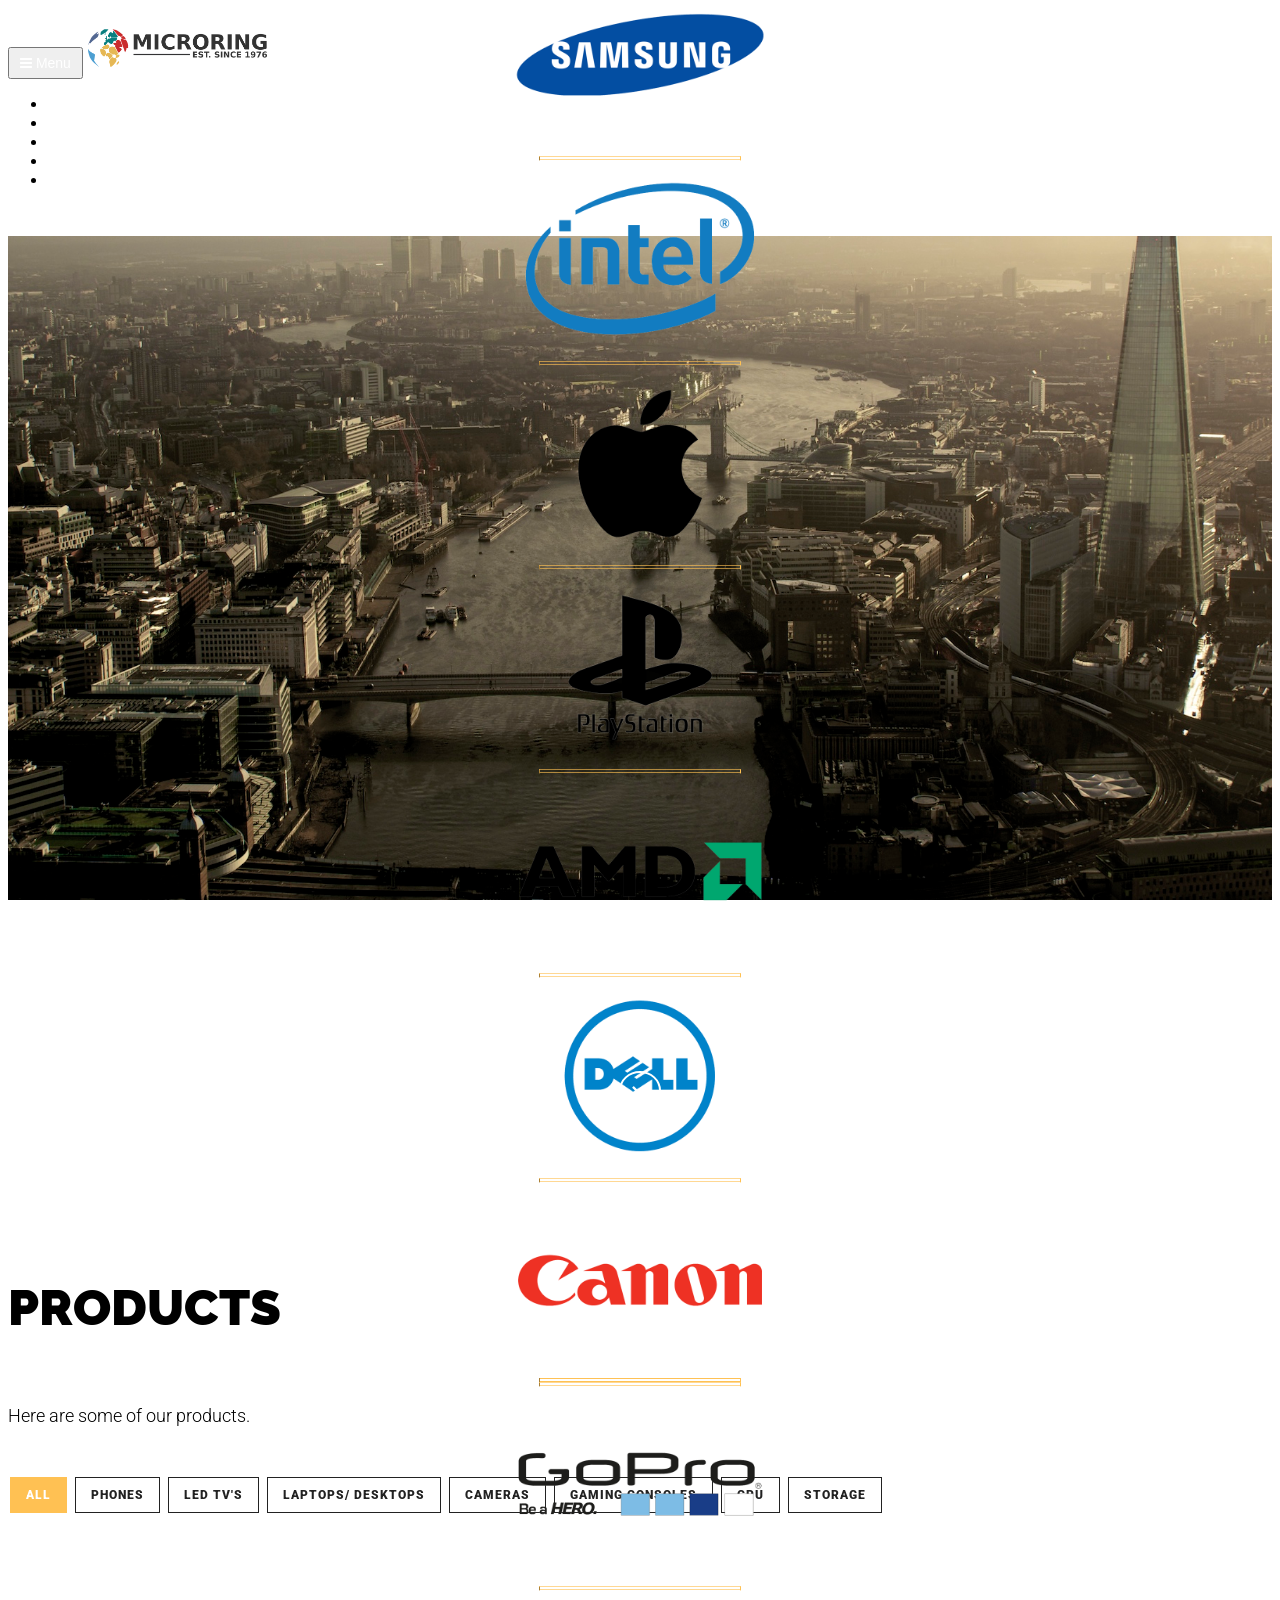
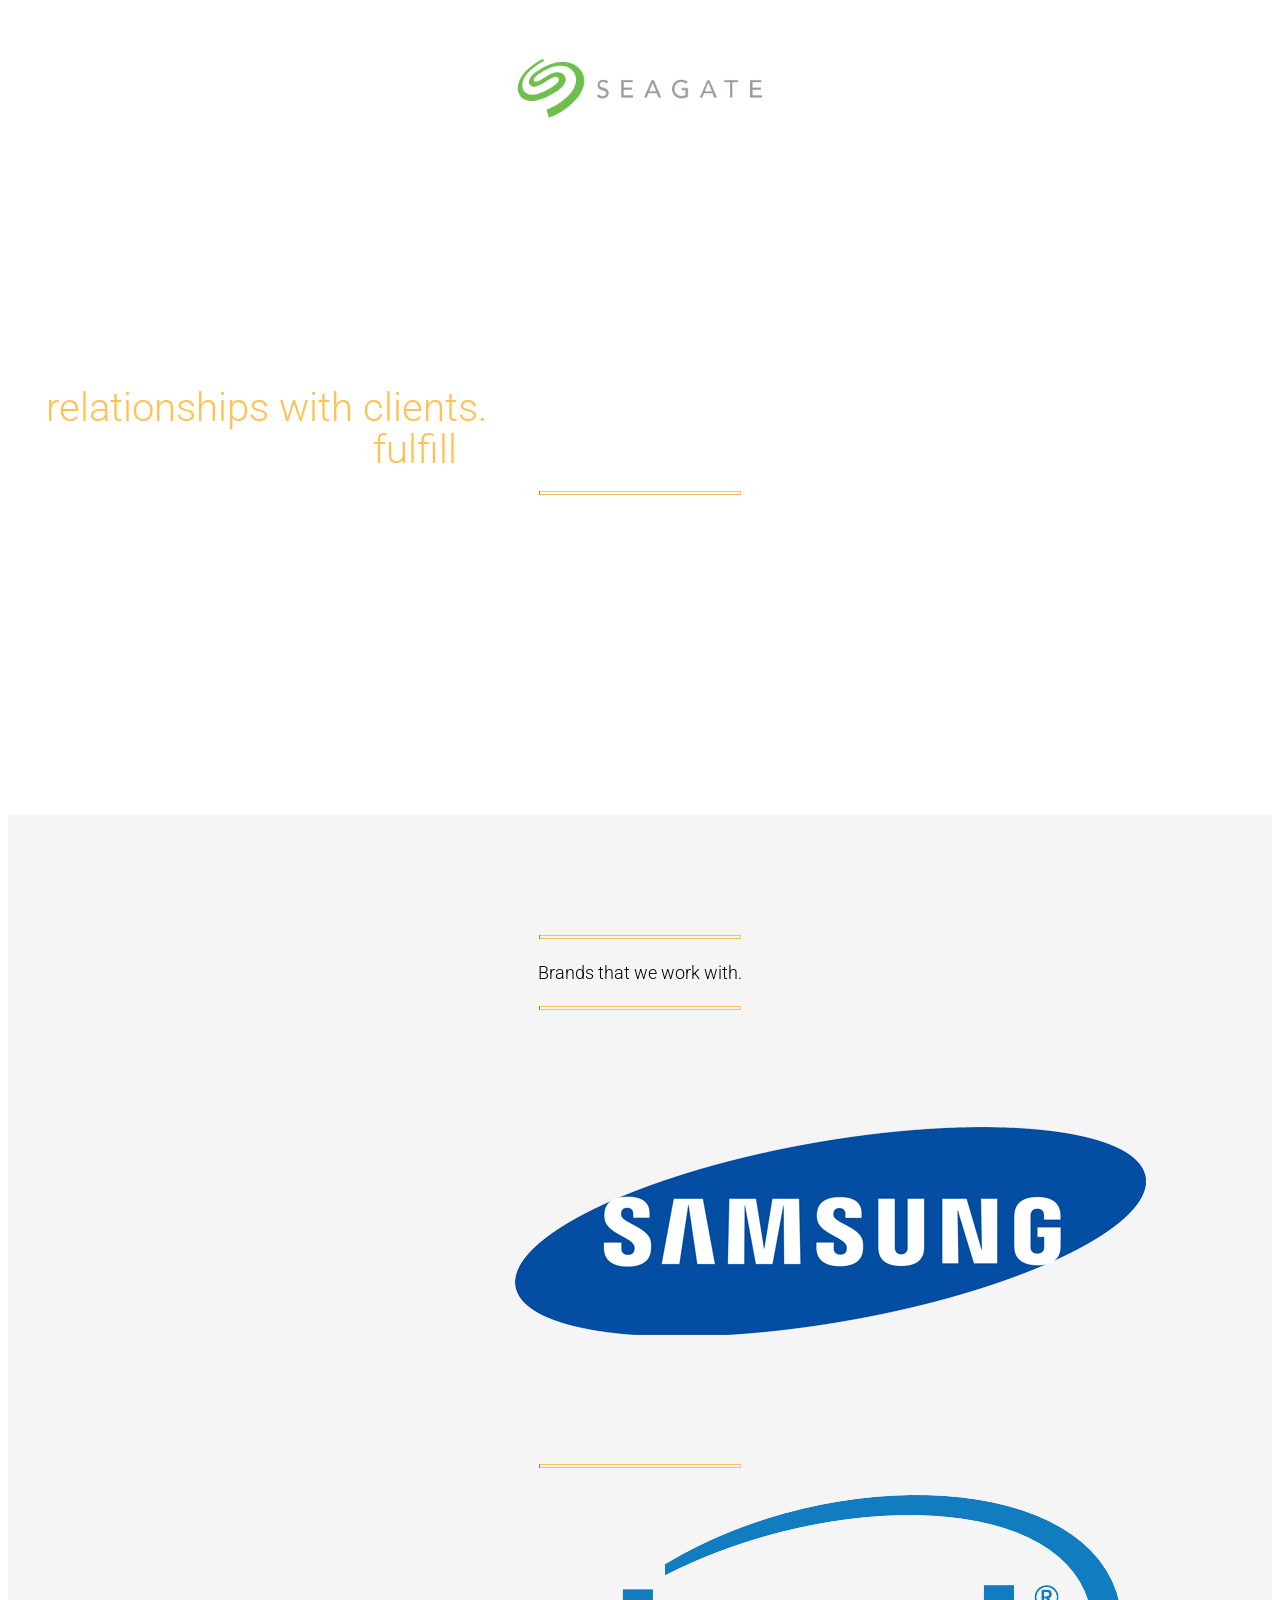
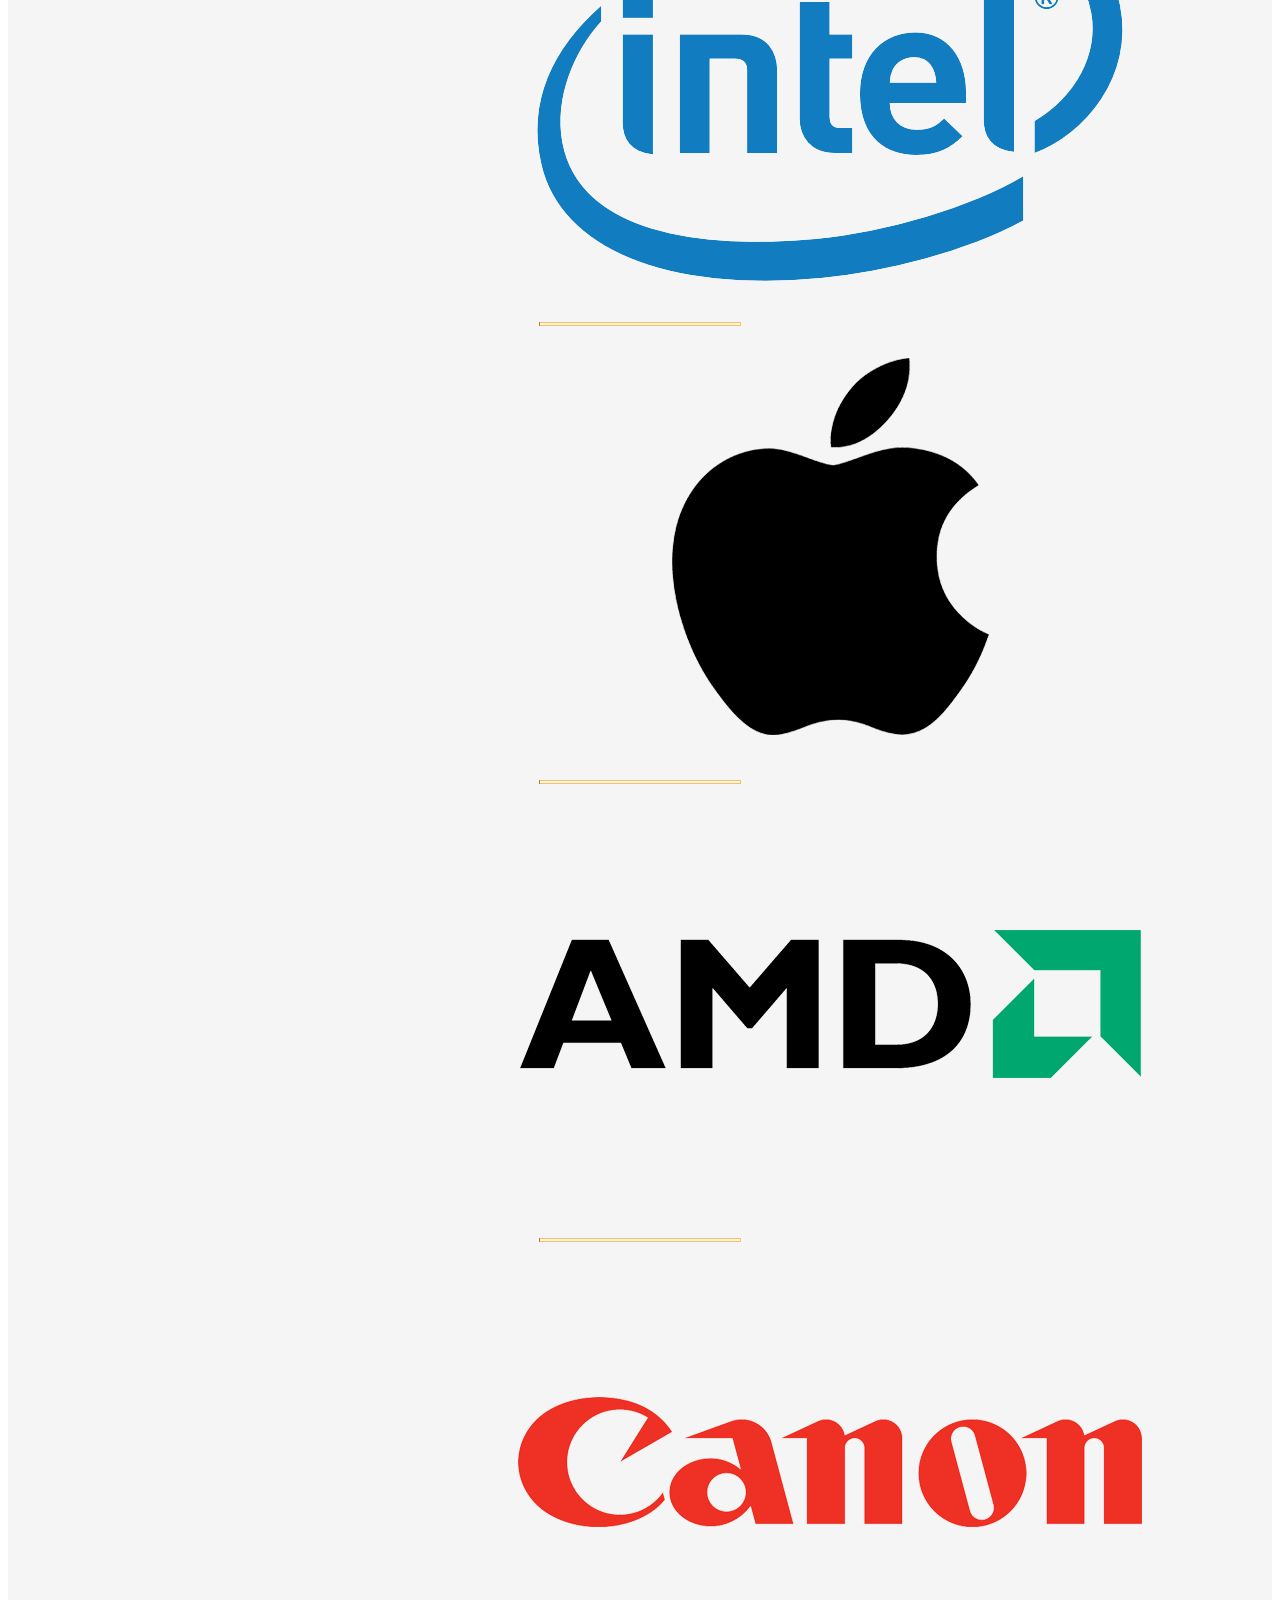
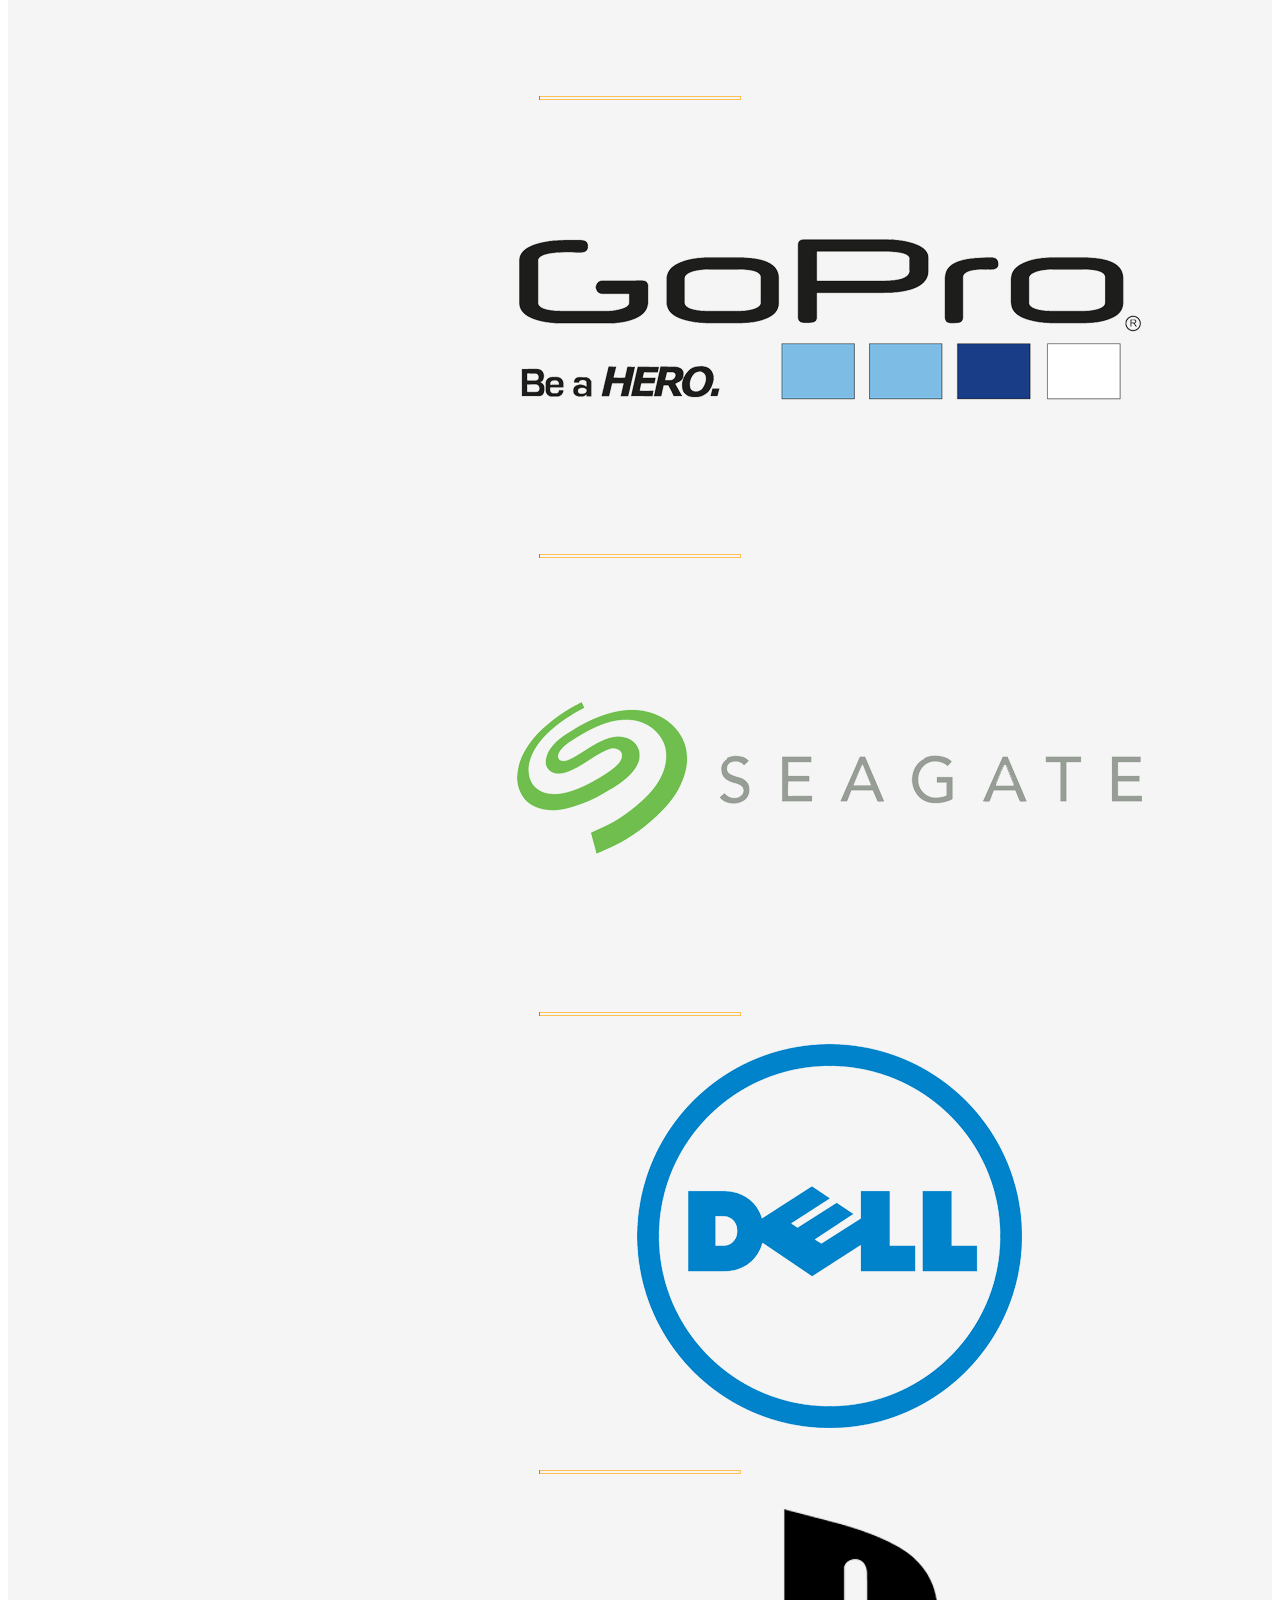
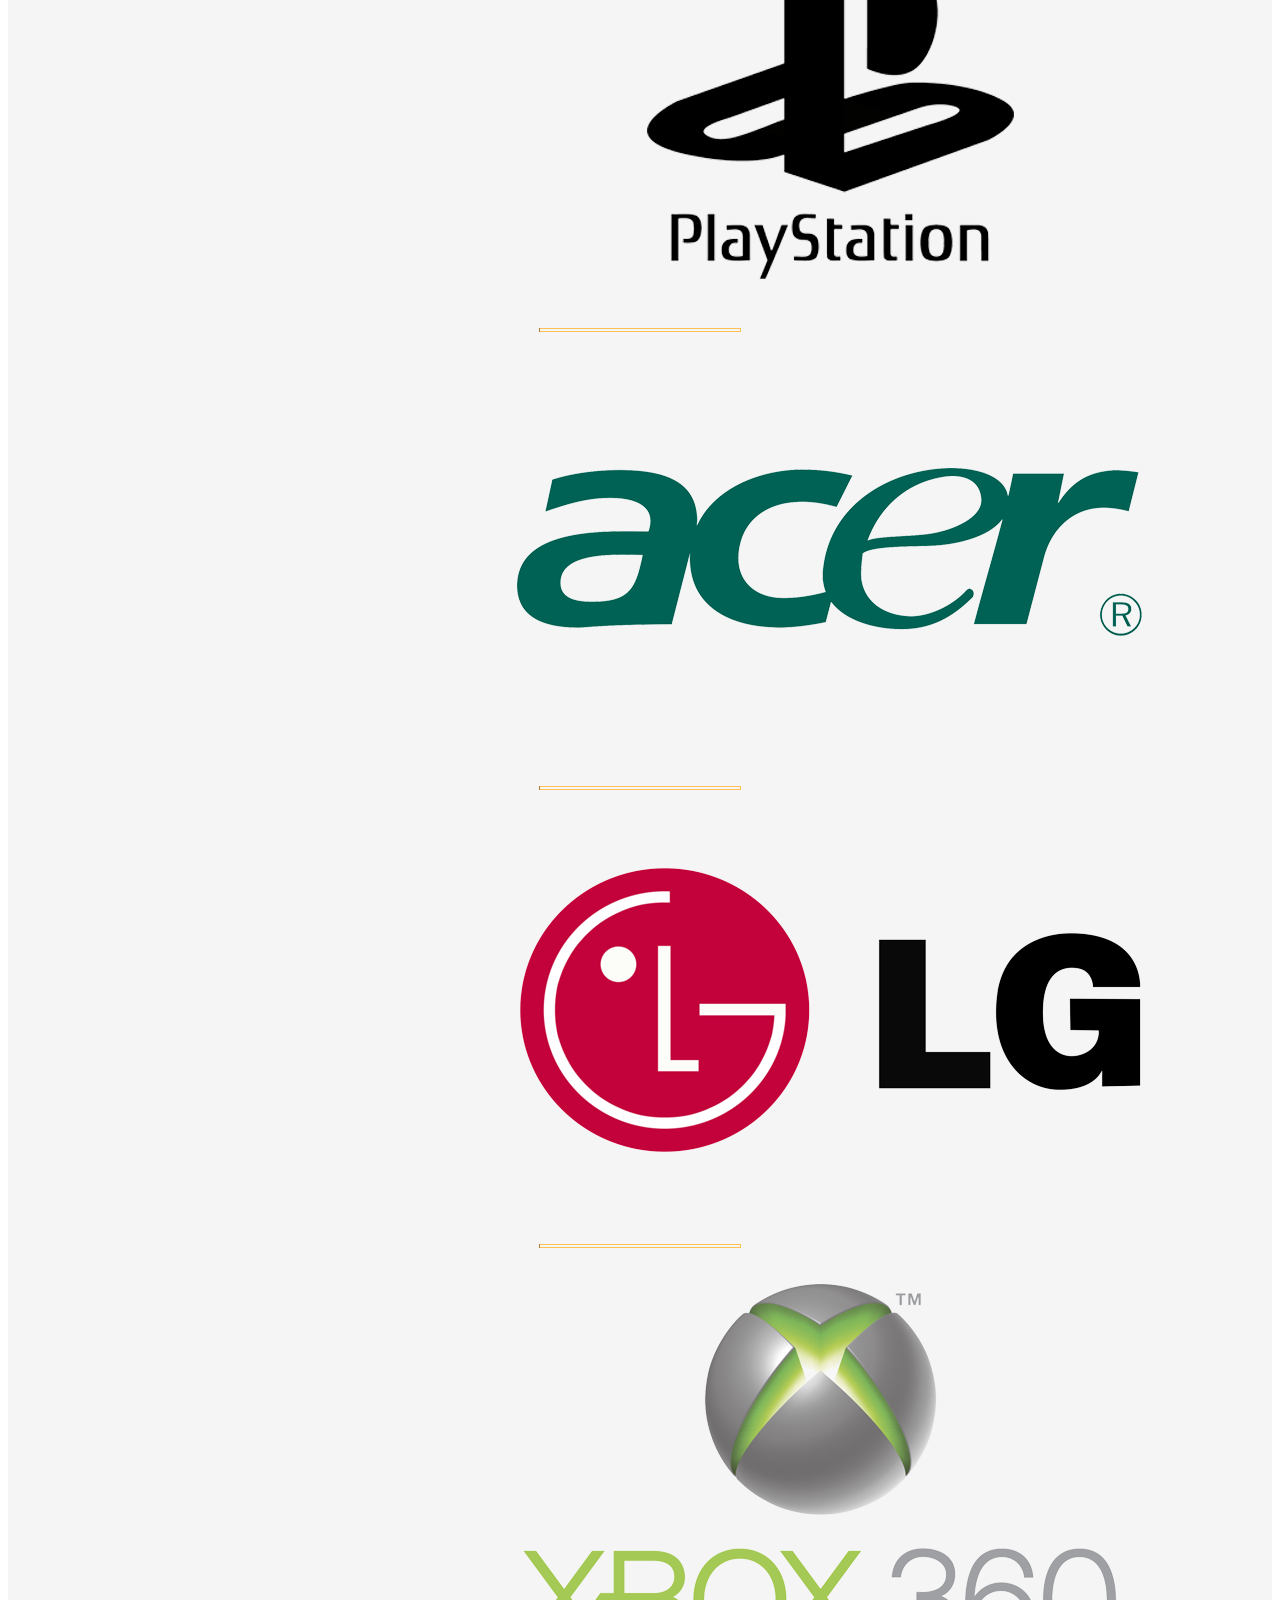
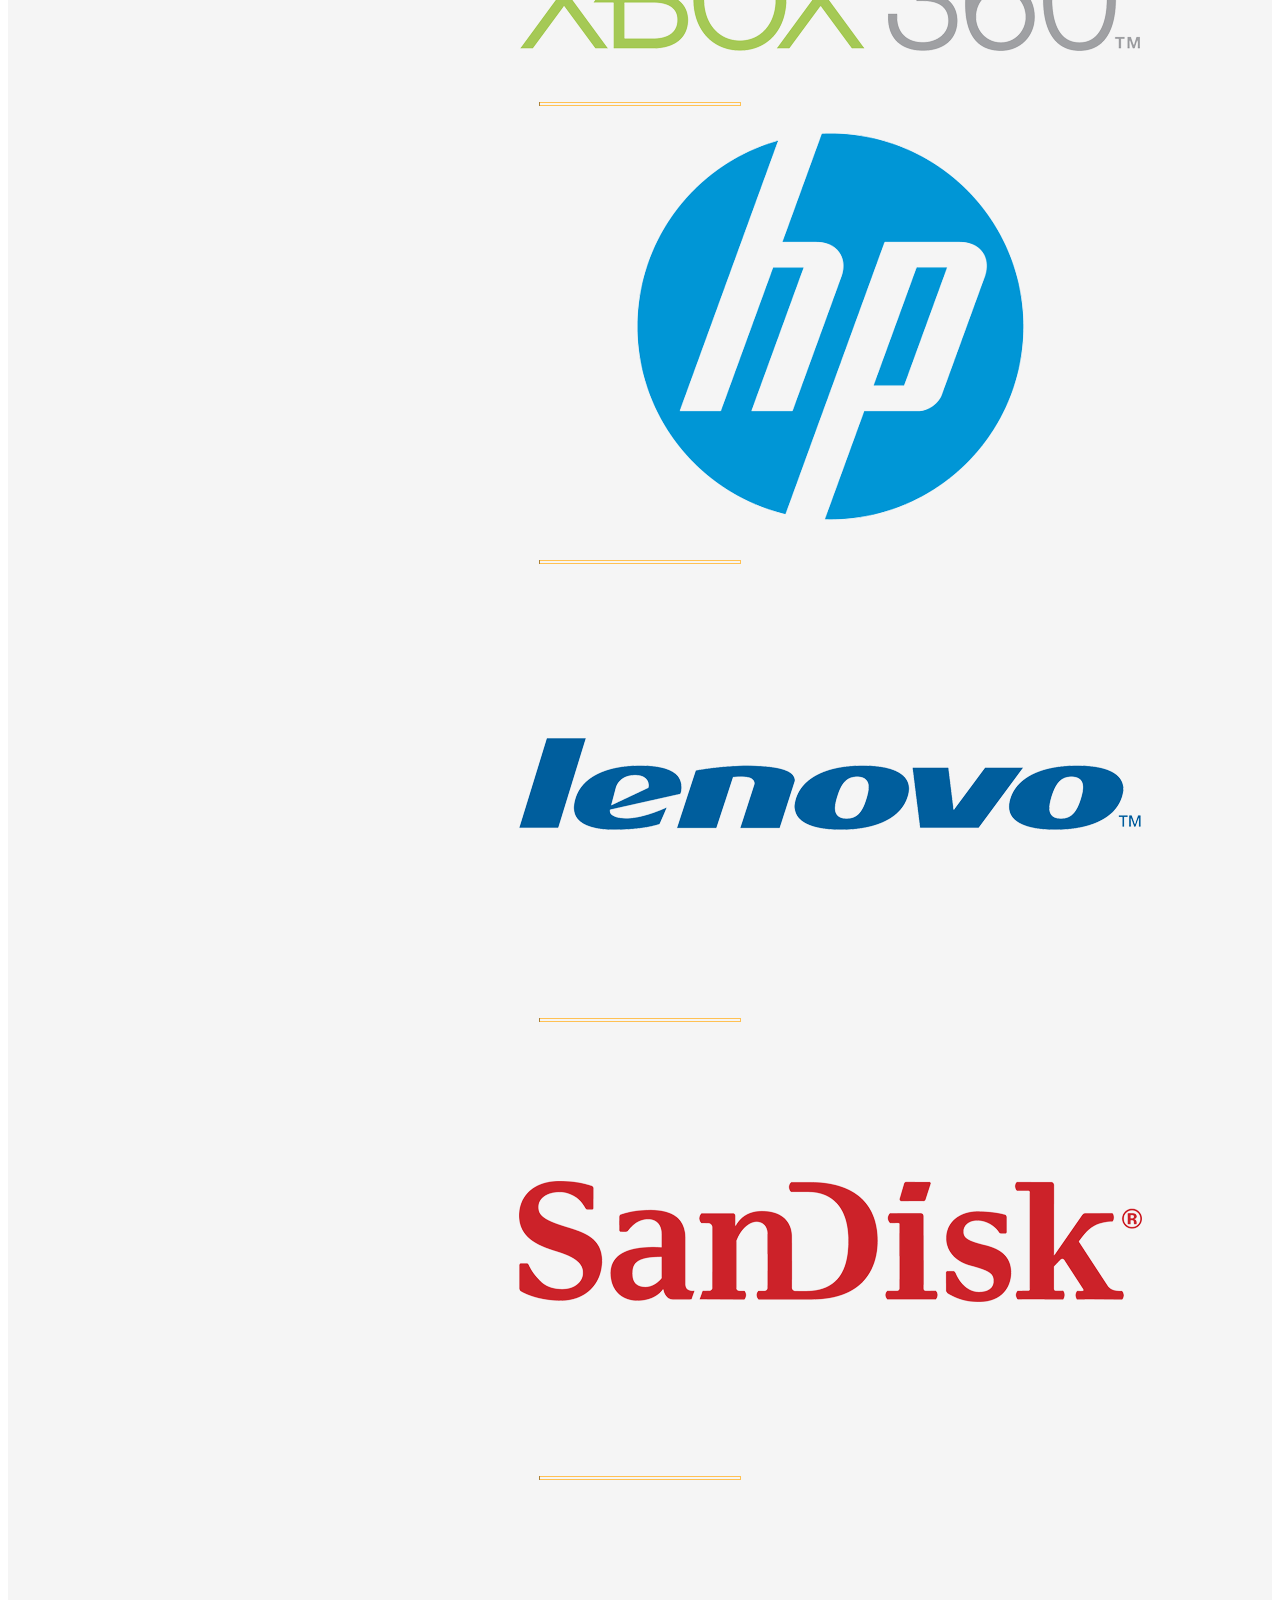
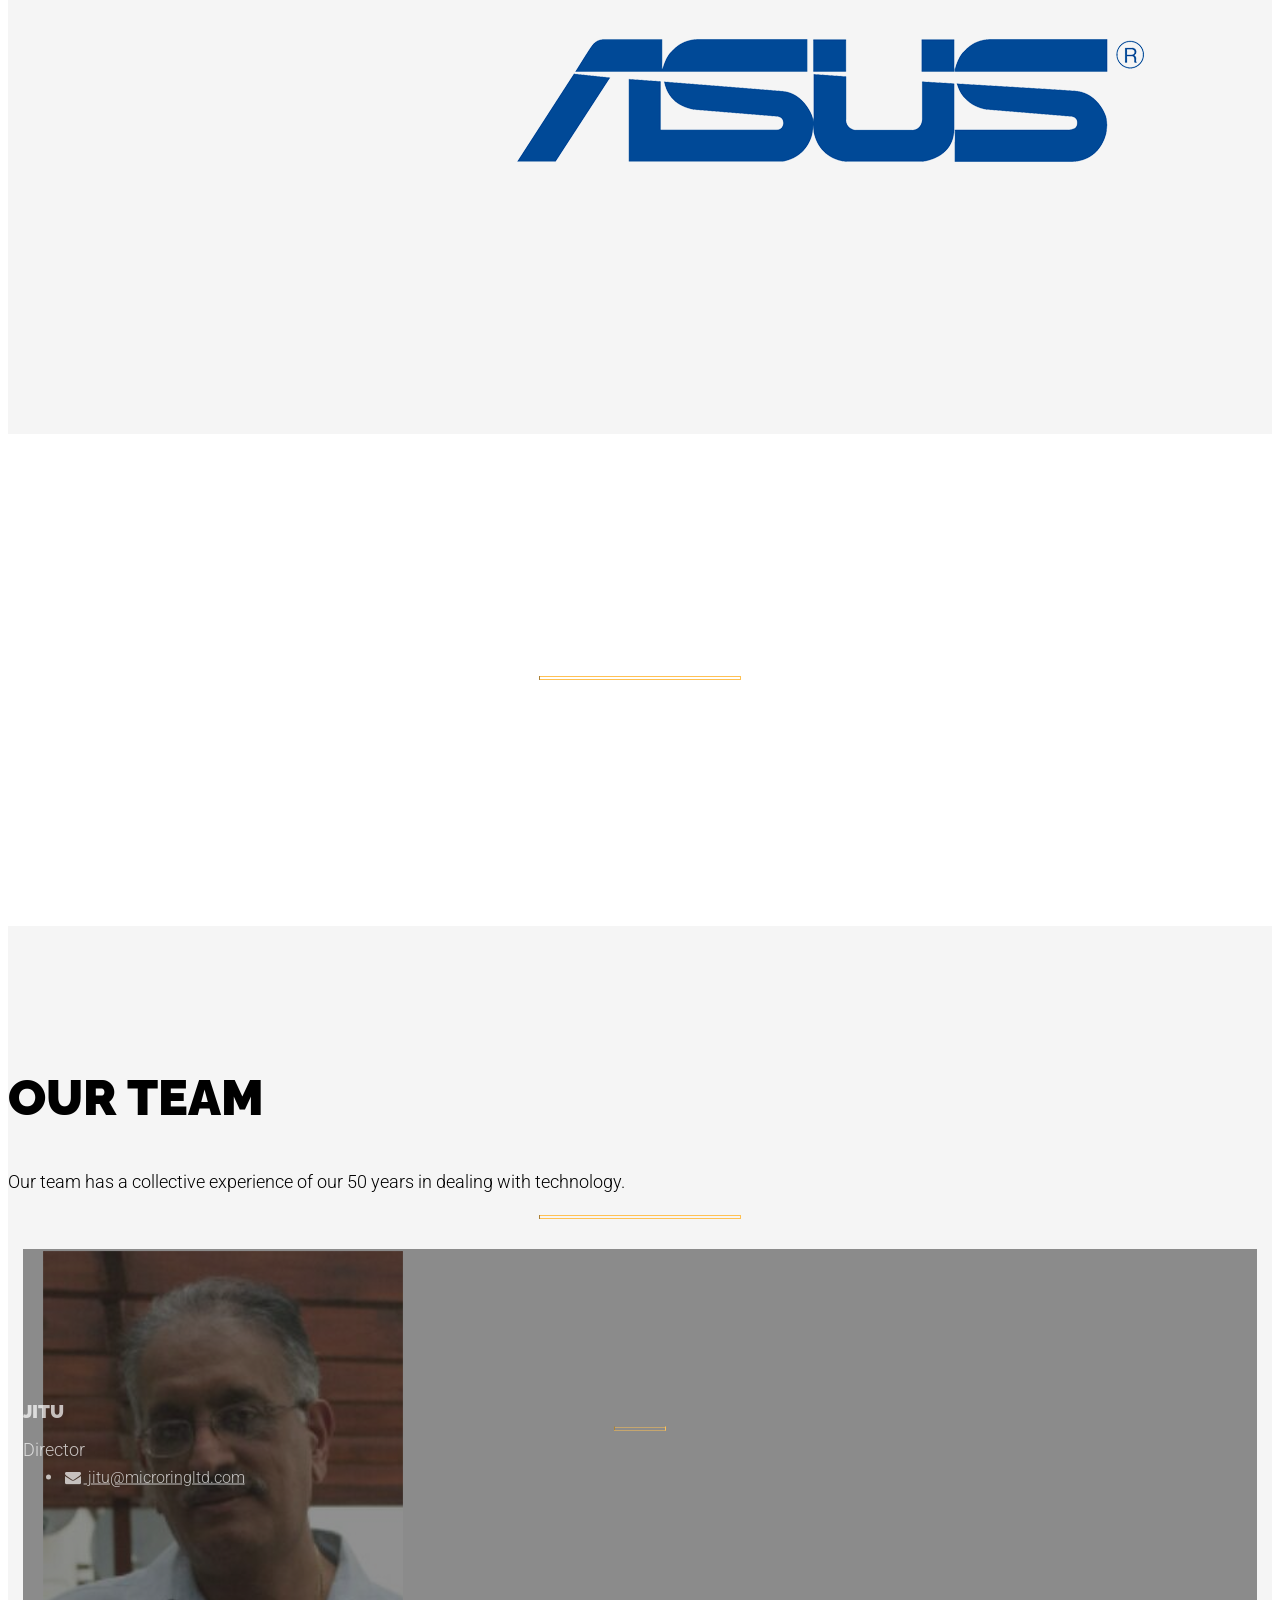
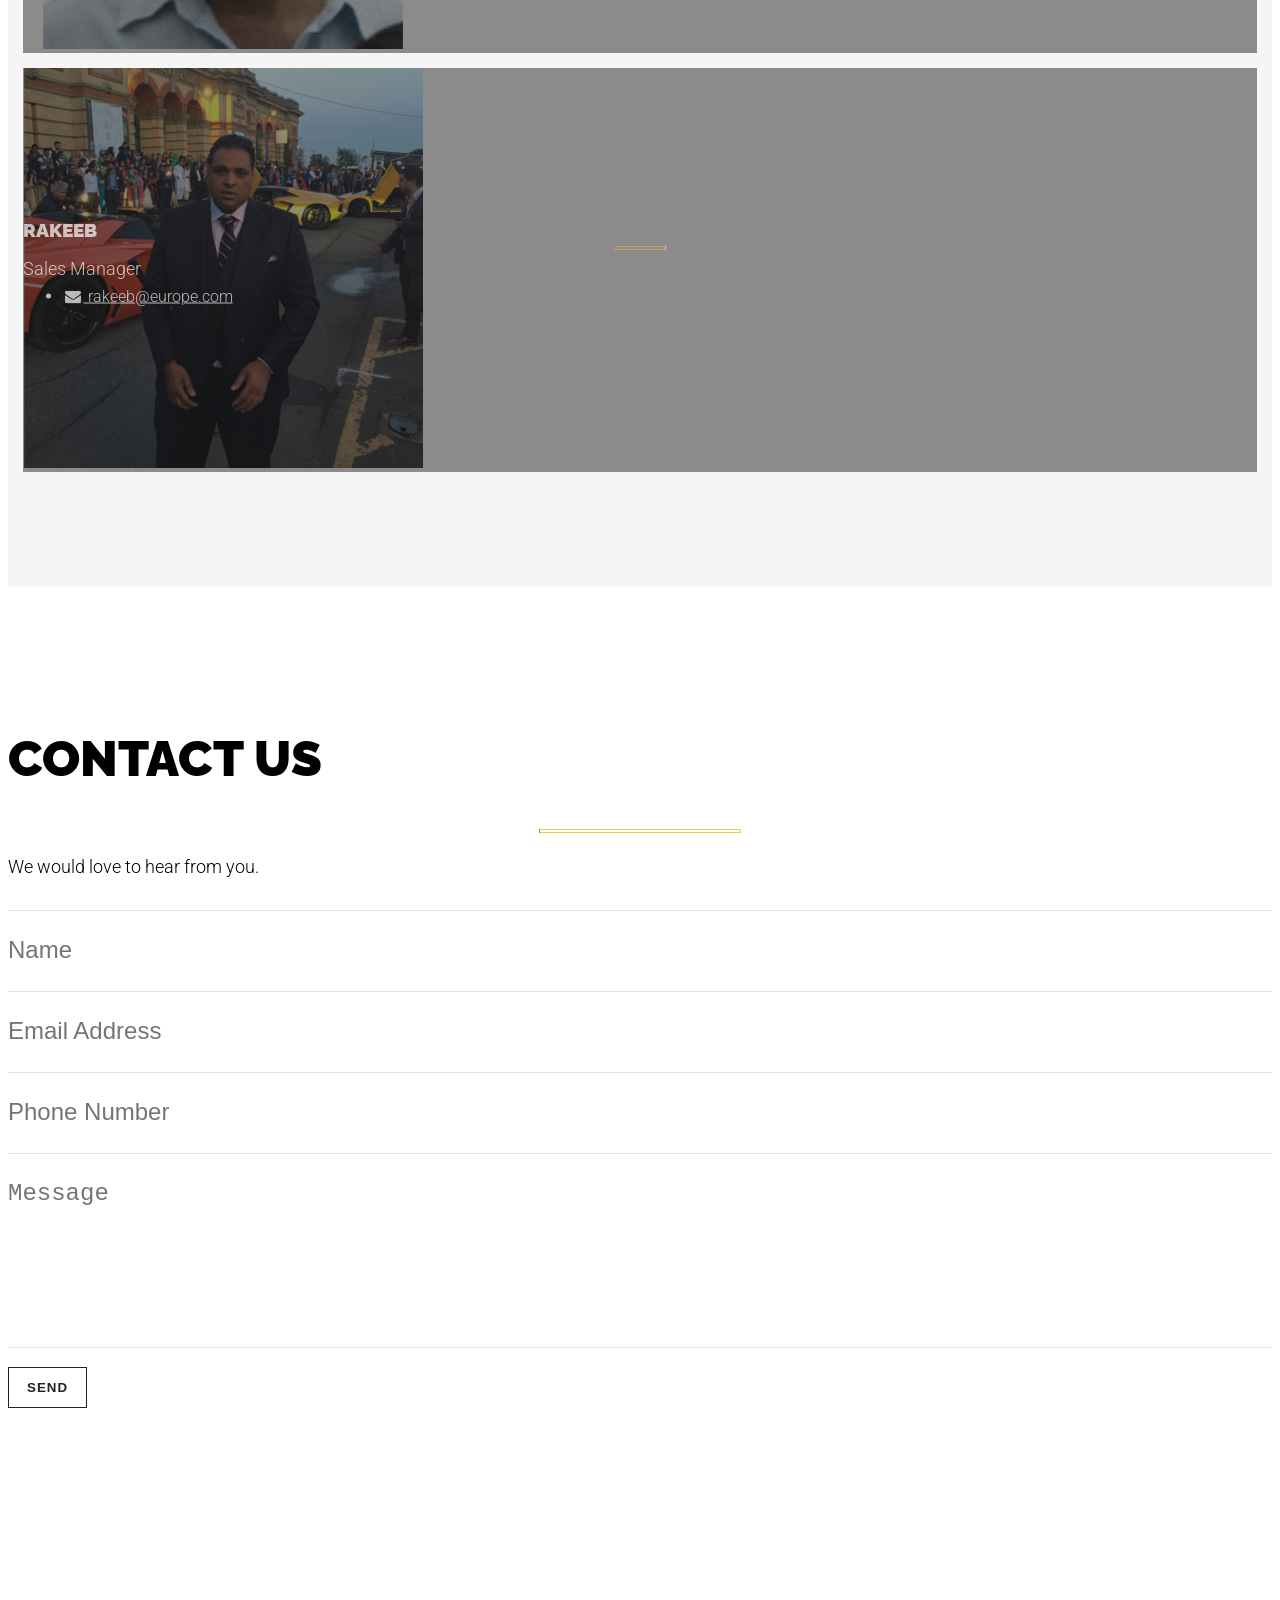
==== index.html @ 6a9a62dc "Dell change" ====
<!DOCTYPE html>
<html lang="en">

<head>

    <meta charset="utf-8">
    <meta name="viewport" content="width=device-width, initial-scale=1.0, user-scalable=no">
    <meta name="description" content="">
    <meta name="author" content="">

    <title>Microring</title>

    <!-- Bootstrap Core CSS -->
    <link href="vendor/bootstrap/css/bootstrap.min.css" rel="stylesheet" type="text/css">

    <!-- Default Fonts (IMPORTANT: Delete these if you are using a different body style!) -->
    <link href='https://fonts.googleapis.com/css?family=Roboto:400,100,100italic,300,300italic,400italic,500,500italic,700,700italic,900,900italic' rel='stylesheet' type='text/css'>
    <link href='https://fonts.googleapis.com/css?family=Raleway:400,100,200,300,600,500,700,800,900' rel='stylesheet' type='text/css'>

    <!-- Modern Style Fonts (IMPORTANT: Delete these unless you are using body.modern!) -->
    <link href='https://fonts.googleapis.com/css?family=Montserrat:400,700' rel='stylesheet' type='text/css'>
    <link href='https://fonts.googleapis.com/css?family=Cardo:400,400italic,700' rel='stylesheet' type='text/css'>

    <!-- Vintage Style Fonts (IMPORTANT: Delete these unless you are using body.vintage!) -->
    <link href='https://fonts.googleapis.com/css?family=Sanchez:400italic,400' rel='stylesheet' type='text/css'>
    <link href='https://fonts.googleapis.com/css?family=Cardo:400,400italic,700' rel='stylesheet' type='text/css'>

    <!-- Plugin CSS -->
    <link href="vendor/font-awesome/css/font-awesome.min.css" rel="stylesheet" type="text/css">
    <link href="vendor/owl-carousel/owl.carousel.css" rel="stylesheet" type="text/css">
    <link href="vendor/owl-carousel/owl.theme.css" rel="stylesheet" type="text/css">
    <link href="vendor/owl-carousel/owl.transitions.css" rel="stylesheet" type="text/css">
    <link href="vendor/magnific-popup/magnific-popup.css" rel="stylesheet" type="text/css">
    <link href="vendor/formstone/background.css" rel="stylesheet" type="text/css">
    <link href="vendor/animate.css/animate.min.css" rel="stylesheet" type="text/css">
    <link href="vendor/device-mockups/device-mockups.min.css" rel="stylesheet" type="text/css">

    <!-- Vitality Theme CSS -->
    <!-- INSTRUCTIONS: Uncomment the color scheme you want to use. Red is chosen by default. -->
    <link href="css/vitality-yellow.css" rel="stylesheet" type="text/css">
    <!-- <link href="css/vitality-aqua.css" rel="stylesheet" type="text/css"> -->
    <!-- <link href="css/vitality-blue.css" rel="stylesheet" type="text/css"> -->
    <!-- <link href="css/vitality-green.css" rel="stylesheet" type="text/css"> -->
    <!-- <link href="css/vitality-orange.css" rel="stylesheet" type="text/css"> -->
    <!-- <link href="css/vitality-pink.css" rel="stylesheet" type="text/css"> -->
    <!-- <link href="css/vitality-purple.css" rel="stylesheet" type="text/css"> -->
    <!-- <link href="css/vitality-tan.css" rel="stylesheet" type="text/css"> -->
    <!-- <link href="css/vitality-turquoise.css" rel="stylesheet" type="text/css"> -->
    <!-- <link href="css/vitality-yellow.css" rel="stylesheet" type="text/css"> -->

    <!-- IE8 support for HTML5 elements and media queries -->
    <!--[if lt IE 9]>
      <script src="https://oss.maxcdn.com/libs/html5shiv/3.7.0/html5shiv.js"></script>
      <script src="https://oss.maxcdn.com/libs/respond.js/1.3.0/respond.min.js"></script>
    <![endif]-->

</head>


<!-- NOTE: Use the .modern or .vintage class to the body element below to see different font pairings! -->

<body id="page-top">

    <!-- Navigation -->
    <!-- NOTE: .navbar-default and .navbar-inverse are both supported with this theme. -->
    <nav class="navbar navbar-inverse navbar-fixed-top navbar-expanded">
        <div class="container">
            <div class="navbar-header">
                <button type="button" class="navbar-toggle" data-toggle="collapse" data-target="#bs-example-navbar-collapse-1">
                    <span class="sr-only">Toggle navigation</span>
                    <i class="fa fa-bars"></i> Menu
                </button>
                <a class="navbar-brand page-scroll" href="#page-top">
                    <img src="img/agency/logo.png" class="img-responsive" alt="">
                </a>
            </div>
            <div class="collapse navbar-collapse" id="bs-example-navbar-collapse-1">
                <ul class="nav navbar-nav navbar-right">
                    <li class="hidden">
                        <a class="page-scroll" href="#page-top"></a>
                    </li>
                    <li>
                        <a class="page-scroll" href="#page-top">Home</a>
                    </li>
                    <li>
                        <a class="page-scroll" href="#products">Products</a>
                    </li>
                    <li>
                        <a class="page-scroll" href="#about">About</a>
                    </li>
                    <li>
                        <a class="page-scroll" href="#contact">Contact</a>
                    </li>
                </ul>
            </div>
        </div>
    </nav>

    <!-- Header -->
    <header style="background-image: url('img/agency/backgrounds/bg-skyline-header.jpg');">
        <div class="intro-content">
            <img src="img/agency/globe.png" class="img-responsive img-centered" alt="">
            <div class="brand-name">Microring</div>
            <hr class="colored">
            <div class="brand-name-subtext">EST. 1976</div>
            <div class="col-lg-10 col-lg-offset-1">
                <div class="testimonials-carousel">
                    <!-- NOTE: You can add more items to the carousel, or remove items you don't need! -->
                    <!-- Testimonial Item 1 -->
                    <div class="item">
                        <div class="row">
                            <div class="col-lg-12">
                                <hr class="colored">
                                <div class="testimonial-info">
                                    <div class="testimonial-img">
                                        <img src="img/agency/testimonials/samsung.png" alt="">
                                    </div>
                                </div>
                            </div>
                        </div>
                    </div>
                    <!-- Testimonial Item 1 -->
                    <div class="item">
                        <div class="row">
                            <div class="col-lg-12">
                                <hr class="colored">
                                <div class="testimonial-info">
                                    <div class="testimonial-img">
                                        <img src="img/agency/testimonials/intel.png" alt="">
                                    </div>
                                </div>
                            </div>
                        </div>
                    </div>
                    <!-- Testimonial Item 1 -->
                    <div class="item">
                        <div class="row">
                            <div class="col-lg-12">
                                <hr class="colored">
                                <div class="testimonial-info">
                                    <div class="testimonial-img">
                                        <img src="img/agency/testimonials/apple.png" alt="">
                                    </div>
                                </div>
                            </div>
                        </div>
                    </div>
                    <!-- Testimonial Item 1 -->
                    <div class="item">
                        <div class="row">
                            <div class="col-lg-12">
                                <hr class="colored">
                                <div class="testimonial-info">
                                    <div class="testimonial-img">
                                        <img src="img/agency/testimonials/playstation.png" alt="">
                                    </div>
                                </div>
                            </div>
                        </div>
                    </div>
                    <!-- Testimonial Item 1 -->
                    <div class="item">
                        <div class="row">
                            <div class="col-lg-12">
                                <hr class="colored">
                                <div class="testimonial-info">
                                    <div class="testimonial-img">
                                        <img src="img/agency/testimonials/amd.png" alt="">
                                    </div>
                                </div>
                            </div>
                        </div>
                    </div>
                    <!-- Testimonial Item 1 -->
                    <div class="item">
                        <div class="row">
                            <div class="col-lg-12">
                                <hr class="colored">
                                <div class="testimonial-info">
                                    <div class="testimonial-img">
                                        <img src="img/agency/testimonials/dell.png" alt="">
                                    </div>
                                </div>
                            </div>
                        </div>
                    </div>
                    <!-- Testimonial Item 1 -->
                    <div class="item">
                        <div class="row">
                            <div class="col-lg-12">
                                <hr class="colored">
                                <div class="testimonial-info">
                                    <div class="testimonial-img">
                                        <img src="img/agency/testimonials/canon.png" alt="">
                                    </div>
                                </div>
                            </div>
                        </div>
                    </div>
                    <!-- Testimonial Item 1 -->
                    <div class="item">
                        <div class="row">
                            <div class="col-lg-12">
                                <hr class="colored">
                                <div class="testimonial-info">
                                    <div class="testimonial-img">
                                        <img src="img/agency/testimonials/gopro.png" alt="">
                                    </div>
                                </div>
                            </div>
                        </div>
                    </div>
                    <!-- Testimonial Item 1 -->
                    <div class="item">
                        <div class="row">
                            <div class="col-lg-12">
                                <hr class="colored">
                                <div class="testimonial-info">
                                    <div class="testimonial-img">
                                        <img src="img/agency/testimonials/seagate.png" alt="">
                                    </div>
                                </div>
                            </div>
                        </div>
                    </div>


                </div>
            </div>




        </div>
        <div class="scroll-down">
            <a class="btn page-scroll" href="#about"><i class="fa fa-angle-down fa-fw"></i></a>
        </div>
    </header>




    <!-- Portfolio Grid Section -->
    <section id="products">
        <div class="container text-center wow fadeIn">
            <h2>Products</h2>
            <hr class="colored">
            <p>Here are some of our products.</p>
            <div class="row content-row">
                <div class="col-lg-12">
                    <div class="portfolio-filter">
                        <ul id="filters" class="clearfix">
                            <li>
                                <span class="filter active" data-filter="all">All</span>
                            </li>
                            <li>
                                <span class="filter" data-filter=".phone">Phones</span>
                            </li>
                            <li>
                                <span class="filter" data-filter=".tv">LED TV's</span>
                            </li>
                            <li>
                                <span class="filter" data-filter=".computer">Laptops/ Desktops</span>
                            </li>
                            <li>
                                <span class="filter" data-filter=".camera">Cameras</span>
                            </li>
                            <li>
                                <span class="filter" data-filter=".console">Gaming Consoles</span>
                            </li>
                            <li>
                                <span class="filter" data-filter=".cpu">CPU</span>
                            </li>
                            <li>
                                <span class="filter" data-filter=".storage">Storage</span>
                            </li>
                        </ul>
                    </div>
                </div>
            </div>
            <div class="row">
                <div class="col-lg-12">
                    <div id="portfoliolist">
                        <!-- NOTE: You can add more items to the grid, or remove items you don't need! -->
                        <!-- Cameras -->
                        <div class="mix camera" href="img/agency/portfolio/grid/camera_canon.png" title="Canon">
                            <div class="portfolio-wrapper">
                                <img src="img/agency/portfolio/grid/camera_canon.png" alt="">
                                <div class="caption">
                                    <div class="caption-text">
                                        <a class="text-title">DSLR Cameras</a>
                                        <span class="text-category">Canon</span>
                                    </div>
                                    <div class="caption-bg"></div>
                                </div>
                            </div>
                        </div>
                        <div class="mix camera" href="img/agency/portfolio/grid/camera_nikon.png" title="Nikon">
                            <div class="portfolio-wrapper">
                                <img src="img/agency/portfolio/grid/camera_nikon.png" alt="">
                                <div class="caption">
                                    <div class="caption-text">
                                        <a class="text-title">DSLR Cameras</a>
                                        <span class="text-category">Nikon</span>
                                    </div>
                                    <div class="caption-bg"></div>
                                </div>
                            </div>
                        </div>

                        <div class="mix camera" href="img/agency/portfolio/grid/camera_lumix.png" title="Lumix">
                            <div class="portfolio-wrapper">
                                <img src="img/agency/portfolio/grid/camera_lumix.png" alt="">
                                <div class="caption">
                                    <div class="caption-text">
                                        <a class="text-title">Point &amp Shoot</a>
                                        <span class="text-category">Lumix</span>
                                    </div>
                                    <div class="caption-bg"></div>
                                </div>
                            </div>
                        </div>
                        <div class="mix camera" href="img/agency/portfolio/grid/camera_gopro.png" title="GoPro">
                            <div class="portfolio-wrapper">
                                <img src="img/agency/portfolio/grid/camera_gopro.png" alt="">
                                <div class="caption">
                                    <div class="caption-text">
                                        <a class="text-title">GoPro</a>
                                        <span class="text-category">GoPro</span>
                                    </div>
                                    <div class="caption-bg"></div>
                                </div>
                            </div>
                        </div>

                        <div class="mix camera" href="img/agency/portfolio/grid/camera_lens.png" title="Lenses">
                            <div class="portfolio-wrapper">
                                <img src="img/agency/portfolio/grid/camera_lens.png" alt="">
                                <div class="caption">
                                    <div class="caption-text">
                                        <a class="text-title">Lenses</a>
                                        <span class="text-category">300 mm</span>
                                    </div>
                                    <div class="caption-bg"></div>
                                </div>
                            </div>
                        </div>

                        <div class="mix camera" href="img/agency/portfolio/grid/camera_lens2.png" title="Lenses">
                            <div class="portfolio-wrapper">
                                <img src="img/agency/portfolio/grid/camera_lens2.png" alt="">
                                <div class="caption">
                                    <div class="caption-text">
                                        <a class="text-title">Lenses</a>
                                        <span class="text-category">100 mm</span>
                                    </div>
                                    <div class="caption-bg"></div>
                                </div>
                            </div>
                        </div>
                        <!-- Laptops -->
                        <div class="mix computer" href="img/agency/portfolio/grid/grid-3.jpg" title="iMacs">
                            <div class="portfolio-wrapper">
                                <img src="img/agency/portfolio/grid/grid-3.jpg" alt="">
                                <div class="caption">
                                    <div class="caption-text">
                                        <a class="text-title">Desktops</a>
                                        <span class="text-category">iMacs</span>
                                    </div>
                                    <div class="caption-bg"></div>
                                </div>
                            </div>
                        </div>
                        <div class="mix computer" href="img/agency/portfolio/grid/grid-5.jpg" title="Macbooks">
                            <div class="portfolio-wrapper">
                                <img src="img/agency/portfolio/grid/grid-5.jpg" alt="">
                                <div class="caption">
                                    <div class="caption-text">
                                        <a class="text-title">Laptops</a>
                                        <span class="text-category">Macbooks</span>
                                    </div>
                                    <div class="caption-bg"></div>
                                </div>
                            </div>
                        </div>
                        <div class="mix computer" href="img/agency/portfolio/grid/desktop_dell.png" title="Dell">
                            <div class="portfolio-wrapper">
                                <img src="img/agency/portfolio/grid/desktop_dell.png" alt="">
                                <div class="caption">
                                    <div class="caption-text">
                                        <a class="text-title">Desktops</a>
                                        <span class="text-category">Dell</span>
                                    </div>
                                    <div class="caption-bg"></div>
                                </div>
                            </div>
                        </div>
                        <div class="mix computer" href="img/agency/portfolio/grid/laptop_chromebook.png" title="Chromebooks">
                            <div class="portfolio-wrapper">
                                <img src="img/agency/portfolio/grid/laptop_chromebook.png" alt="">
                                <div class="caption">
                                    <div class="caption-text">
                                        <a class="text-title">Chromebooks</a>
                                        <span class="text-category">Acer, HP, Asus</span>
                                    </div>
                                    <div class="caption-bg"></div>
                                </div>
                            </div>
                        </div>
                        <div class="mix computer" href="img/agency/portfolio/grid/mac.png" title="iMacs">
                            <div class="portfolio-wrapper">
                                <img src="img/agency/portfolio/grid/mac.png" alt="">
                                <div class="caption">
                                    <div class="caption-text">
                                        <a class="text-title">Apple</a>
                                        <span class="text-category">iMacs</span>
                                    </div>
                                    <div class="caption-bg"></div>
                                </div>
                            </div>
                        </div>
                        <div class="mix computer" href="img/agency/portfolio/grid/laptop_hp2.png" title="Ultrabooks">
                            <div class="portfolio-wrapper">
                                <img src="img/agency/portfolio/grid/laptop_hp2.png" alt="">
                                <div class="caption">
                                    <div class="caption-text">
                                        <a class="text-title">Ultrabooks</a>
                                        <span class="text-category">HP Spectre</span>
                                    </div>
                                    <div class="caption-bg"></div>
                                </div>
                            </div>
                        </div>
                        <div class="mix computer" href="img/agency/portfolio/grid/laptop_yoga.png" title="Ultrabooks">
                            <div class="portfolio-wrapper">
                                <img src="img/agency/portfolio/grid/laptop_yoga.png" alt="">
                                <div class="caption">
                                    <div class="caption-text">
                                        <a class="text-title">Ultrabooks</a>
                                        <span class="text-category">Lenovo Yoga</span>
                                    </div>
                                    <div class="caption-bg"></div>
                                </div>
                            </div>
                        </div>
                        <div class="mix computer" href="img/agency/portfolio/grid/laptop_lenonvo.png" title="Multi-form">
                            <div class="portfolio-wrapper">
                                <img src="img/agency/portfolio/grid/laptop_lenovo.png" alt="">
                                <div class="caption">
                                    <div class="caption-text">
                                        <a class="text-title">Multi-form</a>
                                        <span class="text-category">Lenovo</span>
                                    </div>
                                    <div class="caption-bg"></div>
                                </div>
                            </div>
                        </div>
                        <!-- Phones-->
                        <div class="mix phone" href="img/agency/portfolio/grid/phone_iphone.png" title="iPhone">
                            <div class="portfolio-wrapper">
                                <img src="img/agency/portfolio/grid/phone_iphone.png" alt="">
                                <div class="caption">
                                    <div class="caption-text">
                                        <a class="text-title">Apple</a>
                                        <span class="text-category">iPhone</span>
                                    </div>
                                    <div class="caption-bg"></div>
                                </div>
                            </div>
                        </div>
                        <div class="mix phone" href="img/agency/portfolio/grid/phone_note7.png" title="Android">
                            <div class="portfolio-wrapper">
                                <img src="img/agency/portfolio/grid/phone_note7.png" alt="">
                                <div class="caption">
                                    <div class="caption-text">
                                        <a class="text-title">Android</a>
                                        <span class="text-category">Samsung Note 7</span>
                                    </div>
                                    <div class="caption-bg"></div>
                                </div>
                            </div>
                        </div>
                        <div class="mix phone" href="img/agency/portfolio/grid/phone_s7.png" title="Android">
                            <div class="portfolio-wrapper">
                                <img src="img/agency/portfolio/grid/grid-3.jpg" alt="">
                                <div class="caption">
                                    <div class="caption-text">
                                        <a class="text-title">Android</a>
                                        <span class="text-category">Samsung Galaxy 7</span>
                                    </div>
                                    <div class="caption-bg"></div>
                                </div>
                            </div>
                        </div>
                        <div class="mix phone" href="img/agency/portfolio/grid/phone_nexus.png" title="Android">
                            <div class="portfolio-wrapper">
                                <img src="img/agency/portfolio/grid/phone_nexus.png" alt="">
                                <div class="caption">
                                    <div class="caption-text">
                                        <a class="text-title">Android</a>
                                        <span class="text-category">Google Nexus 6P</span>
                                    </div>
                                    <div class="caption-bg"></div>
                                </div>
                            </div>
                        </div>
                        <div class="mix phone" href="img/agency/portfolio/grid/phone_lg.png" title="Android">
                            <div class="portfolio-wrapper">
                                <img src="img/agency/portfolio/grid/phone_lg.png" alt="">
                                <div class="caption">
                                    <div class="caption-text">
                                        <a class="text-title">Android</a>
                                        <span class="text-category">LG G5</span>
                                    </div>
                                    <div class="caption-bg"></div>
                                </div>
                            </div>
                        </div>
                        <div class="mix phone" href="img/agency/portfolio/grid/ipad.png" title="iPads">
                            <div class="portfolio-wrapper">
                                <img src="img/agency/portfolio/grid/ipad.png" alt="">
                                <div class="caption">
                                    <div class="caption-text">
                                        <a class="text-title">Apple</a>
                                        <span class="text-category">iPads</span>
                                    </div>
                                    <div class="caption-bg"></div>
                                </div>
                            </div>
                        </div>
                        <!-- Storage -->
                        <div class="mix storage" href="img/agency/portfolio/grid/storage_sandisk.png" title="USB Flash Storage">
                            <div class="portfolio-wrapper">
                                <img src="img/agency/portfolio/grid/storage_sandisk.png" alt="">
                                <div class="caption">
                                    <div class="caption-text">
                                        <a class="text-title">Flash Storage</a>
                                        <span class="text-category">USB Drives</span>
                                    </div>
                                    <div class="caption-bg"></div>
                                </div>
                            </div>
                        </div>
                        <div class="mix storage" href="img/agency/portfolio/grid/storage_sandisk2.png" title="Memory Cards">
                            <div class="portfolio-wrapper">
                                <img src="img/agency/portfolio/grid/storage_sandisk2.png" alt="">
                                <div class="caption">
                                    <div class="caption-text">
                                        <a class="text-title">Flash Storage</a>
                                        <span class="text-category">Memory Cards</span>
                                    </div>
                                    <div class="caption-bg"></div>
                                </div>
                            </div>
                        </div>
                        <div class="mix storage" href="img/agency/portfolio/grid/storage_ssd.png" title="SSDs">
                            <div class="portfolio-wrapper">
                                <img src="img/agency/portfolio/grid/storage_ssd.png" alt="">
                                <div class="caption">
                                    <div class="caption-text">
                                        <a class="text-title">Solid State Storage</a>
                                        <span class="text-category">SSD Drives</span>
                                    </div>
                                    <div class="caption-bg"></div>
                                </div>
                            </div>
                        </div>
                        <!-- TV's -->
                        <div class="mix tv" href="img/agency/portfolio/grid/tv_curve.png" title="Curved Displays">
                            <div class="portfolio-wrapper">
                                <img src="img/agency/portfolio/grid/tv_curve.png" alt="">
                                <div class="caption">
                                    <div class="caption-text">
                                        <a class="text-title">TVs</a>
                                        <span class="text-category">4K Curved Screens</span>
                                    </div>
                                    <div class="caption-bg"></div>
                                </div>
                            </div>
                        </div>
                        <div class="mix tv" href="img/agency/portfolio/grid/tv_led.png" title="LED &amp OLED Displays">
                            <div class="portfolio-wrapper">
                                <img src="img/agency/portfolio/grid/tv_led.png" alt="">
                                <div class="caption">
                                    <div class="caption-text">
                                        <a class="text-title">TVs</a>
                                        <span class="text-category">LED &amp OLED Displays</span>
                                    </div>
                                    <div class="caption-bg"></div>
                                </div>
                            </div>
                        </div>
                        <div class="mix tv" href="img/agency/portfolio/grid/tv_lg.png" title="Large Displays">
                            <div class="portfolio-wrapper">
                                <img src="img/agency/portfolio/grid/tv_lg.png" alt="">
                                <div class="caption">
                                    <div class="caption-text">
                                        <a class="text-title">Large Displays</a>
                                        <span class="text-category">LG</span>
                                    </div>
                                    <div class="caption-bg"></div>
                                </div>
                            </div>
                        </div>
                        <div class="mix tv" href="img/agency/portfolio/grid/tv_samsung.png" title="Samsung 4K Displays">
                            <div class="portfolio-wrapper">
                                <img src="img/agency/portfolio/grid/tv_samsung.png" alt="">
                                <div class="caption">
                                    <div class="caption-text">
                                        <a class="text-title">4K Displays</a>
                                        <span class="text-category">Samsung</span>
                                    </div>
                                    <div class="caption-bg"></div>
                                </div>
                            </div>
                        </div>
                        <div class="mix tv" href="img/agency/portfolio/grid/tv_sony.png" title="Sony Bravia">
                            <div class="portfolio-wrapper">
                                <img src="img/agency/portfolio/grid/tv_sony.png" alt="">
                                <div class="caption">
                                    <div class="caption-text">
                                        <a class="text-title">TVs</a>
                                        <span class="text-category">Sony Bravia</span>
                                    </div>
                                    <div class="caption-bg"></div>
                                </div>
                            </div>
                        </div>

                        <!-- Processors -->
                        <div class="mix cpu" href="img/agency/portfolio/grid/i5.png" title="i5">
                            <div class="portfolio-wrapper">
                                <img src="img/agency/portfolio/grid/i5.png" alt="">
                                <div class="caption">
                                    <div class="caption-text">
                                        <a class="text-title">Intel Processors</a>
                                        <span class="text-category">Haswell, Kaby Lake, Broadwell, Sky Lake</span>
                                    </div>
                                    <div class="caption-bg"></div>
                                </div>
                            </div>
                        </div>
                        <div class="mix cpu" href="img/agency/portfolio/grid/i7.png" title="i7">
                            <div class="portfolio-wrapper">
                                <img src="img/agency/portfolio/grid/i7.png" alt="">
                                <div class="caption">
                                    <div class="caption-text">
                                        <a class="text-title">Intel Processors</a>
                                        <span class="text-category">Haswell, Kaby Lake, Broadwell, Sky Lake</span>
                                    </div>
                                    <div class="caption-bg"></div>
                                </div>
                            </div>
                        </div>
                        <!-- Consoles -->
                        <div class="mix console" href="img/agency/portfolio/grid/ps4.png" title="Sony Playstation 4">
                            <div class="portfolio-wrapper">
                                <img src="img/agency/portfolio/grid/ps4.png" alt="">
                                <div class="caption">
                                    <div class="caption-text">
                                        <a class="text-title">Gaming Consoles</a>
                                        <span class="text-category">Playstation 4</span>
                                    </div>
                                    <div class="caption-bg"></div>
                                </div>
                            </div>
                        </div>
                        <div class="mix console" href="img/agency/portfolio/grid/xbox.png" title="Xbox One">
                            <div class="portfolio-wrapper">
                                <img src="img/agency/portfolio/grid/xbox.png" alt="">
                                <div class="caption">
                                    <div class="caption-text">
                                        <a class="text-title">Gaming Consoles</a>
                                        <span class="text-category">XBox One</span>
                                    </div>
                                    <div class="caption-bg"></div>
                                </div>
                            </div>
                        </div>
                    </div>
                </div>
            </div>
        </div>
    </section>
    <!-- Quote Call to Action -->
    <aside class="cta-quote" style="background-image: url('img/agency/backgrounds/bg-aside.jpg');">
        <div class="container wow fadeIn">
            <div class="row">
                <div class="col-md-10 col-md-offset-1">
                    <span class="quote">Our commitment lies in continuously improving the way we manage our <span class="text-primary">relationships with clients.</span> We pride oursleves in making sure that we<span class="text-primary"> fulfill</span> our clients' requirements.</span>
                    <hr class=" colored">
                </div>
            </div>
        </div>
    </aside>

    <!-- Testomonials Section -->
    <section  class="testimonials bg-gray">
        <div class="container wow fadeIn">
            <div class="row">
              <hr class="colored">
              <p>Brands that we work with.</p>
                <div class="col-lg-10 col-lg-offset-1">
                    <div class="testimonials-carousel">
                        <!-- NOTE: You can add more items to the carousel, or remove items you don't need! -->
                        <!-- Testimonial Item 1 -->
                        <div class="item">
                            <div class="row">
                                <div class="col-lg-12">
                                    <hr class="colored">
                                    <div class="testimonial-info">
                                        <div class="testimonial-img">
                                            <img src="img/agency/testimonials/samsung.png" class="img-responsive" alt="">
                                        </div>
                                    </div>
                                </div>
                            </div>
                        </div>
                        <!-- Testimonial Item 1 -->
                        <div class="item">
                            <div class="row">
                                <div class="col-lg-12">
                                    <hr class="colored">
                                    <div class="testimonial-info">
                                        <div class="testimonial-img">
                                            <img src="img/agency/testimonials/intel.png" class="img-responsive" alt="">
                                        </div>
                                    </div>
                                </div>
                            </div>
                        </div>
                        <!-- Testimonial Item 1 -->
                        <div class="item">
                            <div class="row">
                                <div class="col-lg-12">
                                    <hr class="colored">
                                    <div class="testimonial-info">
                                        <div class="testimonial-img">
                                            <img src="img/agency/testimonials/apple.png" class="img-responsive" alt="">
                                        </div>
                                    </div>
                                </div>
                            </div>
                        </div>
                        <!-- Testimonial Item 1 -->
                        <div class="item">
                            <div class="row">
                                <div class="col-lg-12">
                                    <hr class="colored">
                                    <div class="testimonial-info">
                                        <div class="testimonial-img">
                                            <img src="img/agency/testimonials/amd.png" class="img-responsive" alt="">
                                        </div>
                                    </div>
                                </div>
                            </div>
                        </div>
                        <!-- Testimonial Item 1 -->
                        <div class="item">
                            <div class="row">
                                <div class="col-lg-12">
                                    <hr class="colored">
                                    <div class="testimonial-info">
                                        <div class="testimonial-img">
                                            <img src="img/agency/testimonials/canon.png" class="img-responsive" alt="">
                                        </div>
                                    </div>
                                </div>
                            </div>
                        </div>
                        <!-- Testimonial Item 1 -->
                        <div class="item">
                            <div class="row">
                                <div class="col-lg-12">
                                    <hr class="colored">
                                    <div class="testimonial-info">
                                        <div class="testimonial-img">
                                            <img src="img/agency/testimonials/gopro.png" class="img-responsive" alt="">
                                        </div>
                                    </div>
                                </div>
                            </div>
                        </div>
                        <!-- Testimonial Item 1 -->
                        <div class="item">
                            <div class="row">
                                <div class="col-lg-12">
                                    <hr class="colored">
                                    <div class="testimonial-info">
                                        <div class="testimonial-img">
                                            <img src="img/agency/testimonials/seagate.png" class="img-responsive" alt="">
                                        </div>
                                    </div>
                                </div>
                            </div>
                        </div>
                        <!-- Testimonial Item 1 -->
                        <div class="item">
                            <div class="row">
                                <div class="col-lg-12">
                                    <hr class="colored">
                                    <div class="testimonial-info">
                                        <div class="testimonial-img">
                                            <img src="img/agency/testimonials/dell.png" class="img-responsive" alt="">
                                        </div>
                                    </div>
                                </div>
                            </div>
                        </div>
                        <!-- Testimonial Item 1 -->
                        <div class="item">
                            <div class="row">
                                <div class="col-lg-12">
                                    <hr class="colored">
                                    <div class="testimonial-info">
                                        <div class="testimonial-img">
                                            <img src="img/agency/testimonials/playstation.png" class="img-responsive" alt="">
                                        </div>
                                    </div>
                                </div>
                            </div>
                        </div>
                        <!-- Testimonial Item 1 -->
                        <div class="item">
                            <div class="row">
                                <div class="col-lg-12">
                                    <hr class="colored">
                                    <div class="testimonial-info">
                                        <div class="testimonial-img">
                                            <img src="img/agency/testimonials/acer.png" class="img-responsive" alt="">
                                        </div>
                                    </div>
                                </div>
                            </div>
                        </div>
                        <!-- Testimonial Item 1 -->
                        <div class="item">
                            <div class="row">
                                <div class="col-lg-12">
                                    <hr class="colored">
                                    <div class="testimonial-info">
                                        <div class="testimonial-img">
                                            <img src="img/agency/testimonials/lg.png" class="img-responsive" alt="">
                                        </div>
                                    </div>
                                </div>
                            </div>
                        </div>
                        <!-- Testimonial Item 1 -->
                        <div class="item">
                            <div class="row">
                                <div class="col-lg-12">
                                    <hr class="colored">
                                    <div class="testimonial-info">
                                        <div class="testimonial-img">
                                            <img src="img/agency/testimonials/xbox.png" class="img-responsive" alt="">
                                        </div>
                                    </div>
                                </div>
                            </div>
                        </div>
                        <!-- Testimonial Item 1 -->
                        <div class="item">
                            <div class="row">
                                <div class="col-lg-12">
                                    <hr class="colored">
                                    <div class="testimonial-info">
                                        <div class="testimonial-img">
                                            <img src="img/agency/testimonials/hp.png" class="img-responsive" alt="">
                                        </div>
                                    </div>
                                </div>
                            </div>
                        </div>
                        <!-- Testimonial Item 1 -->
                        <div class="item">
                            <div class="row">
                                <div class="col-lg-12">
                                    <hr class="colored">
                                    <div class="testimonial-info">
                                        <div class="testimonial-img">
                                            <img src="img/agency/testimonials/lenovo.png" class="img-responsive" alt="">
                                        </div>
                                    </div>
                                </div>
                            </div>
                        </div>
                        <!-- Testimonial Item 1 -->
                        <div class="item">
                            <div class="row">
                                <div class="col-lg-12">
                                    <hr class="colored">
                                    <div class="testimonial-info">
                                        <div class="testimonial-img">
                                            <img src="img/agency/testimonials/sandisk.png" class="img-responsive" alt="">
                                        </div>
                                    </div>
                                </div>
                            </div>
                        </div>
                        <!-- Testimonial Item 1 -->
                        <div class="item">
                            <div class="row">
                                <div class="col-lg-12">
                                    <hr class="colored">
                                    <div class="testimonial-info">
                                        <div class="testimonial-img">
                                            <img src="img/agency/testimonials/asus.png" class="img-responsive" alt="">
                                        </div>
                                    </div>
                                </div>
                            </div>
                        </div>

                    </div>
                </div>
            </div>
        </div>
    </section>

    <!-- Pricing Section -->
    <section id="about" class="pricing" style="background-image: url('img/agency/backgrounds/bg-pricing.jpg')">
        <div class="container wow fadeIn">
            <div class="row text-center">
                <div class="col-lg-12">
                    <h2>About</h2>
                    <hr class="colored">
                    <p>Our journey began in 1976. Today Microring Limited has become one of the largest and leading electronics trading companies. We understand that business is all about balancing the long-term vision with current reality, being eager to learn every day, being open to new ideas and technologies, and being at ease with ambiguity and complexity in a fast-changing environment.We are focused on maximizing our differentiation and competitiveness, and continue to make significant investments in the areas of trading, acquisitions, emerging technologies and more.</p>
                </div>
            </div>
        </div>
    </section>
    <!-- Team Section -->
    <section class="bg-gray">
        <div class="container text-center wow fadeIn">
            <div class="row">
                <div class="col-lg-12">
                    <h2>Our Team</h2>
                    <p>Our team has a collective experience of our 50 years in dealing with technology.</p>
                    <hr class="colored">
                </div>
            </div>
            <div class="row content-row">
                <div class="col-lg-12">
                    <div class="about-carousel">
                        <!-- NOTE: You can add more items to the carousel, or remove items you don't need! -->
                        <!-- Team Member 1 -->
                        <div class="item">
                            <div class="overlay"></div>
                            <img src="img/agency/team/jit.png" class="img-responsive" alt="">
                            <div class="caption">
                                <h3>Jitu</h3>
                                <hr class="colored">
                                <p>Director</p>
                                <ul class="list-inline social">
                                    <li>
                                        <a href="mailto:jitu@microringltd.com"><i class="fa fa-envelope fa-fw"></i>  jitu@microringltd.com</a>
                                    </li>
                                </ul>
                            </div>
                        </div>
                        <!-- Team Member 2 -->
                        <div class="item">
                            <div class="overlay"></div>
                            <img src="img/agency/team/rak.png" class="img-responsive" alt="">
                            <div class="caption">
                                <h3>Rakeeb</h3>
                                <hr class="colored">
                                <p>Sales Manager</p>
                                <ul class="list-inline social">
                                    <li>
                                        <a href="mailto:rakeeb@europe.com"><i class="fa fa-envelope fa-fw"></i>  rakeeb@europe.com</a>
                                    </li>
                                </ul>
                            </div>
                        </div>

                    </div>
                </div>
            </div>
        </div>
    </section>



    <!-- Contact Section -->
    <section id="contact">
        <div class="container wow fadeIn">
            <div class="row">
                <div class="col-lg-12 text-center">
                    <h2>Contact Us</h2>
                    <hr class="colored">
                    <p>We would love to hear from you.</p>
                </div>
            </div>
            <div class="row content-row">
                <div class="col-lg-8 col-lg-offset-2">
                    <form name="sentMessage" id="contactForm" novalidate>
                        <div class="row control-group">
                            <div class="form-group col-xs-12 floating-label-form-group controls">
                                <label>Name</label>
                                <input type="text" class="form-control" placeholder="Name" id="name" required data-validation-required-message="Please enter your name.">
                                <p class="help-block text-danger"></p>
                            </div>
                        </div>
                        <div class="row control-group">
                            <div class="form-group col-xs-12 floating-label-form-group controls">
                                <label>Email Address</label>
                                <input type="email" class="form-control" placeholder="Email Address" id="email" required data-validation-required-message="Please enter your email address.">
                                <p class="help-block text-danger"></p>
                            </div>
                        </div>
                        <div class="row control-group">
                            <div class="form-group col-xs-12 floating-label-form-group controls">
                                <label>Phone Number</label>
                                <input type="tel" class="form-control" placeholder="Phone Number" id="phone" required data-validation-required-message="Please enter your phone number.">
                                <p class="help-block text-danger"></p>
                            </div>
                        </div>
                        <div class="row control-group">
                            <div class="form-group col-xs-12 floating-label-form-group controls">
                                <label>Message</label>
                                <textarea rows="5" class="form-control" placeholder="Message" id="message" required data-validation-required-message="Please enter a message."></textarea>
                                <p class="help-block text-danger"></p>
                            </div>
                        </div>
                        <br>
                        <div id="success"></div>
                        <div class="row">
                            <div class="form-group col-xs-12">
                                <button type="submit" class="btn btn-outline-dark">Send</button>
                            </div>
                        </div>
                    </form>
                </div>
            </div>
        </div>
    </section>


    <!-- Footer -->
    <footer class="footer" style="background-image: url('img/agency/backgrounds/bg-skyline.jpg')">
        <div class="container text-center">
            <div class="row">
                <div class="col-md-4 contact-details">
                    <h4><i class="fa fa-phone"></i> Call</h4>
                    <p>+44 208 204 7984</p>
                </div>
                <div class="col-md-4 contact-details">
                    <h4><i class="fa fa-map-marker"></i> Visit</h4>
                    <p>515 Kingsbury Road
                        <br>Kingsbury, London
                        <br>NW9 9EG</p>
                </div>
                <div class="col-md-4 contact-details">
                    <h4><i class="fa fa-envelope"></i> Email</h4>
                    <p><a href="mailto:info@microring.com">info@microring.com</a>
                    </p>
                </div>
            </div>
            <div class="row social">
                <div class="col-lg-12">
                    <ul class="list-inline">
                        <li><a href="#"><i class="fa fa-facebook fa-fw fa-2x"></i></a>
                        </li>
                        <li><a href="#"><i class="fa fa-twitter fa-fw fa-2x"></i></a>
                        </li>
                        <li><a href="#"><i class="fa fa-linkedin fa-fw fa-2x"></i></a>
                        </li>
                    </ul>
                </div>
            </div>
            <div class="row copyright">
                <div class="col-lg-12">
                    <p class="small">&copy; 2016 <a href="https://uk.linkedin.com/in/hjpithadia">hjpithadia</a></p>
                </div>
            </div>
        </div>
    </footer>

        <!-- Core Scripts -->
    <script src="vendor/jquery/jquery.min.js"></script>
    <script src="vendor/bootstrap/js/bootstrap.min.js"></script>
    <script src="js/classie.js"></script>
    <script src="js/cbpAnimatedHeader.js"></script>

    <!-- Plugin Scripts -->
    <script src="vendor/jquery.easing/jquery.easing.min.js"></script>
    <script src="vendor/owl-carousel/owl.carousel.js"></script>
    <script src="vendor/magnific-popup/jquery.magnific-popup.min.js"></script>
    <script src="vendor/formstone/core.js"></script>
    <script src="vendor/formstone/transition.js"></script>
    <script src="vendor/formstone/background.js"></script>
    <script src="vendor/mixitup/jquery.mixitup.js"></script>
    <script src="vendor/wow/wow.min.js"></script>

    <!-- Contact Form Scripts -->
    <script src="js/contact_me.js"></script>
    <script src="js/jqBootstrapValidation.js"></script>

    <!-- Vitality Theme Scripts -->
    <script src="js/vitality.js"></script>

</body>

</html>
---- vendor/formstone/background.css ----
/*! formstone v1.2.1 [background.css] 2016-08-02 | GPL-3.0 License | formstone.it */

.fs-background{overflow:hidden;position:relative}.fs-background,.fs-background-container,.fs-background-media{-webkit-transition:none;transition:none}.fs-background-container{width:100%;height:100%;position:absolute;top:0;z-index:0;overflow:hidden}.fs-background-media{position:absolute;top:0;bottom:0;opacity:0}.fs-background-media.fs-background-animated{-webkit-transition:opacity .5s linear;transition:opacity .5s linear}.fs-background-media iframe,.fs-background-media img,.fs-background-media video{width:100%;height:100%;display:block;-webkit-user-drag:none}.fs-background-media.fs-background-fixed,.fs-background-media.fs-background-native{width:100%;height:100%}.fs-background-media.fs-background-fixed img,.fs-background-media.fs-background-native img{display:none}.fs-background-media.fs-background-native{background-position:center;background-size:cover}.fs-background-media.fs-background-fixed{background-position:center;background-attachment:fixed}.fs-background-embed.fs-background-ready:after{width:100%;height:100%;position:absolute;top:0;right:0;bottom:0;left:0;z-index:1;content:''}.fs-background-embed.fs-background-ready iframe{z-index:0}
---- vendor/device-mockups/device-mockups.min.css ----
.device-mockup{position:relative;width:100%;padding-bottom:61.775701%}.device-mockup>.device{position:absolute;top:0;bottom:0;left:0;right:0;width:100%;height:100%;background-size:100% 100%;background-repeat:no-repeat;background-image:url(macbook/macbook.png)}.device-mockup>.device>.screen{position:absolute;top:11.0438729%;bottom:14.6747352%;left:13.364486%;right:13.364486%;overflow:hidden}.device-mockup>.device>.button{position:absolute;top:0;left:0;display:none;overflow:hidden;border-radius:100%;-webkit-border-radius:100%;-moz-border-radius:100%;cursor:pointer}.device-mockup.imac{padding-bottom:81.230769%}.device-mockup.imac>.device{background-image:url(imac/imac.png)}.device-mockup.imac>.device>.screen{top:8.20707071%;bottom:31.6919192%;left:6.61538462%;right:6.61538462%}.device-mockup.macbook{padding-bottom:61.775701%}.device-mockup.macbook>.device{background-image:url(macbook/macbook.png)}.device-mockup.macbook>.device>.screen{top:11.0438729%;bottom:14.6747352%;left:13.364486%;right:13.364486%}.device-mockup.macbook_2015{padding-bottom:57.5%}.device-mockup.macbook_2015.grey>.device,.device-mockup.macbook_2015>.device{background-image:url(macbook_2015/grey.png)}.device-mockup.macbook_2015.silver>.device,.device-mockup.macbook_2015>.device{background-image:url(macbook_2015/silver.png)}.device-mockup.macbook_2015.gold>.device,.device-mockup.macbook_2015>.device{background-image:url(macbook_2015/gold.png)}.device-mockup.macbook_2015>.device>.screen{top:7.5%;bottom:10.9%;left:12.46%;right:12.56%}.device-mockup.iphone5,.device-mockup.iphone5.portrait{padding-bottom:210.57%}.device-mockup.iphone5.landscape{padding-bottom:47.49%}.device-mockup.iphone5.black>.device,.device-mockup.iphone5.portrait.black>.device,.device-mockup.iphone5>.device{background-image:url(iphone5/iphone5_port_black.png)}.device-mockup.iphone5.landscape.black>.device,.device-mockup.iphone5.landscape>.device{background-image:url(iphone5/iphone5_land_black.png)}.device-mockup.iphone5.portrait.white>.device,.device-mockup.iphone5.white>.device{background-image:url(iphone5/iphone5_port_white.png)}.device-mockup.iphone5.landscape.white>.device{background-image:url(iphone5/iphone5_land_white.png)}.device-mockup.iphone5.portrait>.device>.screen,.device-mockup.iphone5>.device>.screen{top:14.78%;bottom:13.78%;left:8.77%;right:7.77%}.device-mockup.iphone5.landscape>.device>.screen{top:7.422488%;bottom:8.422488%;left:14.919127%;right:14.019127%}.device-mockup.iphone5.portrait>.device>.button,.device-mockup.iphone5>.device>.button{display:block;top:88.3%;bottom:2.5%;left:40%;right:40%}.device-mockup.iphone5.landscape>.device>.button{display:block;top:40%;bottom:41%;left:88.4%;right:2.3%}.device-mockup.iphone_se,.device-mockup.iphone_se.portrait{padding-bottom:209.83%}.device-mockup.iphone_se.landscape{padding-bottom:47.66%}.device-mockup.iphone_se.black>.device,.device-mockup.iphone_se.portrait.black>.device,.device-mockup.iphone_se>.device{background-image:url(iphone_se/iphone_se_port_black.png)}.device-mockup.iphone_se.landscape.black>.device,.device-mockup.iphone_se.landscape>.device{background-image:url(iphone_se/iphone_se_land_black.png)}.device-mockup.iphone_se.portrait.white>.device,.device-mockup.iphone_se.white>.device{background-image:url(iphone_se/iphone_se_port_white.png)}.device-mockup.iphone_se.landscape.white>.device{background-image:url(iphone_se/iphone_se_land_white.png)}.device-mockup.iphone_se.gold>.device,.device-mockup.iphone_se.portrait.gold>.device{background-image:url(iphone_se/iphone_se_port_gold.png)}.device-mockup.iphone_se.landscape.gold>.device{background-image:url(iphone_se/iphone_se_land_gold.png)}.device-mockup.iphone_se.portrait.rose>.device,.device-mockup.iphone_se.rose>.device{background-image:url(iphone_se/iphone_se_port_rose.png)}.device-mockup.iphone_se.landscape.rose>.device{background-image:url(iphone_se/iphone_se_land_rose.png)}.device-mockup.iphone_se.portrait>.device>.screen,.device-mockup.iphone_se>.device>.screen{top:16.28%;bottom:16.28%;left:11.77%;right:11.77%}.device-mockup.iphone_se.landscape>.device>.screen{top:11.722488%;bottom:11.722488%;left:16.0191273%;right:16.0191273%}.device-mockup.iphone_se.portrait>.device>.button,.device-mockup.iphone_se>.device>.button{display:block;top:86.3%;bottom:5.5%;left:42%;right:42%}.device-mockup.iphone_se.landscape>.device>.button{display:block;top:42%;bottom:42%;left:86.4%;right:5.1%}.device-mockup.iphone6,.device-mockup.iphone6.portrait{padding-bottom:207.19%}.device-mockup.iphone6.landscape{padding-bottom:48.76%}.device-mockup.iphone6.black>.device,.device-mockup.iphone6.portrait.black>.device,.device-mockup.iphone6>.device{background-image:url(iphone_6/iphone_6_port_black.png)}.device-mockup.iphone6.landscape.black>.device,.device-mockup.iphone6.landscape>.device{background-image:url(iphone_6/iphone_6_land_black.png)}.device-mockup.iphone6.portrait.white>.device,.device-mockup.iphone6.white>.device{background-image:url(iphone_6/iphone_6_port_white.png)}.device-mockup.iphone6.landscape.white>.device{background-image:url(iphone_6/iphone_6_land_white.png)}.device-mockup.iphone6.gold>.device,.device-mockup.iphone6.portrait.gold>.device{background-image:url(iphone_6/iphone_6_port_gold.png)}.device-mockup.iphone6.landscape.gold>.device{background-image:url(iphone_6/iphone_6_land_gold.png)}.device-mockup.iphone6.portrait>.device>.screen,.device-mockup.iphone6>.device>.screen{top:12.58%;bottom:12.88%;left:6.77%;right:6.77%}.device-mockup.iphone6.landscape>.device>.screen{top:6.77%;bottom:6.77%;left:12.58%;right:12.88%}.device-mockup.iphone6.portrait>.device>.button,.device-mockup.iphone6>.device>.button{display:block;top:88.6%;bottom:3.2%;left:42%;right:42%}.device-mockup.iphone6.landscape>.device>.button{display:block;top:42%;bottom:42%;left:88.6%;right:3.2%}.device-mockup.iphone6_plus,.device-mockup.iphone6_plus.portrait{padding-bottom:201.76%}.device-mockup.iphone6_plus.landscape{padding-bottom:49.56%}.device-mockup.iphone6_plus.black>.device,.device-mockup.iphone6_plus.portrait.black>.device,.device-mockup.iphone6_plus>.device{background-image:url(iphone_6_plus/iphone_6_plus_black_port.png)}.device-mockup.iphone6_plus.landscape.black>.device,.device-mockup.iphone6_plus.landscape>.device{background-image:url(iphone_6_plus/iphone_6_plus_black_land.png)}.device-mockup.iphone6_plus.portrait.white>.device,.device-mockup.iphone6_plus.white>.device{background-image:url(iphone_6_plus/iphone_6_plus_white_port.png)}.device-mockup.iphone6_plus.landscape.white>.device{background-image:url(iphone_6_plus/iphone_6_plus_white_land.png)}.device-mockup.iphone6_plus.gold>.device,.device-mockup.iphone6_plus.portrait.gold>.device{background-image:url(iphone_6_plus/iphone_6_plus_gold_port.png)}.device-mockup.iphone6_plus.landscape.gold>.device{background-image:url(iphone_6_plus/iphone_6_plus_gold_land.png)}.device-mockup.iphone6_plus.portrait>.device>.screen,.device-mockup.iphone6_plus>.device>.screen{top:11.58%;bottom:11.58%;left:5.97%;right:5.97%}.device-mockup.iphone6_plus.landscape>.device>.screen{top:5.97%;bottom:5.97%;left:11.38%;right:11.58%}.device-mockup.iphone6_plus.portrait>.device>.button,.device-mockup.iphone6_plus>.device>.button{display:block;top:89.9%;bottom:3.2%;left:43%;right:43%}.device-mockup.iphone6_plus.landscape>.device>.button{display:block;top:43%;bottom:43%;left:89.9%;right:3.2%}.device-mockup.ipad,.device-mockup.ipad.portrait{padding-bottom:128.406276%}.device-mockup.ipad.landscape{padding-bottom:79.9086758%}.device-mockup.ipad.black>.device,.device-mockup.ipad.portrait.black>.device,.device-mockup.ipad>.device{background-image:url(ipad/ipad_port_black.png)}.device-mockup.ipad.portrait.white>.device,.device-mockup.ipad.white>.device{background-image:url(ipad/ipad_port_white.png)}.device-mockup.ipad.landscape.black>.device,.device-mockup.ipad.landscape>.device{background-image:url(ipad/ipad_land_black.png)}.device-mockup.ipad.landscape.white>.device{background-image:url(ipad/ipad_land_white.png)}.device-mockup.ipad.portrait>.device>.screen,.device-mockup.ipad>.device>.screen{top:12.025723%;bottom:12.154341%;left:13.45995%;right:13.45995%}.device-mockup.ipad.landscape>.device>.screen{top:13.87755102%;bottom:13.87755102%;left:11.5459883%;right:11.5459883%}.device-mockup.ipad.portrait>.device>.button,.device-mockup.ipad>.device>.button{display:block;top:90.2%;bottom:5.5%;left:47.3%;right:47.3%}.device-mockup.ipad.landscape>.device>.button{display:block;top:47.3%;bottom:47.3%;left:90.8%;right:4.9%}.device-mockup.ipad_air,.device-mockup.ipad_air.portrait{padding-bottom:141.27%}.device-mockup.ipad_air.landscape{padding-bottom:70.79%}.device-mockup.ipad_air.grey>.device,.device-mockup.ipad_air.portrait.grey>.device,.device-mockup.ipad_air>.device{background-image:url(ipad_air/ipad_air_gray_port.png)}.device-mockup.ipad_air.portrait.silver>.device,.device-mockup.ipad_air.silver>.device{background-image:url(ipad_air/ipad_air_silver_port.png)}.device-mockup.ipad_air.landscape.grey>.device,.device-mockup.ipad_air.landscape>.device{background-image:url(ipad_air/ipad_air_gray_land.png)}.device-mockup.ipad_air.landscape.silver>.device{background-image:url(ipad_air/ipad_air_silver_land.png)}.device-mockup.ipad_air.portrait>.device>.screen,.device-mockup.ipad_air>.device>.screen{top:9.025723%;bottom:9.154341%;left:7.45995%;right:6.45995%}.device-mockup.ipad_air.landscape>.device>.screen{top:6.877551%;bottom:6.877551%;left:9.545988%;right:9.545988%}.device-mockup.ipad_air.portrait>.device>.button,.device-mockup.ipad_air>.device>.button{display:block;top:93.2%;bottom:2.5%;left:47.3%;right:47.3%}.device-mockup.ipad_air.landscape>.device>.button{display:block;top:47.3%;bottom:47.3%;left:93.1%;right:2.1%}.device-mockup.ipad_air_2,.device-mockup.ipad_air_2.portrait{padding-bottom:141.38%}.device-mockup.ipad_air_2.landscape{padding-bottom:70.73%}.device-mockup.ipad_air_2.grey>.device,.device-mockup.ipad_air_2.portrait.grey>.device,.device-mockup.ipad_air_2>.device{background-image:url(ipad_air_2/ipad_air_2_gray_port.png)}.device-mockup.ipad_air_2.portrait.silver>.device,.device-mockup.ipad_air_2.silver>.device{background-image:url(ipad_air_2/ipad_air_2_silver_port.png)}.device-mockup.ipad_air_2.gold>.device,.device-mockup.ipad_air_2.portrait.gold>.device{background-image:url(ipad_air_2/ipad_air_2_gold_port.png)}.device-mockup.ipad_air_2.landscape.grey>.device,.device-mockup.ipad_air_2.landscape>.device{background-image:url(ipad_air_2/ipad_air_2_gray_land.png)}.device-mockup.ipad_air_2.landscape.silver>.device{background-image:url(ipad_air_2/ipad_air_2_silver_land.png)}.device-mockup.ipad_air_2.landscape.gold>.device{background-image:url(ipad_air_2/ipad_air_2_gold_land.png)}.device-mockup.ipad_air_2.portrait>.device>.screen,.device-mockup.ipad_air_2>.device>.screen{top:9.025723%;bottom:8.854341%;left:6.15995%;right:6.15995%}.device-mockup.ipad_air_2.landscape>.device>.screen{top:6.277551%;bottom:6.277551%;left:8.545988%;right:8.545988%}.device-mockup.ipad_air_2.portrait>.device>.button,.device-mockup.ipad_air_2>.device>.button{display:block;top:93.2%;bottom:2.1%;left:46.3%;right:46.5%}.device-mockup.ipad_air_2.landscape>.device>.button{display:block;top:46.5%;bottom:46.8%;left:93.5%;right:1.9%}.device-mockup.ipad_pro,.device-mockup.ipad_pro.portrait{padding-bottom:138.63%}.device-mockup.ipad_pro.landscape{padding-bottom:72.14%}.device-mockup.ipad_pro.grey>.device,.device-mockup.ipad_pro.portrait.grey>.device,.device-mockup.ipad_pro>.device{background-image:url(ipad_pro/ipad_pro_port_black.png)}.device-mockup.ipad_pro.portrait.silver>.device,.device-mockup.ipad_pro.silver>.device{background-image:url(ipad_pro/ipad_pro_port_silver.png)}.device-mockup.ipad_pro.gold>.device,.device-mockup.ipad_pro.portrait.gold>.device{background-image:url(ipad_pro/ipad_pro_port_gold.png)}.device-mockup.ipad_pro.landscape.grey>.device,.device-mockup.ipad_pro.landscape>.device{background-image:url(ipad_pro/ipad_pro_land_black.png)}.device-mockup.ipad_pro.landscape.silver>.device{background-image:url(ipad_pro/ipad_pro_land_silver.png)}.device-mockup.ipad_pro.landscape.gold>.device{background-image:url(ipad_pro/ipad_pro_land_gold.png)}.device-mockup.ipad_pro.portrait>.device>.screen,.device-mockup.ipad_pro>.device>.screen{top:7.025723%;bottom:6.854341%;left:5.15995%;right:5.15995%}.device-mockup.ipad_pro.landscape>.device>.screen{top:5.177551%;bottom:5.177551%;left:6.945988%;right:6.945988%}.device-mockup.ipad_pro.portrait>.device>.button,.device-mockup.ipad_pro>.device>.button{display:block;top:94.9%;bottom:1.5%;left:47.3%;right:47.1%}.device-mockup.ipad_pro.landscape>.device>.button{display:block;top:47.5%;bottom:47.5%;left:94.8%;right:1.5%}.device-mockup.galaxy_s3,.device-mockup.galaxy_s3.portrait{padding-bottom:178.787879%}.device-mockup.galaxy_s3.landscape{padding-bottom:55.9322034%}.device-mockup.galaxy_s3.black>.device,.device-mockup.galaxy_s3.portrait.black>.device,.device-mockup.galaxy_s3>.device{background-image:url(galaxy_s3/s3_port_black.png)}.device-mockup.galaxy_s3.landscape.black>.device,.device-mockup.galaxy_s3.landscape>.device{background-image:url(galaxy_s3/s3_land_black.png)}.device-mockup.galaxy_s3.portrait.white>.device,.device-mockup.galaxy_s3.white>.device{background-image:url(galaxy_s3/s3_port_white.png)}.device-mockup.galaxy_s3.landscape.white>.device{background-image:url(galaxy_s3/s3_land_white.png)}.device-mockup.galaxy_s3.portrait>.device>.screen,.device-mockup.galaxy_s3>.device>.screen{top:12.3728814%;bottom:15.5367232%;left:13.8383838%;right:13.8383838%}.device-mockup.galaxy_s3.landscape>.device>.screen{top:13.8383838%;bottom:13.8383838%;left:12.3728814%;right:15.5367232%}.device-mockup.galaxy_s5,.device-mockup.galaxy_s5.portrait{padding-bottom:194.188862%}.device-mockup.galaxy_s5.landscape{padding-bottom:51.496259%}.device-mockup.galaxy_s5.black>.device,.device-mockup.galaxy_s5.portrait.black>.device,.device-mockup.galaxy_s5>.device{background-image:url(galaxy_s5/galaxy_s5_port_black.png)}.device-mockup.galaxy_s5.landscape.black>.device,.device-mockup.galaxy_s5.landscape>.device{background-image:url(galaxy_s5/galaxy_s5_land_black.png)}.device-mockup.galaxy_s5.portrait.white>.device,.device-mockup.galaxy_s5.white>.device{background-image:url(galaxy_s5/galaxy_s5_port_white.png)}.device-mockup.galaxy_s5.landscape.white>.device{background-image:url(galaxy_s5/galaxy_s5_land_white.png)}.device-mockup.galaxy_s5.portrait>.device>.screen,.device-mockup.galaxy_s5>.device>.screen{top:10.2%;bottom:10.1%;left:6.3%;right:6.4%}.device-mockup.galaxy_s5.landscape>.device>.screen{top:6.6%;bottom:6.2%;left:10.15%;right:10%}.device-mockup.galaxy_tab4,.device-mockup.galaxy_tab4.landscape{padding-bottom:72.689464%}.device-mockup.galaxy_tab4.black>.device,.device-mockup.galaxy_tab4.landscape.black>.device,.device-mockup.galaxy_tab4>.device{background-image:url(galaxy_tab4/galaxy_tab4_land_black.png)}.device-mockup.galaxy_tab4.landscape.white>.device,.device-mockup.galaxy_tab4.white>.device{background-image:url(galaxy_tab4/galaxy_tab4_land_white.png)}.device-mockup.galaxy_tab4.landscape>.device>.screen,.device-mockup.galaxy_tab4>.device>.screen{top:11.5%;bottom:11.5%;left:5.4%;right:5.2%}.device-mockup.lumia920,.device-mockup.lumia920.portrait{padding-bottom:172.796353%}.device-mockup.lumia920.landscape{padding-bottom:56.3330381%}.device-mockup.lumia920.portrait>.device,.device-mockup.lumia920>.device{background-image:url(lumia920/lumia920_port.png)}.device-mockup.lumia920.landscape>.device{background-image:url(lumia920/lumia920_land.png)}.device-mockup.lumia920.portrait>.device>.screen,.device-mockup.lumia920>.device>.screen{top:10.6420405%;bottom:18.9973615%;left:13.5258359%;right:13.5258359%}.device-mockup.lumia920.landscape>.device>.screen{top:12.2641509%;bottom:12.2641509%;left:10.5403012%;right:18.6005314%}.device-mockup.nexus7,.device-mockup.nexus7.portrait{padding-bottom:156.521739%}.device-mockup.nexus7.landscape{padding-bottom:63.6678201%}.device-mockup.nexus7.portrait>.device,.device-mockup.nexus7>.device{background-image:url(nexus7/nexus7_port.png)}.device-mockup.nexus7.landscape>.device{background-image:url(nexus7/nexus7_land.png)}.device-mockup.nexus7.portrait>.device>.screen,.device-mockup.nexus7>.device>.screen{top:13.1365741%;bottom:12.7893519%;left:13.7681159%;right:13.7681159%}.device-mockup.nexus7.landscape>.device>.screen{top:13.7681159%;bottom:13.7681159%;left:13.0911188%;right:13.0911188%}.device-mockup.surface,.device-mockup.surface.landscape{padding-bottom:64.7584973%}.device-mockup.surface.landscape>.device,.device-mockup.surface>.device{background-image:url(surface/surface.png)}.device-mockup.surface.landscape>.device>.screen,.device-mockup.surface>.device>.screen{top:14.5488029%;bottom:14.9171271%;left:9.36195587%;right:9.36195587%}.device-mockup.samsung_tv,.device-mockup.samsung_tv.landscape{padding-bottom:64.68%}.device-mockup.samsung_tv.landscape>.device,.device-mockup.samsung_tv>.device{background-image:url(samsung_tv/samsung_tv.png)}.device-mockup.samsung_tv.landscape>.device>.screen,.device-mockup.samsung_tv>.device>.screen{top:2.148803%;bottom:12.817127%;left:1.261956%;right:1.361956%}
---- css/vitality-yellow.css ----
/*!
 * Vitality v1.4.0 (http://themes.startbootstrap.com/vitality-v1.4.0)
 * Copyright 2013-2016 Start Bootstrap Themes
 * To use this theme you must have a license purchased at WrapBootstrap (https://wrapbootstrap.com)
 */
html,
body {
  height: 100%;
}
.img-centered {
  margin: 0 auto;
}
.content-row {
  margin-top: 30px;
}
section {
  padding: 100px 0;
}
.bg-gray {
  background-color: #f5f5f5;
}
.bg-dark {
  color: white;
  background-color: #222;
}
@media (max-width: 767px) {
  section {
    padding: 75px 0;
  }
}
.owl-theme .owl-controls .owl-page span {
  background: rgba(34, 34, 34, 0.5);
}
input.form-control {
  border-radius: 0 !important;
}
input.form-control:focus {
  border-color: #FFC153;
  box-shadow: none;
}
.btn,
.input-group-btn {
  border-radius: 0 !important;
  -webkit-transition: all 0.5s;
  -moz-transition: all 0.5s;
  transition: all 0.5s;
}
.btn-primary {
  color: white;
  background-color: #FFC153;
  border-color: #FFC153;
  -webkit-transition: all 0.5s;
  -moz-transition: all 0.5s;
  transition: all 0.5s;
}
.btn-primary:hover,
.btn-primary:focus,
.btn-primary.focus,
.btn-primary:active,
.btn-primary.active,
.open > .dropdown-toggle.btn-primary {
  color: white;
  background-color: #ed2a1d;
  border-color: #ec2114;
}
.btn-primary:active,
.btn-primary.active,
.open > .dropdown-toggle.btn-primary {
  background-image: none;
}
.btn-primary.disabled,
.btn-primary[disabled],
fieldset[disabled] .btn-primary,
.btn-primary.disabled:hover,
.btn-primary[disabled]:hover,
fieldset[disabled] .btn-primary:hover,
.btn-primary.disabled:focus,
.btn-primary[disabled]:focus,
fieldset[disabled] .btn-primary:focus,
.btn-primary.disabled.focus,
.btn-primary[disabled].focus,
fieldset[disabled] .btn-primary.focus,
.btn-primary.disabled:active,
.btn-primary[disabled]:active,
fieldset[disabled] .btn-primary:active,
.btn-primary.disabled.active,
.btn-primary[disabled].active,
fieldset[disabled] .btn-primary.active {
  background-color: #FFC153;
  border-color: #FFC153;
}
.btn-primary .badge {
  color: #FFC153;
  background-color: white;
}
body {
  font-family: "Roboto", "Helvetica Neue", Helvetica, Arial, sans-serif;
  font-size: 16px;
  font-weight: 300;
}
a {
  color: #FFC153;
  -webkit-transition: all 0.5s;
  -moz-transition: all 0.5s;
  transition: all 0.5s;
}
a:hover,
a:focus {
  color: inherit;
  text-decoration: none;
}
p {
  font-size: 18px;
  line-height: 1.5;
}
p.lead {
  font-family: "Raleway", "Helvetica Neue", Helvetica, Arial, sans-serif;
  font-weight: 900;
  text-transform: uppercase;
  font-size: 24px;
}
h1,
h2,
h3,
h4,
h5,
h6 {
  font-family: "Raleway", "Helvetica Neue", Helvetica, Arial, sans-serif;
  font-weight: 900;
  text-transform: uppercase;
}
@media (min-width: 481px) {
  h1 {
    font-size: 52px;
  }
  h2 {
    font-size: 50px;
  }
}
hr {
  max-width: 100px;
  border-top: 1px solid white;
  border-bottom: 1px solid white;
  height: 2px;
  margin: 15px auto;
}
hr.left {
  margin: 15px auto 15px 0;
}
hr.right {
  margin: 15px 0 15px auto;
}
hr.colored {
  border-color: #FFC153;
}
@media (min-width: 768px) {
  hr {
    max-width: 200px;
    margin: 20px auto;
  }
  hr.left {
    margin: 20px auto 20px 0;
  }
  hr.right {
    margin: 20px 0 20px auto;
  }
}
.text-primary {
  color: #FFC153;
}
.navbar-fixed-top {
  margin-bottom: 0;
}
.navbar-default .navbar-nav > .active > a,
.navbar-default .navbar-nav > .active > a:hover,
.navbar-default .navbar-nav > .active > a:focus,
.navbar-inverse .navbar-nav > .active > a,
.navbar-inverse .navbar-nav > .active > a:hover,
.navbar-inverse .navbar-nav > .active > a:focus {
  color: #FFC153;
  background-color: white;
  border-radius: 0;
}
.navbar-default {
  background-color: #FFC153;
}
.navbar-default .navbar-collapse,
.navbar-default .navbar-form {
  border-color: rgba(255, 255, 255, 0.5);
}
.navbar-inverse {
  background-color: #222;
}
.navbar-default,
.navbar-inverse {
  border: none;
  border-bottom: 1px solid rgba(255, 255, 255, 0.1);
}
.navbar-default .navbar-toggle,
.navbar-inverse .navbar-toggle {
  color: white;
  font-size: 14px;
  padding: 6px 10px;
}
.navbar-default .navbar-toggle:hover,
.navbar-inverse .navbar-toggle:hover,
.navbar-default .navbar-toggle:focus,
.navbar-inverse .navbar-toggle:focus {
  background-color: white;
  color: #222;
}
.navbar-default .navbar-brand,
.navbar-inverse .navbar-brand {
  color: white;
  opacity: 1;
  text-decoration: none;
  -webkit-transition: all 0.5s;
  -moz-transition: all 0.5s;
  transition: all 0.5s;
  font-family: "Raleway", "Helvetica Neue", Helvetica, Arial, sans-serif;
  font-weight: 900;
  text-transform: uppercase;
  font-size: 24px;
}
.navbar-default .navbar-brand:hover,
.navbar-inverse .navbar-brand:hover,
.navbar-default .navbar-brand:focus,
.navbar-inverse .navbar-brand:focus {
  opacity: 1;
}
.navbar-default .navbar-brand img,
.navbar-inverse .navbar-brand img {
  margin-top: -10px;
  height: 40px;
}
.navbar-default .navbar-nav > li > a,
.navbar-inverse .navbar-nav > li > a {
  color: white;
}
.navbar-default .navbar-nav > li > a:hover,
.navbar-inverse .navbar-nav > li > a:hover {
  color: rgba(255, 255, 255, 0.5);
}
@media (min-width: 768px) {
  .navbar-default .navbar-nav > .active > a,
  .navbar-default .navbar-nav > .active > a:hover,
  .navbar-default .navbar-nav > .active > a:focus,
  .navbar-inverse .navbar-nav > .active > a,
  .navbar-inverse .navbar-nav > .active > a:hover,
  .navbar-inverse .navbar-nav > .active > a:focus {
    border-radius: 5px;
  }
  .navbar-fixed-top.navbar-expanded {
    padding: 30px 0;
  }
  .navbar-fixed-top {
    padding: 15px 0;
    -webkit-transition: padding 0.5s;
    -moz-transition: padding 0.5s;
    transition: padding 0.5s;
  }
  .navbar-fixed-top .navbar-brand:hover {
    opacity: 0.5;
  }
  .navbar-default.navbar-expanded,
  .navbar-inverse.navbar-expanded {
    background: transparent;
    border: none;
  }
}
.navbar a:focus {
  outline: none;
}
.navbar .navbar-nav li a:focus {
  outline: none;
}
header {
  position: relative;
  display: block;
  height: auto;
  width: auto;
  background-color: #222;
  background: no-repeat center center;
  background-attachment: scroll;
  -webkit-background-size: cover;
  -moz-background-size: cover;
  background-size: cover;
  -o-background-size: cover;
  padding: 100px 0;
}
header .intro-content {
  color: white;
  text-align: center;
  position: relative;
}
header .brand-name {
  font-family: "Raleway", "Helvetica Neue", Helvetica, Arial, sans-serif;
  font-size: 55px;
  line-height: 55px;
  text-transform: uppercase;
  font-weight: 900;
  margin-top: 15px;
}
header .brand-name-subtext {
  font-size: 20px;
  line-height: 20px;
  font-weight: 300;
}
header img {
  max-width: 150px;
  max-height: 150px;
}
header .scroll-down {
  position: absolute;
  width: 100%;
  bottom: 20px;
  text-align: center;
}
header .scroll-down .btn {
  height: 50px;
  width: 50px;
  border: 2px solid white;
  border-radius: 100% !important;
  line-height: 50px;
  padding: 0;
  letter-spacing: normal;
  color: white;
  font-size: 30px;
  -webkit-transition: all 0.5s;
  -moz-transition: all 0.5s;
  transition: all 0.5s;
}
header .scroll-down .btn:hover {
  color: rgba(255, 255, 255, 0.5);
  border-color: rgba(255, 255, 255, 0.5);
  outline: none;
}
@media (min-width: 768px) {
  header {
    height: 100%;
    width: 100%;
    padding: 0;
    background-attachment: scroll;
  }
  header .intro-content {
    color: white;
    text-align: center;
    width: 50%;
    margin: auto;
    position: absolute;
    top: 50%;
    left: 50%;
    -webkit-transform: translate(-50%, -50%);
    -ms-transform: translate(-50%, -50%);
    transform: translate(-50%, -50%);
  }
  header .brand-name {
    font-size: 80px;
    line-height: 80px;
  }
  header .brand-name-subtext {
    font-size: 30px;
    line-height: 30px;
  }
  header img {
    max-width: 250px;
    max-height: 250px;
  }
}
@media (min-width: 1025px) {
  header {
    background-attachment: fixed;
  }
}
header.video .overlay {
  position: absolute;
  height: 100%;
  width: 100%;
  background: #000;
  z-index: 998;
  opacity: 0;
}
header.video .intro-content {
  z-index: 999;
}
header.video .scroll-down {
  z-index: 999;
}
@media (min-width: 768px) {
  header.video .overlay {
    opacity: 0.5;
  }
}
aside.cta-quote {
  color: white;
  background-color: #222;
  background: no-repeat center center scroll;
  -webkit-background-size: cover;
  -moz-background-size: cover;
  background-size: cover;
  -o-background-size: cover;
  padding: 100px 0;
  text-align: center;
}
aside.cta-quote span.quote {
  display: block;
  font-size: 30px;
  line-height: 32px;
  font-weight: 300;
}
@media (min-width: 768px) {
  aside.cta-quote {
    background-attachment: scroll;
    padding: 150px 0;
  }
  aside.cta-quote span.quote {
    font-size: 36px;
    line-height: 38px;
  }
}
@media (min-width: 992px) {
  aside.cta-quote {
    padding: 300px 0;
  }
  aside.cta-quote span.quote {
    font-size: 40px;
    line-height: 42px;
  }
}
@media (min-width: 1025px) {
  aside.cta-quote {
    background-attachment: fixed;
  }
}
.testimonials {
  text-align: center;
}
.testimonials .testimonials-carousel .item {
  padding: 0;
}
.testimonials .testimonials-carousel .item p.quote {
  margin-bottom: 30px;
}
.testimonials .testimonials-carousel .item .testimonial-info {
  margin-bottom: 30px;
}
.testimonials .testimonials-carousel .item .testimonial-info .testimonial-img {
  display: inline-block;
  height: 250px;
  width: 250px;
  margin-right: 10px;
}
.testimonials .testimonials-carousel .item .testimonial-info .testimonial-author {
  display: inline-block;
}
.testimonials .testimonials-carousel .item .testimonial-info .testimonial-author .name {
  font-family: "Raleway", "Helvetica Neue", Helvetica, Arial, sans-serif;
  font-weight: 900;
  text-transform: uppercase;
}
.testimonials .testimonials-carousel .item .testimonial-info .testimonial-author hr.colored {
  margin: 3px auto;
  max-width: 50px;
}
.testimonials .testimonials-carousel .item .testimonial-info .testimonial-author p {
  margin: 0;
}
.testimonials .testimonials-carousel .item .testimonial-info .testimonial-author .stars {
  color: #f1c40f;
}
.testimonials .testimonials-carousel .owl-controls {
  margin-top: 0;
}
.testimonials .testimonials-carousel .owl-controls .owl-prev,
.testimonials .testimonials-carousel .owl-controls .owl-next {
  display: none;
  text-align: center;
  position: absolute;
  height: 60px;
  width: 40px;
  border-radius: 0 !important;
  line-height: 50px;
  font-size: 30px !important;
  margin: auto 0 !important;
  top: 0;
  bottom: 0;
  background-color: #FFC153 !important;
  color: white !important;
  -webkit-transition: all 0.5s;
  -moz-transition: all 0.5s;
  transition: all 0.5s;
}
.testimonials .testimonials-carousel .owl-controls .owl-prev:hover,
.testimonials .testimonials-carousel .owl-controls .owl-next:hover {
  opacity: 1;
}
.testimonials .testimonials-carousel .owl-controls .owl-prev {
  left: 15px;
}
.testimonials .testimonials-carousel .owl-controls .owl-next {
  right: 15px;
}
@media (min-width: 768px) {
  .testimonials .testimonials-carousel .item {
    padding: 0 100px;
  }
  .testimonials .testimonials-carousel .owl-controls .owl-prev,
  .testimonials .testimonials-carousel .owl-controls .owl-next {
    display: block;
  }
}
.cta-form h3 {
  margin-top: 0;
}
.about-content {
  padding: 30px;
}
.about-carousel .item {
  position: relative;
  margin: 15px;
}
.about-carousel .item .overlay {
  position: absolute;
  top: 0;
  left: 0;
  height: 100%;
  width: 100%;
  background-color: #222;
  opacity: 0.5;
}
.about-carousel .item .caption {
  padding: 15px;
  color: rgba(255, 255, 255, 0.7);
  width: 100%;
  margin: auto;
  position: absolute;
  top: 50%;
  left: 50%;
  -webkit-transform: translate(-50%, -50%);
  -ms-transform: translate(-50%, -50%);
  transform: translate(-50%, -50%);
}
.about-carousel .item .caption h3 {
  margin: 0;
}
.about-carousel .item .caption hr {
  margin: 5px auto;
  max-width: 50px;
}
.about-carousel .item .caption p {
  margin: 0;
}
.about-carousel .item .caption ul.social {
  margin-top: 5px;
}
.about-carousel .item .caption ul.social li a {
  color: rgba(255, 255, 255, 0.7);
}
.about-carousel .item .caption ul.social li a:hover,
.about-carousel .item .caption ul.social li a:focus {
  color: white;
}
.about-carousel .owl-controls {
  margin-top: 0;
}
.about-carousel .owl-controls .owl-prev,
.about-carousel .owl-controls .owl-next {
  text-align: center;
  position: absolute;
  height: 60px;
  width: 40px;
  border-radius: 0 !important;
  line-height: 50px;
  font-size: 30px !important;
  margin: auto 0 !important;
  top: 0;
  bottom: 0;
  background-color: #FFC153 !important;
  color: white !important;
  -webkit-transition: all 0.5s;
  -moz-transition: all 0.5s;
  transition: all 0.5s;
}
.about-carousel .owl-controls .owl-prev:hover,
.about-carousel .owl-controls .owl-next:hover {
  opacity: 1;
}
.about-carousel .owl-controls .owl-prev {
  left: 15px;
}
.about-carousel .owl-controls .owl-next {
  right: 15px;
}
.services .media {
  margin-bottom: 30px;
}
.services .media i.fa {
  height: 75px;
  width: 75px;
  line-height: 70px;
  text-align: center;
  border: 3px solid #222;
  border-radius: 100%;
  font-size: 30px;
}
.services .media .media-body {
  min-width: none;
  padding-left: 15px;
}
.services .media .media-body h3 {
  margin-bottom: 15px;
}
.services .media .media-body ul {
  list-style: inside;
  padding: 0;
}
.services .media .media-body ul li {
  margin-bottom: 10px;
}
@media (min-width: 390px) {
  .services .media .media-body {
    min-width: 260px;
  }
}
@media (min-width: 992px) {
  .services .media .media-body {
    min-width: 193px;
  }
}
@media (min-width: 1199px) {
  .services .media .media-body {
    min-width: 260px;
  }
}
@media (min-width: 992px) {
  .services .media {
    margin-bottom: 0;
  }
}
.portfolio-carousel {
  padding: 0;
  color: white;
  background-color: #222;
}
.portfolio-carousel .item {
  background-color: #222;
  background: no-repeat center center scroll;
  -webkit-background-size: cover;
  -moz-background-size: cover;
  background-size: cover;
  -o-background-size: cover;
  padding: 50px 55px;
  text-align: center;
}
.portfolio-carousel .item .project-details {
  padding: 0;
}
.portfolio-carousel .item .project-details .project-name {
  display: block;
  font-size: 40px;
  line-height: 40px;
  margin-bottom: 5px;
  font-family: "Raleway", "Helvetica Neue", Helvetica, Arial, sans-serif;
  font-weight: 900;
  text-transform: uppercase;
}
.portfolio-carousel .item .project-details .project-description {
  display: block;
  font-size: 18px;
  line-height: 18px;
}
.portfolio-carousel .item .device-container {
  padding: 25px;
}
.portfolio-carousel .owl-controls {
  margin-top: 0;
}
.portfolio-carousel .owl-controls .owl-prev,
.portfolio-carousel .owl-controls .owl-next {
  text-align: center;
  position: absolute;
  height: 75px;
  width: 50px;
  border-radius: 0 !important;
  line-height: 70px;
  font-size: 30px !important;
  margin: auto 0 !important;
  top: 0;
  bottom: 0;
  background-color: #FFC153 !important;
  color: white !important;
  -webkit-transition: all 0.5s;
  -moz-transition: all 0.5s;
  transition: all 0.5s;
}
.portfolio-carousel .owl-controls .owl-prev:hover,
.portfolio-carousel .owl-controls .owl-next:hover {
  opacity: 1;
}
.portfolio-carousel .owl-controls .owl-prev {
  left: 0;
}
.portfolio-carousel .owl-controls .owl-next {
  right: 0;
}
@media (min-width: 992px) {
  .portfolio-carousel .item {
    padding: 155px 55px 155px;
    text-align: left;
    min-height: 100%;
  }
  .portfolio-carousel .item .project-details {
    padding: 25% 0 0;
  }
  .portfolio-carousel .item .project-details img.client-logo {
    margin: 0 auto 25px 0;
  }
  .portfolio-carousel .item .project-details .project-name {
    display: block;
    font-size: 50px;
    line-height: 50px;
  }
  .portfolio-carousel .item .project-details .project-description {
    font-size: 20px;
    line-height: 20px;
  }
  .portfolio-carousel .item hr.colored {
    margin: 20px auto 20px 0;
  }
}
.portfolio-gallery .item {
  padding: 15px;
}
.portfolio-modal {
  -webkit-background-size: cover;
  -moz-background-size: cover;
  background-size: cover;
  -o-background-size: cover;
}
.portfolio-modal .modal-backdrop {
  display: none;
}
.portfolio-modal .modal-content {
  color: white;
  background: transparent;
  border-radius: 0;
  background-clip: border-box;
  -webkit-box-shadow: none;
  box-shadow: none;
  border: none;
  min-height: 100%;
  padding: 100px 0;
  text-align: center;
}
.portfolio-modal .modal-content h2 {
  margin: 0;
  font-size: 46px;
}
.portfolio-modal .modal-content .item-details {
  margin: 30px 0;
}
.portfolio-modal .close-modal {
  position: absolute;
  width: 75px;
  height: 75px;
  background-color: transparent;
  top: 25px;
  right: 25px;
  cursor: pointer;
}
.portfolio-modal .close-modal:hover {
  opacity: 0.3;
}
.portfolio-modal .close-modal .lr {
  height: 75px;
  width: 1px;
  margin-left: 35px;
  background-color: white;
  transform: rotate(45deg);
  -ms-transform: rotate(45deg);
  /* IE 9 */
  -webkit-transform: rotate(45deg);
  /* Safari and Chrome */
  z-index: 1051;
}
.portfolio-modal .close-modal .lr .rl {
  height: 75px;
  width: 1px;
  background-color: white;
  transform: rotate(90deg);
  -ms-transform: rotate(90deg);
  /* IE 9 */
  -webkit-transform: rotate(90deg);
  /* Safari and Chrome */
  z-index: 1052;
}
.mockup-carousel .item {
  margin: 0;
  padding: 0;
}
.mockup-carousel .item img {
  margin: 0;
}
.mockup-carousel .owl-controls {
  margin-top: 0;
}
.mockup-carousel .owl-controls .owl-prev,
.mockup-carousel .owl-controls .owl-next {
  text-align: center;
  position: absolute;
  height: 60px;
  width: 40px;
  border-radius: 0 !important;
  line-height: 50px;
  font-size: 30px !important;
  margin: auto 0 !important;
  top: -30px;
  bottom: 0;
  background-color: #FFC153 !important;
  color: white !important;
  -webkit-transition: all 0.5s;
  -moz-transition: all 0.5s;
  transition: all 0.5s;
}
.mockup-carousel .owl-controls .owl-prev:hover,
.mockup-carousel .owl-controls .owl-next:hover {
  opacity: 1;
}
.mockup-carousel .owl-controls .owl-prev {
  left: 15px;
}
.mockup-carousel .owl-controls .owl-next {
  right: 15px;
}
.portfolio-filter {
  display: inline-block;
}
.portfolio-filter #filters {
  list-style: none;
  padding: 0;
  margin-bottom: 30px;
}
.portfolio-filter #filters li {
  display: inline-block;
}
.portfolio-filter #filters li .filter {
  display: block;
  cursor: pointer;
  padding: 10px 15px;
  margin: 2px;
  text-transform: uppercase;
  font-weight: 900;
  letter-spacing: 1px;
  font-size: 12px;
  color: #222;
  background: transparent;
  border: 1px solid #222;
  -webkit-transition: all 0.5s;
  -moz-transition: all 0.5s;
  transition: all 0.5s;
}
.portfolio-filter #filters li .filter.active {
  background-color: #FFC153;
  color: white;
  border-color: #FFC153;
}
#portfoliolist .mix {
  width: 31%;
  margin: 1%;
  display: none;
  float: left;
  overflow: hidden;
}
#portfoliolist .mix .portfolio-wrapper {
  overflow: hidden;
  position: relative !important;
  background: #222;
  cursor: pointer;
}
#portfoliolist .mix .portfolio-wrapper img {
  max-width: 100%;
  position: relative;
  -webkit-filter: grayscale(0);
  filter: grayscale(0);
  -webkit-transition: all 0.5s;
  -moz-transition: all 0.5s;
  transition: all 0.5s;
}
#portfoliolist .mix .portfolio-wrapper img:hover {
  -webkit-filter: grayscale(1);
  filter: grayscale(1);
}
#portfoliolist .mix .portfolio-wrapper .caption {
  position: absolute;
  width: 100%;
  height: 75px;
  bottom: -75px;
  -webkit-transition: all 0.5s;
  -moz-transition: all 0.5s;
  transition: all 0.5s;
}
#portfoliolist .mix .portfolio-wrapper .caption .caption-bg {
  background: #FFC153;
  width: 100%;
  height: 100%;
  position: absolute;
  top: 0;
  left: 0;
}
#portfoliolist .mix .portfolio-wrapper .caption .caption-text {
  color: white;
  position: relative;
  z-index: 500;
  padding: 15px 8px;
}
#portfoliolist .mix .portfolio-wrapper .caption .caption-text a.text-title {
  color: white;
}
#portfoliolist .mix .portfolio-wrapper .caption .caption-text .text-category {
  display: block;
  font-size: 12px;
}
#portfoliolist .mix:hover .portfolio-wrapper .caption {
  bottom: 0px;
}
/*  #Mobile (Portrait) - Note: Design for a width of 320px */
@media only screen and (max-width: 767px) {
  #portfoliolist .mix {
    width: 48%;
    margin: 1%;
  }
}
.pricing {
  color: white;
  background-color: #222;
  background: no-repeat center center scroll;
  -webkit-background-size: cover;
  -moz-background-size: cover;
  background-size: cover;
  -o-background-size: cover;
}
.pricing .pricing-item {
  text-align: center;
  background: white;
  color: #222;
  padding: 30px;
  -webkit-box-shadow: 0px 0px 30px 5px rgba(34, 34, 34, 0.75);
  -moz-box-shadow: 0px 0px 30px 5px rgba(34, 34, 34, 0.75);
  box-shadow: 0px 0px 30px 5px rgba(34, 34, 34, 0.75);
  z-index: 1;
  margin-bottom: 30px;
}
.pricing .pricing-item h3 {
  margin: 0;
}
.pricing .pricing-item hr {
  max-width: 100px;
}
.pricing .pricing-item .price {
  margin-bottom: 20px;
}
.pricing .pricing-item .price .number {
  font-weight: 900;
  font-size: 50px;
}
.pricing .pricing-item .price .number sup {
  font-size: 30px;
}
.pricing .pricing-item .list-group-item {
  border-radius: 0;
}
@media (min-width: 992px) {
  .pricing {
    background-attachment: scroll;
  }
  .pricing .pricing-item {
    margin-bottom: 0;
  }
  .pricing .pricing-item.featured-first {
    margin-right: -15px;
    margin-top: 15px;
  }
  .pricing .pricing-item.featured {
    position: absolute;
    width: 100%;
    left: 0;
    margin: 0;
    padding: 45px 30px;
  }
  .pricing .pricing-item.featured-last {
    margin-left: -15px;
    margin-top: 15px;
  }
}
@media (min-width: 1025px) {
  .pricing {
    background-attachment: fixed;
  }
}
.floating-label-form-group {
  position: relative;
  margin-bottom: 0;
  padding-bottom: 0.5em;
  border-bottom: 1px solid #e1e1e1;
}
.floating-label-form-group input,
.floating-label-form-group textarea {
  z-index: 1;
  position: relative;
  padding-right: 0;
  padding-left: 0;
  border: none;
  border-radius: 0;
  font-size: 1.5em;
  background: none;
  box-shadow: none !important;
  resize: none;
}
.floating-label-form-group label {
  display: block;
  z-index: 0;
  position: relative;
  top: 2em;
  margin: 0;
  font-size: 0.85em;
  line-height: 1.764705882em;
  vertical-align: middle;
  vertical-align: baseline;
  opacity: 0;
  -webkit-transition: top 0.5s ease,opacity 0.5s ease;
  -moz-transition: top 0.5s ease,opacity 0.5s ease;
  -ms-transition: top 0.5s ease,opacity 0.5s ease;
  transition: top 0.5s ease,opacity 0.5s ease;
}
.floating-label-form-group::not(:first-child) {
  padding-left: 14px;
  border-left: 1px solid #e1e1e1;
}
.floating-label-form-group-with-value label {
  top: 0;
  opacity: 1;
}
.floating-label-form-group-with-focus label {
  color: #FFC153;
}
form .row:first-child .floating-label-form-group {
  border-top: 1px solid #e1e1e1;
}
footer.footer {
  color: rgba(255, 255, 255, 0.7);
  background: no-repeat center center scroll;
  -webkit-background-size: cover;
  -moz-background-size: cover;
  background-size: cover;
  -o-background-size: cover;
  padding: 50px 0 20px;
}
footer.footer a {
  color: rgba(255, 255, 255, 0.7);
}
footer.footer a:hover {
  color: white;
}
footer.footer p {
  font-size: 22px;
}
footer.footer .contact-details {
  margin: 75px 0;
}
footer.footer .social {
  margin-bottom: 75px;
}
footer.footer .copyright p.small {
  font-size: 14px;
}
@media (min-width: 1025px) {
  footer.footer {
    background-attachment: fixed;
  }
}
.btn-outline-light {
  color: white;
  border: 1px solid white;
  background: transparent;
  -webkit-transition: all 0.5s;
  -moz-transition: all 0.5s;
  transition: all 0.5s;
}
.btn-outline-light:hover,
.btn-outline-light:focus {
  color: #FFC153;
  background: white;
  outline: none;
}
.btn-outline-dark {
  color: #222;
  border: 1px solid #222;
  background: transparent;
  -webkit-transition: all 0.5s;
  -moz-transition: all 0.5s;
  transition: all 0.5s;
}
.btn-outline-dark:hover,
.btn-outline-dark:focus {
  color: white;
  background: #FFC153;
  border-color: #FFC153;
  outline: none;
}
.btn {
  border-radius: 0;
  padding: 12px 18px;
  text-transform: uppercase;
  font-weight: 900;
  letter-spacing: 1px;
}
.btn:focus,
.btn:active,
.btn.active {
  outline: none;
}
.btn-full-width {
  border: 0;
  border-radius: 0;
  background-color: #222;
  color: white;
  padding: 50px 0;
  font-size: 26px;
  font-weight: 200;
  letter-spacing: normal;
  text-transform: none;
}
.btn-full-width:hover {
  background-color: #FFC153;
  color: white;
}
.btn-full-width:focus {
  color: white;
}
body.modern {
  font-family: "Cardo", "Helvetica Neue", Helvetica, Arial, sans-serif;
  font-weight: 400;
}
body.modern h1,
body.modern h2,
body.modern h3,
body.modern h4,
body.modern h5,
body.modern h6,
body.modern .navbar-brand,
body.modern p.lead,
body.modern header .brand-name,
body.modern .portfolio-carousel .project-name,
body.modern .testimonials .testimonial-author .name {
  font-family: "Montserrat", "Helvetica Neue", Helvetica, Arial, sans-serif !important;
  font-weight: 700 !important;
  text-transform: uppercase !important;
}
body.modern .about-carousel .owl-controls .owl-prev,
body.modern .testimonials .owl-controls .owl-prev,
body.modern .about-carousel .owl-controls .owl-next,
body.modern .testimonials .owl-controls .owl-next {
  line-height: 55px !important;
}
body.vintage {
  font-family: "Cardo", "Helvetica Neue", Helvetica, Arial, sans-serif;
  font-weight: 400;
}
body.vintage h1,
body.vintage h2,
body.vintage h3,
body.vintage h4,
body.vintage h5,
body.vintage h6,
body.vintage .navbar-brand,
body.vintage p.lead,
body.vintage header .brand-name,
body.vintage .portfolio-carousel .project-name,
body.vintage .testimonials .testimonial-author .name {
  font-family: "Sanchez", "Helvetica Neue", Helvetica, Arial, sans-serif !important;
  font-weight: 400 !important;
  text-transform: uppercase !important;
}
body.vintage .about-carousel .owl-controls .owl-prev,
body.vintage .testimonials .owl-controls .owl-prev,
body.vintage .about-carousel .owl-controls .owl-next,
body.vintage .testimonials .owl-controls .owl-next {
  line-height: 55px !important;
}
---- css/vitality-aqua.css ----
/*!
 * Vitality v1.4.0 (http://themes.startbootstrap.com/vitality-v1.4.0)
 * Copyright 2013-2016 Start Bootstrap Themes
 * To use this theme you must have a license purchased at WrapBootstrap (https://wrapbootstrap.com)
 */
html,
body {
  height: 100%;
}
.img-centered {
  margin: 0 auto;
}
.content-row {
  margin-top: 30px;
}
section {
  padding: 100px 0;
}
.bg-gray {
  background-color: #f5f5f5;
}
.bg-dark {
  color: white;
  background-color: #222;
}
@media (max-width: 767px) {
  section {
    padding: 75px 0;
  }
}
.owl-theme .owl-controls .owl-page span {
  background: rgba(34, 34, 34, 0.5);
}
input.form-control {
  border-radius: 0 !important;
}
input.form-control:focus {
  border-color: #38E6D8;
  box-shadow: none;
}
.btn,
.input-group-btn {
  border-radius: 0 !important;
  -webkit-transition: all 0.5s;
  -moz-transition: all 0.5s;
  transition: all 0.5s;
}
.btn-primary {
  color: white;
  background-color: #38E6D8;
  border-color: #38E6D8;
  -webkit-transition: all 0.5s;
  -moz-transition: all 0.5s;
  transition: all 0.5s;
}
.btn-primary:hover,
.btn-primary:focus,
.btn-primary.focus,
.btn-primary:active,
.btn-primary.active,
.open > .dropdown-toggle.btn-primary {
  color: white;
  background-color: #ed2a1d;
  border-color: #ec2114;
}
.btn-primary:active,
.btn-primary.active,
.open > .dropdown-toggle.btn-primary {
  background-image: none;
}
.btn-primary.disabled,
.btn-primary[disabled],
fieldset[disabled] .btn-primary,
.btn-primary.disabled:hover,
.btn-primary[disabled]:hover,
fieldset[disabled] .btn-primary:hover,
.btn-primary.disabled:focus,
.btn-primary[disabled]:focus,
fieldset[disabled] .btn-primary:focus,
.btn-primary.disabled.focus,
.btn-primary[disabled].focus,
fieldset[disabled] .btn-primary.focus,
.btn-primary.disabled:active,
.btn-primary[disabled]:active,
fieldset[disabled] .btn-primary:active,
.btn-primary.disabled.active,
.btn-primary[disabled].active,
fieldset[disabled] .btn-primary.active {
  background-color: #38E6D8;
  border-color: #38E6D8;
}
.btn-primary .badge {
  color: #38E6D8;
  background-color: white;
}
body {
  font-family: "Roboto", "Helvetica Neue", Helvetica, Arial, sans-serif;
  font-size: 16px;
  font-weight: 300;
}
a {
  color: #38E6D8;
  -webkit-transition: all 0.5s;
  -moz-transition: all 0.5s;
  transition: all 0.5s;
}
a:hover,
a:focus {
  color: inherit;
  text-decoration: none;
}
p {
  font-size: 18px;
  line-height: 1.5;
}
p.lead {
  font-family: "Raleway", "Helvetica Neue", Helvetica, Arial, sans-serif;
  font-weight: 900;
  text-transform: uppercase;
  font-size: 24px;
}
h1,
h2,
h3,
h4,
h5,
h6 {
  font-family: "Raleway", "Helvetica Neue", Helvetica, Arial, sans-serif;
  font-weight: 900;
  text-transform: uppercase;
}
@media (min-width: 481px) {
  h1 {
    font-size: 52px;
  }
  h2 {
    font-size: 50px;
  }
}
hr {
  max-width: 100px;
  border-top: 1px solid white;
  border-bottom: 1px solid white;
  height: 2px;
  margin: 15px auto;
}
hr.left {
  margin: 15px auto 15px 0;
}
hr.right {
  margin: 15px 0 15px auto;
}
hr.colored {
  border-color: #38E6D8;
}
@media (min-width: 768px) {
  hr {
    max-width: 200px;
    margin: 20px auto;
  }
  hr.left {
    margin: 20px auto 20px 0;
  }
  hr.right {
    margin: 20px 0 20px auto;
  }
}
.text-primary {
  color: #38E6D8;
}
.navbar-fixed-top {
  margin-bottom: 0;
}
.navbar-default .navbar-nav > .active > a,
.navbar-default .navbar-nav > .active > a:hover,
.navbar-default .navbar-nav > .active > a:focus,
.navbar-inverse .navbar-nav > .active > a,
.navbar-inverse .navbar-nav > .active > a:hover,
.navbar-inverse .navbar-nav > .active > a:focus {
  color: #38E6D8;
  background-color: white;
  border-radius: 0;
}
.navbar-default {
  background-color: #38E6D8;
}
.navbar-default .navbar-collapse,
.navbar-default .navbar-form {
  border-color: rgba(255, 255, 255, 0.5);
}
.navbar-inverse {
  background-color: #222;
}
.navbar-default,
.navbar-inverse {
  border: none;
  border-bottom: 1px solid rgba(255, 255, 255, 0.1);
}
.navbar-default .navbar-toggle,
.navbar-inverse .navbar-toggle {
  color: white;
  font-size: 14px;
  padding: 6px 10px;
}
.navbar-default .navbar-toggle:hover,
.navbar-inverse .navbar-toggle:hover,
.navbar-default .navbar-toggle:focus,
.navbar-inverse .navbar-toggle:focus {
  background-color: white;
  color: #222;
}
.navbar-default .navbar-brand,
.navbar-inverse .navbar-brand {
  color: white;
  opacity: 1;
  text-decoration: none;
  -webkit-transition: all 0.5s;
  -moz-transition: all 0.5s;
  transition: all 0.5s;
  font-family: "Raleway", "Helvetica Neue", Helvetica, Arial, sans-serif;
  font-weight: 900;
  text-transform: uppercase;
  font-size: 24px;
}
.navbar-default .navbar-brand:hover,
.navbar-inverse .navbar-brand:hover,
.navbar-default .navbar-brand:focus,
.navbar-inverse .navbar-brand:focus {
  opacity: 1;
}
.navbar-default .navbar-brand img,
.navbar-inverse .navbar-brand img {
  margin-top: -10px;
  height: 40px;
}
.navbar-default .navbar-nav > li > a,
.navbar-inverse .navbar-nav > li > a {
  color: white;
}
.navbar-default .navbar-nav > li > a:hover,
.navbar-inverse .navbar-nav > li > a:hover {
  color: rgba(255, 255, 255, 0.5);
}
@media (min-width: 768px) {
  .navbar-default .navbar-nav > .active > a,
  .navbar-default .navbar-nav > .active > a:hover,
  .navbar-default .navbar-nav > .active > a:focus,
  .navbar-inverse .navbar-nav > .active > a,
  .navbar-inverse .navbar-nav > .active > a:hover,
  .navbar-inverse .navbar-nav > .active > a:focus {
    border-radius: 5px;
  }
  .navbar-fixed-top.navbar-expanded {
    padding: 30px 0;
  }
  .navbar-fixed-top {
    padding: 15px 0;
    -webkit-transition: padding 0.5s;
    -moz-transition: padding 0.5s;
    transition: padding 0.5s;
  }
  .navbar-fixed-top .navbar-brand:hover {
    opacity: 0.5;
  }
  .navbar-default.navbar-expanded,
  .navbar-inverse.navbar-expanded {
    background: transparent;
    border: none;
  }
}
.navbar a:focus {
  outline: none;
}
.navbar .navbar-nav li a:focus {
  outline: none;
}
header {
  position: relative;
  display: block;
  height: auto;
  width: auto;
  background-color: #222;
  background: no-repeat center center;
  background-attachment: scroll;
  -webkit-background-size: cover;
  -moz-background-size: cover;
  background-size: cover;
  -o-background-size: cover;
  padding: 100px 0;
}
header .intro-content {
  color: white;
  text-align: center;
  position: relative;
}
header .brand-name {
  font-family: "Raleway", "Helvetica Neue", Helvetica, Arial, sans-serif;
  font-size: 55px;
  line-height: 55px;
  text-transform: uppercase;
  font-weight: 900;
  margin-top: 15px;
}
header .brand-name-subtext {
  font-size: 20px;
  line-height: 20px;
  font-weight: 300;
}
header img {
  max-width: 150px;
  max-height: 150px;
}
header .scroll-down {
  position: absolute;
  width: 100%;
  bottom: 20px;
  text-align: center;
}
header .scroll-down .btn {
  height: 50px;
  width: 50px;
  border: 2px solid white;
  border-radius: 100% !important;
  line-height: 50px;
  padding: 0;
  letter-spacing: normal;
  color: white;
  font-size: 30px;
  -webkit-transition: all 0.5s;
  -moz-transition: all 0.5s;
  transition: all 0.5s;
}
header .scroll-down .btn:hover {
  color: rgba(255, 255, 255, 0.5);
  border-color: rgba(255, 255, 255, 0.5);
  outline: none;
}
@media (min-width: 768px) {
  header {
    height: 100%;
    width: 100%;
    padding: 0;
    background-attachment: scroll;
  }
  header .intro-content {
    color: white;
    text-align: center;
    width: 50%;
    margin: auto;
    position: absolute;
    top: 50%;
    left: 50%;
    -webkit-transform: translate(-50%, -50%);
    -ms-transform: translate(-50%, -50%);
    transform: translate(-50%, -50%);
  }
  header .brand-name {
    font-size: 80px;
    line-height: 80px;
  }
  header .brand-name-subtext {
    font-size: 30px;
    line-height: 30px;
  }
  header img {
    max-width: 250px;
    max-height: 250px;
  }
}
@media (min-width: 1025px) {
  header {
    background-attachment: fixed;
  }
}
header.video .overlay {
  position: absolute;
  height: 100%;
  width: 100%;
  background: #000;
  z-index: 998;
  opacity: 0;
}
header.video .intro-content {
  z-index: 999;
}
header.video .scroll-down {
  z-index: 999;
}
@media (min-width: 768px) {
  header.video .overlay {
    opacity: 0.5;
  }
}
aside.cta-quote {
  color: white;
  background-color: #222;
  background: no-repeat center center scroll;
  -webkit-background-size: cover;
  -moz-background-size: cover;
  background-size: cover;
  -o-background-size: cover;
  padding: 100px 0;
  text-align: center;
}
aside.cta-quote span.quote {
  display: block;
  font-size: 30px;
  line-height: 32px;
  font-weight: 300;
}
@media (min-width: 768px) {
  aside.cta-quote {
    background-attachment: scroll;
    padding: 150px 0;
  }
  aside.cta-quote span.quote {
    font-size: 36px;
    line-height: 38px;
  }
}
@media (min-width: 992px) {
  aside.cta-quote {
    padding: 300px 0;
  }
  aside.cta-quote span.quote {
    font-size: 40px;
    line-height: 42px;
  }
}
@media (min-width: 1025px) {
  aside.cta-quote {
    background-attachment: fixed;
  }
}
.testimonials {
  text-align: center;
}
.testimonials .testimonials-carousel .item {
  padding: 0;
}
.testimonials .testimonials-carousel .item p.quote {
  margin-bottom: 30px;
}
.testimonials .testimonials-carousel .item .testimonial-info {
  margin-bottom: 30px;
}
.testimonials .testimonials-carousel .item .testimonial-info .testimonial-img {
  display: inline-block;
  height: 50px;
  width: 50px;
  margin-right: 10px;
}
.testimonials .testimonials-carousel .item .testimonial-info .testimonial-author {
  display: inline-block;
}
.testimonials .testimonials-carousel .item .testimonial-info .testimonial-author .name {
  font-family: "Raleway", "Helvetica Neue", Helvetica, Arial, sans-serif;
  font-weight: 900;
  text-transform: uppercase;
}
.testimonials .testimonials-carousel .item .testimonial-info .testimonial-author hr.colored {
  margin: 3px auto;
  max-width: 50px;
}
.testimonials .testimonials-carousel .item .testimonial-info .testimonial-author p {
  margin: 0;
}
.testimonials .testimonials-carousel .item .testimonial-info .testimonial-author .stars {
  color: #f1c40f;
}
.testimonials .testimonials-carousel .owl-controls {
  margin-top: 0;
}
.testimonials .testimonials-carousel .owl-controls .owl-prev,
.testimonials .testimonials-carousel .owl-controls .owl-next {
  display: none;
  text-align: center;
  position: absolute;
  height: 60px;
  width: 40px;
  border-radius: 0 !important;
  line-height: 50px;
  font-size: 30px !important;
  margin: auto 0 !important;
  top: 0;
  bottom: 0;
  background-color: #38E6D8 !important;
  color: white !important;
  -webkit-transition: all 0.5s;
  -moz-transition: all 0.5s;
  transition: all 0.5s;
}
.testimonials .testimonials-carousel .owl-controls .owl-prev:hover,
.testimonials .testimonials-carousel .owl-controls .owl-next:hover {
  opacity: 1;
}
.testimonials .testimonials-carousel .owl-controls .owl-prev {
  left: 15px;
}
.testimonials .testimonials-carousel .owl-controls .owl-next {
  right: 15px;
}
@media (min-width: 768px) {
  .testimonials .testimonials-carousel .item {
    padding: 0 100px;
  }
  .testimonials .testimonials-carousel .owl-controls .owl-prev,
  .testimonials .testimonials-carousel .owl-controls .owl-next {
    display: block;
  }
}
.cta-form h3 {
  margin-top: 0;
}
.about-content {
  padding: 30px;
}
.about-carousel .item {
  position: relative;
  margin: 15px;
}
.about-carousel .item .overlay {
  position: absolute;
  top: 0;
  left: 0;
  height: 100%;
  width: 100%;
  background-color: #222;
  opacity: 0.5;
}
.about-carousel .item .caption {
  padding: 15px;
  color: rgba(255, 255, 255, 0.7);
  width: 100%;
  margin: auto;
  position: absolute;
  top: 50%;
  left: 50%;
  -webkit-transform: translate(-50%, -50%);
  -ms-transform: translate(-50%, -50%);
  transform: translate(-50%, -50%);
}
.about-carousel .item .caption h3 {
  margin: 0;
}
.about-carousel .item .caption hr {
  margin: 5px auto;
  max-width: 50px;
}
.about-carousel .item .caption p {
  margin: 0;
}
.about-carousel .item .caption ul.social {
  margin-top: 5px;
}
.about-carousel .item .caption ul.social li a {
  color: rgba(255, 255, 255, 0.7);
}
.about-carousel .item .caption ul.social li a:hover,
.about-carousel .item .caption ul.social li a:focus {
  color: white;
}
.about-carousel .owl-controls {
  margin-top: 0;
}
.about-carousel .owl-controls .owl-prev,
.about-carousel .owl-controls .owl-next {
  text-align: center;
  position: absolute;
  height: 60px;
  width: 40px;
  border-radius: 0 !important;
  line-height: 50px;
  font-size: 30px !important;
  margin: auto 0 !important;
  top: 0;
  bottom: 0;
  background-color: #38E6D8 !important;
  color: white !important;
  -webkit-transition: all 0.5s;
  -moz-transition: all 0.5s;
  transition: all 0.5s;
}
.about-carousel .owl-controls .owl-prev:hover,
.about-carousel .owl-controls .owl-next:hover {
  opacity: 1;
}
.about-carousel .owl-controls .owl-prev {
  left: 15px;
}
.about-carousel .owl-controls .owl-next {
  right: 15px;
}
.services .media {
  margin-bottom: 30px;
}
.services .media i.fa {
  height: 75px;
  width: 75px;
  line-height: 70px;
  text-align: center;
  border: 3px solid #222;
  border-radius: 100%;
  font-size: 30px;
}
.services .media .media-body {
  min-width: none;
  padding-left: 15px;
}
.services .media .media-body h3 {
  margin-bottom: 15px;
}
.services .media .media-body ul {
  list-style: inside;
  padding: 0;
}
.services .media .media-body ul li {
  margin-bottom: 10px;
}
@media (min-width: 390px) {
  .services .media .media-body {
    min-width: 260px;
  }
}
@media (min-width: 992px) {
  .services .media .media-body {
    min-width: 193px;
  }
}
@media (min-width: 1199px) {
  .services .media .media-body {
    min-width: 260px;
  }
}
@media (min-width: 992px) {
  .services .media {
    margin-bottom: 0;
  }
}
.portfolio-carousel {
  padding: 0;
  color: white;
  background-color: #222;
}
.portfolio-carousel .item {
  background-color: #222;
  background: no-repeat center center scroll;
  -webkit-background-size: cover;
  -moz-background-size: cover;
  background-size: cover;
  -o-background-size: cover;
  padding: 50px 55px;
  text-align: center;
}
.portfolio-carousel .item .project-details {
  padding: 0;
}
.portfolio-carousel .item .project-details .project-name {
  display: block;
  font-size: 40px;
  line-height: 40px;
  margin-bottom: 5px;
  font-family: "Raleway", "Helvetica Neue", Helvetica, Arial, sans-serif;
  font-weight: 900;
  text-transform: uppercase;
}
.portfolio-carousel .item .project-details .project-description {
  display: block;
  font-size: 18px;
  line-height: 18px;
}
.portfolio-carousel .item .device-container {
  padding: 25px;
}
.portfolio-carousel .owl-controls {
  margin-top: 0;
}
.portfolio-carousel .owl-controls .owl-prev,
.portfolio-carousel .owl-controls .owl-next {
  text-align: center;
  position: absolute;
  height: 75px;
  width: 50px;
  border-radius: 0 !important;
  line-height: 70px;
  font-size: 30px !important;
  margin: auto 0 !important;
  top: 0;
  bottom: 0;
  background-color: #38E6D8 !important;
  color: white !important;
  -webkit-transition: all 0.5s;
  -moz-transition: all 0.5s;
  transition: all 0.5s;
}
.portfolio-carousel .owl-controls .owl-prev:hover,
.portfolio-carousel .owl-controls .owl-next:hover {
  opacity: 1;
}
.portfolio-carousel .owl-controls .owl-prev {
  left: 0;
}
.portfolio-carousel .owl-controls .owl-next {
  right: 0;
}
@media (min-width: 992px) {
  .portfolio-carousel .item {
    padding: 155px 55px 155px;
    text-align: left;
    min-height: 100%;
  }
  .portfolio-carousel .item .project-details {
    padding: 25% 0 0;
  }
  .portfolio-carousel .item .project-details img.client-logo {
    margin: 0 auto 25px 0;
  }
  .portfolio-carousel .item .project-details .project-name {
    display: block;
    font-size: 50px;
    line-height: 50px;
  }
  .portfolio-carousel .item .project-details .project-description {
    font-size: 20px;
    line-height: 20px;
  }
  .portfolio-carousel .item hr.colored {
    margin: 20px auto 20px 0;
  }
}
.portfolio-gallery .item {
  padding: 15px;
}
.portfolio-modal {
  -webkit-background-size: cover;
  -moz-background-size: cover;
  background-size: cover;
  -o-background-size: cover;
}
.portfolio-modal .modal-backdrop {
  display: none;
}
.portfolio-modal .modal-content {
  color: white;
  background: transparent;
  border-radius: 0;
  background-clip: border-box;
  -webkit-box-shadow: none;
  box-shadow: none;
  border: none;
  min-height: 100%;
  padding: 100px 0;
  text-align: center;
}
.portfolio-modal .modal-content h2 {
  margin: 0;
  font-size: 46px;
}
.portfolio-modal .modal-content .item-details {
  margin: 30px 0;
}
.portfolio-modal .close-modal {
  position: absolute;
  width: 75px;
  height: 75px;
  background-color: transparent;
  top: 25px;
  right: 25px;
  cursor: pointer;
}
.portfolio-modal .close-modal:hover {
  opacity: 0.3;
}
.portfolio-modal .close-modal .lr {
  height: 75px;
  width: 1px;
  margin-left: 35px;
  background-color: white;
  transform: rotate(45deg);
  -ms-transform: rotate(45deg);
  /* IE 9 */
  -webkit-transform: rotate(45deg);
  /* Safari and Chrome */
  z-index: 1051;
}
.portfolio-modal .close-modal .lr .rl {
  height: 75px;
  width: 1px;
  background-color: white;
  transform: rotate(90deg);
  -ms-transform: rotate(90deg);
  /* IE 9 */
  -webkit-transform: rotate(90deg);
  /* Safari and Chrome */
  z-index: 1052;
}
.mockup-carousel .item {
  margin: 0;
  padding: 0;
}
.mockup-carousel .item img {
  margin: 0;
}
.mockup-carousel .owl-controls {
  margin-top: 0;
}
.mockup-carousel .owl-controls .owl-prev,
.mockup-carousel .owl-controls .owl-next {
  text-align: center;
  position: absolute;
  height: 60px;
  width: 40px;
  border-radius: 0 !important;
  line-height: 50px;
  font-size: 30px !important;
  margin: auto 0 !important;
  top: -30px;
  bottom: 0;
  background-color: #38E6D8 !important;
  color: white !important;
  -webkit-transition: all 0.5s;
  -moz-transition: all 0.5s;
  transition: all 0.5s;
}
.mockup-carousel .owl-controls .owl-prev:hover,
.mockup-carousel .owl-controls .owl-next:hover {
  opacity: 1;
}
.mockup-carousel .owl-controls .owl-prev {
  left: 15px;
}
.mockup-carousel .owl-controls .owl-next {
  right: 15px;
}
.portfolio-filter {
  display: inline-block;
}
.portfolio-filter #filters {
  list-style: none;
  padding: 0;
  margin-bottom: 30px;
}
.portfolio-filter #filters li {
  display: inline-block;
}
.portfolio-filter #filters li .filter {
  display: block;
  cursor: pointer;
  padding: 10px 15px;
  margin: 2px;
  text-transform: uppercase;
  font-weight: 900;
  letter-spacing: 1px;
  font-size: 12px;
  color: #222;
  background: transparent;
  border: 1px solid #222;
  -webkit-transition: all 0.5s;
  -moz-transition: all 0.5s;
  transition: all 0.5s;
}
.portfolio-filter #filters li .filter.active {
  background-color: #38E6D8;
  color: white;
  border-color: #38E6D8;
}
#portfoliolist .mix {
  width: 31%;
  margin: 1%;
  display: none;
  float: left;
  overflow: hidden;
}
#portfoliolist .mix .portfolio-wrapper {
  overflow: hidden;
  position: relative !important;
  background: #222;
  cursor: pointer;
}
#portfoliolist .mix .portfolio-wrapper img {
  max-width: 100%;
  position: relative;
  -webkit-filter: grayscale(0);
  filter: grayscale(0);
  -webkit-transition: all 0.5s;
  -moz-transition: all 0.5s;
  transition: all 0.5s;
}
#portfoliolist .mix .portfolio-wrapper img:hover {
  -webkit-filter: grayscale(1);
  filter: grayscale(1);
}
#portfoliolist .mix .portfolio-wrapper .caption {
  position: absolute;
  width: 100%;
  height: 75px;
  bottom: -75px;
  -webkit-transition: all 0.5s;
  -moz-transition: all 0.5s;
  transition: all 0.5s;
}
#portfoliolist .mix .portfolio-wrapper .caption .caption-bg {
  background: #38E6D8;
  width: 100%;
  height: 100%;
  position: absolute;
  top: 0;
  left: 0;
}
#portfoliolist .mix .portfolio-wrapper .caption .caption-text {
  color: white;
  position: relative;
  z-index: 500;
  padding: 15px 8px;
}
#portfoliolist .mix .portfolio-wrapper .caption .caption-text a.text-title {
  color: white;
}
#portfoliolist .mix .portfolio-wrapper .caption .caption-text .text-category {
  display: block;
  font-size: 12px;
}
#portfoliolist .mix:hover .portfolio-wrapper .caption {
  bottom: 0px;
}
/*  #Mobile (Portrait) - Note: Design for a width of 320px */
@media only screen and (max-width: 767px) {
  #portfoliolist .mix {
    width: 48%;
    margin: 1%;
  }
}
.pricing {
  color: white;
  background-color: #222;
  background: no-repeat center center scroll;
  -webkit-background-size: cover;
  -moz-background-size: cover;
  background-size: cover;
  -o-background-size: cover;
}
.pricing .pricing-item {
  text-align: center;
  background: white;
  color: #222;
  padding: 30px;
  -webkit-box-shadow: 0px 0px 30px 5px rgba(34, 34, 34, 0.75);
  -moz-box-shadow: 0px 0px 30px 5px rgba(34, 34, 34, 0.75);
  box-shadow: 0px 0px 30px 5px rgba(34, 34, 34, 0.75);
  z-index: 1;
  margin-bottom: 30px;
}
.pricing .pricing-item h3 {
  margin: 0;
}
.pricing .pricing-item hr {
  max-width: 100px;
}
.pricing .pricing-item .price {
  margin-bottom: 20px;
}
.pricing .pricing-item .price .number {
  font-weight: 900;
  font-size: 50px;
}
.pricing .pricing-item .price .number sup {
  font-size: 30px;
}
.pricing .pricing-item .list-group-item {
  border-radius: 0;
}
@media (min-width: 992px) {
  .pricing {
    background-attachment: scroll;
  }
  .pricing .pricing-item {
    margin-bottom: 0;
  }
  .pricing .pricing-item.featured-first {
    margin-right: -15px;
    margin-top: 15px;
  }
  .pricing .pricing-item.featured {
    position: absolute;
    width: 100%;
    left: 0;
    margin: 0;
    padding: 45px 30px;
  }
  .pricing .pricing-item.featured-last {
    margin-left: -15px;
    margin-top: 15px;
  }
}
@media (min-width: 1025px) {
  .pricing {
    background-attachment: fixed;
  }
}
.floating-label-form-group {
  position: relative;
  margin-bottom: 0;
  padding-bottom: 0.5em;
  border-bottom: 1px solid #e1e1e1;
}
.floating-label-form-group input,
.floating-label-form-group textarea {
  z-index: 1;
  position: relative;
  padding-right: 0;
  padding-left: 0;
  border: none;
  border-radius: 0;
  font-size: 1.5em;
  background: none;
  box-shadow: none !important;
  resize: none;
}
.floating-label-form-group label {
  display: block;
  z-index: 0;
  position: relative;
  top: 2em;
  margin: 0;
  font-size: 0.85em;
  line-height: 1.764705882em;
  vertical-align: middle;
  vertical-align: baseline;
  opacity: 0;
  -webkit-transition: top 0.5s ease,opacity 0.5s ease;
  -moz-transition: top 0.5s ease,opacity 0.5s ease;
  -ms-transition: top 0.5s ease,opacity 0.5s ease;
  transition: top 0.5s ease,opacity 0.5s ease;
}
.floating-label-form-group::not(:first-child) {
  padding-left: 14px;
  border-left: 1px solid #e1e1e1;
}
.floating-label-form-group-with-value label {
  top: 0;
  opacity: 1;
}
.floating-label-form-group-with-focus label {
  color: #38E6D8;
}
form .row:first-child .floating-label-form-group {
  border-top: 1px solid #e1e1e1;
}
footer.footer {
  color: rgba(255, 255, 255, 0.7);
  background: no-repeat center center scroll;
  -webkit-background-size: cover;
  -moz-background-size: cover;
  background-size: cover;
  -o-background-size: cover;
  padding: 50px 0 20px;
}
footer.footer a {
  color: rgba(255, 255, 255, 0.7);
}
footer.footer a:hover {
  color: white;
}
footer.footer p {
  font-size: 22px;
}
footer.footer .contact-details {
  margin: 75px 0;
}
footer.footer .social {
  margin-bottom: 75px;
}
footer.footer .copyright p.small {
  font-size: 14px;
}
@media (min-width: 1025px) {
  footer.footer {
    background-attachment: fixed;
  }
}
.btn-outline-light {
  color: white;
  border: 1px solid white;
  background: transparent;
  -webkit-transition: all 0.5s;
  -moz-transition: all 0.5s;
  transition: all 0.5s;
}
.btn-outline-light:hover,
.btn-outline-light:focus {
  color: #38E6D8;
  background: white;
  outline: none;
}
.btn-outline-dark {
  color: #222;
  border: 1px solid #222;
  background: transparent;
  -webkit-transition: all 0.5s;
  -moz-transition: all 0.5s;
  transition: all 0.5s;
}
.btn-outline-dark:hover,
.btn-outline-dark:focus {
  color: white;
  background: #38E6D8;
  border-color: #38E6D8;
  outline: none;
}
.btn {
  border-radius: 0;
  padding: 12px 18px;
  text-transform: uppercase;
  font-weight: 900;
  letter-spacing: 1px;
}
.btn:focus,
.btn:active,
.btn.active {
  outline: none;
}
.btn-full-width {
  border: 0;
  border-radius: 0;
  background-color: #222;
  color: white;
  padding: 50px 0;
  font-size: 26px;
  font-weight: 200;
  letter-spacing: normal;
  text-transform: none;
}
.btn-full-width:hover {
  background-color: #38E6D8;
  color: white;
}
.btn-full-width:focus {
  color: white;
}
body.modern {
  font-family: "Cardo", "Helvetica Neue", Helvetica, Arial, sans-serif;
  font-weight: 400;
}
body.modern h1,
body.modern h2,
body.modern h3,
body.modern h4,
body.modern h5,
body.modern h6,
body.modern .navbar-brand,
body.modern p.lead,
body.modern header .brand-name,
body.modern .portfolio-carousel .project-name,
body.modern .testimonials .testimonial-author .name {
  font-family: "Montserrat", "Helvetica Neue", Helvetica, Arial, sans-serif !important;
  font-weight: 700 !important;
  text-transform: uppercase !important;
}
body.modern .about-carousel .owl-controls .owl-prev,
body.modern .testimonials .owl-controls .owl-prev,
body.modern .about-carousel .owl-controls .owl-next,
body.modern .testimonials .owl-controls .owl-next {
  line-height: 55px !important;
}
body.vintage {
  font-family: "Cardo", "Helvetica Neue", Helvetica, Arial, sans-serif;
  font-weight: 400;
}
body.vintage h1,
body.vintage h2,
body.vintage h3,
body.vintage h4,
body.vintage h5,
body.vintage h6,
body.vintage .navbar-brand,
body.vintage p.lead,
body.vintage header .brand-name,
body.vintage .portfolio-carousel .project-name,
body.vintage .testimonials .testimonial-author .name {
  font-family: "Sanchez", "Helvetica Neue", Helvetica, Arial, sans-serif !important;
  font-weight: 400 !important;
  text-transform: uppercase !important;
}
body.vintage .about-carousel .owl-controls .owl-prev,
body.vintage .testimonials .owl-controls .owl-prev,
body.vintage .about-carousel .owl-controls .owl-next,
body.vintage .testimonials .owl-controls .owl-next {
  line-height: 55px !important;
}
---- css/vitality-blue.css ----
/*!
 * Vitality v1.4.0 (http://themes.startbootstrap.com/vitality-v1.4.0)
 * Copyright 2013-2016 Start Bootstrap Themes
 * To use this theme you must have a license purchased at WrapBootstrap (https://wrapbootstrap.com)
 */
html,
body {
  height: 100%;
}
.img-centered {
  margin: 0 auto;
}
.content-row {
  margin-top: 30px;
}
section {
  padding: 100px 0;
}
.bg-gray {
  background-color: #f5f5f5;
}
.bg-dark {
  color: white;
  background-color: #222;
}
@media (max-width: 767px) {
  section {
    padding: 75px 0;
  }
}
.owl-theme .owl-controls .owl-page span {
  background: rgba(34, 34, 34, 0.5);
}
input.form-control {
  border-radius: 0 !important;
}
input.form-control:focus {
  border-color: #0A8FD5;
  box-shadow: none;
}
.btn,
.input-group-btn {
  border-radius: 0 !important;
  -webkit-transition: all 0.5s;
  -moz-transition: all 0.5s;
  transition: all 0.5s;
}
.btn-primary {
  color: white;
  background-color: #0A8FD5;
  border-color: #0A8FD5;
  -webkit-transition: all 0.5s;
  -moz-transition: all 0.5s;
  transition: all 0.5s;
}
.btn-primary:hover,
.btn-primary:focus,
.btn-primary.focus,
.btn-primary:active,
.btn-primary.active,
.open > .dropdown-toggle.btn-primary {
  color: white;
  background-color: #ed2a1d;
  border-color: #ec2114;
}
.btn-primary:active,
.btn-primary.active,
.open > .dropdown-toggle.btn-primary {
  background-image: none;
}
.btn-primary.disabled,
.btn-primary[disabled],
fieldset[disabled] .btn-primary,
.btn-primary.disabled:hover,
.btn-primary[disabled]:hover,
fieldset[disabled] .btn-primary:hover,
.btn-primary.disabled:focus,
.btn-primary[disabled]:focus,
fieldset[disabled] .btn-primary:focus,
.btn-primary.disabled.focus,
.btn-primary[disabled].focus,
fieldset[disabled] .btn-primary.focus,
.btn-primary.disabled:active,
.btn-primary[disabled]:active,
fieldset[disabled] .btn-primary:active,
.btn-primary.disabled.active,
.btn-primary[disabled].active,
fieldset[disabled] .btn-primary.active {
  background-color: #0A8FD5;
  border-color: #0A8FD5;
}
.btn-primary .badge {
  color: #0A8FD5;
  background-color: white;
}
body {
  font-family: "Roboto", "Helvetica Neue", Helvetica, Arial, sans-serif;
  font-size: 16px;
  font-weight: 300;
}
a {
  color: #0A8FD5;
  -webkit-transition: all 0.5s;
  -moz-transition: all 0.5s;
  transition: all 0.5s;
}
a:hover,
a:focus {
  color: inherit;
  text-decoration: none;
}
p {
  font-size: 18px;
  line-height: 1.5;
}
p.lead {
  font-family: "Raleway", "Helvetica Neue", Helvetica, Arial, sans-serif;
  font-weight: 900;
  text-transform: uppercase;
  font-size: 24px;
}
h1,
h2,
h3,
h4,
h5,
h6 {
  font-family: "Raleway", "Helvetica Neue", Helvetica, Arial, sans-serif;
  font-weight: 900;
  text-transform: uppercase;
}
@media (min-width: 481px) {
  h1 {
    font-size: 52px;
  }
  h2 {
    font-size: 50px;
  }
}
hr {
  max-width: 100px;
  border-top: 1px solid white;
  border-bottom: 1px solid white;
  height: 2px;
  margin: 15px auto;
}
hr.left {
  margin: 15px auto 15px 0;
}
hr.right {
  margin: 15px 0 15px auto;
}
hr.colored {
  border-color: #0A8FD5;
}
@media (min-width: 768px) {
  hr {
    max-width: 200px;
    margin: 20px auto;
  }
  hr.left {
    margin: 20px auto 20px 0;
  }
  hr.right {
    margin: 20px 0 20px auto;
  }
}
.text-primary {
  color: #0A8FD5;
}
.navbar-fixed-top {
  margin-bottom: 0;
}
.navbar-default .navbar-nav > .active > a,
.navbar-default .navbar-nav > .active > a:hover,
.navbar-default .navbar-nav > .active > a:focus,
.navbar-inverse .navbar-nav > .active > a,
.navbar-inverse .navbar-nav > .active > a:hover,
.navbar-inverse .navbar-nav > .active > a:focus {
  color: #0A8FD5;
  background-color: white;
  border-radius: 0;
}
.navbar-default {
  background-color: #0A8FD5;
}
.navbar-default .navbar-collapse,
.navbar-default .navbar-form {
  border-color: rgba(255, 255, 255, 0.5);
}
.navbar-inverse {
  background-color: #222;
}
.navbar-default,
.navbar-inverse {
  border: none;
  border-bottom: 1px solid rgba(255, 255, 255, 0.1);
}
.navbar-default .navbar-toggle,
.navbar-inverse .navbar-toggle {
  color: white;
  font-size: 14px;
  padding: 6px 10px;
}
.navbar-default .navbar-toggle:hover,
.navbar-inverse .navbar-toggle:hover,
.navbar-default .navbar-toggle:focus,
.navbar-inverse .navbar-toggle:focus {
  background-color: white;
  color: #222;
}
.navbar-default .navbar-brand,
.navbar-inverse .navbar-brand {
  color: white;
  opacity: 1;
  text-decoration: none;
  -webkit-transition: all 0.5s;
  -moz-transition: all 0.5s;
  transition: all 0.5s;
  font-family: "Raleway", "Helvetica Neue", Helvetica, Arial, sans-serif;
  font-weight: 900;
  text-transform: uppercase;
  font-size: 24px;
}
.navbar-default .navbar-brand:hover,
.navbar-inverse .navbar-brand:hover,
.navbar-default .navbar-brand:focus,
.navbar-inverse .navbar-brand:focus {
  opacity: 1;
}
.navbar-default .navbar-brand img,
.navbar-inverse .navbar-brand img {
  margin-top: -10px;
  height: 40px;
}
.navbar-default .navbar-nav > li > a,
.navbar-inverse .navbar-nav > li > a {
  color: white;
}
.navbar-default .navbar-nav > li > a:hover,
.navbar-inverse .navbar-nav > li > a:hover {
  color: rgba(255, 255, 255, 0.5);
}
@media (min-width: 768px) {
  .navbar-default .navbar-nav > .active > a,
  .navbar-default .navbar-nav > .active > a:hover,
  .navbar-default .navbar-nav > .active > a:focus,
  .navbar-inverse .navbar-nav > .active > a,
  .navbar-inverse .navbar-nav > .active > a:hover,
  .navbar-inverse .navbar-nav > .active > a:focus {
    border-radius: 5px;
  }
  .navbar-fixed-top.navbar-expanded {
    padding: 30px 0;
  }
  .navbar-fixed-top {
    padding: 15px 0;
    -webkit-transition: padding 0.5s;
    -moz-transition: padding 0.5s;
    transition: padding 0.5s;
  }
  .navbar-fixed-top .navbar-brand:hover {
    opacity: 0.5;
  }
  .navbar-default.navbar-expanded,
  .navbar-inverse.navbar-expanded {
    background: transparent;
    border: none;
  }
}
.navbar a:focus {
  outline: none;
}
.navbar .navbar-nav li a:focus {
  outline: none;
}
header {
  position: relative;
  display: block;
  height: auto;
  width: auto;
  background-color: #222;
  background: no-repeat center center;
  background-attachment: scroll;
  -webkit-background-size: cover;
  -moz-background-size: cover;
  background-size: cover;
  -o-background-size: cover;
  padding: 100px 0;
}
header .intro-content {
  color: white;
  text-align: center;
  position: relative;
}
header .brand-name {
  font-family: "Raleway", "Helvetica Neue", Helvetica, Arial, sans-serif;
  font-size: 55px;
  line-height: 55px;
  text-transform: uppercase;
  font-weight: 900;
  margin-top: 15px;
}
header .brand-name-subtext {
  font-size: 20px;
  line-height: 20px;
  font-weight: 300;
}
header img {
  max-width: 150px;
  max-height: 150px;
}
header .scroll-down {
  position: absolute;
  width: 100%;
  bottom: 20px;
  text-align: center;
}
header .scroll-down .btn {
  height: 50px;
  width: 50px;
  border: 2px solid white;
  border-radius: 100% !important;
  line-height: 50px;
  padding: 0;
  letter-spacing: normal;
  color: white;
  font-size: 30px;
  -webkit-transition: all 0.5s;
  -moz-transition: all 0.5s;
  transition: all 0.5s;
}
header .scroll-down .btn:hover {
  color: rgba(255, 255, 255, 0.5);
  border-color: rgba(255, 255, 255, 0.5);
  outline: none;
}
@media (min-width: 768px) {
  header {
    height: 100%;
    width: 100%;
    padding: 0;
    background-attachment: scroll;
  }
  header .intro-content {
    color: white;
    text-align: center;
    width: 50%;
    margin: auto;
    position: absolute;
    top: 50%;
    left: 50%;
    -webkit-transform: translate(-50%, -50%);
    -ms-transform: translate(-50%, -50%);
    transform: translate(-50%, -50%);
  }
  header .brand-name {
    font-size: 80px;
    line-height: 80px;
  }
  header .brand-name-subtext {
    font-size: 30px;
    line-height: 30px;
  }
  header img {
    max-width: 250px;
    max-height: 250px;
  }
}
@media (min-width: 1025px) {
  header {
    background-attachment: fixed;
  }
}
header.video .overlay {
  position: absolute;
  height: 100%;
  width: 100%;
  background: #000;
  z-index: 998;
  opacity: 0;
}
header.video .intro-content {
  z-index: 999;
}
header.video .scroll-down {
  z-index: 999;
}
@media (min-width: 768px) {
  header.video .overlay {
    opacity: 0.5;
  }
}
aside.cta-quote {
  color: white;
  background-color: #222;
  background: no-repeat center center scroll;
  -webkit-background-size: cover;
  -moz-background-size: cover;
  background-size: cover;
  -o-background-size: cover;
  padding: 100px 0;
  text-align: center;
}
aside.cta-quote span.quote {
  display: block;
  font-size: 30px;
  line-height: 32px;
  font-weight: 300;
}
@media (min-width: 768px) {
  aside.cta-quote {
    background-attachment: scroll;
    padding: 150px 0;
  }
  aside.cta-quote span.quote {
    font-size: 36px;
    line-height: 38px;
  }
}
@media (min-width: 992px) {
  aside.cta-quote {
    padding: 300px 0;
  }
  aside.cta-quote span.quote {
    font-size: 40px;
    line-height: 42px;
  }
}
@media (min-width: 1025px) {
  aside.cta-quote {
    background-attachment: fixed;
  }
}
.testimonials {
  text-align: center;
}
.testimonials .testimonials-carousel .item {
  padding: 0;
}
.testimonials .testimonials-carousel .item p.quote {
  margin-bottom: 30px;
}
.testimonials .testimonials-carousel .item .testimonial-info {
  margin-bottom: 30px;
}
.testimonials .testimonials-carousel .item .testimonial-info .testimonial-img {
  display: inline-block;
  height: 50px;
  width: 50px;
  margin-right: 10px;
}
.testimonials .testimonials-carousel .item .testimonial-info .testimonial-author {
  display: inline-block;
}
.testimonials .testimonials-carousel .item .testimonial-info .testimonial-author .name {
  font-family: "Raleway", "Helvetica Neue", Helvetica, Arial, sans-serif;
  font-weight: 900;
  text-transform: uppercase;
}
.testimonials .testimonials-carousel .item .testimonial-info .testimonial-author hr.colored {
  margin: 3px auto;
  max-width: 50px;
}
.testimonials .testimonials-carousel .item .testimonial-info .testimonial-author p {
  margin: 0;
}
.testimonials .testimonials-carousel .item .testimonial-info .testimonial-author .stars {
  color: #f1c40f;
}
.testimonials .testimonials-carousel .owl-controls {
  margin-top: 0;
}
.testimonials .testimonials-carousel .owl-controls .owl-prev,
.testimonials .testimonials-carousel .owl-controls .owl-next {
  display: none;
  text-align: center;
  position: absolute;
  height: 60px;
  width: 40px;
  border-radius: 0 !important;
  line-height: 50px;
  font-size: 30px !important;
  margin: auto 0 !important;
  top: 0;
  bottom: 0;
  background-color: #0A8FD5 !important;
  color: white !important;
  -webkit-transition: all 0.5s;
  -moz-transition: all 0.5s;
  transition: all 0.5s;
}
.testimonials .testimonials-carousel .owl-controls .owl-prev:hover,
.testimonials .testimonials-carousel .owl-controls .owl-next:hover {
  opacity: 1;
}
.testimonials .testimonials-carousel .owl-controls .owl-prev {
  left: 15px;
}
.testimonials .testimonials-carousel .owl-controls .owl-next {
  right: 15px;
}
@media (min-width: 768px) {
  .testimonials .testimonials-carousel .item {
    padding: 0 100px;
  }
  .testimonials .testimonials-carousel .owl-controls .owl-prev,
  .testimonials .testimonials-carousel .owl-controls .owl-next {
    display: block;
  }
}
.cta-form h3 {
  margin-top: 0;
}
.about-content {
  padding: 30px;
}
.about-carousel .item {
  position: relative;
  margin: 15px;
}
.about-carousel .item .overlay {
  position: absolute;
  top: 0;
  left: 0;
  height: 100%;
  width: 100%;
  background-color: #222;
  opacity: 0.5;
}
.about-carousel .item .caption {
  padding: 15px;
  color: rgba(255, 255, 255, 0.7);
  width: 100%;
  margin: auto;
  position: absolute;
  top: 50%;
  left: 50%;
  -webkit-transform: translate(-50%, -50%);
  -ms-transform: translate(-50%, -50%);
  transform: translate(-50%, -50%);
}
.about-carousel .item .caption h3 {
  margin: 0;
}
.about-carousel .item .caption hr {
  margin: 5px auto;
  max-width: 50px;
}
.about-carousel .item .caption p {
  margin: 0;
}
.about-carousel .item .caption ul.social {
  margin-top: 5px;
}
.about-carousel .item .caption ul.social li a {
  color: rgba(255, 255, 255, 0.7);
}
.about-carousel .item .caption ul.social li a:hover,
.about-carousel .item .caption ul.social li a:focus {
  color: white;
}
.about-carousel .owl-controls {
  margin-top: 0;
}
.about-carousel .owl-controls .owl-prev,
.about-carousel .owl-controls .owl-next {
  text-align: center;
  position: absolute;
  height: 60px;
  width: 40px;
  border-radius: 0 !important;
  line-height: 50px;
  font-size: 30px !important;
  margin: auto 0 !important;
  top: 0;
  bottom: 0;
  background-color: #0A8FD5 !important;
  color: white !important;
  -webkit-transition: all 0.5s;
  -moz-transition: all 0.5s;
  transition: all 0.5s;
}
.about-carousel .owl-controls .owl-prev:hover,
.about-carousel .owl-controls .owl-next:hover {
  opacity: 1;
}
.about-carousel .owl-controls .owl-prev {
  left: 15px;
}
.about-carousel .owl-controls .owl-next {
  right: 15px;
}
.services .media {
  margin-bottom: 30px;
}
.services .media i.fa {
  height: 75px;
  width: 75px;
  line-height: 70px;
  text-align: center;
  border: 3px solid #222;
  border-radius: 100%;
  font-size: 30px;
}
.services .media .media-body {
  min-width: none;
  padding-left: 15px;
}
.services .media .media-body h3 {
  margin-bottom: 15px;
}
.services .media .media-body ul {
  list-style: inside;
  padding: 0;
}
.services .media .media-body ul li {
  margin-bottom: 10px;
}
@media (min-width: 390px) {
  .services .media .media-body {
    min-width: 260px;
  }
}
@media (min-width: 992px) {
  .services .media .media-body {
    min-width: 193px;
  }
}
@media (min-width: 1199px) {
  .services .media .media-body {
    min-width: 260px;
  }
}
@media (min-width: 992px) {
  .services .media {
    margin-bottom: 0;
  }
}
.portfolio-carousel {
  padding: 0;
  color: white;
  background-color: #222;
}
.portfolio-carousel .item {
  background-color: #222;
  background: no-repeat center center scroll;
  -webkit-background-size: cover;
  -moz-background-size: cover;
  background-size: cover;
  -o-background-size: cover;
  padding: 50px 55px;
  text-align: center;
}
.portfolio-carousel .item .project-details {
  padding: 0;
}
.portfolio-carousel .item .project-details .project-name {
  display: block;
  font-size: 40px;
  line-height: 40px;
  margin-bottom: 5px;
  font-family: "Raleway", "Helvetica Neue", Helvetica, Arial, sans-serif;
  font-weight: 900;
  text-transform: uppercase;
}
.portfolio-carousel .item .project-details .project-description {
  display: block;
  font-size: 18px;
  line-height: 18px;
}
.portfolio-carousel .item .device-container {
  padding: 25px;
}
.portfolio-carousel .owl-controls {
  margin-top: 0;
}
.portfolio-carousel .owl-controls .owl-prev,
.portfolio-carousel .owl-controls .owl-next {
  text-align: center;
  position: absolute;
  height: 75px;
  width: 50px;
  border-radius: 0 !important;
  line-height: 70px;
  font-size: 30px !important;
  margin: auto 0 !important;
  top: 0;
  bottom: 0;
  background-color: #0A8FD5 !important;
  color: white !important;
  -webkit-transition: all 0.5s;
  -moz-transition: all 0.5s;
  transition: all 0.5s;
}
.portfolio-carousel .owl-controls .owl-prev:hover,
.portfolio-carousel .owl-controls .owl-next:hover {
  opacity: 1;
}
.portfolio-carousel .owl-controls .owl-prev {
  left: 0;
}
.portfolio-carousel .owl-controls .owl-next {
  right: 0;
}
@media (min-width: 992px) {
  .portfolio-carousel .item {
    padding: 155px 55px 155px;
    text-align: left;
    min-height: 100%;
  }
  .portfolio-carousel .item .project-details {
    padding: 25% 0 0;
  }
  .portfolio-carousel .item .project-details img.client-logo {
    margin: 0 auto 25px 0;
  }
  .portfolio-carousel .item .project-details .project-name {
    display: block;
    font-size: 50px;
    line-height: 50px;
  }
  .portfolio-carousel .item .project-details .project-description {
    font-size: 20px;
    line-height: 20px;
  }
  .portfolio-carousel .item hr.colored {
    margin: 20px auto 20px 0;
  }
}
.portfolio-gallery .item {
  padding: 15px;
}
.portfolio-modal {
  -webkit-background-size: cover;
  -moz-background-size: cover;
  background-size: cover;
  -o-background-size: cover;
}
.portfolio-modal .modal-backdrop {
  display: none;
}
.portfolio-modal .modal-content {
  color: white;
  background: transparent;
  border-radius: 0;
  background-clip: border-box;
  -webkit-box-shadow: none;
  box-shadow: none;
  border: none;
  min-height: 100%;
  padding: 100px 0;
  text-align: center;
}
.portfolio-modal .modal-content h2 {
  margin: 0;
  font-size: 46px;
}
.portfolio-modal .modal-content .item-details {
  margin: 30px 0;
}
.portfolio-modal .close-modal {
  position: absolute;
  width: 75px;
  height: 75px;
  background-color: transparent;
  top: 25px;
  right: 25px;
  cursor: pointer;
}
.portfolio-modal .close-modal:hover {
  opacity: 0.3;
}
.portfolio-modal .close-modal .lr {
  height: 75px;
  width: 1px;
  margin-left: 35px;
  background-color: white;
  transform: rotate(45deg);
  -ms-transform: rotate(45deg);
  /* IE 9 */
  -webkit-transform: rotate(45deg);
  /* Safari and Chrome */
  z-index: 1051;
}
.portfolio-modal .close-modal .lr .rl {
  height: 75px;
  width: 1px;
  background-color: white;
  transform: rotate(90deg);
  -ms-transform: rotate(90deg);
  /* IE 9 */
  -webkit-transform: rotate(90deg);
  /* Safari and Chrome */
  z-index: 1052;
}
.mockup-carousel .item {
  margin: 0;
  padding: 0;
}
.mockup-carousel .item img {
  margin: 0;
}
.mockup-carousel .owl-controls {
  margin-top: 0;
}
.mockup-carousel .owl-controls .owl-prev,
.mockup-carousel .owl-controls .owl-next {
  text-align: center;
  position: absolute;
  height: 60px;
  width: 40px;
  border-radius: 0 !important;
  line-height: 50px;
  font-size: 30px !important;
  margin: auto 0 !important;
  top: -30px;
  bottom: 0;
  background-color: #0A8FD5 !important;
  color: white !important;
  -webkit-transition: all 0.5s;
  -moz-transition: all 0.5s;
  transition: all 0.5s;
}
.mockup-carousel .owl-controls .owl-prev:hover,
.mockup-carousel .owl-controls .owl-next:hover {
  opacity: 1;
}
.mockup-carousel .owl-controls .owl-prev {
  left: 15px;
}
.mockup-carousel .owl-controls .owl-next {
  right: 15px;
}
.portfolio-filter {
  display: inline-block;
}
.portfolio-filter #filters {
  list-style: none;
  padding: 0;
  margin-bottom: 30px;
}
.portfolio-filter #filters li {
  display: inline-block;
}
.portfolio-filter #filters li .filter {
  display: block;
  cursor: pointer;
  padding: 10px 15px;
  margin: 2px;
  text-transform: uppercase;
  font-weight: 900;
  letter-spacing: 1px;
  font-size: 12px;
  color: #222;
  background: transparent;
  border: 1px solid #222;
  -webkit-transition: all 0.5s;
  -moz-transition: all 0.5s;
  transition: all 0.5s;
}
.portfolio-filter #filters li .filter.active {
  background-color: #0A8FD5;
  color: white;
  border-color: #0A8FD5;
}
#portfoliolist .mix {
  width: 31%;
  margin: 1%;
  display: none;
  float: left;
  overflow: hidden;
}
#portfoliolist .mix .portfolio-wrapper {
  overflow: hidden;
  position: relative !important;
  background: #222;
  cursor: pointer;
}
#portfoliolist .mix .portfolio-wrapper img {
  max-width: 100%;
  position: relative;
  -webkit-filter: grayscale(0);
  filter: grayscale(0);
  -webkit-transition: all 0.5s;
  -moz-transition: all 0.5s;
  transition: all 0.5s;
}
#portfoliolist .mix .portfolio-wrapper img:hover {
  -webkit-filter: grayscale(1);
  filter: grayscale(1);
}
#portfoliolist .mix .portfolio-wrapper .caption {
  position: absolute;
  width: 100%;
  height: 75px;
  bottom: -75px;
  -webkit-transition: all 0.5s;
  -moz-transition: all 0.5s;
  transition: all 0.5s;
}
#portfoliolist .mix .portfolio-wrapper .caption .caption-bg {
  background: #0A8FD5;
  width: 100%;
  height: 100%;
  position: absolute;
  top: 0;
  left: 0;
}
#portfoliolist .mix .portfolio-wrapper .caption .caption-text {
  color: white;
  position: relative;
  z-index: 500;
  padding: 15px 8px;
}
#portfoliolist .mix .portfolio-wrapper .caption .caption-text a.text-title {
  color: white;
}
#portfoliolist .mix .portfolio-wrapper .caption .caption-text .text-category {
  display: block;
  font-size: 12px;
}
#portfoliolist .mix:hover .portfolio-wrapper .caption {
  bottom: 0px;
}
/*  #Mobile (Portrait) - Note: Design for a width of 320px */
@media only screen and (max-width: 767px) {
  #portfoliolist .mix {
    width: 48%;
    margin: 1%;
  }
}
.pricing {
  color: white;
  background-color: #222;
  background: no-repeat center center scroll;
  -webkit-background-size: cover;
  -moz-background-size: cover;
  background-size: cover;
  -o-background-size: cover;
}
.pricing .pricing-item {
  text-align: center;
  background: white;
  color: #222;
  padding: 30px;
  -webkit-box-shadow: 0px 0px 30px 5px rgba(34, 34, 34, 0.75);
  -moz-box-shadow: 0px 0px 30px 5px rgba(34, 34, 34, 0.75);
  box-shadow: 0px 0px 30px 5px rgba(34, 34, 34, 0.75);
  z-index: 1;
  margin-bottom: 30px;
}
.pricing .pricing-item h3 {
  margin: 0;
}
.pricing .pricing-item hr {
  max-width: 100px;
}
.pricing .pricing-item .price {
  margin-bottom: 20px;
}
.pricing .pricing-item .price .number {
  font-weight: 900;
  font-size: 50px;
}
.pricing .pricing-item .price .number sup {
  font-size: 30px;
}
.pricing .pricing-item .list-group-item {
  border-radius: 0;
}
@media (min-width: 992px) {
  .pricing {
    background-attachment: scroll;
  }
  .pricing .pricing-item {
    margin-bottom: 0;
  }
  .pricing .pricing-item.featured-first {
    margin-right: -15px;
    margin-top: 15px;
  }
  .pricing .pricing-item.featured {
    position: absolute;
    width: 100%;
    left: 0;
    margin: 0;
    padding: 45px 30px;
  }
  .pricing .pricing-item.featured-last {
    margin-left: -15px;
    margin-top: 15px;
  }
}
@media (min-width: 1025px) {
  .pricing {
    background-attachment: fixed;
  }
}
.floating-label-form-group {
  position: relative;
  margin-bottom: 0;
  padding-bottom: 0.5em;
  border-bottom: 1px solid #e1e1e1;
}
.floating-label-form-group input,
.floating-label-form-group textarea {
  z-index: 1;
  position: relative;
  padding-right: 0;
  padding-left: 0;
  border: none;
  border-radius: 0;
  font-size: 1.5em;
  background: none;
  box-shadow: none !important;
  resize: none;
}
.floating-label-form-group label {
  display: block;
  z-index: 0;
  position: relative;
  top: 2em;
  margin: 0;
  font-size: 0.85em;
  line-height: 1.764705882em;
  vertical-align: middle;
  vertical-align: baseline;
  opacity: 0;
  -webkit-transition: top 0.5s ease,opacity 0.5s ease;
  -moz-transition: top 0.5s ease,opacity 0.5s ease;
  -ms-transition: top 0.5s ease,opacity 0.5s ease;
  transition: top 0.5s ease,opacity 0.5s ease;
}
.floating-label-form-group::not(:first-child) {
  padding-left: 14px;
  border-left: 1px solid #e1e1e1;
}
.floating-label-form-group-with-value label {
  top: 0;
  opacity: 1;
}
.floating-label-form-group-with-focus label {
  color: #0A8FD5;
}
form .row:first-child .floating-label-form-group {
  border-top: 1px solid #e1e1e1;
}
footer.footer {
  color: rgba(255, 255, 255, 0.7);
  background: no-repeat center center scroll;
  -webkit-background-size: cover;
  -moz-background-size: cover;
  background-size: cover;
  -o-background-size: cover;
  padding: 50px 0 20px;
}
footer.footer a {
  color: rgba(255, 255, 255, 0.7);
}
footer.footer a:hover {
  color: white;
}
footer.footer p {
  font-size: 22px;
}
footer.footer .contact-details {
  margin: 75px 0;
}
footer.footer .social {
  margin-bottom: 75px;
}
footer.footer .copyright p.small {
  font-size: 14px;
}
@media (min-width: 1025px) {
  footer.footer {
    background-attachment: fixed;
  }
}
.btn-outline-light {
  color: white;
  border: 1px solid white;
  background: transparent;
  -webkit-transition: all 0.5s;
  -moz-transition: all 0.5s;
  transition: all 0.5s;
}
.btn-outline-light:hover,
.btn-outline-light:focus {
  color: #0A8FD5;
  background: white;
  outline: none;
}
.btn-outline-dark {
  color: #222;
  border: 1px solid #222;
  background: transparent;
  -webkit-transition: all 0.5s;
  -moz-transition: all 0.5s;
  transition: all 0.5s;
}
.btn-outline-dark:hover,
.btn-outline-dark:focus {
  color: white;
  background: #0A8FD5;
  border-color: #0A8FD5;
  outline: none;
}
.btn {
  border-radius: 0;
  padding: 12px 18px;
  text-transform: uppercase;
  font-weight: 900;
  letter-spacing: 1px;
}
.btn:focus,
.btn:active,
.btn.active {
  outline: none;
}
.btn-full-width {
  border: 0;
  border-radius: 0;
  background-color: #222;
  color: white;
  padding: 50px 0;
  font-size: 26px;
  font-weight: 200;
  letter-spacing: normal;
  text-transform: none;
}
.btn-full-width:hover {
  background-color: #0A8FD5;
  color: white;
}
.btn-full-width:focus {
  color: white;
}
body.modern {
  font-family: "Cardo", "Helvetica Neue", Helvetica, Arial, sans-serif;
  font-weight: 400;
}
body.modern h1,
body.modern h2,
body.modern h3,
body.modern h4,
body.modern h5,
body.modern h6,
body.modern .navbar-brand,
body.modern p.lead,
body.modern header .brand-name,
body.modern .portfolio-carousel .project-name,
body.modern .testimonials .testimonial-author .name {
  font-family: "Montserrat", "Helvetica Neue", Helvetica, Arial, sans-serif !important;
  font-weight: 700 !important;
  text-transform: uppercase !important;
}
body.modern .about-carousel .owl-controls .owl-prev,
body.modern .testimonials .owl-controls .owl-prev,
body.modern .about-carousel .owl-controls .owl-next,
body.modern .testimonials .owl-controls .owl-next {
  line-height: 55px !important;
}
body.vintage {
  font-family: "Cardo", "Helvetica Neue", Helvetica, Arial, sans-serif;
  font-weight: 400;
}
body.vintage h1,
body.vintage h2,
body.vintage h3,
body.vintage h4,
body.vintage h5,
body.vintage h6,
body.vintage .navbar-brand,
body.vintage p.lead,
body.vintage header .brand-name,
body.vintage .portfolio-carousel .project-name,
body.vintage .testimonials .testimonial-author .name {
  font-family: "Sanchez", "Helvetica Neue", Helvetica, Arial, sans-serif !important;
  font-weight: 400 !important;
  text-transform: uppercase !important;
}
body.vintage .about-carousel .owl-controls .owl-prev,
body.vintage .testimonials .owl-controls .owl-prev,
body.vintage .about-carousel .owl-controls .owl-next,
body.vintage .testimonials .owl-controls .owl-next {
  line-height: 55px !important;
}
---- css/vitality-green.css ----
/*!
 * Vitality v1.4.0 (http://themes.startbootstrap.com/vitality-v1.4.0)
 * Copyright 2013-2016 Start Bootstrap Themes
 * To use this theme you must have a license purchased at WrapBootstrap (https://wrapbootstrap.com)
 */
html,
body {
  height: 100%;
}
.img-centered {
  margin: 0 auto;
}
.content-row {
  margin-top: 30px;
}
section {
  padding: 100px 0;
}
.bg-gray {
  background-color: #f5f5f5;
}
.bg-dark {
  color: white;
  background-color: #222;
}
@media (max-width: 767px) {
  section {
    padding: 75px 0;
  }
}
.owl-theme .owl-controls .owl-page span {
  background: rgba(34, 34, 34, 0.5);
}
input.form-control {
  border-radius: 0 !important;
}
input.form-control:focus {
  border-color: #5CB85C;
  box-shadow: none;
}
.btn,
.input-group-btn {
  border-radius: 0 !important;
  -webkit-transition: all 0.5s;
  -moz-transition: all 0.5s;
  transition: all 0.5s;
}
.btn-primary {
  color: white;
  background-color: #5CB85C;
  border-color: #5CB85C;
  -webkit-transition: all 0.5s;
  -moz-transition: all 0.5s;
  transition: all 0.5s;
}
.btn-primary:hover,
.btn-primary:focus,
.btn-primary.focus,
.btn-primary:active,
.btn-primary.active,
.open > .dropdown-toggle.btn-primary {
  color: white;
  background-color: #ed2a1d;
  border-color: #ec2114;
}
.btn-primary:active,
.btn-primary.active,
.open > .dropdown-toggle.btn-primary {
  background-image: none;
}
.btn-primary.disabled,
.btn-primary[disabled],
fieldset[disabled] .btn-primary,
.btn-primary.disabled:hover,
.btn-primary[disabled]:hover,
fieldset[disabled] .btn-primary:hover,
.btn-primary.disabled:focus,
.btn-primary[disabled]:focus,
fieldset[disabled] .btn-primary:focus,
.btn-primary.disabled.focus,
.btn-primary[disabled].focus,
fieldset[disabled] .btn-primary.focus,
.btn-primary.disabled:active,
.btn-primary[disabled]:active,
fieldset[disabled] .btn-primary:active,
.btn-primary.disabled.active,
.btn-primary[disabled].active,
fieldset[disabled] .btn-primary.active {
  background-color: #5CB85C;
  border-color: #5CB85C;
}
.btn-primary .badge {
  color: #5CB85C;
  background-color: white;
}
body {
  font-family: "Roboto", "Helvetica Neue", Helvetica, Arial, sans-serif;
  font-size: 16px;
  font-weight: 300;
}
a {
  color: #5CB85C;
  -webkit-transition: all 0.5s;
  -moz-transition: all 0.5s;
  transition: all 0.5s;
}
a:hover,
a:focus {
  color: inherit;
  text-decoration: none;
}
p {
  font-size: 18px;
  line-height: 1.5;
}
p.lead {
  font-family: "Raleway", "Helvetica Neue", Helvetica, Arial, sans-serif;
  font-weight: 900;
  text-transform: uppercase;
  font-size: 24px;
}
h1,
h2,
h3,
h4,
h5,
h6 {
  font-family: "Raleway", "Helvetica Neue", Helvetica, Arial, sans-serif;
  font-weight: 900;
  text-transform: uppercase;
}
@media (min-width: 481px) {
  h1 {
    font-size: 52px;
  }
  h2 {
    font-size: 50px;
  }
}
hr {
  max-width: 100px;
  border-top: 1px solid white;
  border-bottom: 1px solid white;
  height: 2px;
  margin: 15px auto;
}
hr.left {
  margin: 15px auto 15px 0;
}
hr.right {
  margin: 15px 0 15px auto;
}
hr.colored {
  border-color: #5CB85C;
}
@media (min-width: 768px) {
  hr {
    max-width: 200px;
    margin: 20px auto;
  }
  hr.left {
    margin: 20px auto 20px 0;
  }
  hr.right {
    margin: 20px 0 20px auto;
  }
}
.text-primary {
  color: #5CB85C;
}
.navbar-fixed-top {
  margin-bottom: 0;
}
.navbar-default .navbar-nav > .active > a,
.navbar-default .navbar-nav > .active > a:hover,
.navbar-default .navbar-nav > .active > a:focus,
.navbar-inverse .navbar-nav > .active > a,
.navbar-inverse .navbar-nav > .active > a:hover,
.navbar-inverse .navbar-nav > .active > a:focus {
  color: #5CB85C;
  background-color: white;
  border-radius: 0;
}
.navbar-default {
  background-color: #5CB85C;
}
.navbar-default .navbar-collapse,
.navbar-default .navbar-form {
  border-color: rgba(255, 255, 255, 0.5);
}
.navbar-inverse {
  background-color: #222;
}
.navbar-default,
.navbar-inverse {
  border: none;
  border-bottom: 1px solid rgba(255, 255, 255, 0.1);
}
.navbar-default .navbar-toggle,
.navbar-inverse .navbar-toggle {
  color: white;
  font-size: 14px;
  padding: 6px 10px;
}
.navbar-default .navbar-toggle:hover,
.navbar-inverse .navbar-toggle:hover,
.navbar-default .navbar-toggle:focus,
.navbar-inverse .navbar-toggle:focus {
  background-color: white;
  color: #222;
}
.navbar-default .navbar-brand,
.navbar-inverse .navbar-brand {
  color: white;
  opacity: 1;
  text-decoration: none;
  -webkit-transition: all 0.5s;
  -moz-transition: all 0.5s;
  transition: all 0.5s;
  font-family: "Raleway", "Helvetica Neue", Helvetica, Arial, sans-serif;
  font-weight: 900;
  text-transform: uppercase;
  font-size: 24px;
}
.navbar-default .navbar-brand:hover,
.navbar-inverse .navbar-brand:hover,
.navbar-default .navbar-brand:focus,
.navbar-inverse .navbar-brand:focus {
  opacity: 1;
}
.navbar-default .navbar-brand img,
.navbar-inverse .navbar-brand img {
  margin-top: -10px;
  height: 40px;
}
.navbar-default .navbar-nav > li > a,
.navbar-inverse .navbar-nav > li > a {
  color: white;
}
.navbar-default .navbar-nav > li > a:hover,
.navbar-inverse .navbar-nav > li > a:hover {
  color: rgba(255, 255, 255, 0.5);
}
@media (min-width: 768px) {
  .navbar-default .navbar-nav > .active > a,
  .navbar-default .navbar-nav > .active > a:hover,
  .navbar-default .navbar-nav > .active > a:focus,
  .navbar-inverse .navbar-nav > .active > a,
  .navbar-inverse .navbar-nav > .active > a:hover,
  .navbar-inverse .navbar-nav > .active > a:focus {
    border-radius: 5px;
  }
  .navbar-fixed-top.navbar-expanded {
    padding: 30px 0;
  }
  .navbar-fixed-top {
    padding: 15px 0;
    -webkit-transition: padding 0.5s;
    -moz-transition: padding 0.5s;
    transition: padding 0.5s;
  }
  .navbar-fixed-top .navbar-brand:hover {
    opacity: 0.5;
  }
  .navbar-default.navbar-expanded,
  .navbar-inverse.navbar-expanded {
    background: transparent;
    border: none;
  }
}
.navbar a:focus {
  outline: none;
}
.navbar .navbar-nav li a:focus {
  outline: none;
}
header {
  position: relative;
  display: block;
  height: auto;
  width: auto;
  background-color: #222;
  background: no-repeat center center;
  background-attachment: scroll;
  -webkit-background-size: cover;
  -moz-background-size: cover;
  background-size: cover;
  -o-background-size: cover;
  padding: 100px 0;
}
header .intro-content {
  color: white;
  text-align: center;
  position: relative;
}
header .brand-name {
  font-family: "Raleway", "Helvetica Neue", Helvetica, Arial, sans-serif;
  font-size: 55px;
  line-height: 55px;
  text-transform: uppercase;
  font-weight: 900;
  margin-top: 15px;
}
header .brand-name-subtext {
  font-size: 20px;
  line-height: 20px;
  font-weight: 300;
}
header img {
  max-width: 150px;
  max-height: 150px;
}
header .scroll-down {
  position: absolute;
  width: 100%;
  bottom: 20px;
  text-align: center;
}
header .scroll-down .btn {
  height: 50px;
  width: 50px;
  border: 2px solid white;
  border-radius: 100% !important;
  line-height: 50px;
  padding: 0;
  letter-spacing: normal;
  color: white;
  font-size: 30px;
  -webkit-transition: all 0.5s;
  -moz-transition: all 0.5s;
  transition: all 0.5s;
}
header .scroll-down .btn:hover {
  color: rgba(255, 255, 255, 0.5);
  border-color: rgba(255, 255, 255, 0.5);
  outline: none;
}
@media (min-width: 768px) {
  header {
    height: 100%;
    width: 100%;
    padding: 0;
    background-attachment: scroll;
  }
  header .intro-content {
    color: white;
    text-align: center;
    width: 50%;
    margin: auto;
    position: absolute;
    top: 50%;
    left: 50%;
    -webkit-transform: translate(-50%, -50%);
    -ms-transform: translate(-50%, -50%);
    transform: translate(-50%, -50%);
  }
  header .brand-name {
    font-size: 80px;
    line-height: 80px;
  }
  header .brand-name-subtext {
    font-size: 30px;
    line-height: 30px;
  }
  header img {
    max-width: 250px;
    max-height: 250px;
  }
}
@media (min-width: 1025px) {
  header {
    background-attachment: fixed;
  }
}
header.video .overlay {
  position: absolute;
  height: 100%;
  width: 100%;
  background: #000;
  z-index: 998;
  opacity: 0;
}
header.video .intro-content {
  z-index: 999;
}
header.video .scroll-down {
  z-index: 999;
}
@media (min-width: 768px) {
  header.video .overlay {
    opacity: 0.5;
  }
}
aside.cta-quote {
  color: white;
  background-color: #222;
  background: no-repeat center center scroll;
  -webkit-background-size: cover;
  -moz-background-size: cover;
  background-size: cover;
  -o-background-size: cover;
  padding: 100px 0;
  text-align: center;
}
aside.cta-quote span.quote {
  display: block;
  font-size: 30px;
  line-height: 32px;
  font-weight: 300;
}
@media (min-width: 768px) {
  aside.cta-quote {
    background-attachment: scroll;
    padding: 150px 0;
  }
  aside.cta-quote span.quote {
    font-size: 36px;
    line-height: 38px;
  }
}
@media (min-width: 992px) {
  aside.cta-quote {
    padding: 300px 0;
  }
  aside.cta-quote span.quote {
    font-size: 40px;
    line-height: 42px;
  }
}
@media (min-width: 1025px) {
  aside.cta-quote {
    background-attachment: fixed;
  }
}
.testimonials {
  text-align: center;
}
.testimonials .testimonials-carousel .item {
  padding: 0;
}
.testimonials .testimonials-carousel .item p.quote {
  margin-bottom: 30px;
}
.testimonials .testimonials-carousel .item .testimonial-info {
  margin-bottom: 30px;
}
.testimonials .testimonials-carousel .item .testimonial-info .testimonial-img {
  display: inline-block;
  height: 50px;
  width: 50px;
  margin-right: 10px;
}
.testimonials .testimonials-carousel .item .testimonial-info .testimonial-author {
  display: inline-block;
}
.testimonials .testimonials-carousel .item .testimonial-info .testimonial-author .name {
  font-family: "Raleway", "Helvetica Neue", Helvetica, Arial, sans-serif;
  font-weight: 900;
  text-transform: uppercase;
}
.testimonials .testimonials-carousel .item .testimonial-info .testimonial-author hr.colored {
  margin: 3px auto;
  max-width: 50px;
}
.testimonials .testimonials-carousel .item .testimonial-info .testimonial-author p {
  margin: 0;
}
.testimonials .testimonials-carousel .item .testimonial-info .testimonial-author .stars {
  color: #f1c40f;
}
.testimonials .testimonials-carousel .owl-controls {
  margin-top: 0;
}
.testimonials .testimonials-carousel .owl-controls .owl-prev,
.testimonials .testimonials-carousel .owl-controls .owl-next {
  display: none;
  text-align: center;
  position: absolute;
  height: 60px;
  width: 40px;
  border-radius: 0 !important;
  line-height: 50px;
  font-size: 30px !important;
  margin: auto 0 !important;
  top: 0;
  bottom: 0;
  background-color: #5CB85C !important;
  color: white !important;
  -webkit-transition: all 0.5s;
  -moz-transition: all 0.5s;
  transition: all 0.5s;
}
.testimonials .testimonials-carousel .owl-controls .owl-prev:hover,
.testimonials .testimonials-carousel .owl-controls .owl-next:hover {
  opacity: 1;
}
.testimonials .testimonials-carousel .owl-controls .owl-prev {
  left: 15px;
}
.testimonials .testimonials-carousel .owl-controls .owl-next {
  right: 15px;
}
@media (min-width: 768px) {
  .testimonials .testimonials-carousel .item {
    padding: 0 100px;
  }
  .testimonials .testimonials-carousel .owl-controls .owl-prev,
  .testimonials .testimonials-carousel .owl-controls .owl-next {
    display: block;
  }
}
.cta-form h3 {
  margin-top: 0;
}
.about-content {
  padding: 30px;
}
.about-carousel .item {
  position: relative;
  margin: 15px;
}
.about-carousel .item .overlay {
  position: absolute;
  top: 0;
  left: 0;
  height: 100%;
  width: 100%;
  background-color: #222;
  opacity: 0.5;
}
.about-carousel .item .caption {
  padding: 15px;
  color: rgba(255, 255, 255, 0.7);
  width: 100%;
  margin: auto;
  position: absolute;
  top: 50%;
  left: 50%;
  -webkit-transform: translate(-50%, -50%);
  -ms-transform: translate(-50%, -50%);
  transform: translate(-50%, -50%);
}
.about-carousel .item .caption h3 {
  margin: 0;
}
.about-carousel .item .caption hr {
  margin: 5px auto;
  max-width: 50px;
}
.about-carousel .item .caption p {
  margin: 0;
}
.about-carousel .item .caption ul.social {
  margin-top: 5px;
}
.about-carousel .item .caption ul.social li a {
  color: rgba(255, 255, 255, 0.7);
}
.about-carousel .item .caption ul.social li a:hover,
.about-carousel .item .caption ul.social li a:focus {
  color: white;
}
.about-carousel .owl-controls {
  margin-top: 0;
}
.about-carousel .owl-controls .owl-prev,
.about-carousel .owl-controls .owl-next {
  text-align: center;
  position: absolute;
  height: 60px;
  width: 40px;
  border-radius: 0 !important;
  line-height: 50px;
  font-size: 30px !important;
  margin: auto 0 !important;
  top: 0;
  bottom: 0;
  background-color: #5CB85C !important;
  color: white !important;
  -webkit-transition: all 0.5s;
  -moz-transition: all 0.5s;
  transition: all 0.5s;
}
.about-carousel .owl-controls .owl-prev:hover,
.about-carousel .owl-controls .owl-next:hover {
  opacity: 1;
}
.about-carousel .owl-controls .owl-prev {
  left: 15px;
}
.about-carousel .owl-controls .owl-next {
  right: 15px;
}
.services .media {
  margin-bottom: 30px;
}
.services .media i.fa {
  height: 75px;
  width: 75px;
  line-height: 70px;
  text-align: center;
  border: 3px solid #222;
  border-radius: 100%;
  font-size: 30px;
}
.services .media .media-body {
  min-width: none;
  padding-left: 15px;
}
.services .media .media-body h3 {
  margin-bottom: 15px;
}
.services .media .media-body ul {
  list-style: inside;
  padding: 0;
}
.services .media .media-body ul li {
  margin-bottom: 10px;
}
@media (min-width: 390px) {
  .services .media .media-body {
    min-width: 260px;
  }
}
@media (min-width: 992px) {
  .services .media .media-body {
    min-width: 193px;
  }
}
@media (min-width: 1199px) {
  .services .media .media-body {
    min-width: 260px;
  }
}
@media (min-width: 992px) {
  .services .media {
    margin-bottom: 0;
  }
}
.portfolio-carousel {
  padding: 0;
  color: white;
  background-color: #222;
}
.portfolio-carousel .item {
  background-color: #222;
  background: no-repeat center center scroll;
  -webkit-background-size: cover;
  -moz-background-size: cover;
  background-size: cover;
  -o-background-size: cover;
  padding: 50px 55px;
  text-align: center;
}
.portfolio-carousel .item .project-details {
  padding: 0;
}
.portfolio-carousel .item .project-details .project-name {
  display: block;
  font-size: 40px;
  line-height: 40px;
  margin-bottom: 5px;
  font-family: "Raleway", "Helvetica Neue", Helvetica, Arial, sans-serif;
  font-weight: 900;
  text-transform: uppercase;
}
.portfolio-carousel .item .project-details .project-description {
  display: block;
  font-size: 18px;
  line-height: 18px;
}
.portfolio-carousel .item .device-container {
  padding: 25px;
}
.portfolio-carousel .owl-controls {
  margin-top: 0;
}
.portfolio-carousel .owl-controls .owl-prev,
.portfolio-carousel .owl-controls .owl-next {
  text-align: center;
  position: absolute;
  height: 75px;
  width: 50px;
  border-radius: 0 !important;
  line-height: 70px;
  font-size: 30px !important;
  margin: auto 0 !important;
  top: 0;
  bottom: 0;
  background-color: #5CB85C !important;
  color: white !important;
  -webkit-transition: all 0.5s;
  -moz-transition: all 0.5s;
  transition: all 0.5s;
}
.portfolio-carousel .owl-controls .owl-prev:hover,
.portfolio-carousel .owl-controls .owl-next:hover {
  opacity: 1;
}
.portfolio-carousel .owl-controls .owl-prev {
  left: 0;
}
.portfolio-carousel .owl-controls .owl-next {
  right: 0;
}
@media (min-width: 992px) {
  .portfolio-carousel .item {
    padding: 155px 55px 155px;
    text-align: left;
    min-height: 100%;
  }
  .portfolio-carousel .item .project-details {
    padding: 25% 0 0;
  }
  .portfolio-carousel .item .project-details img.client-logo {
    margin: 0 auto 25px 0;
  }
  .portfolio-carousel .item .project-details .project-name {
    display: block;
    font-size: 50px;
    line-height: 50px;
  }
  .portfolio-carousel .item .project-details .project-description {
    font-size: 20px;
    line-height: 20px;
  }
  .portfolio-carousel .item hr.colored {
    margin: 20px auto 20px 0;
  }
}
.portfolio-gallery .item {
  padding: 15px;
}
.portfolio-modal {
  -webkit-background-size: cover;
  -moz-background-size: cover;
  background-size: cover;
  -o-background-size: cover;
}
.portfolio-modal .modal-backdrop {
  display: none;
}
.portfolio-modal .modal-content {
  color: white;
  background: transparent;
  border-radius: 0;
  background-clip: border-box;
  -webkit-box-shadow: none;
  box-shadow: none;
  border: none;
  min-height: 100%;
  padding: 100px 0;
  text-align: center;
}
.portfolio-modal .modal-content h2 {
  margin: 0;
  font-size: 46px;
}
.portfolio-modal .modal-content .item-details {
  margin: 30px 0;
}
.portfolio-modal .close-modal {
  position: absolute;
  width: 75px;
  height: 75px;
  background-color: transparent;
  top: 25px;
  right: 25px;
  cursor: pointer;
}
.portfolio-modal .close-modal:hover {
  opacity: 0.3;
}
.portfolio-modal .close-modal .lr {
  height: 75px;
  width: 1px;
  margin-left: 35px;
  background-color: white;
  transform: rotate(45deg);
  -ms-transform: rotate(45deg);
  /* IE 9 */
  -webkit-transform: rotate(45deg);
  /* Safari and Chrome */
  z-index: 1051;
}
.portfolio-modal .close-modal .lr .rl {
  height: 75px;
  width: 1px;
  background-color: white;
  transform: rotate(90deg);
  -ms-transform: rotate(90deg);
  /* IE 9 */
  -webkit-transform: rotate(90deg);
  /* Safari and Chrome */
  z-index: 1052;
}
.mockup-carousel .item {
  margin: 0;
  padding: 0;
}
.mockup-carousel .item img {
  margin: 0;
}
.mockup-carousel .owl-controls {
  margin-top: 0;
}
.mockup-carousel .owl-controls .owl-prev,
.mockup-carousel .owl-controls .owl-next {
  text-align: center;
  position: absolute;
  height: 60px;
  width: 40px;
  border-radius: 0 !important;
  line-height: 50px;
  font-size: 30px !important;
  margin: auto 0 !important;
  top: -30px;
  bottom: 0;
  background-color: #5CB85C !important;
  color: white !important;
  -webkit-transition: all 0.5s;
  -moz-transition: all 0.5s;
  transition: all 0.5s;
}
.mockup-carousel .owl-controls .owl-prev:hover,
.mockup-carousel .owl-controls .owl-next:hover {
  opacity: 1;
}
.mockup-carousel .owl-controls .owl-prev {
  left: 15px;
}
.mockup-carousel .owl-controls .owl-next {
  right: 15px;
}
.portfolio-filter {
  display: inline-block;
}
.portfolio-filter #filters {
  list-style: none;
  padding: 0;
  margin-bottom: 30px;
}
.portfolio-filter #filters li {
  display: inline-block;
}
.portfolio-filter #filters li .filter {
  display: block;
  cursor: pointer;
  padding: 10px 15px;
  margin: 2px;
  text-transform: uppercase;
  font-weight: 900;
  letter-spacing: 1px;
  font-size: 12px;
  color: #222;
  background: transparent;
  border: 1px solid #222;
  -webkit-transition: all 0.5s;
  -moz-transition: all 0.5s;
  transition: all 0.5s;
}
.portfolio-filter #filters li .filter.active {
  background-color: #5CB85C;
  color: white;
  border-color: #5CB85C;
}
#portfoliolist .mix {
  width: 31%;
  margin: 1%;
  display: none;
  float: left;
  overflow: hidden;
}
#portfoliolist .mix .portfolio-wrapper {
  overflow: hidden;
  position: relative !important;
  background: #222;
  cursor: pointer;
}
#portfoliolist .mix .portfolio-wrapper img {
  max-width: 100%;
  position: relative;
  -webkit-filter: grayscale(0);
  filter: grayscale(0);
  -webkit-transition: all 0.5s;
  -moz-transition: all 0.5s;
  transition: all 0.5s;
}
#portfoliolist .mix .portfolio-wrapper img:hover {
  -webkit-filter: grayscale(1);
  filter: grayscale(1);
}
#portfoliolist .mix .portfolio-wrapper .caption {
  position: absolute;
  width: 100%;
  height: 75px;
  bottom: -75px;
  -webkit-transition: all 0.5s;
  -moz-transition: all 0.5s;
  transition: all 0.5s;
}
#portfoliolist .mix .portfolio-wrapper .caption .caption-bg {
  background: #5CB85C;
  width: 100%;
  height: 100%;
  position: absolute;
  top: 0;
  left: 0;
}
#portfoliolist .mix .portfolio-wrapper .caption .caption-text {
  color: white;
  position: relative;
  z-index: 500;
  padding: 15px 8px;
}
#portfoliolist .mix .portfolio-wrapper .caption .caption-text a.text-title {
  color: white;
}
#portfoliolist .mix .portfolio-wrapper .caption .caption-text .text-category {
  display: block;
  font-size: 12px;
}
#portfoliolist .mix:hover .portfolio-wrapper .caption {
  bottom: 0px;
}
/*  #Mobile (Portrait) - Note: Design for a width of 320px */
@media only screen and (max-width: 767px) {
  #portfoliolist .mix {
    width: 48%;
    margin: 1%;
  }
}
.pricing {
  color: white;
  background-color: #222;
  background: no-repeat center center scroll;
  -webkit-background-size: cover;
  -moz-background-size: cover;
  background-size: cover;
  -o-background-size: cover;
}
.pricing .pricing-item {
  text-align: center;
  background: white;
  color: #222;
  padding: 30px;
  -webkit-box-shadow: 0px 0px 30px 5px rgba(34, 34, 34, 0.75);
  -moz-box-shadow: 0px 0px 30px 5px rgba(34, 34, 34, 0.75);
  box-shadow: 0px 0px 30px 5px rgba(34, 34, 34, 0.75);
  z-index: 1;
  margin-bottom: 30px;
}
.pricing .pricing-item h3 {
  margin: 0;
}
.pricing .pricing-item hr {
  max-width: 100px;
}
.pricing .pricing-item .price {
  margin-bottom: 20px;
}
.pricing .pricing-item .price .number {
  font-weight: 900;
  font-size: 50px;
}
.pricing .pricing-item .price .number sup {
  font-size: 30px;
}
.pricing .pricing-item .list-group-item {
  border-radius: 0;
}
@media (min-width: 992px) {
  .pricing {
    background-attachment: scroll;
  }
  .pricing .pricing-item {
    margin-bottom: 0;
  }
  .pricing .pricing-item.featured-first {
    margin-right: -15px;
    margin-top: 15px;
  }
  .pricing .pricing-item.featured {
    position: absolute;
    width: 100%;
    left: 0;
    margin: 0;
    padding: 45px 30px;
  }
  .pricing .pricing-item.featured-last {
    margin-left: -15px;
    margin-top: 15px;
  }
}
@media (min-width: 1025px) {
  .pricing {
    background-attachment: fixed;
  }
}
.floating-label-form-group {
  position: relative;
  margin-bottom: 0;
  padding-bottom: 0.5em;
  border-bottom: 1px solid #e1e1e1;
}
.floating-label-form-group input,
.floating-label-form-group textarea {
  z-index: 1;
  position: relative;
  padding-right: 0;
  padding-left: 0;
  border: none;
  border-radius: 0;
  font-size: 1.5em;
  background: none;
  box-shadow: none !important;
  resize: none;
}
.floating-label-form-group label {
  display: block;
  z-index: 0;
  position: relative;
  top: 2em;
  margin: 0;
  font-size: 0.85em;
  line-height: 1.764705882em;
  vertical-align: middle;
  vertical-align: baseline;
  opacity: 0;
  -webkit-transition: top 0.5s ease,opacity 0.5s ease;
  -moz-transition: top 0.5s ease,opacity 0.5s ease;
  -ms-transition: top 0.5s ease,opacity 0.5s ease;
  transition: top 0.5s ease,opacity 0.5s ease;
}
.floating-label-form-group::not(:first-child) {
  padding-left: 14px;
  border-left: 1px solid #e1e1e1;
}
.floating-label-form-group-with-value label {
  top: 0;
  opacity: 1;
}
.floating-label-form-group-with-focus label {
  color: #5CB85C;
}
form .row:first-child .floating-label-form-group {
  border-top: 1px solid #e1e1e1;
}
footer.footer {
  color: rgba(255, 255, 255, 0.7);
  background: no-repeat center center scroll;
  -webkit-background-size: cover;
  -moz-background-size: cover;
  background-size: cover;
  -o-background-size: cover;
  padding: 50px 0 20px;
}
footer.footer a {
  color: rgba(255, 255, 255, 0.7);
}
footer.footer a:hover {
  color: white;
}
footer.footer p {
  font-size: 22px;
}
footer.footer .contact-details {
  margin: 75px 0;
}
footer.footer .social {
  margin-bottom: 75px;
}
footer.footer .copyright p.small {
  font-size: 14px;
}
@media (min-width: 1025px) {
  footer.footer {
    background-attachment: fixed;
  }
}
.btn-outline-light {
  color: white;
  border: 1px solid white;
  background: transparent;
  -webkit-transition: all 0.5s;
  -moz-transition: all 0.5s;
  transition: all 0.5s;
}
.btn-outline-light:hover,
.btn-outline-light:focus {
  color: #5CB85C;
  background: white;
  outline: none;
}
.btn-outline-dark {
  color: #222;
  border: 1px solid #222;
  background: transparent;
  -webkit-transition: all 0.5s;
  -moz-transition: all 0.5s;
  transition: all 0.5s;
}
.btn-outline-dark:hover,
.btn-outline-dark:focus {
  color: white;
  background: #5CB85C;
  border-color: #5CB85C;
  outline: none;
}
.btn {
  border-radius: 0;
  padding: 12px 18px;
  text-transform: uppercase;
  font-weight: 900;
  letter-spacing: 1px;
}
.btn:focus,
.btn:active,
.btn.active {
  outline: none;
}
.btn-full-width {
  border: 0;
  border-radius: 0;
  background-color: #222;
  color: white;
  padding: 50px 0;
  font-size: 26px;
  font-weight: 200;
  letter-spacing: normal;
  text-transform: none;
}
.btn-full-width:hover {
  background-color: #5CB85C;
  color: white;
}
.btn-full-width:focus {
  color: white;
}
body.modern {
  font-family: "Cardo", "Helvetica Neue", Helvetica, Arial, sans-serif;
  font-weight: 400;
}
body.modern h1,
body.modern h2,
body.modern h3,
body.modern h4,
body.modern h5,
body.modern h6,
body.modern .navbar-brand,
body.modern p.lead,
body.modern header .brand-name,
body.modern .portfolio-carousel .project-name,
body.modern .testimonials .testimonial-author .name {
  font-family: "Montserrat", "Helvetica Neue", Helvetica, Arial, sans-serif !important;
  font-weight: 700 !important;
  text-transform: uppercase !important;
}
body.modern .about-carousel .owl-controls .owl-prev,
body.modern .testimonials .owl-controls .owl-prev,
body.modern .about-carousel .owl-controls .owl-next,
body.modern .testimonials .owl-controls .owl-next {
  line-height: 55px !important;
}
body.vintage {
  font-family: "Cardo", "Helvetica Neue", Helvetica, Arial, sans-serif;
  font-weight: 400;
}
body.vintage h1,
body.vintage h2,
body.vintage h3,
body.vintage h4,
body.vintage h5,
body.vintage h6,
body.vintage .navbar-brand,
body.vintage p.lead,
body.vintage header .brand-name,
body.vintage .portfolio-carousel .project-name,
body.vintage .testimonials .testimonial-author .name {
  font-family: "Sanchez", "Helvetica Neue", Helvetica, Arial, sans-serif !important;
  font-weight: 400 !important;
  text-transform: uppercase !important;
}
body.vintage .about-carousel .owl-controls .owl-prev,
body.vintage .testimonials .owl-controls .owl-prev,
body.vintage .about-carousel .owl-controls .owl-next,
body.vintage .testimonials .owl-controls .owl-next {
  line-height: 55px !important;
}
---- css/vitality-orange.css ----
/*!
 * Vitality v1.4.0 (http://themes.startbootstrap.com/vitality-v1.4.0)
 * Copyright 2013-2016 Start Bootstrap Themes
 * To use this theme you must have a license purchased at WrapBootstrap (https://wrapbootstrap.com)
 */
html,
body {
  height: 100%;
}
.img-centered {
  margin: 0 auto;
}
.content-row {
  margin-top: 30px;
}
section {
  padding: 100px 0;
}
.bg-gray {
  background-color: #f5f5f5;
}
.bg-dark {
  color: white;
  background-color: #222;
}
@media (max-width: 767px) {
  section {
    padding: 75px 0;
  }
}
.owl-theme .owl-controls .owl-page span {
  background: rgba(34, 34, 34, 0.5);
}
input.form-control {
  border-radius: 0 !important;
}
input.form-control:focus {
  border-color: #F26F21;
  box-shadow: none;
}
.btn,
.input-group-btn {
  border-radius: 0 !important;
  -webkit-transition: all 0.5s;
  -moz-transition: all 0.5s;
  transition: all 0.5s;
}
.btn-primary {
  color: white;
  background-color: #F26F21;
  border-color: #F26F21;
  -webkit-transition: all 0.5s;
  -moz-transition: all 0.5s;
  transition: all 0.5s;
}
.btn-primary:hover,
.btn-primary:focus,
.btn-primary.focus,
.btn-primary:active,
.btn-primary.active,
.open > .dropdown-toggle.btn-primary {
  color: white;
  background-color: #ed2a1d;
  border-color: #ec2114;
}
.btn-primary:active,
.btn-primary.active,
.open > .dropdown-toggle.btn-primary {
  background-image: none;
}
.btn-primary.disabled,
.btn-primary[disabled],
fieldset[disabled] .btn-primary,
.btn-primary.disabled:hover,
.btn-primary[disabled]:hover,
fieldset[disabled] .btn-primary:hover,
.btn-primary.disabled:focus,
.btn-primary[disabled]:focus,
fieldset[disabled] .btn-primary:focus,
.btn-primary.disabled.focus,
.btn-primary[disabled].focus,
fieldset[disabled] .btn-primary.focus,
.btn-primary.disabled:active,
.btn-primary[disabled]:active,
fieldset[disabled] .btn-primary:active,
.btn-primary.disabled.active,
.btn-primary[disabled].active,
fieldset[disabled] .btn-primary.active {
  background-color: #F26F21;
  border-color: #F26F21;
}
.btn-primary .badge {
  color: #F26F21;
  background-color: white;
}
body {
  font-family: "Roboto", "Helvetica Neue", Helvetica, Arial, sans-serif;
  font-size: 16px;
  font-weight: 300;
}
a {
  color: #F26F21;
  -webkit-transition: all 0.5s;
  -moz-transition: all 0.5s;
  transition: all 0.5s;
}
a:hover,
a:focus {
  color: inherit;
  text-decoration: none;
}
p {
  font-size: 18px;
  line-height: 1.5;
}
p.lead {
  font-family: "Raleway", "Helvetica Neue", Helvetica, Arial, sans-serif;
  font-weight: 900;
  text-transform: uppercase;
  font-size: 24px;
}
h1,
h2,
h3,
h4,
h5,
h6 {
  font-family: "Raleway", "Helvetica Neue", Helvetica, Arial, sans-serif;
  font-weight: 900;
  text-transform: uppercase;
}
@media (min-width: 481px) {
  h1 {
    font-size: 52px;
  }
  h2 {
    font-size: 50px;
  }
}
hr {
  max-width: 100px;
  border-top: 1px solid white;
  border-bottom: 1px solid white;
  height: 2px;
  margin: 15px auto;
}
hr.left {
  margin: 15px auto 15px 0;
}
hr.right {
  margin: 15px 0 15px auto;
}
hr.colored {
  border-color: #F26F21;
}
@media (min-width: 768px) {
  hr {
    max-width: 200px;
    margin: 20px auto;
  }
  hr.left {
    margin: 20px auto 20px 0;
  }
  hr.right {
    margin: 20px 0 20px auto;
  }
}
.text-primary {
  color: #F26F21;
}
.navbar-fixed-top {
  margin-bottom: 0;
}
.navbar-default .navbar-nav > .active > a,
.navbar-default .navbar-nav > .active > a:hover,
.navbar-default .navbar-nav > .active > a:focus,
.navbar-inverse .navbar-nav > .active > a,
.navbar-inverse .navbar-nav > .active > a:hover,
.navbar-inverse .navbar-nav > .active > a:focus {
  color: #F26F21;
  background-color: white;
  border-radius: 0;
}
.navbar-default {
  background-color: #F26F21;
}
.navbar-default .navbar-collapse,
.navbar-default .navbar-form {
  border-color: rgba(255, 255, 255, 0.5);
}
.navbar-inverse {
  background-color: #222;
}
.navbar-default,
.navbar-inverse {
  border: none;
  border-bottom: 1px solid rgba(255, 255, 255, 0.1);
}
.navbar-default .navbar-toggle,
.navbar-inverse .navbar-toggle {
  color: white;
  font-size: 14px;
  padding: 6px 10px;
}
.navbar-default .navbar-toggle:hover,
.navbar-inverse .navbar-toggle:hover,
.navbar-default .navbar-toggle:focus,
.navbar-inverse .navbar-toggle:focus {
  background-color: white;
  color: #222;
}
.navbar-default .navbar-brand,
.navbar-inverse .navbar-brand {
  color: white;
  opacity: 1;
  text-decoration: none;
  -webkit-transition: all 0.5s;
  -moz-transition: all 0.5s;
  transition: all 0.5s;
  font-family: "Raleway", "Helvetica Neue", Helvetica, Arial, sans-serif;
  font-weight: 900;
  text-transform: uppercase;
  font-size: 24px;
}
.navbar-default .navbar-brand:hover,
.navbar-inverse .navbar-brand:hover,
.navbar-default .navbar-brand:focus,
.navbar-inverse .navbar-brand:focus {
  opacity: 1;
}
.navbar-default .navbar-brand img,
.navbar-inverse .navbar-brand img {
  margin-top: -10px;
  height: 40px;
}
.navbar-default .navbar-nav > li > a,
.navbar-inverse .navbar-nav > li > a {
  color: white;
}
.navbar-default .navbar-nav > li > a:hover,
.navbar-inverse .navbar-nav > li > a:hover {
  color: rgba(255, 255, 255, 0.5);
}
@media (min-width: 768px) {
  .navbar-default .navbar-nav > .active > a,
  .navbar-default .navbar-nav > .active > a:hover,
  .navbar-default .navbar-nav > .active > a:focus,
  .navbar-inverse .navbar-nav > .active > a,
  .navbar-inverse .navbar-nav > .active > a:hover,
  .navbar-inverse .navbar-nav > .active > a:focus {
    border-radius: 5px;
  }
  .navbar-fixed-top.navbar-expanded {
    padding: 30px 0;
  }
  .navbar-fixed-top {
    padding: 15px 0;
    -webkit-transition: padding 0.5s;
    -moz-transition: padding 0.5s;
    transition: padding 0.5s;
  }
  .navbar-fixed-top .navbar-brand:hover {
    opacity: 0.5;
  }
  .navbar-default.navbar-expanded,
  .navbar-inverse.navbar-expanded {
    background: transparent;
    border: none;
  }
}
.navbar a:focus {
  outline: none;
}
.navbar .navbar-nav li a:focus {
  outline: none;
}
header {
  position: relative;
  display: block;
  height: auto;
  width: auto;
  background-color: #222;
  background: no-repeat center center;
  background-attachment: scroll;
  -webkit-background-size: cover;
  -moz-background-size: cover;
  background-size: cover;
  -o-background-size: cover;
  padding: 100px 0;
}
header .intro-content {
  color: white;
  text-align: center;
  position: relative;
}
header .brand-name {
  font-family: "Raleway", "Helvetica Neue", Helvetica, Arial, sans-serif;
  font-size: 55px;
  line-height: 55px;
  text-transform: uppercase;
  font-weight: 900;
  margin-top: 15px;
}
header .brand-name-subtext {
  font-size: 20px;
  line-height: 20px;
  font-weight: 300;
}
header img {
  max-width: 150px;
  max-height: 150px;
}
header .scroll-down {
  position: absolute;
  width: 100%;
  bottom: 20px;
  text-align: center;
}
header .scroll-down .btn {
  height: 50px;
  width: 50px;
  border: 2px solid white;
  border-radius: 100% !important;
  line-height: 50px;
  padding: 0;
  letter-spacing: normal;
  color: white;
  font-size: 30px;
  -webkit-transition: all 0.5s;
  -moz-transition: all 0.5s;
  transition: all 0.5s;
}
header .scroll-down .btn:hover {
  color: rgba(255, 255, 255, 0.5);
  border-color: rgba(255, 255, 255, 0.5);
  outline: none;
}
@media (min-width: 768px) {
  header {
    height: 100%;
    width: 100%;
    padding: 0;
    background-attachment: scroll;
  }
  header .intro-content {
    color: white;
    text-align: center;
    width: 50%;
    margin: auto;
    position: absolute;
    top: 50%;
    left: 50%;
    -webkit-transform: translate(-50%, -50%);
    -ms-transform: translate(-50%, -50%);
    transform: translate(-50%, -50%);
  }
  header .brand-name {
    font-size: 80px;
    line-height: 80px;
  }
  header .brand-name-subtext {
    font-size: 30px;
    line-height: 30px;
  }
  header img {
    max-width: 250px;
    max-height: 250px;
  }
}
@media (min-width: 1025px) {
  header {
    background-attachment: fixed;
  }
}
header.video .overlay {
  position: absolute;
  height: 100%;
  width: 100%;
  background: #000;
  z-index: 998;
  opacity: 0;
}
header.video .intro-content {
  z-index: 999;
}
header.video .scroll-down {
  z-index: 999;
}
@media (min-width: 768px) {
  header.video .overlay {
    opacity: 0.5;
  }
}
aside.cta-quote {
  color: white;
  background-color: #222;
  background: no-repeat center center scroll;
  -webkit-background-size: cover;
  -moz-background-size: cover;
  background-size: cover;
  -o-background-size: cover;
  padding: 100px 0;
  text-align: center;
}
aside.cta-quote span.quote {
  display: block;
  font-size: 30px;
  line-height: 32px;
  font-weight: 300;
}
@media (min-width: 768px) {
  aside.cta-quote {
    background-attachment: scroll;
    padding: 150px 0;
  }
  aside.cta-quote span.quote {
    font-size: 36px;
    line-height: 38px;
  }
}
@media (min-width: 992px) {
  aside.cta-quote {
    padding: 300px 0;
  }
  aside.cta-quote span.quote {
    font-size: 40px;
    line-height: 42px;
  }
}
@media (min-width: 1025px) {
  aside.cta-quote {
    background-attachment: fixed;
  }
}
.testimonials {
  text-align: center;
}
.testimonials .testimonials-carousel .item {
  padding: 0;
}
.testimonials .testimonials-carousel .item p.quote {
  margin-bottom: 30px;
}
.testimonials .testimonials-carousel .item .testimonial-info {
  margin-bottom: 30px;
}
.testimonials .testimonials-carousel .item .testimonial-info .testimonial-img {
  display: inline-block;
  height: 50px;
  width: 50px;
  margin-right: 10px;
}
.testimonials .testimonials-carousel .item .testimonial-info .testimonial-author {
  display: inline-block;
}
.testimonials .testimonials-carousel .item .testimonial-info .testimonial-author .name {
  font-family: "Raleway", "Helvetica Neue", Helvetica, Arial, sans-serif;
  font-weight: 900;
  text-transform: uppercase;
}
.testimonials .testimonials-carousel .item .testimonial-info .testimonial-author hr.colored {
  margin: 3px auto;
  max-width: 50px;
}
.testimonials .testimonials-carousel .item .testimonial-info .testimonial-author p {
  margin: 0;
}
.testimonials .testimonials-carousel .item .testimonial-info .testimonial-author .stars {
  color: #f1c40f;
}
.testimonials .testimonials-carousel .owl-controls {
  margin-top: 0;
}
.testimonials .testimonials-carousel .owl-controls .owl-prev,
.testimonials .testimonials-carousel .owl-controls .owl-next {
  display: none;
  text-align: center;
  position: absolute;
  height: 60px;
  width: 40px;
  border-radius: 0 !important;
  line-height: 50px;
  font-size: 30px !important;
  margin: auto 0 !important;
  top: 0;
  bottom: 0;
  background-color: #F26F21 !important;
  color: white !important;
  -webkit-transition: all 0.5s;
  -moz-transition: all 0.5s;
  transition: all 0.5s;
}
.testimonials .testimonials-carousel .owl-controls .owl-prev:hover,
.testimonials .testimonials-carousel .owl-controls .owl-next:hover {
  opacity: 1;
}
.testimonials .testimonials-carousel .owl-controls .owl-prev {
  left: 15px;
}
.testimonials .testimonials-carousel .owl-controls .owl-next {
  right: 15px;
}
@media (min-width: 768px) {
  .testimonials .testimonials-carousel .item {
    padding: 0 100px;
  }
  .testimonials .testimonials-carousel .owl-controls .owl-prev,
  .testimonials .testimonials-carousel .owl-controls .owl-next {
    display: block;
  }
}
.cta-form h3 {
  margin-top: 0;
}
.about-content {
  padding: 30px;
}
.about-carousel .item {
  position: relative;
  margin: 15px;
}
.about-carousel .item .overlay {
  position: absolute;
  top: 0;
  left: 0;
  height: 100%;
  width: 100%;
  background-color: #222;
  opacity: 0.5;
}
.about-carousel .item .caption {
  padding: 15px;
  color: rgba(255, 255, 255, 0.7);
  width: 100%;
  margin: auto;
  position: absolute;
  top: 50%;
  left: 50%;
  -webkit-transform: translate(-50%, -50%);
  -ms-transform: translate(-50%, -50%);
  transform: translate(-50%, -50%);
}
.about-carousel .item .caption h3 {
  margin: 0;
}
.about-carousel .item .caption hr {
  margin: 5px auto;
  max-width: 50px;
}
.about-carousel .item .caption p {
  margin: 0;
}
.about-carousel .item .caption ul.social {
  margin-top: 5px;
}
.about-carousel .item .caption ul.social li a {
  color: rgba(255, 255, 255, 0.7);
}
.about-carousel .item .caption ul.social li a:hover,
.about-carousel .item .caption ul.social li a:focus {
  color: white;
}
.about-carousel .owl-controls {
  margin-top: 0;
}
.about-carousel .owl-controls .owl-prev,
.about-carousel .owl-controls .owl-next {
  text-align: center;
  position: absolute;
  height: 60px;
  width: 40px;
  border-radius: 0 !important;
  line-height: 50px;
  font-size: 30px !important;
  margin: auto 0 !important;
  top: 0;
  bottom: 0;
  background-color: #F26F21 !important;
  color: white !important;
  -webkit-transition: all 0.5s;
  -moz-transition: all 0.5s;
  transition: all 0.5s;
}
.about-carousel .owl-controls .owl-prev:hover,
.about-carousel .owl-controls .owl-next:hover {
  opacity: 1;
}
.about-carousel .owl-controls .owl-prev {
  left: 15px;
}
.about-carousel .owl-controls .owl-next {
  right: 15px;
}
.services .media {
  margin-bottom: 30px;
}
.services .media i.fa {
  height: 75px;
  width: 75px;
  line-height: 70px;
  text-align: center;
  border: 3px solid #222;
  border-radius: 100%;
  font-size: 30px;
}
.services .media .media-body {
  min-width: none;
  padding-left: 15px;
}
.services .media .media-body h3 {
  margin-bottom: 15px;
}
.services .media .media-body ul {
  list-style: inside;
  padding: 0;
}
.services .media .media-body ul li {
  margin-bottom: 10px;
}
@media (min-width: 390px) {
  .services .media .media-body {
    min-width: 260px;
  }
}
@media (min-width: 992px) {
  .services .media .media-body {
    min-width: 193px;
  }
}
@media (min-width: 1199px) {
  .services .media .media-body {
    min-width: 260px;
  }
}
@media (min-width: 992px) {
  .services .media {
    margin-bottom: 0;
  }
}
.portfolio-carousel {
  padding: 0;
  color: white;
  background-color: #222;
}
.portfolio-carousel .item {
  background-color: #222;
  background: no-repeat center center scroll;
  -webkit-background-size: cover;
  -moz-background-size: cover;
  background-size: cover;
  -o-background-size: cover;
  padding: 50px 55px;
  text-align: center;
}
.portfolio-carousel .item .project-details {
  padding: 0;
}
.portfolio-carousel .item .project-details .project-name {
  display: block;
  font-size: 40px;
  line-height: 40px;
  margin-bottom: 5px;
  font-family: "Raleway", "Helvetica Neue", Helvetica, Arial, sans-serif;
  font-weight: 900;
  text-transform: uppercase;
}
.portfolio-carousel .item .project-details .project-description {
  display: block;
  font-size: 18px;
  line-height: 18px;
}
.portfolio-carousel .item .device-container {
  padding: 25px;
}
.portfolio-carousel .owl-controls {
  margin-top: 0;
}
.portfolio-carousel .owl-controls .owl-prev,
.portfolio-carousel .owl-controls .owl-next {
  text-align: center;
  position: absolute;
  height: 75px;
  width: 50px;
  border-radius: 0 !important;
  line-height: 70px;
  font-size: 30px !important;
  margin: auto 0 !important;
  top: 0;
  bottom: 0;
  background-color: #F26F21 !important;
  color: white !important;
  -webkit-transition: all 0.5s;
  -moz-transition: all 0.5s;
  transition: all 0.5s;
}
.portfolio-carousel .owl-controls .owl-prev:hover,
.portfolio-carousel .owl-controls .owl-next:hover {
  opacity: 1;
}
.portfolio-carousel .owl-controls .owl-prev {
  left: 0;
}
.portfolio-carousel .owl-controls .owl-next {
  right: 0;
}
@media (min-width: 992px) {
  .portfolio-carousel .item {
    padding: 155px 55px 155px;
    text-align: left;
    min-height: 100%;
  }
  .portfolio-carousel .item .project-details {
    padding: 25% 0 0;
  }
  .portfolio-carousel .item .project-details img.client-logo {
    margin: 0 auto 25px 0;
  }
  .portfolio-carousel .item .project-details .project-name {
    display: block;
    font-size: 50px;
    line-height: 50px;
  }
  .portfolio-carousel .item .project-details .project-description {
    font-size: 20px;
    line-height: 20px;
  }
  .portfolio-carousel .item hr.colored {
    margin: 20px auto 20px 0;
  }
}
.portfolio-gallery .item {
  padding: 15px;
}
.portfolio-modal {
  -webkit-background-size: cover;
  -moz-background-size: cover;
  background-size: cover;
  -o-background-size: cover;
}
.portfolio-modal .modal-backdrop {
  display: none;
}
.portfolio-modal .modal-content {
  color: white;
  background: transparent;
  border-radius: 0;
  background-clip: border-box;
  -webkit-box-shadow: none;
  box-shadow: none;
  border: none;
  min-height: 100%;
  padding: 100px 0;
  text-align: center;
}
.portfolio-modal .modal-content h2 {
  margin: 0;
  font-size: 46px;
}
.portfolio-modal .modal-content .item-details {
  margin: 30px 0;
}
.portfolio-modal .close-modal {
  position: absolute;
  width: 75px;
  height: 75px;
  background-color: transparent;
  top: 25px;
  right: 25px;
  cursor: pointer;
}
.portfolio-modal .close-modal:hover {
  opacity: 0.3;
}
.portfolio-modal .close-modal .lr {
  height: 75px;
  width: 1px;
  margin-left: 35px;
  background-color: white;
  transform: rotate(45deg);
  -ms-transform: rotate(45deg);
  /* IE 9 */
  -webkit-transform: rotate(45deg);
  /* Safari and Chrome */
  z-index: 1051;
}
.portfolio-modal .close-modal .lr .rl {
  height: 75px;
  width: 1px;
  background-color: white;
  transform: rotate(90deg);
  -ms-transform: rotate(90deg);
  /* IE 9 */
  -webkit-transform: rotate(90deg);
  /* Safari and Chrome */
  z-index: 1052;
}
.mockup-carousel .item {
  margin: 0;
  padding: 0;
}
.mockup-carousel .item img {
  margin: 0;
}
.mockup-carousel .owl-controls {
  margin-top: 0;
}
.mockup-carousel .owl-controls .owl-prev,
.mockup-carousel .owl-controls .owl-next {
  text-align: center;
  position: absolute;
  height: 60px;
  width: 40px;
  border-radius: 0 !important;
  line-height: 50px;
  font-size: 30px !important;
  margin: auto 0 !important;
  top: -30px;
  bottom: 0;
  background-color: #F26F21 !important;
  color: white !important;
  -webkit-transition: all 0.5s;
  -moz-transition: all 0.5s;
  transition: all 0.5s;
}
.mockup-carousel .owl-controls .owl-prev:hover,
.mockup-carousel .owl-controls .owl-next:hover {
  opacity: 1;
}
.mockup-carousel .owl-controls .owl-prev {
  left: 15px;
}
.mockup-carousel .owl-controls .owl-next {
  right: 15px;
}
.portfolio-filter {
  display: inline-block;
}
.portfolio-filter #filters {
  list-style: none;
  padding: 0;
  margin-bottom: 30px;
}
.portfolio-filter #filters li {
  display: inline-block;
}
.portfolio-filter #filters li .filter {
  display: block;
  cursor: pointer;
  padding: 10px 15px;
  margin: 2px;
  text-transform: uppercase;
  font-weight: 900;
  letter-spacing: 1px;
  font-size: 12px;
  color: #222;
  background: transparent;
  border: 1px solid #222;
  -webkit-transition: all 0.5s;
  -moz-transition: all 0.5s;
  transition: all 0.5s;
}
.portfolio-filter #filters li .filter.active {
  background-color: #F26F21;
  color: white;
  border-color: #F26F21;
}
#portfoliolist .mix {
  width: 31%;
  margin: 1%;
  display: none;
  float: left;
  overflow: hidden;
}
#portfoliolist .mix .portfolio-wrapper {
  overflow: hidden;
  position: relative !important;
  background: #222;
  cursor: pointer;
}
#portfoliolist .mix .portfolio-wrapper img {
  max-width: 100%;
  position: relative;
  -webkit-filter: grayscale(0);
  filter: grayscale(0);
  -webkit-transition: all 0.5s;
  -moz-transition: all 0.5s;
  transition: all 0.5s;
}
#portfoliolist .mix .portfolio-wrapper img:hover {
  -webkit-filter: grayscale(1);
  filter: grayscale(1);
}
#portfoliolist .mix .portfolio-wrapper .caption {
  position: absolute;
  width: 100%;
  height: 75px;
  bottom: -75px;
  -webkit-transition: all 0.5s;
  -moz-transition: all 0.5s;
  transition: all 0.5s;
}
#portfoliolist .mix .portfolio-wrapper .caption .caption-bg {
  background: #F26F21;
  width: 100%;
  height: 100%;
  position: absolute;
  top: 0;
  left: 0;
}
#portfoliolist .mix .portfolio-wrapper .caption .caption-text {
  color: white;
  position: relative;
  z-index: 500;
  padding: 15px 8px;
}
#portfoliolist .mix .portfolio-wrapper .caption .caption-text a.text-title {
  color: white;
}
#portfoliolist .mix .portfolio-wrapper .caption .caption-text .text-category {
  display: block;
  font-size: 12px;
}
#portfoliolist .mix:hover .portfolio-wrapper .caption {
  bottom: 0px;
}
/*  #Mobile (Portrait) - Note: Design for a width of 320px */
@media only screen and (max-width: 767px) {
  #portfoliolist .mix {
    width: 48%;
    margin: 1%;
  }
}
.pricing {
  color: white;
  background-color: #222;
  background: no-repeat center center scroll;
  -webkit-background-size: cover;
  -moz-background-size: cover;
  background-size: cover;
  -o-background-size: cover;
}
.pricing .pricing-item {
  text-align: center;
  background: white;
  color: #222;
  padding: 30px;
  -webkit-box-shadow: 0px 0px 30px 5px rgba(34, 34, 34, 0.75);
  -moz-box-shadow: 0px 0px 30px 5px rgba(34, 34, 34, 0.75);
  box-shadow: 0px 0px 30px 5px rgba(34, 34, 34, 0.75);
  z-index: 1;
  margin-bottom: 30px;
}
.pricing .pricing-item h3 {
  margin: 0;
}
.pricing .pricing-item hr {
  max-width: 100px;
}
.pricing .pricing-item .price {
  margin-bottom: 20px;
}
.pricing .pricing-item .price .number {
  font-weight: 900;
  font-size: 50px;
}
.pricing .pricing-item .price .number sup {
  font-size: 30px;
}
.pricing .pricing-item .list-group-item {
  border-radius: 0;
}
@media (min-width: 992px) {
  .pricing {
    background-attachment: scroll;
  }
  .pricing .pricing-item {
    margin-bottom: 0;
  }
  .pricing .pricing-item.featured-first {
    margin-right: -15px;
    margin-top: 15px;
  }
  .pricing .pricing-item.featured {
    position: absolute;
    width: 100%;
    left: 0;
    margin: 0;
    padding: 45px 30px;
  }
  .pricing .pricing-item.featured-last {
    margin-left: -15px;
    margin-top: 15px;
  }
}
@media (min-width: 1025px) {
  .pricing {
    background-attachment: fixed;
  }
}
.floating-label-form-group {
  position: relative;
  margin-bottom: 0;
  padding-bottom: 0.5em;
  border-bottom: 1px solid #e1e1e1;
}
.floating-label-form-group input,
.floating-label-form-group textarea {
  z-index: 1;
  position: relative;
  padding-right: 0;
  padding-left: 0;
  border: none;
  border-radius: 0;
  font-size: 1.5em;
  background: none;
  box-shadow: none !important;
  resize: none;
}
.floating-label-form-group label {
  display: block;
  z-index: 0;
  position: relative;
  top: 2em;
  margin: 0;
  font-size: 0.85em;
  line-height: 1.764705882em;
  vertical-align: middle;
  vertical-align: baseline;
  opacity: 0;
  -webkit-transition: top 0.5s ease,opacity 0.5s ease;
  -moz-transition: top 0.5s ease,opacity 0.5s ease;
  -ms-transition: top 0.5s ease,opacity 0.5s ease;
  transition: top 0.5s ease,opacity 0.5s ease;
}
.floating-label-form-group::not(:first-child) {
  padding-left: 14px;
  border-left: 1px solid #e1e1e1;
}
.floating-label-form-group-with-value label {
  top: 0;
  opacity: 1;
}
.floating-label-form-group-with-focus label {
  color: #F26F21;
}
form .row:first-child .floating-label-form-group {
  border-top: 1px solid #e1e1e1;
}
footer.footer {
  color: rgba(255, 255, 255, 0.7);
  background: no-repeat center center scroll;
  -webkit-background-size: cover;
  -moz-background-size: cover;
  background-size: cover;
  -o-background-size: cover;
  padding: 50px 0 20px;
}
footer.footer a {
  color: rgba(255, 255, 255, 0.7);
}
footer.footer a:hover {
  color: white;
}
footer.footer p {
  font-size: 22px;
}
footer.footer .contact-details {
  margin: 75px 0;
}
footer.footer .social {
  margin-bottom: 75px;
}
footer.footer .copyright p.small {
  font-size: 14px;
}
@media (min-width: 1025px) {
  footer.footer {
    background-attachment: fixed;
  }
}
.btn-outline-light {
  color: white;
  border: 1px solid white;
  background: transparent;
  -webkit-transition: all 0.5s;
  -moz-transition: all 0.5s;
  transition: all 0.5s;
}
.btn-outline-light:hover,
.btn-outline-light:focus {
  color: #F26F21;
  background: white;
  outline: none;
}
.btn-outline-dark {
  color: #222;
  border: 1px solid #222;
  background: transparent;
  -webkit-transition: all 0.5s;
  -moz-transition: all 0.5s;
  transition: all 0.5s;
}
.btn-outline-dark:hover,
.btn-outline-dark:focus {
  color: white;
  background: #F26F21;
  border-color: #F26F21;
  outline: none;
}
.btn {
  border-radius: 0;
  padding: 12px 18px;
  text-transform: uppercase;
  font-weight: 900;
  letter-spacing: 1px;
}
.btn:focus,
.btn:active,
.btn.active {
  outline: none;
}
.btn-full-width {
  border: 0;
  border-radius: 0;
  background-color: #222;
  color: white;
  padding: 50px 0;
  font-size: 26px;
  font-weight: 200;
  letter-spacing: normal;
  text-transform: none;
}
.btn-full-width:hover {
  background-color: #F26F21;
  color: white;
}
.btn-full-width:focus {
  color: white;
}
body.modern {
  font-family: "Cardo", "Helvetica Neue", Helvetica, Arial, sans-serif;
  font-weight: 400;
}
body.modern h1,
body.modern h2,
body.modern h3,
body.modern h4,
body.modern h5,
body.modern h6,
body.modern .navbar-brand,
body.modern p.lead,
body.modern header .brand-name,
body.modern .portfolio-carousel .project-name,
body.modern .testimonials .testimonial-author .name {
  font-family: "Montserrat", "Helvetica Neue", Helvetica, Arial, sans-serif !important;
  font-weight: 700 !important;
  text-transform: uppercase !important;
}
body.modern .about-carousel .owl-controls .owl-prev,
body.modern .testimonials .owl-controls .owl-prev,
body.modern .about-carousel .owl-controls .owl-next,
body.modern .testimonials .owl-controls .owl-next {
  line-height: 55px !important;
}
body.vintage {
  font-family: "Cardo", "Helvetica Neue", Helvetica, Arial, sans-serif;
  font-weight: 400;
}
body.vintage h1,
body.vintage h2,
body.vintage h3,
body.vintage h4,
body.vintage h5,
body.vintage h6,
body.vintage .navbar-brand,
body.vintage p.lead,
body.vintage header .brand-name,
body.vintage .portfolio-carousel .project-name,
body.vintage .testimonials .testimonial-author .name {
  font-family: "Sanchez", "Helvetica Neue", Helvetica, Arial, sans-serif !important;
  font-weight: 400 !important;
  text-transform: uppercase !important;
}
body.vintage .about-carousel .owl-controls .owl-prev,
body.vintage .testimonials .owl-controls .owl-prev,
body.vintage .about-carousel .owl-controls .owl-next,
body.vintage .testimonials .owl-controls .owl-next {
  line-height: 55px !important;
}
---- css/vitality-pink.css ----
/*!
 * Vitality v1.4.0 (http://themes.startbootstrap.com/vitality-v1.4.0)
 * Copyright 2013-2016 Start Bootstrap Themes
 * To use this theme you must have a license purchased at WrapBootstrap (https://wrapbootstrap.com)
 */
html,
body {
  height: 100%;
}
.img-centered {
  margin: 0 auto;
}
.content-row {
  margin-top: 30px;
}
section {
  padding: 100px 0;
}
.bg-gray {
  background-color: #f5f5f5;
}
.bg-dark {
  color: white;
  background-color: #222;
}
@media (max-width: 767px) {
  section {
    padding: 75px 0;
  }
}
.owl-theme .owl-controls .owl-page span {
  background: rgba(34, 34, 34, 0.5);
}
input.form-control {
  border-radius: 0 !important;
}
input.form-control:focus {
  border-color: #F62459;
  box-shadow: none;
}
.btn,
.input-group-btn {
  border-radius: 0 !important;
  -webkit-transition: all 0.5s;
  -moz-transition: all 0.5s;
  transition: all 0.5s;
}
.btn-primary {
  color: white;
  background-color: #F62459;
  border-color: #F62459;
  -webkit-transition: all 0.5s;
  -moz-transition: all 0.5s;
  transition: all 0.5s;
}
.btn-primary:hover,
.btn-primary:focus,
.btn-primary.focus,
.btn-primary:active,
.btn-primary.active,
.open > .dropdown-toggle.btn-primary {
  color: white;
  background-color: #ed2a1d;
  border-color: #ec2114;
}
.btn-primary:active,
.btn-primary.active,
.open > .dropdown-toggle.btn-primary {
  background-image: none;
}
.btn-primary.disabled,
.btn-primary[disabled],
fieldset[disabled] .btn-primary,
.btn-primary.disabled:hover,
.btn-primary[disabled]:hover,
fieldset[disabled] .btn-primary:hover,
.btn-primary.disabled:focus,
.btn-primary[disabled]:focus,
fieldset[disabled] .btn-primary:focus,
.btn-primary.disabled.focus,
.btn-primary[disabled].focus,
fieldset[disabled] .btn-primary.focus,
.btn-primary.disabled:active,
.btn-primary[disabled]:active,
fieldset[disabled] .btn-primary:active,
.btn-primary.disabled.active,
.btn-primary[disabled].active,
fieldset[disabled] .btn-primary.active {
  background-color: #F62459;
  border-color: #F62459;
}
.btn-primary .badge {
  color: #F62459;
  background-color: white;
}
body {
  font-family: "Roboto", "Helvetica Neue", Helvetica, Arial, sans-serif;
  font-size: 16px;
  font-weight: 300;
}
a {
  color: #F62459;
  -webkit-transition: all 0.5s;
  -moz-transition: all 0.5s;
  transition: all 0.5s;
}
a:hover,
a:focus {
  color: inherit;
  text-decoration: none;
}
p {
  font-size: 18px;
  line-height: 1.5;
}
p.lead {
  font-family: "Raleway", "Helvetica Neue", Helvetica, Arial, sans-serif;
  font-weight: 900;
  text-transform: uppercase;
  font-size: 24px;
}
h1,
h2,
h3,
h4,
h5,
h6 {
  font-family: "Raleway", "Helvetica Neue", Helvetica, Arial, sans-serif;
  font-weight: 900;
  text-transform: uppercase;
}
@media (min-width: 481px) {
  h1 {
    font-size: 52px;
  }
  h2 {
    font-size: 50px;
  }
}
hr {
  max-width: 100px;
  border-top: 1px solid white;
  border-bottom: 1px solid white;
  height: 2px;
  margin: 15px auto;
}
hr.left {
  margin: 15px auto 15px 0;
}
hr.right {
  margin: 15px 0 15px auto;
}
hr.colored {
  border-color: #F62459;
}
@media (min-width: 768px) {
  hr {
    max-width: 200px;
    margin: 20px auto;
  }
  hr.left {
    margin: 20px auto 20px 0;
  }
  hr.right {
    margin: 20px 0 20px auto;
  }
}
.text-primary {
  color: #F62459;
}
.navbar-fixed-top {
  margin-bottom: 0;
}
.navbar-default .navbar-nav > .active > a,
.navbar-default .navbar-nav > .active > a:hover,
.navbar-default .navbar-nav > .active > a:focus,
.navbar-inverse .navbar-nav > .active > a,
.navbar-inverse .navbar-nav > .active > a:hover,
.navbar-inverse .navbar-nav > .active > a:focus {
  color: #F62459;
  background-color: white;
  border-radius: 0;
}
.navbar-default {
  background-color: #F62459;
}
.navbar-default .navbar-collapse,
.navbar-default .navbar-form {
  border-color: rgba(255, 255, 255, 0.5);
}
.navbar-inverse {
  background-color: #222;
}
.navbar-default,
.navbar-inverse {
  border: none;
  border-bottom: 1px solid rgba(255, 255, 255, 0.1);
}
.navbar-default .navbar-toggle,
.navbar-inverse .navbar-toggle {
  color: white;
  font-size: 14px;
  padding: 6px 10px;
}
.navbar-default .navbar-toggle:hover,
.navbar-inverse .navbar-toggle:hover,
.navbar-default .navbar-toggle:focus,
.navbar-inverse .navbar-toggle:focus {
  background-color: white;
  color: #222;
}
.navbar-default .navbar-brand,
.navbar-inverse .navbar-brand {
  color: white;
  opacity: 1;
  text-decoration: none;
  -webkit-transition: all 0.5s;
  -moz-transition: all 0.5s;
  transition: all 0.5s;
  font-family: "Raleway", "Helvetica Neue", Helvetica, Arial, sans-serif;
  font-weight: 900;
  text-transform: uppercase;
  font-size: 24px;
}
.navbar-default .navbar-brand:hover,
.navbar-inverse .navbar-brand:hover,
.navbar-default .navbar-brand:focus,
.navbar-inverse .navbar-brand:focus {
  opacity: 1;
}
.navbar-default .navbar-brand img,
.navbar-inverse .navbar-brand img {
  margin-top: -10px;
  height: 40px;
}
.navbar-default .navbar-nav > li > a,
.navbar-inverse .navbar-nav > li > a {
  color: white;
}
.navbar-default .navbar-nav > li > a:hover,
.navbar-inverse .navbar-nav > li > a:hover {
  color: rgba(255, 255, 255, 0.5);
}
@media (min-width: 768px) {
  .navbar-default .navbar-nav > .active > a,
  .navbar-default .navbar-nav > .active > a:hover,
  .navbar-default .navbar-nav > .active > a:focus,
  .navbar-inverse .navbar-nav > .active > a,
  .navbar-inverse .navbar-nav > .active > a:hover,
  .navbar-inverse .navbar-nav > .active > a:focus {
    border-radius: 5px;
  }
  .navbar-fixed-top.navbar-expanded {
    padding: 30px 0;
  }
  .navbar-fixed-top {
    padding: 15px 0;
    -webkit-transition: padding 0.5s;
    -moz-transition: padding 0.5s;
    transition: padding 0.5s;
  }
  .navbar-fixed-top .navbar-brand:hover {
    opacity: 0.5;
  }
  .navbar-default.navbar-expanded,
  .navbar-inverse.navbar-expanded {
    background: transparent;
    border: none;
  }
}
.navbar a:focus {
  outline: none;
}
.navbar .navbar-nav li a:focus {
  outline: none;
}
header {
  position: relative;
  display: block;
  height: auto;
  width: auto;
  background-color: #222;
  background: no-repeat center center;
  background-attachment: scroll;
  -webkit-background-size: cover;
  -moz-background-size: cover;
  background-size: cover;
  -o-background-size: cover;
  padding: 100px 0;
}
header .intro-content {
  color: white;
  text-align: center;
  position: relative;
}
header .brand-name {
  font-family: "Raleway", "Helvetica Neue", Helvetica, Arial, sans-serif;
  font-size: 55px;
  line-height: 55px;
  text-transform: uppercase;
  font-weight: 900;
  margin-top: 15px;
}
header .brand-name-subtext {
  font-size: 20px;
  line-height: 20px;
  font-weight: 300;
}
header img {
  max-width: 150px;
  max-height: 150px;
}
header .scroll-down {
  position: absolute;
  width: 100%;
  bottom: 20px;
  text-align: center;
}
header .scroll-down .btn {
  height: 50px;
  width: 50px;
  border: 2px solid white;
  border-radius: 100% !important;
  line-height: 50px;
  padding: 0;
  letter-spacing: normal;
  color: white;
  font-size: 30px;
  -webkit-transition: all 0.5s;
  -moz-transition: all 0.5s;
  transition: all 0.5s;
}
header .scroll-down .btn:hover {
  color: rgba(255, 255, 255, 0.5);
  border-color: rgba(255, 255, 255, 0.5);
  outline: none;
}
@media (min-width: 768px) {
  header {
    height: 100%;
    width: 100%;
    padding: 0;
    background-attachment: scroll;
  }
  header .intro-content {
    color: white;
    text-align: center;
    width: 50%;
    margin: auto;
    position: absolute;
    top: 50%;
    left: 50%;
    -webkit-transform: translate(-50%, -50%);
    -ms-transform: translate(-50%, -50%);
    transform: translate(-50%, -50%);
  }
  header .brand-name {
    font-size: 80px;
    line-height: 80px;
  }
  header .brand-name-subtext {
    font-size: 30px;
    line-height: 30px;
  }
  header img {
    max-width: 250px;
    max-height: 250px;
  }
}
@media (min-width: 1025px) {
  header {
    background-attachment: fixed;
  }
}
header.video .overlay {
  position: absolute;
  height: 100%;
  width: 100%;
  background: #000;
  z-index: 998;
  opacity: 0;
}
header.video .intro-content {
  z-index: 999;
}
header.video .scroll-down {
  z-index: 999;
}
@media (min-width: 768px) {
  header.video .overlay {
    opacity: 0.5;
  }
}
aside.cta-quote {
  color: white;
  background-color: #222;
  background: no-repeat center center scroll;
  -webkit-background-size: cover;
  -moz-background-size: cover;
  background-size: cover;
  -o-background-size: cover;
  padding: 100px 0;
  text-align: center;
}
aside.cta-quote span.quote {
  display: block;
  font-size: 30px;
  line-height: 32px;
  font-weight: 300;
}
@media (min-width: 768px) {
  aside.cta-quote {
    background-attachment: scroll;
    padding: 150px 0;
  }
  aside.cta-quote span.quote {
    font-size: 36px;
    line-height: 38px;
  }
}
@media (min-width: 992px) {
  aside.cta-quote {
    padding: 300px 0;
  }
  aside.cta-quote span.quote {
    font-size: 40px;
    line-height: 42px;
  }
}
@media (min-width: 1025px) {
  aside.cta-quote {
    background-attachment: fixed;
  }
}
.testimonials {
  text-align: center;
}
.testimonials .testimonials-carousel .item {
  padding: 0;
}
.testimonials .testimonials-carousel .item p.quote {
  margin-bottom: 30px;
}
.testimonials .testimonials-carousel .item .testimonial-info {
  margin-bottom: 30px;
}
.testimonials .testimonials-carousel .item .testimonial-info .testimonial-img {
  display: inline-block;
  height: 50px;
  width: 50px;
  margin-right: 10px;
}
.testimonials .testimonials-carousel .item .testimonial-info .testimonial-author {
  display: inline-block;
}
.testimonials .testimonials-carousel .item .testimonial-info .testimonial-author .name {
  font-family: "Raleway", "Helvetica Neue", Helvetica, Arial, sans-serif;
  font-weight: 900;
  text-transform: uppercase;
}
.testimonials .testimonials-carousel .item .testimonial-info .testimonial-author hr.colored {
  margin: 3px auto;
  max-width: 50px;
}
.testimonials .testimonials-carousel .item .testimonial-info .testimonial-author p {
  margin: 0;
}
.testimonials .testimonials-carousel .item .testimonial-info .testimonial-author .stars {
  color: #f1c40f;
}
.testimonials .testimonials-carousel .owl-controls {
  margin-top: 0;
}
.testimonials .testimonials-carousel .owl-controls .owl-prev,
.testimonials .testimonials-carousel .owl-controls .owl-next {
  display: none;
  text-align: center;
  position: absolute;
  height: 60px;
  width: 40px;
  border-radius: 0 !important;
  line-height: 50px;
  font-size: 30px !important;
  margin: auto 0 !important;
  top: 0;
  bottom: 0;
  background-color: #F62459 !important;
  color: white !important;
  -webkit-transition: all 0.5s;
  -moz-transition: all 0.5s;
  transition: all 0.5s;
}
.testimonials .testimonials-carousel .owl-controls .owl-prev:hover,
.testimonials .testimonials-carousel .owl-controls .owl-next:hover {
  opacity: 1;
}
.testimonials .testimonials-carousel .owl-controls .owl-prev {
  left: 15px;
}
.testimonials .testimonials-carousel .owl-controls .owl-next {
  right: 15px;
}
@media (min-width: 768px) {
  .testimonials .testimonials-carousel .item {
    padding: 0 100px;
  }
  .testimonials .testimonials-carousel .owl-controls .owl-prev,
  .testimonials .testimonials-carousel .owl-controls .owl-next {
    display: block;
  }
}
.cta-form h3 {
  margin-top: 0;
}
.about-content {
  padding: 30px;
}
.about-carousel .item {
  position: relative;
  margin: 15px;
}
.about-carousel .item .overlay {
  position: absolute;
  top: 0;
  left: 0;
  height: 100%;
  width: 100%;
  background-color: #222;
  opacity: 0.5;
}
.about-carousel .item .caption {
  padding: 15px;
  color: rgba(255, 255, 255, 0.7);
  width: 100%;
  margin: auto;
  position: absolute;
  top: 50%;
  left: 50%;
  -webkit-transform: translate(-50%, -50%);
  -ms-transform: translate(-50%, -50%);
  transform: translate(-50%, -50%);
}
.about-carousel .item .caption h3 {
  margin: 0;
}
.about-carousel .item .caption hr {
  margin: 5px auto;
  max-width: 50px;
}
.about-carousel .item .caption p {
  margin: 0;
}
.about-carousel .item .caption ul.social {
  margin-top: 5px;
}
.about-carousel .item .caption ul.social li a {
  color: rgba(255, 255, 255, 0.7);
}
.about-carousel .item .caption ul.social li a:hover,
.about-carousel .item .caption ul.social li a:focus {
  color: white;
}
.about-carousel .owl-controls {
  margin-top: 0;
}
.about-carousel .owl-controls .owl-prev,
.about-carousel .owl-controls .owl-next {
  text-align: center;
  position: absolute;
  height: 60px;
  width: 40px;
  border-radius: 0 !important;
  line-height: 50px;
  font-size: 30px !important;
  margin: auto 0 !important;
  top: 0;
  bottom: 0;
  background-color: #F62459 !important;
  color: white !important;
  -webkit-transition: all 0.5s;
  -moz-transition: all 0.5s;
  transition: all 0.5s;
}
.about-carousel .owl-controls .owl-prev:hover,
.about-carousel .owl-controls .owl-next:hover {
  opacity: 1;
}
.about-carousel .owl-controls .owl-prev {
  left: 15px;
}
.about-carousel .owl-controls .owl-next {
  right: 15px;
}
.services .media {
  margin-bottom: 30px;
}
.services .media i.fa {
  height: 75px;
  width: 75px;
  line-height: 70px;
  text-align: center;
  border: 3px solid #222;
  border-radius: 100%;
  font-size: 30px;
}
.services .media .media-body {
  min-width: none;
  padding-left: 15px;
}
.services .media .media-body h3 {
  margin-bottom: 15px;
}
.services .media .media-body ul {
  list-style: inside;
  padding: 0;
}
.services .media .media-body ul li {
  margin-bottom: 10px;
}
@media (min-width: 390px) {
  .services .media .media-body {
    min-width: 260px;
  }
}
@media (min-width: 992px) {
  .services .media .media-body {
    min-width: 193px;
  }
}
@media (min-width: 1199px) {
  .services .media .media-body {
    min-width: 260px;
  }
}
@media (min-width: 992px) {
  .services .media {
    margin-bottom: 0;
  }
}
.portfolio-carousel {
  padding: 0;
  color: white;
  background-color: #222;
}
.portfolio-carousel .item {
  background-color: #222;
  background: no-repeat center center scroll;
  -webkit-background-size: cover;
  -moz-background-size: cover;
  background-size: cover;
  -o-background-size: cover;
  padding: 50px 55px;
  text-align: center;
}
.portfolio-carousel .item .project-details {
  padding: 0;
}
.portfolio-carousel .item .project-details .project-name {
  display: block;
  font-size: 40px;
  line-height: 40px;
  margin-bottom: 5px;
  font-family: "Raleway", "Helvetica Neue", Helvetica, Arial, sans-serif;
  font-weight: 900;
  text-transform: uppercase;
}
.portfolio-carousel .item .project-details .project-description {
  display: block;
  font-size: 18px;
  line-height: 18px;
}
.portfolio-carousel .item .device-container {
  padding: 25px;
}
.portfolio-carousel .owl-controls {
  margin-top: 0;
}
.portfolio-carousel .owl-controls .owl-prev,
.portfolio-carousel .owl-controls .owl-next {
  text-align: center;
  position: absolute;
  height: 75px;
  width: 50px;
  border-radius: 0 !important;
  line-height: 70px;
  font-size: 30px !important;
  margin: auto 0 !important;
  top: 0;
  bottom: 0;
  background-color: #F62459 !important;
  color: white !important;
  -webkit-transition: all 0.5s;
  -moz-transition: all 0.5s;
  transition: all 0.5s;
}
.portfolio-carousel .owl-controls .owl-prev:hover,
.portfolio-carousel .owl-controls .owl-next:hover {
  opacity: 1;
}
.portfolio-carousel .owl-controls .owl-prev {
  left: 0;
}
.portfolio-carousel .owl-controls .owl-next {
  right: 0;
}
@media (min-width: 992px) {
  .portfolio-carousel .item {
    padding: 155px 55px 155px;
    text-align: left;
    min-height: 100%;
  }
  .portfolio-carousel .item .project-details {
    padding: 25% 0 0;
  }
  .portfolio-carousel .item .project-details img.client-logo {
    margin: 0 auto 25px 0;
  }
  .portfolio-carousel .item .project-details .project-name {
    display: block;
    font-size: 50px;
    line-height: 50px;
  }
  .portfolio-carousel .item .project-details .project-description {
    font-size: 20px;
    line-height: 20px;
  }
  .portfolio-carousel .item hr.colored {
    margin: 20px auto 20px 0;
  }
}
.portfolio-gallery .item {
  padding: 15px;
}
.portfolio-modal {
  -webkit-background-size: cover;
  -moz-background-size: cover;
  background-size: cover;
  -o-background-size: cover;
}
.portfolio-modal .modal-backdrop {
  display: none;
}
.portfolio-modal .modal-content {
  color: white;
  background: transparent;
  border-radius: 0;
  background-clip: border-box;
  -webkit-box-shadow: none;
  box-shadow: none;
  border: none;
  min-height: 100%;
  padding: 100px 0;
  text-align: center;
}
.portfolio-modal .modal-content h2 {
  margin: 0;
  font-size: 46px;
}
.portfolio-modal .modal-content .item-details {
  margin: 30px 0;
}
.portfolio-modal .close-modal {
  position: absolute;
  width: 75px;
  height: 75px;
  background-color: transparent;
  top: 25px;
  right: 25px;
  cursor: pointer;
}
.portfolio-modal .close-modal:hover {
  opacity: 0.3;
}
.portfolio-modal .close-modal .lr {
  height: 75px;
  width: 1px;
  margin-left: 35px;
  background-color: white;
  transform: rotate(45deg);
  -ms-transform: rotate(45deg);
  /* IE 9 */
  -webkit-transform: rotate(45deg);
  /* Safari and Chrome */
  z-index: 1051;
}
.portfolio-modal .close-modal .lr .rl {
  height: 75px;
  width: 1px;
  background-color: white;
  transform: rotate(90deg);
  -ms-transform: rotate(90deg);
  /* IE 9 */
  -webkit-transform: rotate(90deg);
  /* Safari and Chrome */
  z-index: 1052;
}
.mockup-carousel .item {
  margin: 0;
  padding: 0;
}
.mockup-carousel .item img {
  margin: 0;
}
.mockup-carousel .owl-controls {
  margin-top: 0;
}
.mockup-carousel .owl-controls .owl-prev,
.mockup-carousel .owl-controls .owl-next {
  text-align: center;
  position: absolute;
  height: 60px;
  width: 40px;
  border-radius: 0 !important;
  line-height: 50px;
  font-size: 30px !important;
  margin: auto 0 !important;
  top: -30px;
  bottom: 0;
  background-color: #F62459 !important;
  color: white !important;
  -webkit-transition: all 0.5s;
  -moz-transition: all 0.5s;
  transition: all 0.5s;
}
.mockup-carousel .owl-controls .owl-prev:hover,
.mockup-carousel .owl-controls .owl-next:hover {
  opacity: 1;
}
.mockup-carousel .owl-controls .owl-prev {
  left: 15px;
}
.mockup-carousel .owl-controls .owl-next {
  right: 15px;
}
.portfolio-filter {
  display: inline-block;
}
.portfolio-filter #filters {
  list-style: none;
  padding: 0;
  margin-bottom: 30px;
}
.portfolio-filter #filters li {
  display: inline-block;
}
.portfolio-filter #filters li .filter {
  display: block;
  cursor: pointer;
  padding: 10px 15px;
  margin: 2px;
  text-transform: uppercase;
  font-weight: 900;
  letter-spacing: 1px;
  font-size: 12px;
  color: #222;
  background: transparent;
  border: 1px solid #222;
  -webkit-transition: all 0.5s;
  -moz-transition: all 0.5s;
  transition: all 0.5s;
}
.portfolio-filter #filters li .filter.active {
  background-color: #F62459;
  color: white;
  border-color: #F62459;
}
#portfoliolist .mix {
  width: 31%;
  margin: 1%;
  display: none;
  float: left;
  overflow: hidden;
}
#portfoliolist .mix .portfolio-wrapper {
  overflow: hidden;
  position: relative !important;
  background: #222;
  cursor: pointer;
}
#portfoliolist .mix .portfolio-wrapper img {
  max-width: 100%;
  position: relative;
  -webkit-filter: grayscale(0);
  filter: grayscale(0);
  -webkit-transition: all 0.5s;
  -moz-transition: all 0.5s;
  transition: all 0.5s;
}
#portfoliolist .mix .portfolio-wrapper img:hover {
  -webkit-filter: grayscale(1);
  filter: grayscale(1);
}
#portfoliolist .mix .portfolio-wrapper .caption {
  position: absolute;
  width: 100%;
  height: 75px;
  bottom: -75px;
  -webkit-transition: all 0.5s;
  -moz-transition: all 0.5s;
  transition: all 0.5s;
}
#portfoliolist .mix .portfolio-wrapper .caption .caption-bg {
  background: #F62459;
  width: 100%;
  height: 100%;
  position: absolute;
  top: 0;
  left: 0;
}
#portfoliolist .mix .portfolio-wrapper .caption .caption-text {
  color: white;
  position: relative;
  z-index: 500;
  padding: 15px 8px;
}
#portfoliolist .mix .portfolio-wrapper .caption .caption-text a.text-title {
  color: white;
}
#portfoliolist .mix .portfolio-wrapper .caption .caption-text .text-category {
  display: block;
  font-size: 12px;
}
#portfoliolist .mix:hover .portfolio-wrapper .caption {
  bottom: 0px;
}
/*  #Mobile (Portrait) - Note: Design for a width of 320px */
@media only screen and (max-width: 767px) {
  #portfoliolist .mix {
    width: 48%;
    margin: 1%;
  }
}
.pricing {
  color: white;
  background-color: #222;
  background: no-repeat center center scroll;
  -webkit-background-size: cover;
  -moz-background-size: cover;
  background-size: cover;
  -o-background-size: cover;
}
.pricing .pricing-item {
  text-align: center;
  background: white;
  color: #222;
  padding: 30px;
  -webkit-box-shadow: 0px 0px 30px 5px rgba(34, 34, 34, 0.75);
  -moz-box-shadow: 0px 0px 30px 5px rgba(34, 34, 34, 0.75);
  box-shadow: 0px 0px 30px 5px rgba(34, 34, 34, 0.75);
  z-index: 1;
  margin-bottom: 30px;
}
.pricing .pricing-item h3 {
  margin: 0;
}
.pricing .pricing-item hr {
  max-width: 100px;
}
.pricing .pricing-item .price {
  margin-bottom: 20px;
}
.pricing .pricing-item .price .number {
  font-weight: 900;
  font-size: 50px;
}
.pricing .pricing-item .price .number sup {
  font-size: 30px;
}
.pricing .pricing-item .list-group-item {
  border-radius: 0;
}
@media (min-width: 992px) {
  .pricing {
    background-attachment: scroll;
  }
  .pricing .pricing-item {
    margin-bottom: 0;
  }
  .pricing .pricing-item.featured-first {
    margin-right: -15px;
    margin-top: 15px;
  }
  .pricing .pricing-item.featured {
    position: absolute;
    width: 100%;
    left: 0;
    margin: 0;
    padding: 45px 30px;
  }
  .pricing .pricing-item.featured-last {
    margin-left: -15px;
    margin-top: 15px;
  }
}
@media (min-width: 1025px) {
  .pricing {
    background-attachment: fixed;
  }
}
.floating-label-form-group {
  position: relative;
  margin-bottom: 0;
  padding-bottom: 0.5em;
  border-bottom: 1px solid #e1e1e1;
}
.floating-label-form-group input,
.floating-label-form-group textarea {
  z-index: 1;
  position: relative;
  padding-right: 0;
  padding-left: 0;
  border: none;
  border-radius: 0;
  font-size: 1.5em;
  background: none;
  box-shadow: none !important;
  resize: none;
}
.floating-label-form-group label {
  display: block;
  z-index: 0;
  position: relative;
  top: 2em;
  margin: 0;
  font-size: 0.85em;
  line-height: 1.764705882em;
  vertical-align: middle;
  vertical-align: baseline;
  opacity: 0;
  -webkit-transition: top 0.5s ease,opacity 0.5s ease;
  -moz-transition: top 0.5s ease,opacity 0.5s ease;
  -ms-transition: top 0.5s ease,opacity 0.5s ease;
  transition: top 0.5s ease,opacity 0.5s ease;
}
.floating-label-form-group::not(:first-child) {
  padding-left: 14px;
  border-left: 1px solid #e1e1e1;
}
.floating-label-form-group-with-value label {
  top: 0;
  opacity: 1;
}
.floating-label-form-group-with-focus label {
  color: #F62459;
}
form .row:first-child .floating-label-form-group {
  border-top: 1px solid #e1e1e1;
}
footer.footer {
  color: rgba(255, 255, 255, 0.7);
  background: no-repeat center center scroll;
  -webkit-background-size: cover;
  -moz-background-size: cover;
  background-size: cover;
  -o-background-size: cover;
  padding: 50px 0 20px;
}
footer.footer a {
  color: rgba(255, 255, 255, 0.7);
}
footer.footer a:hover {
  color: white;
}
footer.footer p {
  font-size: 22px;
}
footer.footer .contact-details {
  margin: 75px 0;
}
footer.footer .social {
  margin-bottom: 75px;
}
footer.footer .copyright p.small {
  font-size: 14px;
}
@media (min-width: 1025px) {
  footer.footer {
    background-attachment: fixed;
  }
}
.btn-outline-light {
  color: white;
  border: 1px solid white;
  background: transparent;
  -webkit-transition: all 0.5s;
  -moz-transition: all 0.5s;
  transition: all 0.5s;
}
.btn-outline-light:hover,
.btn-outline-light:focus {
  color: #F62459;
  background: white;
  outline: none;
}
.btn-outline-dark {
  color: #222;
  border: 1px solid #222;
  background: transparent;
  -webkit-transition: all 0.5s;
  -moz-transition: all 0.5s;
  transition: all 0.5s;
}
.btn-outline-dark:hover,
.btn-outline-dark:focus {
  color: white;
  background: #F62459;
  border-color: #F62459;
  outline: none;
}
.btn {
  border-radius: 0;
  padding: 12px 18px;
  text-transform: uppercase;
  font-weight: 900;
  letter-spacing: 1px;
}
.btn:focus,
.btn:active,
.btn.active {
  outline: none;
}
.btn-full-width {
  border: 0;
  border-radius: 0;
  background-color: #222;
  color: white;
  padding: 50px 0;
  font-size: 26px;
  font-weight: 200;
  letter-spacing: normal;
  text-transform: none;
}
.btn-full-width:hover {
  background-color: #F62459;
  color: white;
}
.btn-full-width:focus {
  color: white;
}
body.modern {
  font-family: "Cardo", "Helvetica Neue", Helvetica, Arial, sans-serif;
  font-weight: 400;
}
body.modern h1,
body.modern h2,
body.modern h3,
body.modern h4,
body.modern h5,
body.modern h6,
body.modern .navbar-brand,
body.modern p.lead,
body.modern header .brand-name,
body.modern .portfolio-carousel .project-name,
body.modern .testimonials .testimonial-author .name {
  font-family: "Montserrat", "Helvetica Neue", Helvetica, Arial, sans-serif !important;
  font-weight: 700 !important;
  text-transform: uppercase !important;
}
body.modern .about-carousel .owl-controls .owl-prev,
body.modern .testimonials .owl-controls .owl-prev,
body.modern .about-carousel .owl-controls .owl-next,
body.modern .testimonials .owl-controls .owl-next {
  line-height: 55px !important;
}
body.vintage {
  font-family: "Cardo", "Helvetica Neue", Helvetica, Arial, sans-serif;
  font-weight: 400;
}
body.vintage h1,
body.vintage h2,
body.vintage h3,
body.vintage h4,
body.vintage h5,
body.vintage h6,
body.vintage .navbar-brand,
body.vintage p.lead,
body.vintage header .brand-name,
body.vintage .portfolio-carousel .project-name,
body.vintage .testimonials .testimonial-author .name {
  font-family: "Sanchez", "Helvetica Neue", Helvetica, Arial, sans-serif !important;
  font-weight: 400 !important;
  text-transform: uppercase !important;
}
body.vintage .about-carousel .owl-controls .owl-prev,
body.vintage .testimonials .owl-controls .owl-prev,
body.vintage .about-carousel .owl-controls .owl-next,
body.vintage .testimonials .owl-controls .owl-next {
  line-height: 55px !important;
}
---- css/vitality-purple.css ----
/*!
 * Vitality v1.4.0 (http://themes.startbootstrap.com/vitality-v1.4.0)
 * Copyright 2013-2016 Start Bootstrap Themes
 * To use this theme you must have a license purchased at WrapBootstrap (https://wrapbootstrap.com)
 */
html,
body {
  height: 100%;
}
.img-centered {
  margin: 0 auto;
}
.content-row {
  margin-top: 30px;
}
section {
  padding: 100px 0;
}
.bg-gray {
  background-color: #f5f5f5;
}
.bg-dark {
  color: white;
  background-color: #222;
}
@media (max-width: 767px) {
  section {
    padding: 75px 0;
  }
}
.owl-theme .owl-controls .owl-page span {
  background: rgba(34, 34, 34, 0.5);
}
input.form-control {
  border-radius: 0 !important;
}
input.form-control:focus {
  border-color: #AC5AFF;
  box-shadow: none;
}
.btn,
.input-group-btn {
  border-radius: 0 !important;
  -webkit-transition: all 0.5s;
  -moz-transition: all 0.5s;
  transition: all 0.5s;
}
.btn-primary {
  color: white;
  background-color: #AC5AFF;
  border-color: #AC5AFF;
  -webkit-transition: all 0.5s;
  -moz-transition: all 0.5s;
  transition: all 0.5s;
}
.btn-primary:hover,
.btn-primary:focus,
.btn-primary.focus,
.btn-primary:active,
.btn-primary.active,
.open > .dropdown-toggle.btn-primary {
  color: white;
  background-color: #ed2a1d;
  border-color: #ec2114;
}
.btn-primary:active,
.btn-primary.active,
.open > .dropdown-toggle.btn-primary {
  background-image: none;
}
.btn-primary.disabled,
.btn-primary[disabled],
fieldset[disabled] .btn-primary,
.btn-primary.disabled:hover,
.btn-primary[disabled]:hover,
fieldset[disabled] .btn-primary:hover,
.btn-primary.disabled:focus,
.btn-primary[disabled]:focus,
fieldset[disabled] .btn-primary:focus,
.btn-primary.disabled.focus,
.btn-primary[disabled].focus,
fieldset[disabled] .btn-primary.focus,
.btn-primary.disabled:active,
.btn-primary[disabled]:active,
fieldset[disabled] .btn-primary:active,
.btn-primary.disabled.active,
.btn-primary[disabled].active,
fieldset[disabled] .btn-primary.active {
  background-color: #AC5AFF;
  border-color: #AC5AFF;
}
.btn-primary .badge {
  color: #AC5AFF;
  background-color: white;
}
body {
  font-family: "Roboto", "Helvetica Neue", Helvetica, Arial, sans-serif;
  font-size: 16px;
  font-weight: 300;
}
a {
  color: #AC5AFF;
  -webkit-transition: all 0.5s;
  -moz-transition: all 0.5s;
  transition: all 0.5s;
}
a:hover,
a:focus {
  color: inherit;
  text-decoration: none;
}
p {
  font-size: 18px;
  line-height: 1.5;
}
p.lead {
  font-family: "Raleway", "Helvetica Neue", Helvetica, Arial, sans-serif;
  font-weight: 900;
  text-transform: uppercase;
  font-size: 24px;
}
h1,
h2,
h3,
h4,
h5,
h6 {
  font-family: "Raleway", "Helvetica Neue", Helvetica, Arial, sans-serif;
  font-weight: 900;
  text-transform: uppercase;
}
@media (min-width: 481px) {
  h1 {
    font-size: 52px;
  }
  h2 {
    font-size: 50px;
  }
}
hr {
  max-width: 100px;
  border-top: 1px solid white;
  border-bottom: 1px solid white;
  height: 2px;
  margin: 15px auto;
}
hr.left {
  margin: 15px auto 15px 0;
}
hr.right {
  margin: 15px 0 15px auto;
}
hr.colored {
  border-color: #AC5AFF;
}
@media (min-width: 768px) {
  hr {
    max-width: 200px;
    margin: 20px auto;
  }
  hr.left {
    margin: 20px auto 20px 0;
  }
  hr.right {
    margin: 20px 0 20px auto;
  }
}
.text-primary {
  color: #AC5AFF;
}
.navbar-fixed-top {
  margin-bottom: 0;
}
.navbar-default .navbar-nav > .active > a,
.navbar-default .navbar-nav > .active > a:hover,
.navbar-default .navbar-nav > .active > a:focus,
.navbar-inverse .navbar-nav > .active > a,
.navbar-inverse .navbar-nav > .active > a:hover,
.navbar-inverse .navbar-nav > .active > a:focus {
  color: #AC5AFF;
  background-color: white;
  border-radius: 0;
}
.navbar-default {
  background-color: #AC5AFF;
}
.navbar-default .navbar-collapse,
.navbar-default .navbar-form {
  border-color: rgba(255, 255, 255, 0.5);
}
.navbar-inverse {
  background-color: #222;
}
.navbar-default,
.navbar-inverse {
  border: none;
  border-bottom: 1px solid rgba(255, 255, 255, 0.1);
}
.navbar-default .navbar-toggle,
.navbar-inverse .navbar-toggle {
  color: white;
  font-size: 14px;
  padding: 6px 10px;
}
.navbar-default .navbar-toggle:hover,
.navbar-inverse .navbar-toggle:hover,
.navbar-default .navbar-toggle:focus,
.navbar-inverse .navbar-toggle:focus {
  background-color: white;
  color: #222;
}
.navbar-default .navbar-brand,
.navbar-inverse .navbar-brand {
  color: white;
  opacity: 1;
  text-decoration: none;
  -webkit-transition: all 0.5s;
  -moz-transition: all 0.5s;
  transition: all 0.5s;
  font-family: "Raleway", "Helvetica Neue", Helvetica, Arial, sans-serif;
  font-weight: 900;
  text-transform: uppercase;
  font-size: 24px;
}
.navbar-default .navbar-brand:hover,
.navbar-inverse .navbar-brand:hover,
.navbar-default .navbar-brand:focus,
.navbar-inverse .navbar-brand:focus {
  opacity: 1;
}
.navbar-default .navbar-brand img,
.navbar-inverse .navbar-brand img {
  margin-top: -10px;
  height: 40px;
}
.navbar-default .navbar-nav > li > a,
.navbar-inverse .navbar-nav > li > a {
  color: white;
}
.navbar-default .navbar-nav > li > a:hover,
.navbar-inverse .navbar-nav > li > a:hover {
  color: rgba(255, 255, 255, 0.5);
}
@media (min-width: 768px) {
  .navbar-default .navbar-nav > .active > a,
  .navbar-default .navbar-nav > .active > a:hover,
  .navbar-default .navbar-nav > .active > a:focus,
  .navbar-inverse .navbar-nav > .active > a,
  .navbar-inverse .navbar-nav > .active > a:hover,
  .navbar-inverse .navbar-nav > .active > a:focus {
    border-radius: 5px;
  }
  .navbar-fixed-top.navbar-expanded {
    padding: 30px 0;
  }
  .navbar-fixed-top {
    padding: 15px 0;
    -webkit-transition: padding 0.5s;
    -moz-transition: padding 0.5s;
    transition: padding 0.5s;
  }
  .navbar-fixed-top .navbar-brand:hover {
    opacity: 0.5;
  }
  .navbar-default.navbar-expanded,
  .navbar-inverse.navbar-expanded {
    background: transparent;
    border: none;
  }
}
.navbar a:focus {
  outline: none;
}
.navbar .navbar-nav li a:focus {
  outline: none;
}
header {
  position: relative;
  display: block;
  height: auto;
  width: auto;
  background-color: #222;
  background: no-repeat center center;
  background-attachment: scroll;
  -webkit-background-size: cover;
  -moz-background-size: cover;
  background-size: cover;
  -o-background-size: cover;
  padding: 100px 0;
}
header .intro-content {
  color: white;
  text-align: center;
  position: relative;
}
header .brand-name {
  font-family: "Raleway", "Helvetica Neue", Helvetica, Arial, sans-serif;
  font-size: 55px;
  line-height: 55px;
  text-transform: uppercase;
  font-weight: 900;
  margin-top: 15px;
}
header .brand-name-subtext {
  font-size: 20px;
  line-height: 20px;
  font-weight: 300;
}
header img {
  max-width: 150px;
  max-height: 150px;
}
header .scroll-down {
  position: absolute;
  width: 100%;
  bottom: 20px;
  text-align: center;
}
header .scroll-down .btn {
  height: 50px;
  width: 50px;
  border: 2px solid white;
  border-radius: 100% !important;
  line-height: 50px;
  padding: 0;
  letter-spacing: normal;
  color: white;
  font-size: 30px;
  -webkit-transition: all 0.5s;
  -moz-transition: all 0.5s;
  transition: all 0.5s;
}
header .scroll-down .btn:hover {
  color: rgba(255, 255, 255, 0.5);
  border-color: rgba(255, 255, 255, 0.5);
  outline: none;
}
@media (min-width: 768px) {
  header {
    height: 100%;
    width: 100%;
    padding: 0;
    background-attachment: scroll;
  }
  header .intro-content {
    color: white;
    text-align: center;
    width: 50%;
    margin: auto;
    position: absolute;
    top: 50%;
    left: 50%;
    -webkit-transform: translate(-50%, -50%);
    -ms-transform: translate(-50%, -50%);
    transform: translate(-50%, -50%);
  }
  header .brand-name {
    font-size: 80px;
    line-height: 80px;
  }
  header .brand-name-subtext {
    font-size: 30px;
    line-height: 30px;
  }
  header img {
    max-width: 250px;
    max-height: 250px;
  }
}
@media (min-width: 1025px) {
  header {
    background-attachment: fixed;
  }
}
header.video .overlay {
  position: absolute;
  height: 100%;
  width: 100%;
  background: #000;
  z-index: 998;
  opacity: 0;
}
header.video .intro-content {
  z-index: 999;
}
header.video .scroll-down {
  z-index: 999;
}
@media (min-width: 768px) {
  header.video .overlay {
    opacity: 0.5;
  }
}
aside.cta-quote {
  color: white;
  background-color: #222;
  background: no-repeat center center scroll;
  -webkit-background-size: cover;
  -moz-background-size: cover;
  background-size: cover;
  -o-background-size: cover;
  padding: 100px 0;
  text-align: center;
}
aside.cta-quote span.quote {
  display: block;
  font-size: 30px;
  line-height: 32px;
  font-weight: 300;
}
@media (min-width: 768px) {
  aside.cta-quote {
    background-attachment: scroll;
    padding: 150px 0;
  }
  aside.cta-quote span.quote {
    font-size: 36px;
    line-height: 38px;
  }
}
@media (min-width: 992px) {
  aside.cta-quote {
    padding: 300px 0;
  }
  aside.cta-quote span.quote {
    font-size: 40px;
    line-height: 42px;
  }
}
@media (min-width: 1025px) {
  aside.cta-quote {
    background-attachment: fixed;
  }
}
.testimonials {
  text-align: center;
}
.testimonials .testimonials-carousel .item {
  padding: 0;
}
.testimonials .testimonials-carousel .item p.quote {
  margin-bottom: 30px;
}
.testimonials .testimonials-carousel .item .testimonial-info {
  margin-bottom: 30px;
}
.testimonials .testimonials-carousel .item .testimonial-info .testimonial-img {
  display: inline-block;
  height: 50px;
  width: 50px;
  margin-right: 10px;
}
.testimonials .testimonials-carousel .item .testimonial-info .testimonial-author {
  display: inline-block;
}
.testimonials .testimonials-carousel .item .testimonial-info .testimonial-author .name {
  font-family: "Raleway", "Helvetica Neue", Helvetica, Arial, sans-serif;
  font-weight: 900;
  text-transform: uppercase;
}
.testimonials .testimonials-carousel .item .testimonial-info .testimonial-author hr.colored {
  margin: 3px auto;
  max-width: 50px;
}
.testimonials .testimonials-carousel .item .testimonial-info .testimonial-author p {
  margin: 0;
}
.testimonials .testimonials-carousel .item .testimonial-info .testimonial-author .stars {
  color: #f1c40f;
}
.testimonials .testimonials-carousel .owl-controls {
  margin-top: 0;
}
.testimonials .testimonials-carousel .owl-controls .owl-prev,
.testimonials .testimonials-carousel .owl-controls .owl-next {
  display: none;
  text-align: center;
  position: absolute;
  height: 60px;
  width: 40px;
  border-radius: 0 !important;
  line-height: 50px;
  font-size: 30px !important;
  margin: auto 0 !important;
  top: 0;
  bottom: 0;
  background-color: #AC5AFF !important;
  color: white !important;
  -webkit-transition: all 0.5s;
  -moz-transition: all 0.5s;
  transition: all 0.5s;
}
.testimonials .testimonials-carousel .owl-controls .owl-prev:hover,
.testimonials .testimonials-carousel .owl-controls .owl-next:hover {
  opacity: 1;
}
.testimonials .testimonials-carousel .owl-controls .owl-prev {
  left: 15px;
}
.testimonials .testimonials-carousel .owl-controls .owl-next {
  right: 15px;
}
@media (min-width: 768px) {
  .testimonials .testimonials-carousel .item {
    padding: 0 100px;
  }
  .testimonials .testimonials-carousel .owl-controls .owl-prev,
  .testimonials .testimonials-carousel .owl-controls .owl-next {
    display: block;
  }
}
.cta-form h3 {
  margin-top: 0;
}
.about-content {
  padding: 30px;
}
.about-carousel .item {
  position: relative;
  margin: 15px;
}
.about-carousel .item .overlay {
  position: absolute;
  top: 0;
  left: 0;
  height: 100%;
  width: 100%;
  background-color: #222;
  opacity: 0.5;
}
.about-carousel .item .caption {
  padding: 15px;
  color: rgba(255, 255, 255, 0.7);
  width: 100%;
  margin: auto;
  position: absolute;
  top: 50%;
  left: 50%;
  -webkit-transform: translate(-50%, -50%);
  -ms-transform: translate(-50%, -50%);
  transform: translate(-50%, -50%);
}
.about-carousel .item .caption h3 {
  margin: 0;
}
.about-carousel .item .caption hr {
  margin: 5px auto;
  max-width: 50px;
}
.about-carousel .item .caption p {
  margin: 0;
}
.about-carousel .item .caption ul.social {
  margin-top: 5px;
}
.about-carousel .item .caption ul.social li a {
  color: rgba(255, 255, 255, 0.7);
}
.about-carousel .item .caption ul.social li a:hover,
.about-carousel .item .caption ul.social li a:focus {
  color: white;
}
.about-carousel .owl-controls {
  margin-top: 0;
}
.about-carousel .owl-controls .owl-prev,
.about-carousel .owl-controls .owl-next {
  text-align: center;
  position: absolute;
  height: 60px;
  width: 40px;
  border-radius: 0 !important;
  line-height: 50px;
  font-size: 30px !important;
  margin: auto 0 !important;
  top: 0;
  bottom: 0;
  background-color: #AC5AFF !important;
  color: white !important;
  -webkit-transition: all 0.5s;
  -moz-transition: all 0.5s;
  transition: all 0.5s;
}
.about-carousel .owl-controls .owl-prev:hover,
.about-carousel .owl-controls .owl-next:hover {
  opacity: 1;
}
.about-carousel .owl-controls .owl-prev {
  left: 15px;
}
.about-carousel .owl-controls .owl-next {
  right: 15px;
}
.services .media {
  margin-bottom: 30px;
}
.services .media i.fa {
  height: 75px;
  width: 75px;
  line-height: 70px;
  text-align: center;
  border: 3px solid #222;
  border-radius: 100%;
  font-size: 30px;
}
.services .media .media-body {
  min-width: none;
  padding-left: 15px;
}
.services .media .media-body h3 {
  margin-bottom: 15px;
}
.services .media .media-body ul {
  list-style: inside;
  padding: 0;
}
.services .media .media-body ul li {
  margin-bottom: 10px;
}
@media (min-width: 390px) {
  .services .media .media-body {
    min-width: 260px;
  }
}
@media (min-width: 992px) {
  .services .media .media-body {
    min-width: 193px;
  }
}
@media (min-width: 1199px) {
  .services .media .media-body {
    min-width: 260px;
  }
}
@media (min-width: 992px) {
  .services .media {
    margin-bottom: 0;
  }
}
.portfolio-carousel {
  padding: 0;
  color: white;
  background-color: #222;
}
.portfolio-carousel .item {
  background-color: #222;
  background: no-repeat center center scroll;
  -webkit-background-size: cover;
  -moz-background-size: cover;
  background-size: cover;
  -o-background-size: cover;
  padding: 50px 55px;
  text-align: center;
}
.portfolio-carousel .item .project-details {
  padding: 0;
}
.portfolio-carousel .item .project-details .project-name {
  display: block;
  font-size: 40px;
  line-height: 40px;
  margin-bottom: 5px;
  font-family: "Raleway", "Helvetica Neue", Helvetica, Arial, sans-serif;
  font-weight: 900;
  text-transform: uppercase;
}
.portfolio-carousel .item .project-details .project-description {
  display: block;
  font-size: 18px;
  line-height: 18px;
}
.portfolio-carousel .item .device-container {
  padding: 25px;
}
.portfolio-carousel .owl-controls {
  margin-top: 0;
}
.portfolio-carousel .owl-controls .owl-prev,
.portfolio-carousel .owl-controls .owl-next {
  text-align: center;
  position: absolute;
  height: 75px;
  width: 50px;
  border-radius: 0 !important;
  line-height: 70px;
  font-size: 30px !important;
  margin: auto 0 !important;
  top: 0;
  bottom: 0;
  background-color: #AC5AFF !important;
  color: white !important;
  -webkit-transition: all 0.5s;
  -moz-transition: all 0.5s;
  transition: all 0.5s;
}
.portfolio-carousel .owl-controls .owl-prev:hover,
.portfolio-carousel .owl-controls .owl-next:hover {
  opacity: 1;
}
.portfolio-carousel .owl-controls .owl-prev {
  left: 0;
}
.portfolio-carousel .owl-controls .owl-next {
  right: 0;
}
@media (min-width: 992px) {
  .portfolio-carousel .item {
    padding: 155px 55px 155px;
    text-align: left;
    min-height: 100%;
  }
  .portfolio-carousel .item .project-details {
    padding: 25% 0 0;
  }
  .portfolio-carousel .item .project-details img.client-logo {
    margin: 0 auto 25px 0;
  }
  .portfolio-carousel .item .project-details .project-name {
    display: block;
    font-size: 50px;
    line-height: 50px;
  }
  .portfolio-carousel .item .project-details .project-description {
    font-size: 20px;
    line-height: 20px;
  }
  .portfolio-carousel .item hr.colored {
    margin: 20px auto 20px 0;
  }
}
.portfolio-gallery .item {
  padding: 15px;
}
.portfolio-modal {
  -webkit-background-size: cover;
  -moz-background-size: cover;
  background-size: cover;
  -o-background-size: cover;
}
.portfolio-modal .modal-backdrop {
  display: none;
}
.portfolio-modal .modal-content {
  color: white;
  background: transparent;
  border-radius: 0;
  background-clip: border-box;
  -webkit-box-shadow: none;
  box-shadow: none;
  border: none;
  min-height: 100%;
  padding: 100px 0;
  text-align: center;
}
.portfolio-modal .modal-content h2 {
  margin: 0;
  font-size: 46px;
}
.portfolio-modal .modal-content .item-details {
  margin: 30px 0;
}
.portfolio-modal .close-modal {
  position: absolute;
  width: 75px;
  height: 75px;
  background-color: transparent;
  top: 25px;
  right: 25px;
  cursor: pointer;
}
.portfolio-modal .close-modal:hover {
  opacity: 0.3;
}
.portfolio-modal .close-modal .lr {
  height: 75px;
  width: 1px;
  margin-left: 35px;
  background-color: white;
  transform: rotate(45deg);
  -ms-transform: rotate(45deg);
  /* IE 9 */
  -webkit-transform: rotate(45deg);
  /* Safari and Chrome */
  z-index: 1051;
}
.portfolio-modal .close-modal .lr .rl {
  height: 75px;
  width: 1px;
  background-color: white;
  transform: rotate(90deg);
  -ms-transform: rotate(90deg);
  /* IE 9 */
  -webkit-transform: rotate(90deg);
  /* Safari and Chrome */
  z-index: 1052;
}
.mockup-carousel .item {
  margin: 0;
  padding: 0;
}
.mockup-carousel .item img {
  margin: 0;
}
.mockup-carousel .owl-controls {
  margin-top: 0;
}
.mockup-carousel .owl-controls .owl-prev,
.mockup-carousel .owl-controls .owl-next {
  text-align: center;
  position: absolute;
  height: 60px;
  width: 40px;
  border-radius: 0 !important;
  line-height: 50px;
  font-size: 30px !important;
  margin: auto 0 !important;
  top: -30px;
  bottom: 0;
  background-color: #AC5AFF !important;
  color: white !important;
  -webkit-transition: all 0.5s;
  -moz-transition: all 0.5s;
  transition: all 0.5s;
}
.mockup-carousel .owl-controls .owl-prev:hover,
.mockup-carousel .owl-controls .owl-next:hover {
  opacity: 1;
}
.mockup-carousel .owl-controls .owl-prev {
  left: 15px;
}
.mockup-carousel .owl-controls .owl-next {
  right: 15px;
}
.portfolio-filter {
  display: inline-block;
}
.portfolio-filter #filters {
  list-style: none;
  padding: 0;
  margin-bottom: 30px;
}
.portfolio-filter #filters li {
  display: inline-block;
}
.portfolio-filter #filters li .filter {
  display: block;
  cursor: pointer;
  padding: 10px 15px;
  margin: 2px;
  text-transform: uppercase;
  font-weight: 900;
  letter-spacing: 1px;
  font-size: 12px;
  color: #222;
  background: transparent;
  border: 1px solid #222;
  -webkit-transition: all 0.5s;
  -moz-transition: all 0.5s;
  transition: all 0.5s;
}
.portfolio-filter #filters li .filter.active {
  background-color: #AC5AFF;
  color: white;
  border-color: #AC5AFF;
}
#portfoliolist .mix {
  width: 31%;
  margin: 1%;
  display: none;
  float: left;
  overflow: hidden;
}
#portfoliolist .mix .portfolio-wrapper {
  overflow: hidden;
  position: relative !important;
  background: #222;
  cursor: pointer;
}
#portfoliolist .mix .portfolio-wrapper img {
  max-width: 100%;
  position: relative;
  -webkit-filter: grayscale(0);
  filter: grayscale(0);
  -webkit-transition: all 0.5s;
  -moz-transition: all 0.5s;
  transition: all 0.5s;
}
#portfoliolist .mix .portfolio-wrapper img:hover {
  -webkit-filter: grayscale(1);
  filter: grayscale(1);
}
#portfoliolist .mix .portfolio-wrapper .caption {
  position: absolute;
  width: 100%;
  height: 75px;
  bottom: -75px;
  -webkit-transition: all 0.5s;
  -moz-transition: all 0.5s;
  transition: all 0.5s;
}
#portfoliolist .mix .portfolio-wrapper .caption .caption-bg {
  background: #AC5AFF;
  width: 100%;
  height: 100%;
  position: absolute;
  top: 0;
  left: 0;
}
#portfoliolist .mix .portfolio-wrapper .caption .caption-text {
  color: white;
  position: relative;
  z-index: 500;
  padding: 15px 8px;
}
#portfoliolist .mix .portfolio-wrapper .caption .caption-text a.text-title {
  color: white;
}
#portfoliolist .mix .portfolio-wrapper .caption .caption-text .text-category {
  display: block;
  font-size: 12px;
}
#portfoliolist .mix:hover .portfolio-wrapper .caption {
  bottom: 0px;
}
/*  #Mobile (Portrait) - Note: Design for a width of 320px */
@media only screen and (max-width: 767px) {
  #portfoliolist .mix {
    width: 48%;
    margin: 1%;
  }
}
.pricing {
  color: white;
  background-color: #222;
  background: no-repeat center center scroll;
  -webkit-background-size: cover;
  -moz-background-size: cover;
  background-size: cover;
  -o-background-size: cover;
}
.pricing .pricing-item {
  text-align: center;
  background: white;
  color: #222;
  padding: 30px;
  -webkit-box-shadow: 0px 0px 30px 5px rgba(34, 34, 34, 0.75);
  -moz-box-shadow: 0px 0px 30px 5px rgba(34, 34, 34, 0.75);
  box-shadow: 0px 0px 30px 5px rgba(34, 34, 34, 0.75);
  z-index: 1;
  margin-bottom: 30px;
}
.pricing .pricing-item h3 {
  margin: 0;
}
.pricing .pricing-item hr {
  max-width: 100px;
}
.pricing .pricing-item .price {
  margin-bottom: 20px;
}
.pricing .pricing-item .price .number {
  font-weight: 900;
  font-size: 50px;
}
.pricing .pricing-item .price .number sup {
  font-size: 30px;
}
.pricing .pricing-item .list-group-item {
  border-radius: 0;
}
@media (min-width: 992px) {
  .pricing {
    background-attachment: scroll;
  }
  .pricing .pricing-item {
    margin-bottom: 0;
  }
  .pricing .pricing-item.featured-first {
    margin-right: -15px;
    margin-top: 15px;
  }
  .pricing .pricing-item.featured {
    position: absolute;
    width: 100%;
    left: 0;
    margin: 0;
    padding: 45px 30px;
  }
  .pricing .pricing-item.featured-last {
    margin-left: -15px;
    margin-top: 15px;
  }
}
@media (min-width: 1025px) {
  .pricing {
    background-attachment: fixed;
  }
}
.floating-label-form-group {
  position: relative;
  margin-bottom: 0;
  padding-bottom: 0.5em;
  border-bottom: 1px solid #e1e1e1;
}
.floating-label-form-group input,
.floating-label-form-group textarea {
  z-index: 1;
  position: relative;
  padding-right: 0;
  padding-left: 0;
  border: none;
  border-radius: 0;
  font-size: 1.5em;
  background: none;
  box-shadow: none !important;
  resize: none;
}
.floating-label-form-group label {
  display: block;
  z-index: 0;
  position: relative;
  top: 2em;
  margin: 0;
  font-size: 0.85em;
  line-height: 1.764705882em;
  vertical-align: middle;
  vertical-align: baseline;
  opacity: 0;
  -webkit-transition: top 0.5s ease,opacity 0.5s ease;
  -moz-transition: top 0.5s ease,opacity 0.5s ease;
  -ms-transition: top 0.5s ease,opacity 0.5s ease;
  transition: top 0.5s ease,opacity 0.5s ease;
}
.floating-label-form-group::not(:first-child) {
  padding-left: 14px;
  border-left: 1px solid #e1e1e1;
}
.floating-label-form-group-with-value label {
  top: 0;
  opacity: 1;
}
.floating-label-form-group-with-focus label {
  color: #AC5AFF;
}
form .row:first-child .floating-label-form-group {
  border-top: 1px solid #e1e1e1;
}
footer.footer {
  color: rgba(255, 255, 255, 0.7);
  background: no-repeat center center scroll;
  -webkit-background-size: cover;
  -moz-background-size: cover;
  background-size: cover;
  -o-background-size: cover;
  padding: 50px 0 20px;
}
footer.footer a {
  color: rgba(255, 255, 255, 0.7);
}
footer.footer a:hover {
  color: white;
}
footer.footer p {
  font-size: 22px;
}
footer.footer .contact-details {
  margin: 75px 0;
}
footer.footer .social {
  margin-bottom: 75px;
}
footer.footer .copyright p.small {
  font-size: 14px;
}
@media (min-width: 1025px) {
  footer.footer {
    background-attachment: fixed;
  }
}
.btn-outline-light {
  color: white;
  border: 1px solid white;
  background: transparent;
  -webkit-transition: all 0.5s;
  -moz-transition: all 0.5s;
  transition: all 0.5s;
}
.btn-outline-light:hover,
.btn-outline-light:focus {
  color: #AC5AFF;
  background: white;
  outline: none;
}
.btn-outline-dark {
  color: #222;
  border: 1px solid #222;
  background: transparent;
  -webkit-transition: all 0.5s;
  -moz-transition: all 0.5s;
  transition: all 0.5s;
}
.btn-outline-dark:hover,
.btn-outline-dark:focus {
  color: white;
  background: #AC5AFF;
  border-color: #AC5AFF;
  outline: none;
}
.btn {
  border-radius: 0;
  padding: 12px 18px;
  text-transform: uppercase;
  font-weight: 900;
  letter-spacing: 1px;
}
.btn:focus,
.btn:active,
.btn.active {
  outline: none;
}
.btn-full-width {
  border: 0;
  border-radius: 0;
  background-color: #222;
  color: white;
  padding: 50px 0;
  font-size: 26px;
  font-weight: 200;
  letter-spacing: normal;
  text-transform: none;
}
.btn-full-width:hover {
  background-color: #AC5AFF;
  color: white;
}
.btn-full-width:focus {
  color: white;
}
body.modern {
  font-family: "Cardo", "Helvetica Neue", Helvetica, Arial, sans-serif;
  font-weight: 400;
}
body.modern h1,
body.modern h2,
body.modern h3,
body.modern h4,
body.modern h5,
body.modern h6,
body.modern .navbar-brand,
body.modern p.lead,
body.modern header .brand-name,
body.modern .portfolio-carousel .project-name,
body.modern .testimonials .testimonial-author .name {
  font-family: "Montserrat", "Helvetica Neue", Helvetica, Arial, sans-serif !important;
  font-weight: 700 !important;
  text-transform: uppercase !important;
}
body.modern .about-carousel .owl-controls .owl-prev,
body.modern .testimonials .owl-controls .owl-prev,
body.modern .about-carousel .owl-controls .owl-next,
body.modern .testimonials .owl-controls .owl-next {
  line-height: 55px !important;
}
body.vintage {
  font-family: "Cardo", "Helvetica Neue", Helvetica, Arial, sans-serif;
  font-weight: 400;
}
body.vintage h1,
body.vintage h2,
body.vintage h3,
body.vintage h4,
body.vintage h5,
body.vintage h6,
body.vintage .navbar-brand,
body.vintage p.lead,
body.vintage header .brand-name,
body.vintage .portfolio-carousel .project-name,
body.vintage .testimonials .testimonial-author .name {
  font-family: "Sanchez", "Helvetica Neue", Helvetica, Arial, sans-serif !important;
  font-weight: 400 !important;
  text-transform: uppercase !important;
}
body.vintage .about-carousel .owl-controls .owl-prev,
body.vintage .testimonials .owl-controls .owl-prev,
body.vintage .about-carousel .owl-controls .owl-next,
body.vintage .testimonials .owl-controls .owl-next {
  line-height: 55px !important;
}
---- css/vitality-tan.css ----
/*!
 * Vitality v1.4.0 (http://themes.startbootstrap.com/vitality-v1.4.0)
 * Copyright 2013-2016 Start Bootstrap Themes
 * To use this theme you must have a license purchased at WrapBootstrap (https://wrapbootstrap.com)
 */
html,
body {
  height: 100%;
}
.img-centered {
  margin: 0 auto;
}
.content-row {
  margin-top: 30px;
}
section {
  padding: 100px 0;
}
.bg-gray {
  background-color: #f5f5f5;
}
.bg-dark {
  color: white;
  background-color: #222;
}
@media (max-width: 767px) {
  section {
    padding: 75px 0;
  }
}
.owl-theme .owl-controls .owl-page span {
  background: rgba(34, 34, 34, 0.5);
}
input.form-control {
  border-radius: 0 !important;
}
input.form-control:focus {
  border-color: #C2B49A;
  box-shadow: none;
}
.btn,
.input-group-btn {
  border-radius: 0 !important;
  -webkit-transition: all 0.5s;
  -moz-transition: all 0.5s;
  transition: all 0.5s;
}
.btn-primary {
  color: white;
  background-color: #C2B49A;
  border-color: #C2B49A;
  -webkit-transition: all 0.5s;
  -moz-transition: all 0.5s;
  transition: all 0.5s;
}
.btn-primary:hover,
.btn-primary:focus,
.btn-primary.focus,
.btn-primary:active,
.btn-primary.active,
.open > .dropdown-toggle.btn-primary {
  color: white;
  background-color: #ed2a1d;
  border-color: #ec2114;
}
.btn-primary:active,
.btn-primary.active,
.open > .dropdown-toggle.btn-primary {
  background-image: none;
}
.btn-primary.disabled,
.btn-primary[disabled],
fieldset[disabled] .btn-primary,
.btn-primary.disabled:hover,
.btn-primary[disabled]:hover,
fieldset[disabled] .btn-primary:hover,
.btn-primary.disabled:focus,
.btn-primary[disabled]:focus,
fieldset[disabled] .btn-primary:focus,
.btn-primary.disabled.focus,
.btn-primary[disabled].focus,
fieldset[disabled] .btn-primary.focus,
.btn-primary.disabled:active,
.btn-primary[disabled]:active,
fieldset[disabled] .btn-primary:active,
.btn-primary.disabled.active,
.btn-primary[disabled].active,
fieldset[disabled] .btn-primary.active {
  background-color: #C2B49A;
  border-color: #C2B49A;
}
.btn-primary .badge {
  color: #C2B49A;
  background-color: white;
}
body {
  font-family: "Roboto", "Helvetica Neue", Helvetica, Arial, sans-serif;
  font-size: 16px;
  font-weight: 300;
}
a {
  color: #C2B49A;
  -webkit-transition: all 0.5s;
  -moz-transition: all 0.5s;
  transition: all 0.5s;
}
a:hover,
a:focus {
  color: inherit;
  text-decoration: none;
}
p {
  font-size: 18px;
  line-height: 1.5;
}
p.lead {
  font-family: "Raleway", "Helvetica Neue", Helvetica, Arial, sans-serif;
  font-weight: 900;
  text-transform: uppercase;
  font-size: 24px;
}
h1,
h2,
h3,
h4,
h5,
h6 {
  font-family: "Raleway", "Helvetica Neue", Helvetica, Arial, sans-serif;
  font-weight: 900;
  text-transform: uppercase;
}
@media (min-width: 481px) {
  h1 {
    font-size: 52px;
  }
  h2 {
    font-size: 50px;
  }
}
hr {
  max-width: 100px;
  border-top: 1px solid white;
  border-bottom: 1px solid white;
  height: 2px;
  margin: 15px auto;
}
hr.left {
  margin: 15px auto 15px 0;
}
hr.right {
  margin: 15px 0 15px auto;
}
hr.colored {
  border-color: #C2B49A;
}
@media (min-width: 768px) {
  hr {
    max-width: 200px;
    margin: 20px auto;
  }
  hr.left {
    margin: 20px auto 20px 0;
  }
  hr.right {
    margin: 20px 0 20px auto;
  }
}
.text-primary {
  color: #C2B49A;
}
.navbar-fixed-top {
  margin-bottom: 0;
}
.navbar-default .navbar-nav > .active > a,
.navbar-default .navbar-nav > .active > a:hover,
.navbar-default .navbar-nav > .active > a:focus,
.navbar-inverse .navbar-nav > .active > a,
.navbar-inverse .navbar-nav > .active > a:hover,
.navbar-inverse .navbar-nav > .active > a:focus {
  color: #C2B49A;
  background-color: white;
  border-radius: 0;
}
.navbar-default {
  background-color: #C2B49A;
}
.navbar-default .navbar-collapse,
.navbar-default .navbar-form {
  border-color: rgba(255, 255, 255, 0.5);
}
.navbar-inverse {
  background-color: #222;
}
.navbar-default,
.navbar-inverse {
  border: none;
  border-bottom: 1px solid rgba(255, 255, 255, 0.1);
}
.navbar-default .navbar-toggle,
.navbar-inverse .navbar-toggle {
  color: white;
  font-size: 14px;
  padding: 6px 10px;
}
.navbar-default .navbar-toggle:hover,
.navbar-inverse .navbar-toggle:hover,
.navbar-default .navbar-toggle:focus,
.navbar-inverse .navbar-toggle:focus {
  background-color: white;
  color: #222;
}
.navbar-default .navbar-brand,
.navbar-inverse .navbar-brand {
  color: white;
  opacity: 1;
  text-decoration: none;
  -webkit-transition: all 0.5s;
  -moz-transition: all 0.5s;
  transition: all 0.5s;
  font-family: "Raleway", "Helvetica Neue", Helvetica, Arial, sans-serif;
  font-weight: 900;
  text-transform: uppercase;
  font-size: 24px;
}
.navbar-default .navbar-brand:hover,
.navbar-inverse .navbar-brand:hover,
.navbar-default .navbar-brand:focus,
.navbar-inverse .navbar-brand:focus {
  opacity: 1;
}
.navbar-default .navbar-brand img,
.navbar-inverse .navbar-brand img {
  margin-top: -10px;
  height: 40px;
}
.navbar-default .navbar-nav > li > a,
.navbar-inverse .navbar-nav > li > a {
  color: white;
}
.navbar-default .navbar-nav > li > a:hover,
.navbar-inverse .navbar-nav > li > a:hover {
  color: rgba(255, 255, 255, 0.5);
}
@media (min-width: 768px) {
  .navbar-default .navbar-nav > .active > a,
  .navbar-default .navbar-nav > .active > a:hover,
  .navbar-default .navbar-nav > .active > a:focus,
  .navbar-inverse .navbar-nav > .active > a,
  .navbar-inverse .navbar-nav > .active > a:hover,
  .navbar-inverse .navbar-nav > .active > a:focus {
    border-radius: 5px;
  }
  .navbar-fixed-top.navbar-expanded {
    padding: 30px 0;
  }
  .navbar-fixed-top {
    padding: 15px 0;
    -webkit-transition: padding 0.5s;
    -moz-transition: padding 0.5s;
    transition: padding 0.5s;
  }
  .navbar-fixed-top .navbar-brand:hover {
    opacity: 0.5;
  }
  .navbar-default.navbar-expanded,
  .navbar-inverse.navbar-expanded {
    background: transparent;
    border: none;
  }
}
.navbar a:focus {
  outline: none;
}
.navbar .navbar-nav li a:focus {
  outline: none;
}
header {
  position: relative;
  display: block;
  height: auto;
  width: auto;
  background-color: #222;
  background: no-repeat center center;
  background-attachment: scroll;
  -webkit-background-size: cover;
  -moz-background-size: cover;
  background-size: cover;
  -o-background-size: cover;
  padding: 100px 0;
}
header .intro-content {
  color: white;
  text-align: center;
  position: relative;
}
header .brand-name {
  font-family: "Raleway", "Helvetica Neue", Helvetica, Arial, sans-serif;
  font-size: 55px;
  line-height: 55px;
  text-transform: uppercase;
  font-weight: 900;
  margin-top: 15px;
}
header .brand-name-subtext {
  font-size: 20px;
  line-height: 20px;
  font-weight: 300;
}
header img {
  max-width: 150px;
  max-height: 150px;
}
header .scroll-down {
  position: absolute;
  width: 100%;
  bottom: 20px;
  text-align: center;
}
header .scroll-down .btn {
  height: 50px;
  width: 50px;
  border: 2px solid white;
  border-radius: 100% !important;
  line-height: 50px;
  padding: 0;
  letter-spacing: normal;
  color: white;
  font-size: 30px;
  -webkit-transition: all 0.5s;
  -moz-transition: all 0.5s;
  transition: all 0.5s;
}
header .scroll-down .btn:hover {
  color: rgba(255, 255, 255, 0.5);
  border-color: rgba(255, 255, 255, 0.5);
  outline: none;
}
@media (min-width: 768px) {
  header {
    height: 100%;
    width: 100%;
    padding: 0;
    background-attachment: scroll;
  }
  header .intro-content {
    color: white;
    text-align: center;
    width: 50%;
    margin: auto;
    position: absolute;
    top: 50%;
    left: 50%;
    -webkit-transform: translate(-50%, -50%);
    -ms-transform: translate(-50%, -50%);
    transform: translate(-50%, -50%);
  }
  header .brand-name {
    font-size: 80px;
    line-height: 80px;
  }
  header .brand-name-subtext {
    font-size: 30px;
    line-height: 30px;
  }
  header img {
    max-width: 250px;
    max-height: 250px;
  }
}
@media (min-width: 1025px) {
  header {
    background-attachment: fixed;
  }
}
header.video .overlay {
  position: absolute;
  height: 100%;
  width: 100%;
  background: #000;
  z-index: 998;
  opacity: 0;
}
header.video .intro-content {
  z-index: 999;
}
header.video .scroll-down {
  z-index: 999;
}
@media (min-width: 768px) {
  header.video .overlay {
    opacity: 0.5;
  }
}
aside.cta-quote {
  color: white;
  background-color: #222;
  background: no-repeat center center scroll;
  -webkit-background-size: cover;
  -moz-background-size: cover;
  background-size: cover;
  -o-background-size: cover;
  padding: 100px 0;
  text-align: center;
}
aside.cta-quote span.quote {
  display: block;
  font-size: 30px;
  line-height: 32px;
  font-weight: 300;
}
@media (min-width: 768px) {
  aside.cta-quote {
    background-attachment: scroll;
    padding: 150px 0;
  }
  aside.cta-quote span.quote {
    font-size: 36px;
    line-height: 38px;
  }
}
@media (min-width: 992px) {
  aside.cta-quote {
    padding: 300px 0;
  }
  aside.cta-quote span.quote {
    font-size: 40px;
    line-height: 42px;
  }
}
@media (min-width: 1025px) {
  aside.cta-quote {
    background-attachment: fixed;
  }
}
.testimonials {
  text-align: center;
}
.testimonials .testimonials-carousel .item {
  padding: 0;
}
.testimonials .testimonials-carousel .item p.quote {
  margin-bottom: 30px;
}
.testimonials .testimonials-carousel .item .testimonial-info {
  margin-bottom: 30px;
}
.testimonials .testimonials-carousel .item .testimonial-info .testimonial-img {
  display: inline-block;
  height: 50px;
  width: 50px;
  margin-right: 10px;
}
.testimonials .testimonials-carousel .item .testimonial-info .testimonial-author {
  display: inline-block;
}
.testimonials .testimonials-carousel .item .testimonial-info .testimonial-author .name {
  font-family: "Raleway", "Helvetica Neue", Helvetica, Arial, sans-serif;
  font-weight: 900;
  text-transform: uppercase;
}
.testimonials .testimonials-carousel .item .testimonial-info .testimonial-author hr.colored {
  margin: 3px auto;
  max-width: 50px;
}
.testimonials .testimonials-carousel .item .testimonial-info .testimonial-author p {
  margin: 0;
}
.testimonials .testimonials-carousel .item .testimonial-info .testimonial-author .stars {
  color: #f1c40f;
}
.testimonials .testimonials-carousel .owl-controls {
  margin-top: 0;
}
.testimonials .testimonials-carousel .owl-controls .owl-prev,
.testimonials .testimonials-carousel .owl-controls .owl-next {
  display: none;
  text-align: center;
  position: absolute;
  height: 60px;
  width: 40px;
  border-radius: 0 !important;
  line-height: 50px;
  font-size: 30px !important;
  margin: auto 0 !important;
  top: 0;
  bottom: 0;
  background-color: #C2B49A !important;
  color: white !important;
  -webkit-transition: all 0.5s;
  -moz-transition: all 0.5s;
  transition: all 0.5s;
}
.testimonials .testimonials-carousel .owl-controls .owl-prev:hover,
.testimonials .testimonials-carousel .owl-controls .owl-next:hover {
  opacity: 1;
}
.testimonials .testimonials-carousel .owl-controls .owl-prev {
  left: 15px;
}
.testimonials .testimonials-carousel .owl-controls .owl-next {
  right: 15px;
}
@media (min-width: 768px) {
  .testimonials .testimonials-carousel .item {
    padding: 0 100px;
  }
  .testimonials .testimonials-carousel .owl-controls .owl-prev,
  .testimonials .testimonials-carousel .owl-controls .owl-next {
    display: block;
  }
}
.cta-form h3 {
  margin-top: 0;
}
.about-content {
  padding: 30px;
}
.about-carousel .item {
  position: relative;
  margin: 15px;
}
.about-carousel .item .overlay {
  position: absolute;
  top: 0;
  left: 0;
  height: 100%;
  width: 100%;
  background-color: #222;
  opacity: 0.5;
}
.about-carousel .item .caption {
  padding: 15px;
  color: rgba(255, 255, 255, 0.7);
  width: 100%;
  margin: auto;
  position: absolute;
  top: 50%;
  left: 50%;
  -webkit-transform: translate(-50%, -50%);
  -ms-transform: translate(-50%, -50%);
  transform: translate(-50%, -50%);
}
.about-carousel .item .caption h3 {
  margin: 0;
}
.about-carousel .item .caption hr {
  margin: 5px auto;
  max-width: 50px;
}
.about-carousel .item .caption p {
  margin: 0;
}
.about-carousel .item .caption ul.social {
  margin-top: 5px;
}
.about-carousel .item .caption ul.social li a {
  color: rgba(255, 255, 255, 0.7);
}
.about-carousel .item .caption ul.social li a:hover,
.about-carousel .item .caption ul.social li a:focus {
  color: white;
}
.about-carousel .owl-controls {
  margin-top: 0;
}
.about-carousel .owl-controls .owl-prev,
.about-carousel .owl-controls .owl-next {
  text-align: center;
  position: absolute;
  height: 60px;
  width: 40px;
  border-radius: 0 !important;
  line-height: 50px;
  font-size: 30px !important;
  margin: auto 0 !important;
  top: 0;
  bottom: 0;
  background-color: #C2B49A !important;
  color: white !important;
  -webkit-transition: all 0.5s;
  -moz-transition: all 0.5s;
  transition: all 0.5s;
}
.about-carousel .owl-controls .owl-prev:hover,
.about-carousel .owl-controls .owl-next:hover {
  opacity: 1;
}
.about-carousel .owl-controls .owl-prev {
  left: 15px;
}
.about-carousel .owl-controls .owl-next {
  right: 15px;
}
.services .media {
  margin-bottom: 30px;
}
.services .media i.fa {
  height: 75px;
  width: 75px;
  line-height: 70px;
  text-align: center;
  border: 3px solid #222;
  border-radius: 100%;
  font-size: 30px;
}
.services .media .media-body {
  min-width: none;
  padding-left: 15px;
}
.services .media .media-body h3 {
  margin-bottom: 15px;
}
.services .media .media-body ul {
  list-style: inside;
  padding: 0;
}
.services .media .media-body ul li {
  margin-bottom: 10px;
}
@media (min-width: 390px) {
  .services .media .media-body {
    min-width: 260px;
  }
}
@media (min-width: 992px) {
  .services .media .media-body {
    min-width: 193px;
  }
}
@media (min-width: 1199px) {
  .services .media .media-body {
    min-width: 260px;
  }
}
@media (min-width: 992px) {
  .services .media {
    margin-bottom: 0;
  }
}
.portfolio-carousel {
  padding: 0;
  color: white;
  background-color: #222;
}
.portfolio-carousel .item {
  background-color: #222;
  background: no-repeat center center scroll;
  -webkit-background-size: cover;
  -moz-background-size: cover;
  background-size: cover;
  -o-background-size: cover;
  padding: 50px 55px;
  text-align: center;
}
.portfolio-carousel .item .project-details {
  padding: 0;
}
.portfolio-carousel .item .project-details .project-name {
  display: block;
  font-size: 40px;
  line-height: 40px;
  margin-bottom: 5px;
  font-family: "Raleway", "Helvetica Neue", Helvetica, Arial, sans-serif;
  font-weight: 900;
  text-transform: uppercase;
}
.portfolio-carousel .item .project-details .project-description {
  display: block;
  font-size: 18px;
  line-height: 18px;
}
.portfolio-carousel .item .device-container {
  padding: 25px;
}
.portfolio-carousel .owl-controls {
  margin-top: 0;
}
.portfolio-carousel .owl-controls .owl-prev,
.portfolio-carousel .owl-controls .owl-next {
  text-align: center;
  position: absolute;
  height: 75px;
  width: 50px;
  border-radius: 0 !important;
  line-height: 70px;
  font-size: 30px !important;
  margin: auto 0 !important;
  top: 0;
  bottom: 0;
  background-color: #C2B49A !important;
  color: white !important;
  -webkit-transition: all 0.5s;
  -moz-transition: all 0.5s;
  transition: all 0.5s;
}
.portfolio-carousel .owl-controls .owl-prev:hover,
.portfolio-carousel .owl-controls .owl-next:hover {
  opacity: 1;
}
.portfolio-carousel .owl-controls .owl-prev {
  left: 0;
}
.portfolio-carousel .owl-controls .owl-next {
  right: 0;
}
@media (min-width: 992px) {
  .portfolio-carousel .item {
    padding: 155px 55px 155px;
    text-align: left;
    min-height: 100%;
  }
  .portfolio-carousel .item .project-details {
    padding: 25% 0 0;
  }
  .portfolio-carousel .item .project-details img.client-logo {
    margin: 0 auto 25px 0;
  }
  .portfolio-carousel .item .project-details .project-name {
    display: block;
    font-size: 50px;
    line-height: 50px;
  }
  .portfolio-carousel .item .project-details .project-description {
    font-size: 20px;
    line-height: 20px;
  }
  .portfolio-carousel .item hr.colored {
    margin: 20px auto 20px 0;
  }
}
.portfolio-gallery .item {
  padding: 15px;
}
.portfolio-modal {
  -webkit-background-size: cover;
  -moz-background-size: cover;
  background-size: cover;
  -o-background-size: cover;
}
.portfolio-modal .modal-backdrop {
  display: none;
}
.portfolio-modal .modal-content {
  color: white;
  background: transparent;
  border-radius: 0;
  background-clip: border-box;
  -webkit-box-shadow: none;
  box-shadow: none;
  border: none;
  min-height: 100%;
  padding: 100px 0;
  text-align: center;
}
.portfolio-modal .modal-content h2 {
  margin: 0;
  font-size: 46px;
}
.portfolio-modal .modal-content .item-details {
  margin: 30px 0;
}
.portfolio-modal .close-modal {
  position: absolute;
  width: 75px;
  height: 75px;
  background-color: transparent;
  top: 25px;
  right: 25px;
  cursor: pointer;
}
.portfolio-modal .close-modal:hover {
  opacity: 0.3;
}
.portfolio-modal .close-modal .lr {
  height: 75px;
  width: 1px;
  margin-left: 35px;
  background-color: white;
  transform: rotate(45deg);
  -ms-transform: rotate(45deg);
  /* IE 9 */
  -webkit-transform: rotate(45deg);
  /* Safari and Chrome */
  z-index: 1051;
}
.portfolio-modal .close-modal .lr .rl {
  height: 75px;
  width: 1px;
  background-color: white;
  transform: rotate(90deg);
  -ms-transform: rotate(90deg);
  /* IE 9 */
  -webkit-transform: rotate(90deg);
  /* Safari and Chrome */
  z-index: 1052;
}
.mockup-carousel .item {
  margin: 0;
  padding: 0;
}
.mockup-carousel .item img {
  margin: 0;
}
.mockup-carousel .owl-controls {
  margin-top: 0;
}
.mockup-carousel .owl-controls .owl-prev,
.mockup-carousel .owl-controls .owl-next {
  text-align: center;
  position: absolute;
  height: 60px;
  width: 40px;
  border-radius: 0 !important;
  line-height: 50px;
  font-size: 30px !important;
  margin: auto 0 !important;
  top: -30px;
  bottom: 0;
  background-color: #C2B49A !important;
  color: white !important;
  -webkit-transition: all 0.5s;
  -moz-transition: all 0.5s;
  transition: all 0.5s;
}
.mockup-carousel .owl-controls .owl-prev:hover,
.mockup-carousel .owl-controls .owl-next:hover {
  opacity: 1;
}
.mockup-carousel .owl-controls .owl-prev {
  left: 15px;
}
.mockup-carousel .owl-controls .owl-next {
  right: 15px;
}
.portfolio-filter {
  display: inline-block;
}
.portfolio-filter #filters {
  list-style: none;
  padding: 0;
  margin-bottom: 30px;
}
.portfolio-filter #filters li {
  display: inline-block;
}
.portfolio-filter #filters li .filter {
  display: block;
  cursor: pointer;
  padding: 10px 15px;
  margin: 2px;
  text-transform: uppercase;
  font-weight: 900;
  letter-spacing: 1px;
  font-size: 12px;
  color: #222;
  background: transparent;
  border: 1px solid #222;
  -webkit-transition: all 0.5s;
  -moz-transition: all 0.5s;
  transition: all 0.5s;
}
.portfolio-filter #filters li .filter.active {
  background-color: #C2B49A;
  color: white;
  border-color: #C2B49A;
}
#portfoliolist .mix {
  width: 31%;
  margin: 1%;
  display: none;
  float: left;
  overflow: hidden;
}
#portfoliolist .mix .portfolio-wrapper {
  overflow: hidden;
  position: relative !important;
  background: #222;
  cursor: pointer;
}
#portfoliolist .mix .portfolio-wrapper img {
  max-width: 100%;
  position: relative;
  -webkit-filter: grayscale(0);
  filter: grayscale(0);
  -webkit-transition: all 0.5s;
  -moz-transition: all 0.5s;
  transition: all 0.5s;
}
#portfoliolist .mix .portfolio-wrapper img:hover {
  -webkit-filter: grayscale(1);
  filter: grayscale(1);
}
#portfoliolist .mix .portfolio-wrapper .caption {
  position: absolute;
  width: 100%;
  height: 75px;
  bottom: -75px;
  -webkit-transition: all 0.5s;
  -moz-transition: all 0.5s;
  transition: all 0.5s;
}
#portfoliolist .mix .portfolio-wrapper .caption .caption-bg {
  background: #C2B49A;
  width: 100%;
  height: 100%;
  position: absolute;
  top: 0;
  left: 0;
}
#portfoliolist .mix .portfolio-wrapper .caption .caption-text {
  color: white;
  position: relative;
  z-index: 500;
  padding: 15px 8px;
}
#portfoliolist .mix .portfolio-wrapper .caption .caption-text a.text-title {
  color: white;
}
#portfoliolist .mix .portfolio-wrapper .caption .caption-text .text-category {
  display: block;
  font-size: 12px;
}
#portfoliolist .mix:hover .portfolio-wrapper .caption {
  bottom: 0px;
}
/*  #Mobile (Portrait) - Note: Design for a width of 320px */
@media only screen and (max-width: 767px) {
  #portfoliolist .mix {
    width: 48%;
    margin: 1%;
  }
}
.pricing {
  color: white;
  background-color: #222;
  background: no-repeat center center scroll;
  -webkit-background-size: cover;
  -moz-background-size: cover;
  background-size: cover;
  -o-background-size: cover;
}
.pricing .pricing-item {
  text-align: center;
  background: white;
  color: #222;
  padding: 30px;
  -webkit-box-shadow: 0px 0px 30px 5px rgba(34, 34, 34, 0.75);
  -moz-box-shadow: 0px 0px 30px 5px rgba(34, 34, 34, 0.75);
  box-shadow: 0px 0px 30px 5px rgba(34, 34, 34, 0.75);
  z-index: 1;
  margin-bottom: 30px;
}
.pricing .pricing-item h3 {
  margin: 0;
}
.pricing .pricing-item hr {
  max-width: 100px;
}
.pricing .pricing-item .price {
  margin-bottom: 20px;
}
.pricing .pricing-item .price .number {
  font-weight: 900;
  font-size: 50px;
}
.pricing .pricing-item .price .number sup {
  font-size: 30px;
}
.pricing .pricing-item .list-group-item {
  border-radius: 0;
}
@media (min-width: 992px) {
  .pricing {
    background-attachment: scroll;
  }
  .pricing .pricing-item {
    margin-bottom: 0;
  }
  .pricing .pricing-item.featured-first {
    margin-right: -15px;
    margin-top: 15px;
  }
  .pricing .pricing-item.featured {
    position: absolute;
    width: 100%;
    left: 0;
    margin: 0;
    padding: 45px 30px;
  }
  .pricing .pricing-item.featured-last {
    margin-left: -15px;
    margin-top: 15px;
  }
}
@media (min-width: 1025px) {
  .pricing {
    background-attachment: fixed;
  }
}
.floating-label-form-group {
  position: relative;
  margin-bottom: 0;
  padding-bottom: 0.5em;
  border-bottom: 1px solid #e1e1e1;
}
.floating-label-form-group input,
.floating-label-form-group textarea {
  z-index: 1;
  position: relative;
  padding-right: 0;
  padding-left: 0;
  border: none;
  border-radius: 0;
  font-size: 1.5em;
  background: none;
  box-shadow: none !important;
  resize: none;
}
.floating-label-form-group label {
  display: block;
  z-index: 0;
  position: relative;
  top: 2em;
  margin: 0;
  font-size: 0.85em;
  line-height: 1.764705882em;
  vertical-align: middle;
  vertical-align: baseline;
  opacity: 0;
  -webkit-transition: top 0.5s ease,opacity 0.5s ease;
  -moz-transition: top 0.5s ease,opacity 0.5s ease;
  -ms-transition: top 0.5s ease,opacity 0.5s ease;
  transition: top 0.5s ease,opacity 0.5s ease;
}
.floating-label-form-group::not(:first-child) {
  padding-left: 14px;
  border-left: 1px solid #e1e1e1;
}
.floating-label-form-group-with-value label {
  top: 0;
  opacity: 1;
}
.floating-label-form-group-with-focus label {
  color: #C2B49A;
}
form .row:first-child .floating-label-form-group {
  border-top: 1px solid #e1e1e1;
}
footer.footer {
  color: rgba(255, 255, 255, 0.7);
  background: no-repeat center center scroll;
  -webkit-background-size: cover;
  -moz-background-size: cover;
  background-size: cover;
  -o-background-size: cover;
  padding: 50px 0 20px;
}
footer.footer a {
  color: rgba(255, 255, 255, 0.7);
}
footer.footer a:hover {
  color: white;
}
footer.footer p {
  font-size: 22px;
}
footer.footer .contact-details {
  margin: 75px 0;
}
footer.footer .social {
  margin-bottom: 75px;
}
footer.footer .copyright p.small {
  font-size: 14px;
}
@media (min-width: 1025px) {
  footer.footer {
    background-attachment: fixed;
  }
}
.btn-outline-light {
  color: white;
  border: 1px solid white;
  background: transparent;
  -webkit-transition: all 0.5s;
  -moz-transition: all 0.5s;
  transition: all 0.5s;
}
.btn-outline-light:hover,
.btn-outline-light:focus {
  color: #C2B49A;
  background: white;
  outline: none;
}
.btn-outline-dark {
  color: #222;
  border: 1px solid #222;
  background: transparent;
  -webkit-transition: all 0.5s;
  -moz-transition: all 0.5s;
  transition: all 0.5s;
}
.btn-outline-dark:hover,
.btn-outline-dark:focus {
  color: white;
  background: #C2B49A;
  border-color: #C2B49A;
  outline: none;
}
.btn {
  border-radius: 0;
  padding: 12px 18px;
  text-transform: uppercase;
  font-weight: 900;
  letter-spacing: 1px;
}
.btn:focus,
.btn:active,
.btn.active {
  outline: none;
}
.btn-full-width {
  border: 0;
  border-radius: 0;
  background-color: #222;
  color: white;
  padding: 50px 0;
  font-size: 26px;
  font-weight: 200;
  letter-spacing: normal;
  text-transform: none;
}
.btn-full-width:hover {
  background-color: #C2B49A;
  color: white;
}
.btn-full-width:focus {
  color: white;
}
body.modern {
  font-family: "Cardo", "Helvetica Neue", Helvetica, Arial, sans-serif;
  font-weight: 400;
}
body.modern h1,
body.modern h2,
body.modern h3,
body.modern h4,
body.modern h5,
body.modern h6,
body.modern .navbar-brand,
body.modern p.lead,
body.modern header .brand-name,
body.modern .portfolio-carousel .project-name,
body.modern .testimonials .testimonial-author .name {
  font-family: "Montserrat", "Helvetica Neue", Helvetica, Arial, sans-serif !important;
  font-weight: 700 !important;
  text-transform: uppercase !important;
}
body.modern .about-carousel .owl-controls .owl-prev,
body.modern .testimonials .owl-controls .owl-prev,
body.modern .about-carousel .owl-controls .owl-next,
body.modern .testimonials .owl-controls .owl-next {
  line-height: 55px !important;
}
body.vintage {
  font-family: "Cardo", "Helvetica Neue", Helvetica, Arial, sans-serif;
  font-weight: 400;
}
body.vintage h1,
body.vintage h2,
body.vintage h3,
body.vintage h4,
body.vintage h5,
body.vintage h6,
body.vintage .navbar-brand,
body.vintage p.lead,
body.vintage header .brand-name,
body.vintage .portfolio-carousel .project-name,
body.vintage .testimonials .testimonial-author .name {
  font-family: "Sanchez", "Helvetica Neue", Helvetica, Arial, sans-serif !important;
  font-weight: 400 !important;
  text-transform: uppercase !important;
}
body.vintage .about-carousel .owl-controls .owl-prev,
body.vintage .testimonials .owl-controls .owl-prev,
body.vintage .about-carousel .owl-controls .owl-next,
body.vintage .testimonials .owl-controls .owl-next {
  line-height: 55px !important;
}
---- css/vitality-turquoise.css ----
/*!
 * Vitality v1.4.0 (http://themes.startbootstrap.com/vitality-v1.4.0)
 * Copyright 2013-2016 Start Bootstrap Themes
 * To use this theme you must have a license purchased at WrapBootstrap (https://wrapbootstrap.com)
 */
html,
body {
  height: 100%;
}
.img-centered {
  margin: 0 auto;
}
.content-row {
  margin-top: 30px;
}
section {
  padding: 100px 0;
}
.bg-gray {
  background-color: #f5f5f5;
}
.bg-dark {
  color: white;
  background-color: #222;
}
@media (max-width: 767px) {
  section {
    padding: 75px 0;
  }
}
.owl-theme .owl-controls .owl-page span {
  background: rgba(34, 34, 34, 0.5);
}
input.form-control {
  border-radius: 0 !important;
}
input.form-control:focus {
  border-color: #41C4AB;
  box-shadow: none;
}
.btn,
.input-group-btn {
  border-radius: 0 !important;
  -webkit-transition: all 0.5s;
  -moz-transition: all 0.5s;
  transition: all 0.5s;
}
.btn-primary {
  color: white;
  background-color: #41C4AB;
  border-color: #41C4AB;
  -webkit-transition: all 0.5s;
  -moz-transition: all 0.5s;
  transition: all 0.5s;
}
.btn-primary:hover,
.btn-primary:focus,
.btn-primary.focus,
.btn-primary:active,
.btn-primary.active,
.open > .dropdown-toggle.btn-primary {
  color: white;
  background-color: #ed2a1d;
  border-color: #ec2114;
}
.btn-primary:active,
.btn-primary.active,
.open > .dropdown-toggle.btn-primary {
  background-image: none;
}
.btn-primary.disabled,
.btn-primary[disabled],
fieldset[disabled] .btn-primary,
.btn-primary.disabled:hover,
.btn-primary[disabled]:hover,
fieldset[disabled] .btn-primary:hover,
.btn-primary.disabled:focus,
.btn-primary[disabled]:focus,
fieldset[disabled] .btn-primary:focus,
.btn-primary.disabled.focus,
.btn-primary[disabled].focus,
fieldset[disabled] .btn-primary.focus,
.btn-primary.disabled:active,
.btn-primary[disabled]:active,
fieldset[disabled] .btn-primary:active,
.btn-primary.disabled.active,
.btn-primary[disabled].active,
fieldset[disabled] .btn-primary.active {
  background-color: #41C4AB;
  border-color: #41C4AB;
}
.btn-primary .badge {
  color: #41C4AB;
  background-color: white;
}
body {
  font-family: "Roboto", "Helvetica Neue", Helvetica, Arial, sans-serif;
  font-size: 16px;
  font-weight: 300;
}
a {
  color: #41C4AB;
  -webkit-transition: all 0.5s;
  -moz-transition: all 0.5s;
  transition: all 0.5s;
}
a:hover,
a:focus {
  color: inherit;
  text-decoration: none;
}
p {
  font-size: 18px;
  line-height: 1.5;
}
p.lead {
  font-family: "Raleway", "Helvetica Neue", Helvetica, Arial, sans-serif;
  font-weight: 900;
  text-transform: uppercase;
  font-size: 24px;
}
h1,
h2,
h3,
h4,
h5,
h6 {
  font-family: "Raleway", "Helvetica Neue", Helvetica, Arial, sans-serif;
  font-weight: 900;
  text-transform: uppercase;
}
@media (min-width: 481px) {
  h1 {
    font-size: 52px;
  }
  h2 {
    font-size: 50px;
  }
}
hr {
  max-width: 100px;
  border-top: 1px solid white;
  border-bottom: 1px solid white;
  height: 2px;
  margin: 15px auto;
}
hr.left {
  margin: 15px auto 15px 0;
}
hr.right {
  margin: 15px 0 15px auto;
}
hr.colored {
  border-color: #41C4AB;
}
@media (min-width: 768px) {
  hr {
    max-width: 200px;
    margin: 20px auto;
  }
  hr.left {
    margin: 20px auto 20px 0;
  }
  hr.right {
    margin: 20px 0 20px auto;
  }
}
.text-primary {
  color: #41C4AB;
}
.navbar-fixed-top {
  margin-bottom: 0;
}
.navbar-default .navbar-nav > .active > a,
.navbar-default .navbar-nav > .active > a:hover,
.navbar-default .navbar-nav > .active > a:focus,
.navbar-inverse .navbar-nav > .active > a,
.navbar-inverse .navbar-nav > .active > a:hover,
.navbar-inverse .navbar-nav > .active > a:focus {
  color: #41C4AB;
  background-color: white;
  border-radius: 0;
}
.navbar-default {
  background-color: #41C4AB;
}
.navbar-default .navbar-collapse,
.navbar-default .navbar-form {
  border-color: rgba(255, 255, 255, 0.5);
}
.navbar-inverse {
  background-color: #222;
}
.navbar-default,
.navbar-inverse {
  border: none;
  border-bottom: 1px solid rgba(255, 255, 255, 0.1);
}
.navbar-default .navbar-toggle,
.navbar-inverse .navbar-toggle {
  color: white;
  font-size: 14px;
  padding: 6px 10px;
}
.navbar-default .navbar-toggle:hover,
.navbar-inverse .navbar-toggle:hover,
.navbar-default .navbar-toggle:focus,
.navbar-inverse .navbar-toggle:focus {
  background-color: white;
  color: #222;
}
.navbar-default .navbar-brand,
.navbar-inverse .navbar-brand {
  color: white;
  opacity: 1;
  text-decoration: none;
  -webkit-transition: all 0.5s;
  -moz-transition: all 0.5s;
  transition: all 0.5s;
  font-family: "Raleway", "Helvetica Neue", Helvetica, Arial, sans-serif;
  font-weight: 900;
  text-transform: uppercase;
  font-size: 24px;
}
.navbar-default .navbar-brand:hover,
.navbar-inverse .navbar-brand:hover,
.navbar-default .navbar-brand:focus,
.navbar-inverse .navbar-brand:focus {
  opacity: 1;
}
.navbar-default .navbar-brand img,
.navbar-inverse .navbar-brand img {
  margin-top: -10px;
  height: 40px;
}
.navbar-default .navbar-nav > li > a,
.navbar-inverse .navbar-nav > li > a {
  color: white;
}
.navbar-default .navbar-nav > li > a:hover,
.navbar-inverse .navbar-nav > li > a:hover {
  color: rgba(255, 255, 255, 0.5);
}
@media (min-width: 768px) {
  .navbar-default .navbar-nav > .active > a,
  .navbar-default .navbar-nav > .active > a:hover,
  .navbar-default .navbar-nav > .active > a:focus,
  .navbar-inverse .navbar-nav > .active > a,
  .navbar-inverse .navbar-nav > .active > a:hover,
  .navbar-inverse .navbar-nav > .active > a:focus {
    border-radius: 5px;
  }
  .navbar-fixed-top.navbar-expanded {
    padding: 30px 0;
  }
  .navbar-fixed-top {
    padding: 15px 0;
    -webkit-transition: padding 0.5s;
    -moz-transition: padding 0.5s;
    transition: padding 0.5s;
  }
  .navbar-fixed-top .navbar-brand:hover {
    opacity: 0.5;
  }
  .navbar-default.navbar-expanded,
  .navbar-inverse.navbar-expanded {
    background: transparent;
    border: none;
  }
}
.navbar a:focus {
  outline: none;
}
.navbar .navbar-nav li a:focus {
  outline: none;
}
header {
  position: relative;
  display: block;
  height: auto;
  width: auto;
  background-color: #222;
  background: no-repeat center center;
  background-attachment: scroll;
  -webkit-background-size: cover;
  -moz-background-size: cover;
  background-size: cover;
  -o-background-size: cover;
  padding: 100px 0;
}
header .intro-content {
  color: white;
  text-align: center;
  position: relative;
}
header .brand-name {
  font-family: "Raleway", "Helvetica Neue", Helvetica, Arial, sans-serif;
  font-size: 55px;
  line-height: 55px;
  text-transform: uppercase;
  font-weight: 900;
  margin-top: 15px;
}
header .brand-name-subtext {
  font-size: 20px;
  line-height: 20px;
  font-weight: 300;
}
header img {
  max-width: 150px;
  max-height: 150px;
}
header .scroll-down {
  position: absolute;
  width: 100%;
  bottom: 20px;
  text-align: center;
}
header .scroll-down .btn {
  height: 50px;
  width: 50px;
  border: 2px solid white;
  border-radius: 100% !important;
  line-height: 50px;
  padding: 0;
  letter-spacing: normal;
  color: white;
  font-size: 30px;
  -webkit-transition: all 0.5s;
  -moz-transition: all 0.5s;
  transition: all 0.5s;
}
header .scroll-down .btn:hover {
  color: rgba(255, 255, 255, 0.5);
  border-color: rgba(255, 255, 255, 0.5);
  outline: none;
}
@media (min-width: 768px) {
  header {
    height: 100%;
    width: 100%;
    padding: 0;
    background-attachment: scroll;
  }
  header .intro-content {
    color: white;
    text-align: center;
    width: 50%;
    margin: auto;
    position: absolute;
    top: 50%;
    left: 50%;
    -webkit-transform: translate(-50%, -50%);
    -ms-transform: translate(-50%, -50%);
    transform: translate(-50%, -50%);
  }
  header .brand-name {
    font-size: 80px;
    line-height: 80px;
  }
  header .brand-name-subtext {
    font-size: 30px;
    line-height: 30px;
  }
  header img {
    max-width: 250px;
    max-height: 250px;
  }
}
@media (min-width: 1025px) {
  header {
    background-attachment: fixed;
  }
}
header.video .overlay {
  position: absolute;
  height: 100%;
  width: 100%;
  background: #000;
  z-index: 998;
  opacity: 0;
}
header.video .intro-content {
  z-index: 999;
}
header.video .scroll-down {
  z-index: 999;
}
@media (min-width: 768px) {
  header.video .overlay {
    opacity: 0.5;
  }
}
aside.cta-quote {
  color: white;
  background-color: #222;
  background: no-repeat center center scroll;
  -webkit-background-size: cover;
  -moz-background-size: cover;
  background-size: cover;
  -o-background-size: cover;
  padding: 100px 0;
  text-align: center;
}
aside.cta-quote span.quote {
  display: block;
  font-size: 30px;
  line-height: 32px;
  font-weight: 300;
}
@media (min-width: 768px) {
  aside.cta-quote {
    background-attachment: scroll;
    padding: 150px 0;
  }
  aside.cta-quote span.quote {
    font-size: 36px;
    line-height: 38px;
  }
}
@media (min-width: 992px) {
  aside.cta-quote {
    padding: 300px 0;
  }
  aside.cta-quote span.quote {
    font-size: 40px;
    line-height: 42px;
  }
}
@media (min-width: 1025px) {
  aside.cta-quote {
    background-attachment: fixed;
  }
}
.testimonials {
  text-align: center;
}
.testimonials .testimonials-carousel .item {
  padding: 0;
}
.testimonials .testimonials-carousel .item p.quote {
  margin-bottom: 30px;
}
.testimonials .testimonials-carousel .item .testimonial-info {
  margin-bottom: 30px;
}
.testimonials .testimonials-carousel .item .testimonial-info .testimonial-img {
  display: inline-block;
  height: 50px;
  width: 50px;
  margin-right: 10px;
}
.testimonials .testimonials-carousel .item .testimonial-info .testimonial-author {
  display: inline-block;
}
.testimonials .testimonials-carousel .item .testimonial-info .testimonial-author .name {
  font-family: "Raleway", "Helvetica Neue", Helvetica, Arial, sans-serif;
  font-weight: 900;
  text-transform: uppercase;
}
.testimonials .testimonials-carousel .item .testimonial-info .testimonial-author hr.colored {
  margin: 3px auto;
  max-width: 50px;
}
.testimonials .testimonials-carousel .item .testimonial-info .testimonial-author p {
  margin: 0;
}
.testimonials .testimonials-carousel .item .testimonial-info .testimonial-author .stars {
  color: #f1c40f;
}
.testimonials .testimonials-carousel .owl-controls {
  margin-top: 0;
}
.testimonials .testimonials-carousel .owl-controls .owl-prev,
.testimonials .testimonials-carousel .owl-controls .owl-next {
  display: none;
  text-align: center;
  position: absolute;
  height: 60px;
  width: 40px;
  border-radius: 0 !important;
  line-height: 50px;
  font-size: 30px !important;
  margin: auto 0 !important;
  top: 0;
  bottom: 0;
  background-color: #41C4AB !important;
  color: white !important;
  -webkit-transition: all 0.5s;
  -moz-transition: all 0.5s;
  transition: all 0.5s;
}
.testimonials .testimonials-carousel .owl-controls .owl-prev:hover,
.testimonials .testimonials-carousel .owl-controls .owl-next:hover {
  opacity: 1;
}
.testimonials .testimonials-carousel .owl-controls .owl-prev {
  left: 15px;
}
.testimonials .testimonials-carousel .owl-controls .owl-next {
  right: 15px;
}
@media (min-width: 768px) {
  .testimonials .testimonials-carousel .item {
    padding: 0 100px;
  }
  .testimonials .testimonials-carousel .owl-controls .owl-prev,
  .testimonials .testimonials-carousel .owl-controls .owl-next {
    display: block;
  }
}
.cta-form h3 {
  margin-top: 0;
}
.about-content {
  padding: 30px;
}
.about-carousel .item {
  position: relative;
  margin: 15px;
}
.about-carousel .item .overlay {
  position: absolute;
  top: 0;
  left: 0;
  height: 100%;
  width: 100%;
  background-color: #222;
  opacity: 0.5;
}
.about-carousel .item .caption {
  padding: 15px;
  color: rgba(255, 255, 255, 0.7);
  width: 100%;
  margin: auto;
  position: absolute;
  top: 50%;
  left: 50%;
  -webkit-transform: translate(-50%, -50%);
  -ms-transform: translate(-50%, -50%);
  transform: translate(-50%, -50%);
}
.about-carousel .item .caption h3 {
  margin: 0;
}
.about-carousel .item .caption hr {
  margin: 5px auto;
  max-width: 50px;
}
.about-carousel .item .caption p {
  margin: 0;
}
.about-carousel .item .caption ul.social {
  margin-top: 5px;
}
.about-carousel .item .caption ul.social li a {
  color: rgba(255, 255, 255, 0.7);
}
.about-carousel .item .caption ul.social li a:hover,
.about-carousel .item .caption ul.social li a:focus {
  color: white;
}
.about-carousel .owl-controls {
  margin-top: 0;
}
.about-carousel .owl-controls .owl-prev,
.about-carousel .owl-controls .owl-next {
  text-align: center;
  position: absolute;
  height: 60px;
  width: 40px;
  border-radius: 0 !important;
  line-height: 50px;
  font-size: 30px !important;
  margin: auto 0 !important;
  top: 0;
  bottom: 0;
  background-color: #41C4AB !important;
  color: white !important;
  -webkit-transition: all 0.5s;
  -moz-transition: all 0.5s;
  transition: all 0.5s;
}
.about-carousel .owl-controls .owl-prev:hover,
.about-carousel .owl-controls .owl-next:hover {
  opacity: 1;
}
.about-carousel .owl-controls .owl-prev {
  left: 15px;
}
.about-carousel .owl-controls .owl-next {
  right: 15px;
}
.services .media {
  margin-bottom: 30px;
}
.services .media i.fa {
  height: 75px;
  width: 75px;
  line-height: 70px;
  text-align: center;
  border: 3px solid #222;
  border-radius: 100%;
  font-size: 30px;
}
.services .media .media-body {
  min-width: none;
  padding-left: 15px;
}
.services .media .media-body h3 {
  margin-bottom: 15px;
}
.services .media .media-body ul {
  list-style: inside;
  padding: 0;
}
.services .media .media-body ul li {
  margin-bottom: 10px;
}
@media (min-width: 390px) {
  .services .media .media-body {
    min-width: 260px;
  }
}
@media (min-width: 992px) {
  .services .media .media-body {
    min-width: 193px;
  }
}
@media (min-width: 1199px) {
  .services .media .media-body {
    min-width: 260px;
  }
}
@media (min-width: 992px) {
  .services .media {
    margin-bottom: 0;
  }
}
.portfolio-carousel {
  padding: 0;
  color: white;
  background-color: #222;
}
.portfolio-carousel .item {
  background-color: #222;
  background: no-repeat center center scroll;
  -webkit-background-size: cover;
  -moz-background-size: cover;
  background-size: cover;
  -o-background-size: cover;
  padding: 50px 55px;
  text-align: center;
}
.portfolio-carousel .item .project-details {
  padding: 0;
}
.portfolio-carousel .item .project-details .project-name {
  display: block;
  font-size: 40px;
  line-height: 40px;
  margin-bottom: 5px;
  font-family: "Raleway", "Helvetica Neue", Helvetica, Arial, sans-serif;
  font-weight: 900;
  text-transform: uppercase;
}
.portfolio-carousel .item .project-details .project-description {
  display: block;
  font-size: 18px;
  line-height: 18px;
}
.portfolio-carousel .item .device-container {
  padding: 25px;
}
.portfolio-carousel .owl-controls {
  margin-top: 0;
}
.portfolio-carousel .owl-controls .owl-prev,
.portfolio-carousel .owl-controls .owl-next {
  text-align: center;
  position: absolute;
  height: 75px;
  width: 50px;
  border-radius: 0 !important;
  line-height: 70px;
  font-size: 30px !important;
  margin: auto 0 !important;
  top: 0;
  bottom: 0;
  background-color: #41C4AB !important;
  color: white !important;
  -webkit-transition: all 0.5s;
  -moz-transition: all 0.5s;
  transition: all 0.5s;
}
.portfolio-carousel .owl-controls .owl-prev:hover,
.portfolio-carousel .owl-controls .owl-next:hover {
  opacity: 1;
}
.portfolio-carousel .owl-controls .owl-prev {
  left: 0;
}
.portfolio-carousel .owl-controls .owl-next {
  right: 0;
}
@media (min-width: 992px) {
  .portfolio-carousel .item {
    padding: 155px 55px 155px;
    text-align: left;
    min-height: 100%;
  }
  .portfolio-carousel .item .project-details {
    padding: 25% 0 0;
  }
  .portfolio-carousel .item .project-details img.client-logo {
    margin: 0 auto 25px 0;
  }
  .portfolio-carousel .item .project-details .project-name {
    display: block;
    font-size: 50px;
    line-height: 50px;
  }
  .portfolio-carousel .item .project-details .project-description {
    font-size: 20px;
    line-height: 20px;
  }
  .portfolio-carousel .item hr.colored {
    margin: 20px auto 20px 0;
  }
}
.portfolio-gallery .item {
  padding: 15px;
}
.portfolio-modal {
  -webkit-background-size: cover;
  -moz-background-size: cover;
  background-size: cover;
  -o-background-size: cover;
}
.portfolio-modal .modal-backdrop {
  display: none;
}
.portfolio-modal .modal-content {
  color: white;
  background: transparent;
  border-radius: 0;
  background-clip: border-box;
  -webkit-box-shadow: none;
  box-shadow: none;
  border: none;
  min-height: 100%;
  padding: 100px 0;
  text-align: center;
}
.portfolio-modal .modal-content h2 {
  margin: 0;
  font-size: 46px;
}
.portfolio-modal .modal-content .item-details {
  margin: 30px 0;
}
.portfolio-modal .close-modal {
  position: absolute;
  width: 75px;
  height: 75px;
  background-color: transparent;
  top: 25px;
  right: 25px;
  cursor: pointer;
}
.portfolio-modal .close-modal:hover {
  opacity: 0.3;
}
.portfolio-modal .close-modal .lr {
  height: 75px;
  width: 1px;
  margin-left: 35px;
  background-color: white;
  transform: rotate(45deg);
  -ms-transform: rotate(45deg);
  /* IE 9 */
  -webkit-transform: rotate(45deg);
  /* Safari and Chrome */
  z-index: 1051;
}
.portfolio-modal .close-modal .lr .rl {
  height: 75px;
  width: 1px;
  background-color: white;
  transform: rotate(90deg);
  -ms-transform: rotate(90deg);
  /* IE 9 */
  -webkit-transform: rotate(90deg);
  /* Safari and Chrome */
  z-index: 1052;
}
.mockup-carousel .item {
  margin: 0;
  padding: 0;
}
.mockup-carousel .item img {
  margin: 0;
}
.mockup-carousel .owl-controls {
  margin-top: 0;
}
.mockup-carousel .owl-controls .owl-prev,
.mockup-carousel .owl-controls .owl-next {
  text-align: center;
  position: absolute;
  height: 60px;
  width: 40px;
  border-radius: 0 !important;
  line-height: 50px;
  font-size: 30px !important;
  margin: auto 0 !important;
  top: -30px;
  bottom: 0;
  background-color: #41C4AB !important;
  color: white !important;
  -webkit-transition: all 0.5s;
  -moz-transition: all 0.5s;
  transition: all 0.5s;
}
.mockup-carousel .owl-controls .owl-prev:hover,
.mockup-carousel .owl-controls .owl-next:hover {
  opacity: 1;
}
.mockup-carousel .owl-controls .owl-prev {
  left: 15px;
}
.mockup-carousel .owl-controls .owl-next {
  right: 15px;
}
.portfolio-filter {
  display: inline-block;
}
.portfolio-filter #filters {
  list-style: none;
  padding: 0;
  margin-bottom: 30px;
}
.portfolio-filter #filters li {
  display: inline-block;
}
.portfolio-filter #filters li .filter {
  display: block;
  cursor: pointer;
  padding: 10px 15px;
  margin: 2px;
  text-transform: uppercase;
  font-weight: 900;
  letter-spacing: 1px;
  font-size: 12px;
  color: #222;
  background: transparent;
  border: 1px solid #222;
  -webkit-transition: all 0.5s;
  -moz-transition: all 0.5s;
  transition: all 0.5s;
}
.portfolio-filter #filters li .filter.active {
  background-color: #41C4AB;
  color: white;
  border-color: #41C4AB;
}
#portfoliolist .mix {
  width: 31%;
  margin: 1%;
  display: none;
  float: left;
  overflow: hidden;
}
#portfoliolist .mix .portfolio-wrapper {
  overflow: hidden;
  position: relative !important;
  background: #222;
  cursor: pointer;
}
#portfoliolist .mix .portfolio-wrapper img {
  max-width: 100%;
  position: relative;
  -webkit-filter: grayscale(0);
  filter: grayscale(0);
  -webkit-transition: all 0.5s;
  -moz-transition: all 0.5s;
  transition: all 0.5s;
}
#portfoliolist .mix .portfolio-wrapper img:hover {
  -webkit-filter: grayscale(1);
  filter: grayscale(1);
}
#portfoliolist .mix .portfolio-wrapper .caption {
  position: absolute;
  width: 100%;
  height: 75px;
  bottom: -75px;
  -webkit-transition: all 0.5s;
  -moz-transition: all 0.5s;
  transition: all 0.5s;
}
#portfoliolist .mix .portfolio-wrapper .caption .caption-bg {
  background: #41C4AB;
  width: 100%;
  height: 100%;
  position: absolute;
  top: 0;
  left: 0;
}
#portfoliolist .mix .portfolio-wrapper .caption .caption-text {
  color: white;
  position: relative;
  z-index: 500;
  padding: 15px 8px;
}
#portfoliolist .mix .portfolio-wrapper .caption .caption-text a.text-title {
  color: white;
}
#portfoliolist .mix .portfolio-wrapper .caption .caption-text .text-category {
  display: block;
  font-size: 12px;
}
#portfoliolist .mix:hover .portfolio-wrapper .caption {
  bottom: 0px;
}
/*  #Mobile (Portrait) - Note: Design for a width of 320px */
@media only screen and (max-width: 767px) {
  #portfoliolist .mix {
    width: 48%;
    margin: 1%;
  }
}
.pricing {
  color: white;
  background-color: #222;
  background: no-repeat center center scroll;
  -webkit-background-size: cover;
  -moz-background-size: cover;
  background-size: cover;
  -o-background-size: cover;
}
.pricing .pricing-item {
  text-align: center;
  background: white;
  color: #222;
  padding: 30px;
  -webkit-box-shadow: 0px 0px 30px 5px rgba(34, 34, 34, 0.75);
  -moz-box-shadow: 0px 0px 30px 5px rgba(34, 34, 34, 0.75);
  box-shadow: 0px 0px 30px 5px rgba(34, 34, 34, 0.75);
  z-index: 1;
  margin-bottom: 30px;
}
.pricing .pricing-item h3 {
  margin: 0;
}
.pricing .pricing-item hr {
  max-width: 100px;
}
.pricing .pricing-item .price {
  margin-bottom: 20px;
}
.pricing .pricing-item .price .number {
  font-weight: 900;
  font-size: 50px;
}
.pricing .pricing-item .price .number sup {
  font-size: 30px;
}
.pricing .pricing-item .list-group-item {
  border-radius: 0;
}
@media (min-width: 992px) {
  .pricing {
    background-attachment: scroll;
  }
  .pricing .pricing-item {
    margin-bottom: 0;
  }
  .pricing .pricing-item.featured-first {
    margin-right: -15px;
    margin-top: 15px;
  }
  .pricing .pricing-item.featured {
    position: absolute;
    width: 100%;
    left: 0;
    margin: 0;
    padding: 45px 30px;
  }
  .pricing .pricing-item.featured-last {
    margin-left: -15px;
    margin-top: 15px;
  }
}
@media (min-width: 1025px) {
  .pricing {
    background-attachment: fixed;
  }
}
.floating-label-form-group {
  position: relative;
  margin-bottom: 0;
  padding-bottom: 0.5em;
  border-bottom: 1px solid #e1e1e1;
}
.floating-label-form-group input,
.floating-label-form-group textarea {
  z-index: 1;
  position: relative;
  padding-right: 0;
  padding-left: 0;
  border: none;
  border-radius: 0;
  font-size: 1.5em;
  background: none;
  box-shadow: none !important;
  resize: none;
}
.floating-label-form-group label {
  display: block;
  z-index: 0;
  position: relative;
  top: 2em;
  margin: 0;
  font-size: 0.85em;
  line-height: 1.764705882em;
  vertical-align: middle;
  vertical-align: baseline;
  opacity: 0;
  -webkit-transition: top 0.5s ease,opacity 0.5s ease;
  -moz-transition: top 0.5s ease,opacity 0.5s ease;
  -ms-transition: top 0.5s ease,opacity 0.5s ease;
  transition: top 0.5s ease,opacity 0.5s ease;
}
.floating-label-form-group::not(:first-child) {
  padding-left: 14px;
  border-left: 1px solid #e1e1e1;
}
.floating-label-form-group-with-value label {
  top: 0;
  opacity: 1;
}
.floating-label-form-group-with-focus label {
  color: #41C4AB;
}
form .row:first-child .floating-label-form-group {
  border-top: 1px solid #e1e1e1;
}
footer.footer {
  color: rgba(255, 255, 255, 0.7);
  background: no-repeat center center scroll;
  -webkit-background-size: cover;
  -moz-background-size: cover;
  background-size: cover;
  -o-background-size: cover;
  padding: 50px 0 20px;
}
footer.footer a {
  color: rgba(255, 255, 255, 0.7);
}
footer.footer a:hover {
  color: white;
}
footer.footer p {
  font-size: 22px;
}
footer.footer .contact-details {
  margin: 75px 0;
}
footer.footer .social {
  margin-bottom: 75px;
}
footer.footer .copyright p.small {
  font-size: 14px;
}
@media (min-width: 1025px) {
  footer.footer {
    background-attachment: fixed;
  }
}
.btn-outline-light {
  color: white;
  border: 1px solid white;
  background: transparent;
  -webkit-transition: all 0.5s;
  -moz-transition: all 0.5s;
  transition: all 0.5s;
}
.btn-outline-light:hover,
.btn-outline-light:focus {
  color: #41C4AB;
  background: white;
  outline: none;
}
.btn-outline-dark {
  color: #222;
  border: 1px solid #222;
  background: transparent;
  -webkit-transition: all 0.5s;
  -moz-transition: all 0.5s;
  transition: all 0.5s;
}
.btn-outline-dark:hover,
.btn-outline-dark:focus {
  color: white;
  background: #41C4AB;
  border-color: #41C4AB;
  outline: none;
}
.btn {
  border-radius: 0;
  padding: 12px 18px;
  text-transform: uppercase;
  font-weight: 900;
  letter-spacing: 1px;
}
.btn:focus,
.btn:active,
.btn.active {
  outline: none;
}
.btn-full-width {
  border: 0;
  border-radius: 0;
  background-color: #222;
  color: white;
  padding: 50px 0;
  font-size: 26px;
  font-weight: 200;
  letter-spacing: normal;
  text-transform: none;
}
.btn-full-width:hover {
  background-color: #41C4AB;
  color: white;
}
.btn-full-width:focus {
  color: white;
}
body.modern {
  font-family: "Cardo", "Helvetica Neue", Helvetica, Arial, sans-serif;
  font-weight: 400;
}
body.modern h1,
body.modern h2,
body.modern h3,
body.modern h4,
body.modern h5,
body.modern h6,
body.modern .navbar-brand,
body.modern p.lead,
body.modern header .brand-name,
body.modern .portfolio-carousel .project-name,
body.modern .testimonials .testimonial-author .name {
  font-family: "Montserrat", "Helvetica Neue", Helvetica, Arial, sans-serif !important;
  font-weight: 700 !important;
  text-transform: uppercase !important;
}
body.modern .about-carousel .owl-controls .owl-prev,
body.modern .testimonials .owl-controls .owl-prev,
body.modern .about-carousel .owl-controls .owl-next,
body.modern .testimonials .owl-controls .owl-next {
  line-height: 55px !important;
}
body.vintage {
  font-family: "Cardo", "Helvetica Neue", Helvetica, Arial, sans-serif;
  font-weight: 400;
}
body.vintage h1,
body.vintage h2,
body.vintage h3,
body.vintage h4,
body.vintage h5,
body.vintage h6,
body.vintage .navbar-brand,
body.vintage p.lead,
body.vintage header .brand-name,
body.vintage .portfolio-carousel .project-name,
body.vintage .testimonials .testimonial-author .name {
  font-family: "Sanchez", "Helvetica Neue", Helvetica, Arial, sans-serif !important;
  font-weight: 400 !important;
  text-transform: uppercase !important;
}
body.vintage .about-carousel .owl-controls .owl-prev,
body.vintage .testimonials .owl-controls .owl-prev,
body.vintage .about-carousel .owl-controls .owl-next,
body.vintage .testimonials .owl-controls .owl-next {
  line-height: 55px !important;
}
---- css/vitality-yellow.css ----
/*!
 * Vitality v1.4.0 (http://themes.startbootstrap.com/vitality-v1.4.0)
 * Copyright 2013-2016 Start Bootstrap Themes
 * To use this theme you must have a license purchased at WrapBootstrap (https://wrapbootstrap.com)
 */
html,
body {
  height: 100%;
}
.img-centered {
  margin: 0 auto;
}
.content-row {
  margin-top: 30px;
}
section {
  padding: 100px 0;
}
.bg-gray {
  background-color: #f5f5f5;
}
.bg-dark {
  color: white;
  background-color: #222;
}
@media (max-width: 767px) {
  section {
    padding: 75px 0;
  }
}
.owl-theme .owl-controls .owl-page span {
  background: rgba(34, 34, 34, 0.5);
}
input.form-control {
  border-radius: 0 !important;
}
input.form-control:focus {
  border-color: #FFC153;
  box-shadow: none;
}
.btn,
.input-group-btn {
  border-radius: 0 !important;
  -webkit-transition: all 0.5s;
  -moz-transition: all 0.5s;
  transition: all 0.5s;
}
.btn-primary {
  color: white;
  background-color: #FFC153;
  border-color: #FFC153;
  -webkit-transition: all 0.5s;
  -moz-transition: all 0.5s;
  transition: all 0.5s;
}
.btn-primary:hover,
.btn-primary:focus,
.btn-primary.focus,
.btn-primary:active,
.btn-primary.active,
.open > .dropdown-toggle.btn-primary {
  color: white;
  background-color: #ed2a1d;
  border-color: #ec2114;
}
.btn-primary:active,
.btn-primary.active,
.open > .dropdown-toggle.btn-primary {
  background-image: none;
}
.btn-primary.disabled,
.btn-primary[disabled],
fieldset[disabled] .btn-primary,
.btn-primary.disabled:hover,
.btn-primary[disabled]:hover,
fieldset[disabled] .btn-primary:hover,
.btn-primary.disabled:focus,
.btn-primary[disabled]:focus,
fieldset[disabled] .btn-primary:focus,
.btn-primary.disabled.focus,
.btn-primary[disabled].focus,
fieldset[disabled] .btn-primary.focus,
.btn-primary.disabled:active,
.btn-primary[disabled]:active,
fieldset[disabled] .btn-primary:active,
.btn-primary.disabled.active,
.btn-primary[disabled].active,
fieldset[disabled] .btn-primary.active {
  background-color: #FFC153;
  border-color: #FFC153;
}
.btn-primary .badge {
  color: #FFC153;
  background-color: white;
}
body {
  font-family: "Roboto", "Helvetica Neue", Helvetica, Arial, sans-serif;
  font-size: 16px;
  font-weight: 300;
}
a {
  color: #FFC153;
  -webkit-transition: all 0.5s;
  -moz-transition: all 0.5s;
  transition: all 0.5s;
}
a:hover,
a:focus {
  color: inherit;
  text-decoration: none;
}
p {
  font-size: 18px;
  line-height: 1.5;
}
p.lead {
  font-family: "Raleway", "Helvetica Neue", Helvetica, Arial, sans-serif;
  font-weight: 900;
  text-transform: uppercase;
  font-size: 24px;
}
h1,
h2,
h3,
h4,
h5,
h6 {
  font-family: "Raleway", "Helvetica Neue", Helvetica, Arial, sans-serif;
  font-weight: 900;
  text-transform: uppercase;
}
@media (min-width: 481px) {
  h1 {
    font-size: 52px;
  }
  h2 {
    font-size: 50px;
  }
}
hr {
  max-width: 100px;
  border-top: 1px solid white;
  border-bottom: 1px solid white;
  height: 2px;
  margin: 15px auto;
}
hr.left {
  margin: 15px auto 15px 0;
}
hr.right {
  margin: 15px 0 15px auto;
}
hr.colored {
  border-color: #FFC153;
}
@media (min-width: 768px) {
  hr {
    max-width: 200px;
    margin: 20px auto;
  }
  hr.left {
    margin: 20px auto 20px 0;
  }
  hr.right {
    margin: 20px 0 20px auto;
  }
}
.text-primary {
  color: #FFC153;
}
.navbar-fixed-top {
  margin-bottom: 0;
}
.navbar-default .navbar-nav > .active > a,
.navbar-default .navbar-nav > .active > a:hover,
.navbar-default .navbar-nav > .active > a:focus,
.navbar-inverse .navbar-nav > .active > a,
.navbar-inverse .navbar-nav > .active > a:hover,
.navbar-inverse .navbar-nav > .active > a:focus {
  color: #FFC153;
  background-color: white;
  border-radius: 0;
}
.navbar-default {
  background-color: #FFC153;
}
.navbar-default .navbar-collapse,
.navbar-default .navbar-form {
  border-color: rgba(255, 255, 255, 0.5);
}
.navbar-inverse {
  background-color: #222;
}
.navbar-default,
.navbar-inverse {
  border: none;
  border-bottom: 1px solid rgba(255, 255, 255, 0.1);
}
.navbar-default .navbar-toggle,
.navbar-inverse .navbar-toggle {
  color: white;
  font-size: 14px;
  padding: 6px 10px;
}
.navbar-default .navbar-toggle:hover,
.navbar-inverse .navbar-toggle:hover,
.navbar-default .navbar-toggle:focus,
.navbar-inverse .navbar-toggle:focus {
  background-color: white;
  color: #222;
}
.navbar-default .navbar-brand,
.navbar-inverse .navbar-brand {
  color: white;
  opacity: 1;
  text-decoration: none;
  -webkit-transition: all 0.5s;
  -moz-transition: all 0.5s;
  transition: all 0.5s;
  font-family: "Raleway", "Helvetica Neue", Helvetica, Arial, sans-serif;
  font-weight: 900;
  text-transform: uppercase;
  font-size: 24px;
}
.navbar-default .navbar-brand:hover,
.navbar-inverse .navbar-brand:hover,
.navbar-default .navbar-brand:focus,
.navbar-inverse .navbar-brand:focus {
  opacity: 1;
}
.navbar-default .navbar-brand img,
.navbar-inverse .navbar-brand img {
  margin-top: -10px;
  height: 40px;
}
.navbar-default .navbar-nav > li > a,
.navbar-inverse .navbar-nav > li > a {
  color: white;
}
.navbar-default .navbar-nav > li > a:hover,
.navbar-inverse .navbar-nav > li > a:hover {
  color: rgba(255, 255, 255, 0.5);
}
@media (min-width: 768px) {
  .navbar-default .navbar-nav > .active > a,
  .navbar-default .navbar-nav > .active > a:hover,
  .navbar-default .navbar-nav > .active > a:focus,
  .navbar-inverse .navbar-nav > .active > a,
  .navbar-inverse .navbar-nav > .active > a:hover,
  .navbar-inverse .navbar-nav > .active > a:focus {
    border-radius: 5px;
  }
  .navbar-fixed-top.navbar-expanded {
    padding: 30px 0;
  }
  .navbar-fixed-top {
    padding: 15px 0;
    -webkit-transition: padding 0.5s;
    -moz-transition: padding 0.5s;
    transition: padding 0.5s;
  }
  .navbar-fixed-top .navbar-brand:hover {
    opacity: 0.5;
  }
  .navbar-default.navbar-expanded,
  .navbar-inverse.navbar-expanded {
    background: transparent;
    border: none;
  }
}
.navbar a:focus {
  outline: none;
}
.navbar .navbar-nav li a:focus {
  outline: none;
}
header {
  position: relative;
  display: block;
  height: auto;
  width: auto;
  background-color: #222;
  background: no-repeat center center;
  background-attachment: scroll;
  -webkit-background-size: cover;
  -moz-background-size: cover;
  background-size: cover;
  -o-background-size: cover;
  padding: 100px 0;
}
header .intro-content {
  color: white;
  text-align: center;
  position: relative;
}
header .brand-name {
  font-family: "Raleway", "Helvetica Neue", Helvetica, Arial, sans-serif;
  font-size: 55px;
  line-height: 55px;
  text-transform: uppercase;
  font-weight: 900;
  margin-top: 15px;
}
header .brand-name-subtext {
  font-size: 20px;
  line-height: 20px;
  font-weight: 300;
}
header img {
  max-width: 150px;
  max-height: 150px;
}
header .scroll-down {
  position: absolute;
  width: 100%;
  bottom: 20px;
  text-align: center;
}
header .scroll-down .btn {
  height: 50px;
  width: 50px;
  border: 2px solid white;
  border-radius: 100% !important;
  line-height: 50px;
  padding: 0;
  letter-spacing: normal;
  color: white;
  font-size: 30px;
  -webkit-transition: all 0.5s;
  -moz-transition: all 0.5s;
  transition: all 0.5s;
}
header .scroll-down .btn:hover {
  color: rgba(255, 255, 255, 0.5);
  border-color: rgba(255, 255, 255, 0.5);
  outline: none;
}
@media (min-width: 768px) {
  header {
    height: 100%;
    width: 100%;
    padding: 0;
    background-attachment: scroll;
  }
  header .intro-content {
    color: white;
    text-align: center;
    width: 50%;
    margin: auto;
    position: absolute;
    top: 50%;
    left: 50%;
    -webkit-transform: translate(-50%, -50%);
    -ms-transform: translate(-50%, -50%);
    transform: translate(-50%, -50%);
  }
  header .brand-name {
    font-size: 80px;
    line-height: 80px;
  }
  header .brand-name-subtext {
    font-size: 30px;
    line-height: 30px;
  }
  header img {
    max-width: 250px;
    max-height: 250px;
  }
}
@media (min-width: 1025px) {
  header {
    background-attachment: fixed;
  }
}
header.video .overlay {
  position: absolute;
  height: 100%;
  width: 100%;
  background: #000;
  z-index: 998;
  opacity: 0;
}
header.video .intro-content {
  z-index: 999;
}
header.video .scroll-down {
  z-index: 999;
}
@media (min-width: 768px) {
  header.video .overlay {
    opacity: 0.5;
  }
}
aside.cta-quote {
  color: white;
  background-color: #222;
  background: no-repeat center center scroll;
  -webkit-background-size: cover;
  -moz-background-size: cover;
  background-size: cover;
  -o-background-size: cover;
  padding: 100px 0;
  text-align: center;
}
aside.cta-quote span.quote {
  display: block;
  font-size: 30px;
  line-height: 32px;
  font-weight: 300;
}
@media (min-width: 768px) {
  aside.cta-quote {
    background-attachment: scroll;
    padding: 150px 0;
  }
  aside.cta-quote span.quote {
    font-size: 36px;
    line-height: 38px;
  }
}
@media (min-width: 992px) {
  aside.cta-quote {
    padding: 300px 0;
  }
  aside.cta-quote span.quote {
    font-size: 40px;
    line-height: 42px;
  }
}
@media (min-width: 1025px) {
  aside.cta-quote {
    background-attachment: fixed;
  }
}
.testimonials {
  text-align: center;
}
.testimonials .testimonials-carousel .item {
  padding: 0;
}
.testimonials .testimonials-carousel .item p.quote {
  margin-bottom: 30px;
}
.testimonials .testimonials-carousel .item .testimonial-info {
  margin-bottom: 30px;
}
.testimonials .testimonials-carousel .item .testimonial-info .testimonial-img {
  display: inline-block;
  height: 250px;
  width: 250px;
  margin-right: 10px;
}
.testimonials .testimonials-carousel .item .testimonial-info .testimonial-author {
  display: inline-block;
}
.testimonials .testimonials-carousel .item .testimonial-info .testimonial-author .name {
  font-family: "Raleway", "Helvetica Neue", Helvetica, Arial, sans-serif;
  font-weight: 900;
  text-transform: uppercase;
}
.testimonials .testimonials-carousel .item .testimonial-info .testimonial-author hr.colored {
  margin: 3px auto;
  max-width: 50px;
}
.testimonials .testimonials-carousel .item .testimonial-info .testimonial-author p {
  margin: 0;
}
.testimonials .testimonials-carousel .item .testimonial-info .testimonial-author .stars {
  color: #f1c40f;
}
.testimonials .testimonials-carousel .owl-controls {
  margin-top: 0;
}
.testimonials .testimonials-carousel .owl-controls .owl-prev,
.testimonials .testimonials-carousel .owl-controls .owl-next {
  display: none;
  text-align: center;
  position: absolute;
  height: 60px;
  width: 40px;
  border-radius: 0 !important;
  line-height: 50px;
  font-size: 30px !important;
  margin: auto 0 !important;
  top: 0;
  bottom: 0;
  background-color: #FFC153 !important;
  color: white !important;
  -webkit-transition: all 0.5s;
  -moz-transition: all 0.5s;
  transition: all 0.5s;
}
.testimonials .testimonials-carousel .owl-controls .owl-prev:hover,
.testimonials .testimonials-carousel .owl-controls .owl-next:hover {
  opacity: 1;
}
.testimonials .testimonials-carousel .owl-controls .owl-prev {
  left: 15px;
}
.testimonials .testimonials-carousel .owl-controls .owl-next {
  right: 15px;
}
@media (min-width: 768px) {
  .testimonials .testimonials-carousel .item {
    padding: 0 100px;
  }
  .testimonials .testimonials-carousel .owl-controls .owl-prev,
  .testimonials .testimonials-carousel .owl-controls .owl-next {
    display: block;
  }
}
.cta-form h3 {
  margin-top: 0;
}
.about-content {
  padding: 30px;
}
.about-carousel .item {
  position: relative;
  margin: 15px;
}
.about-carousel .item .overlay {
  position: absolute;
  top: 0;
  left: 0;
  height: 100%;
  width: 100%;
  background-color: #222;
  opacity: 0.5;
}
.about-carousel .item .caption {
  padding: 15px;
  color: rgba(255, 255, 255, 0.7);
  width: 100%;
  margin: auto;
  position: absolute;
  top: 50%;
  left: 50%;
  -webkit-transform: translate(-50%, -50%);
  -ms-transform: translate(-50%, -50%);
  transform: translate(-50%, -50%);
}
.about-carousel .item .caption h3 {
  margin: 0;
}
.about-carousel .item .caption hr {
  margin: 5px auto;
  max-width: 50px;
}
.about-carousel .item .caption p {
  margin: 0;
}
.about-carousel .item .caption ul.social {
  margin-top: 5px;
}
.about-carousel .item .caption ul.social li a {
  color: rgba(255, 255, 255, 0.7);
}
.about-carousel .item .caption ul.social li a:hover,
.about-carousel .item .caption ul.social li a:focus {
  color: white;
}
.about-carousel .owl-controls {
  margin-top: 0;
}
.about-carousel .owl-controls .owl-prev,
.about-carousel .owl-controls .owl-next {
  text-align: center;
  position: absolute;
  height: 60px;
  width: 40px;
  border-radius: 0 !important;
  line-height: 50px;
  font-size: 30px !important;
  margin: auto 0 !important;
  top: 0;
  bottom: 0;
  background-color: #FFC153 !important;
  color: white !important;
  -webkit-transition: all 0.5s;
  -moz-transition: all 0.5s;
  transition: all 0.5s;
}
.about-carousel .owl-controls .owl-prev:hover,
.about-carousel .owl-controls .owl-next:hover {
  opacity: 1;
}
.about-carousel .owl-controls .owl-prev {
  left: 15px;
}
.about-carousel .owl-controls .owl-next {
  right: 15px;
}
.services .media {
  margin-bottom: 30px;
}
.services .media i.fa {
  height: 75px;
  width: 75px;
  line-height: 70px;
  text-align: center;
  border: 3px solid #222;
  border-radius: 100%;
  font-size: 30px;
}
.services .media .media-body {
  min-width: none;
  padding-left: 15px;
}
.services .media .media-body h3 {
  margin-bottom: 15px;
}
.services .media .media-body ul {
  list-style: inside;
  padding: 0;
}
.services .media .media-body ul li {
  margin-bottom: 10px;
}
@media (min-width: 390px) {
  .services .media .media-body {
    min-width: 260px;
  }
}
@media (min-width: 992px) {
  .services .media .media-body {
    min-width: 193px;
  }
}
@media (min-width: 1199px) {
  .services .media .media-body {
    min-width: 260px;
  }
}
@media (min-width: 992px) {
  .services .media {
    margin-bottom: 0;
  }
}
.portfolio-carousel {
  padding: 0;
  color: white;
  background-color: #222;
}
.portfolio-carousel .item {
  background-color: #222;
  background: no-repeat center center scroll;
  -webkit-background-size: cover;
  -moz-background-size: cover;
  background-size: cover;
  -o-background-size: cover;
  padding: 50px 55px;
  text-align: center;
}
.portfolio-carousel .item .project-details {
  padding: 0;
}
.portfolio-carousel .item .project-details .project-name {
  display: block;
  font-size: 40px;
  line-height: 40px;
  margin-bottom: 5px;
  font-family: "Raleway", "Helvetica Neue", Helvetica, Arial, sans-serif;
  font-weight: 900;
  text-transform: uppercase;
}
.portfolio-carousel .item .project-details .project-description {
  display: block;
  font-size: 18px;
  line-height: 18px;
}
.portfolio-carousel .item .device-container {
  padding: 25px;
}
.portfolio-carousel .owl-controls {
  margin-top: 0;
}
.portfolio-carousel .owl-controls .owl-prev,
.portfolio-carousel .owl-controls .owl-next {
  text-align: center;
  position: absolute;
  height: 75px;
  width: 50px;
  border-radius: 0 !important;
  line-height: 70px;
  font-size: 30px !important;
  margin: auto 0 !important;
  top: 0;
  bottom: 0;
  background-color: #FFC153 !important;
  color: white !important;
  -webkit-transition: all 0.5s;
  -moz-transition: all 0.5s;
  transition: all 0.5s;
}
.portfolio-carousel .owl-controls .owl-prev:hover,
.portfolio-carousel .owl-controls .owl-next:hover {
  opacity: 1;
}
.portfolio-carousel .owl-controls .owl-prev {
  left: 0;
}
.portfolio-carousel .owl-controls .owl-next {
  right: 0;
}
@media (min-width: 992px) {
  .portfolio-carousel .item {
    padding: 155px 55px 155px;
    text-align: left;
    min-height: 100%;
  }
  .portfolio-carousel .item .project-details {
    padding: 25% 0 0;
  }
  .portfolio-carousel .item .project-details img.client-logo {
    margin: 0 auto 25px 0;
  }
  .portfolio-carousel .item .project-details .project-name {
    display: block;
    font-size: 50px;
    line-height: 50px;
  }
  .portfolio-carousel .item .project-details .project-description {
    font-size: 20px;
    line-height: 20px;
  }
  .portfolio-carousel .item hr.colored {
    margin: 20px auto 20px 0;
  }
}
.portfolio-gallery .item {
  padding: 15px;
}
.portfolio-modal {
  -webkit-background-size: cover;
  -moz-background-size: cover;
  background-size: cover;
  -o-background-size: cover;
}
.portfolio-modal .modal-backdrop {
  display: none;
}
.portfolio-modal .modal-content {
  color: white;
  background: transparent;
  border-radius: 0;
  background-clip: border-box;
  -webkit-box-shadow: none;
  box-shadow: none;
  border: none;
  min-height: 100%;
  padding: 100px 0;
  text-align: center;
}
.portfolio-modal .modal-content h2 {
  margin: 0;
  font-size: 46px;
}
.portfolio-modal .modal-content .item-details {
  margin: 30px 0;
}
.portfolio-modal .close-modal {
  position: absolute;
  width: 75px;
  height: 75px;
  background-color: transparent;
  top: 25px;
  right: 25px;
  cursor: pointer;
}
.portfolio-modal .close-modal:hover {
  opacity: 0.3;
}
.portfolio-modal .close-modal .lr {
  height: 75px;
  width: 1px;
  margin-left: 35px;
  background-color: white;
  transform: rotate(45deg);
  -ms-transform: rotate(45deg);
  /* IE 9 */
  -webkit-transform: rotate(45deg);
  /* Safari and Chrome */
  z-index: 1051;
}
.portfolio-modal .close-modal .lr .rl {
  height: 75px;
  width: 1px;
  background-color: white;
  transform: rotate(90deg);
  -ms-transform: rotate(90deg);
  /* IE 9 */
  -webkit-transform: rotate(90deg);
  /* Safari and Chrome */
  z-index: 1052;
}
.mockup-carousel .item {
  margin: 0;
  padding: 0;
}
.mockup-carousel .item img {
  margin: 0;
}
.mockup-carousel .owl-controls {
  margin-top: 0;
}
.mockup-carousel .owl-controls .owl-prev,
.mockup-carousel .owl-controls .owl-next {
  text-align: center;
  position: absolute;
  height: 60px;
  width: 40px;
  border-radius: 0 !important;
  line-height: 50px;
  font-size: 30px !important;
  margin: auto 0 !important;
  top: -30px;
  bottom: 0;
  background-color: #FFC153 !important;
  color: white !important;
  -webkit-transition: all 0.5s;
  -moz-transition: all 0.5s;
  transition: all 0.5s;
}
.mockup-carousel .owl-controls .owl-prev:hover,
.mockup-carousel .owl-controls .owl-next:hover {
  opacity: 1;
}
.mockup-carousel .owl-controls .owl-prev {
  left: 15px;
}
.mockup-carousel .owl-controls .owl-next {
  right: 15px;
}
.portfolio-filter {
  display: inline-block;
}
.portfolio-filter #filters {
  list-style: none;
  padding: 0;
  margin-bottom: 30px;
}
.portfolio-filter #filters li {
  display: inline-block;
}
.portfolio-filter #filters li .filter {
  display: block;
  cursor: pointer;
  padding: 10px 15px;
  margin: 2px;
  text-transform: uppercase;
  font-weight: 900;
  letter-spacing: 1px;
  font-size: 12px;
  color: #222;
  background: transparent;
  border: 1px solid #222;
  -webkit-transition: all 0.5s;
  -moz-transition: all 0.5s;
  transition: all 0.5s;
}
.portfolio-filter #filters li .filter.active {
  background-color: #FFC153;
  color: white;
  border-color: #FFC153;
}
#portfoliolist .mix {
  width: 31%;
  margin: 1%;
  display: none;
  float: left;
  overflow: hidden;
}
#portfoliolist .mix .portfolio-wrapper {
  overflow: hidden;
  position: relative !important;
  background: #222;
  cursor: pointer;
}
#portfoliolist .mix .portfolio-wrapper img {
  max-width: 100%;
  position: relative;
  -webkit-filter: grayscale(0);
  filter: grayscale(0);
  -webkit-transition: all 0.5s;
  -moz-transition: all 0.5s;
  transition: all 0.5s;
}
#portfoliolist .mix .portfolio-wrapper img:hover {
  -webkit-filter: grayscale(1);
  filter: grayscale(1);
}
#portfoliolist .mix .portfolio-wrapper .caption {
  position: absolute;
  width: 100%;
  height: 75px;
  bottom: -75px;
  -webkit-transition: all 0.5s;
  -moz-transition: all 0.5s;
  transition: all 0.5s;
}
#portfoliolist .mix .portfolio-wrapper .caption .caption-bg {
  background: #FFC153;
  width: 100%;
  height: 100%;
  position: absolute;
  top: 0;
  left: 0;
}
#portfoliolist .mix .portfolio-wrapper .caption .caption-text {
  color: white;
  position: relative;
  z-index: 500;
  padding: 15px 8px;
}
#portfoliolist .mix .portfolio-wrapper .caption .caption-text a.text-title {
  color: white;
}
#portfoliolist .mix .portfolio-wrapper .caption .caption-text .text-category {
  display: block;
  font-size: 12px;
}
#portfoliolist .mix:hover .portfolio-wrapper .caption {
  bottom: 0px;
}
/*  #Mobile (Portrait) - Note: Design for a width of 320px */
@media only screen and (max-width: 767px) {
  #portfoliolist .mix {
    width: 48%;
    margin: 1%;
  }
}
.pricing {
  color: white;
  background-color: #222;
  background: no-repeat center center scroll;
  -webkit-background-size: cover;
  -moz-background-size: cover;
  background-size: cover;
  -o-background-size: cover;
}
.pricing .pricing-item {
  text-align: center;
  background: white;
  color: #222;
  padding: 30px;
  -webkit-box-shadow: 0px 0px 30px 5px rgba(34, 34, 34, 0.75);
  -moz-box-shadow: 0px 0px 30px 5px rgba(34, 34, 34, 0.75);
  box-shadow: 0px 0px 30px 5px rgba(34, 34, 34, 0.75);
  z-index: 1;
  margin-bottom: 30px;
}
.pricing .pricing-item h3 {
  margin: 0;
}
.pricing .pricing-item hr {
  max-width: 100px;
}
.pricing .pricing-item .price {
  margin-bottom: 20px;
}
.pricing .pricing-item .price .number {
  font-weight: 900;
  font-size: 50px;
}
.pricing .pricing-item .price .number sup {
  font-size: 30px;
}
.pricing .pricing-item .list-group-item {
  border-radius: 0;
}
@media (min-width: 992px) {
  .pricing {
    background-attachment: scroll;
  }
  .pricing .pricing-item {
    margin-bottom: 0;
  }
  .pricing .pricing-item.featured-first {
    margin-right: -15px;
    margin-top: 15px;
  }
  .pricing .pricing-item.featured {
    position: absolute;
    width: 100%;
    left: 0;
    margin: 0;
    padding: 45px 30px;
  }
  .pricing .pricing-item.featured-last {
    margin-left: -15px;
    margin-top: 15px;
  }
}
@media (min-width: 1025px) {
  .pricing {
    background-attachment: fixed;
  }
}
.floating-label-form-group {
  position: relative;
  margin-bottom: 0;
  padding-bottom: 0.5em;
  border-bottom: 1px solid #e1e1e1;
}
.floating-label-form-group input,
.floating-label-form-group textarea {
  z-index: 1;
  position: relative;
  padding-right: 0;
  padding-left: 0;
  border: none;
  border-radius: 0;
  font-size: 1.5em;
  background: none;
  box-shadow: none !important;
  resize: none;
}
.floating-label-form-group label {
  display: block;
  z-index: 0;
  position: relative;
  top: 2em;
  margin: 0;
  font-size: 0.85em;
  line-height: 1.764705882em;
  vertical-align: middle;
  vertical-align: baseline;
  opacity: 0;
  -webkit-transition: top 0.5s ease,opacity 0.5s ease;
  -moz-transition: top 0.5s ease,opacity 0.5s ease;
  -ms-transition: top 0.5s ease,opacity 0.5s ease;
  transition: top 0.5s ease,opacity 0.5s ease;
}
.floating-label-form-group::not(:first-child) {
  padding-left: 14px;
  border-left: 1px solid #e1e1e1;
}
.floating-label-form-group-with-value label {
  top: 0;
  opacity: 1;
}
.floating-label-form-group-with-focus label {
  color: #FFC153;
}
form .row:first-child .floating-label-form-group {
  border-top: 1px solid #e1e1e1;
}
footer.footer {
  color: rgba(255, 255, 255, 0.7);
  background: no-repeat center center scroll;
  -webkit-background-size: cover;
  -moz-background-size: cover;
  background-size: cover;
  -o-background-size: cover;
  padding: 50px 0 20px;
}
footer.footer a {
  color: rgba(255, 255, 255, 0.7);
}
footer.footer a:hover {
  color: white;
}
footer.footer p {
  font-size: 22px;
}
footer.footer .contact-details {
  margin: 75px 0;
}
footer.footer .social {
  margin-bottom: 75px;
}
footer.footer .copyright p.small {
  font-size: 14px;
}
@media (min-width: 1025px) {
  footer.footer {
    background-attachment: fixed;
  }
}
.btn-outline-light {
  color: white;
  border: 1px solid white;
  background: transparent;
  -webkit-transition: all 0.5s;
  -moz-transition: all 0.5s;
  transition: all 0.5s;
}
.btn-outline-light:hover,
.btn-outline-light:focus {
  color: #FFC153;
  background: white;
  outline: none;
}
.btn-outline-dark {
  color: #222;
  border: 1px solid #222;
  background: transparent;
  -webkit-transition: all 0.5s;
  -moz-transition: all 0.5s;
  transition: all 0.5s;
}
.btn-outline-dark:hover,
.btn-outline-dark:focus {
  color: white;
  background: #FFC153;
  border-color: #FFC153;
  outline: none;
}
.btn {
  border-radius: 0;
  padding: 12px 18px;
  text-transform: uppercase;
  font-weight: 900;
  letter-spacing: 1px;
}
.btn:focus,
.btn:active,
.btn.active {
  outline: none;
}
.btn-full-width {
  border: 0;
  border-radius: 0;
  background-color: #222;
  color: white;
  padding: 50px 0;
  font-size: 26px;
  font-weight: 200;
  letter-spacing: normal;
  text-transform: none;
}
.btn-full-width:hover {
  background-color: #FFC153;
  color: white;
}
.btn-full-width:focus {
  color: white;
}
body.modern {
  font-family: "Cardo", "Helvetica Neue", Helvetica, Arial, sans-serif;
  font-weight: 400;
}
body.modern h1,
body.modern h2,
body.modern h3,
body.modern h4,
body.modern h5,
body.modern h6,
body.modern .navbar-brand,
body.modern p.lead,
body.modern header .brand-name,
body.modern .portfolio-carousel .project-name,
body.modern .testimonials .testimonial-author .name {
  font-family: "Montserrat", "Helvetica Neue", Helvetica, Arial, sans-serif !important;
  font-weight: 700 !important;
  text-transform: uppercase !important;
}
body.modern .about-carousel .owl-controls .owl-prev,
body.modern .testimonials .owl-controls .owl-prev,
body.modern .about-carousel .owl-controls .owl-next,
body.modern .testimonials .owl-controls .owl-next {
  line-height: 55px !important;
}
body.vintage {
  font-family: "Cardo", "Helvetica Neue", Helvetica, Arial, sans-serif;
  font-weight: 400;
}
body.vintage h1,
body.vintage h2,
body.vintage h3,
body.vintage h4,
body.vintage h5,
body.vintage h6,
body.vintage .navbar-brand,
body.vintage p.lead,
body.vintage header .brand-name,
body.vintage .portfolio-carousel .project-name,
body.vintage .testimonials .testimonial-author .name {
  font-family: "Sanchez", "Helvetica Neue", Helvetica, Arial, sans-serif !important;
  font-weight: 400 !important;
  text-transform: uppercase !important;
}
body.vintage .about-carousel .owl-controls .owl-prev,
body.vintage .testimonials .owl-controls .owl-prev,
body.vintage .about-carousel .owl-controls .owl-next,
body.vintage .testimonials .owl-controls .owl-next {
  line-height: 55px !important;
}
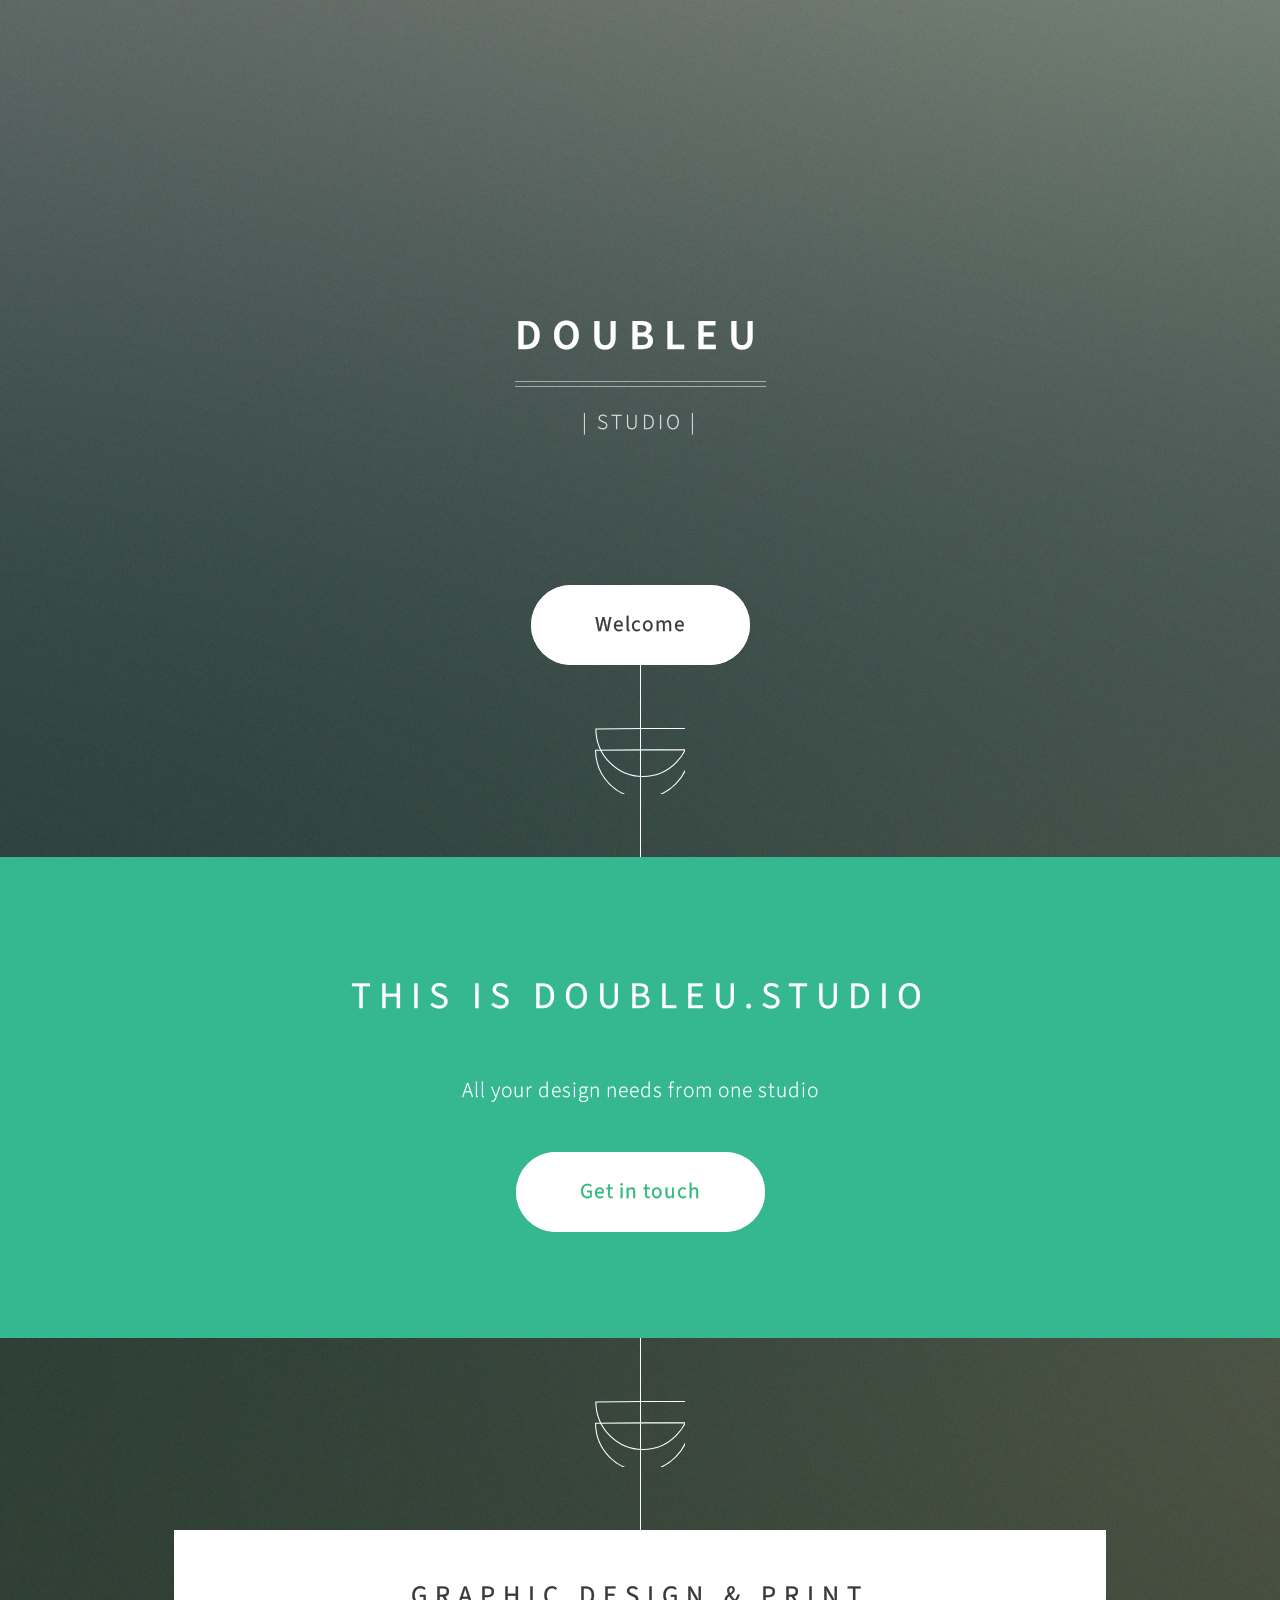
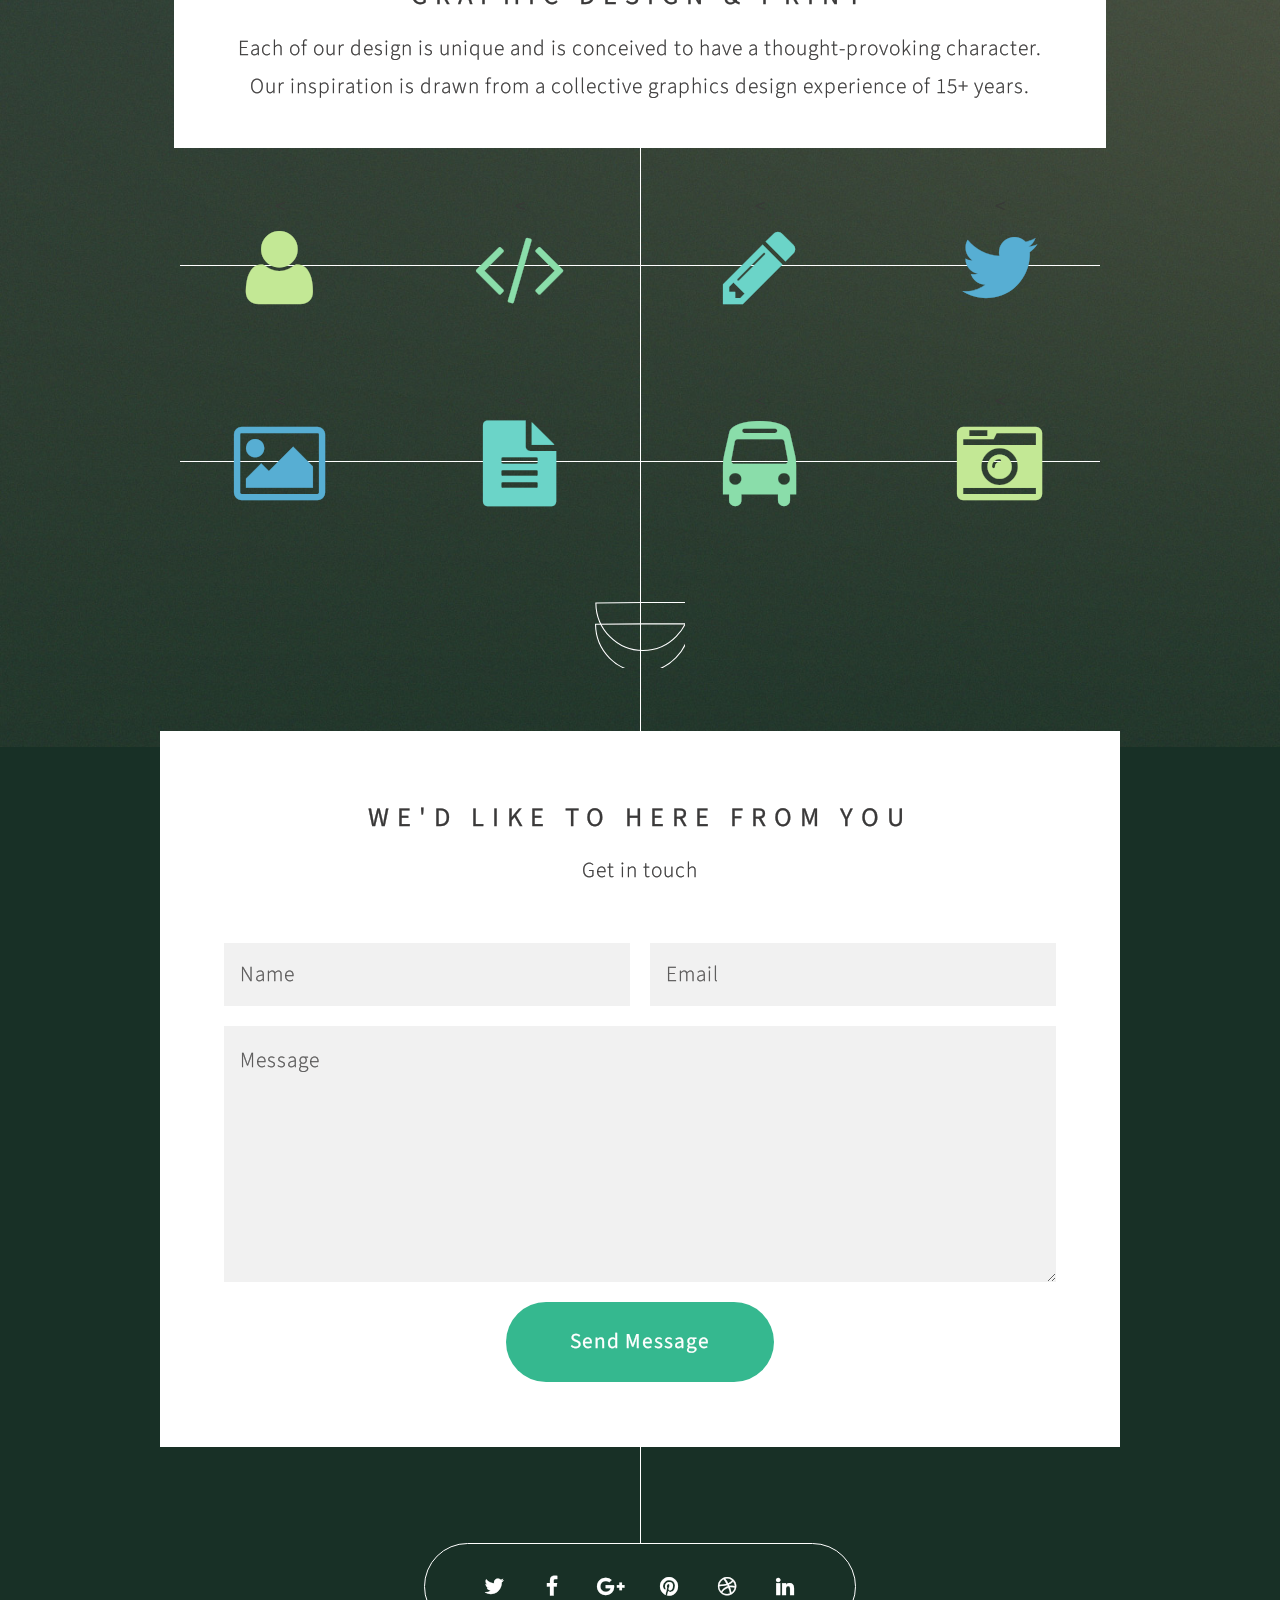
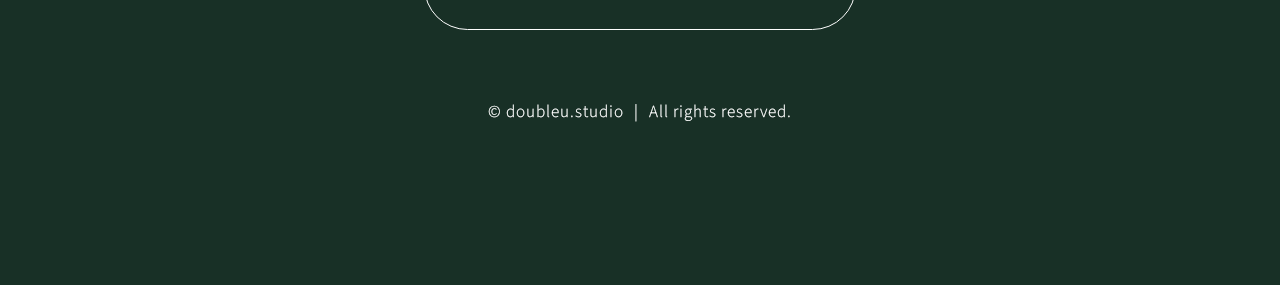
==== commit 75354518: "Initial doubleU demo" ====
--- a/index.html
+++ b/index.html
@@ -1,1106 +1,274 @@
-<!DOCTYPE html>
-<html lang="en">
-
-<head>
-
-    <meta charset="utf-8">
-    <meta name="viewport" content="width=device-width, initial-scale=1.0, user-scalable=no">
-    <meta name="description" content="">
-    <meta name="author" content="">
-
-    <title>Microring</title>
-
-    <!-- Bootstrap Core CSS -->
-    <link href="vendor/bootstrap/css/bootstrap.min.css" rel="stylesheet" type="text/css">
-
-    <!-- Default Fonts (IMPORTANT: Delete these if you are using a different body style!) -->
-    <link href='https://fonts.googleapis.com/css?family=Roboto:400,100,100italic,300,300italic,400italic,500,500italic,700,700italic,900,900italic' rel='stylesheet' type='text/css'>
-    <link href='https://fonts.googleapis.com/css?family=Raleway:400,100,200,300,600,500,700,800,900' rel='stylesheet' type='text/css'>
-
-    <!-- Modern Style Fonts (IMPORTANT: Delete these unless you are using body.modern!) -->
-    <link href='https://fonts.googleapis.com/css?family=Montserrat:400,700' rel='stylesheet' type='text/css'>
-    <link href='https://fonts.googleapis.com/css?family=Cardo:400,400italic,700' rel='stylesheet' type='text/css'>
-
-    <!-- Vintage Style Fonts (IMPORTANT: Delete these unless you are using body.vintage!) -->
-    <link href='https://fonts.googleapis.com/css?family=Sanchez:400italic,400' rel='stylesheet' type='text/css'>
-    <link href='https://fonts.googleapis.com/css?family=Cardo:400,400italic,700' rel='stylesheet' type='text/css'>
-
-    <!-- Plugin CSS -->
-    <link href="vendor/font-awesome/css/font-awesome.min.css" rel="stylesheet" type="text/css">
-    <link href="vendor/owl-carousel/owl.carousel.css" rel="stylesheet" type="text/css">
-    <link href="vendor/owl-carousel/owl.theme.css" rel="stylesheet" type="text/css">
-    <link href="vendor/owl-carousel/owl.transitions.css" rel="stylesheet" type="text/css">
-    <link href="vendor/magnific-popup/magnific-popup.css" rel="stylesheet" type="text/css">
-    <link href="vendor/formstone/background.css" rel="stylesheet" type="text/css">
-    <link href="vendor/animate.css/animate.min.css" rel="stylesheet" type="text/css">
-    <link href="vendor/device-mockups/device-mockups.min.css" rel="stylesheet" type="text/css">
-
-    <!-- Vitality Theme CSS -->
-    <!-- INSTRUCTIONS: Uncomment the color scheme you want to use. Red is chosen by default. -->
-    <link href="css/vitality-yellow.css" rel="stylesheet" type="text/css">
-    <!-- <link href="css/vitality-aqua.css" rel="stylesheet" type="text/css"> -->
-    <!-- <link href="css/vitality-blue.css" rel="stylesheet" type="text/css"> -->
-    <!-- <link href="css/vitality-green.css" rel="stylesheet" type="text/css"> -->
-    <!-- <link href="css/vitality-orange.css" rel="stylesheet" type="text/css"> -->
-    <!-- <link href="css/vitality-pink.css" rel="stylesheet" type="text/css"> -->
-    <!-- <link href="css/vitality-purple.css" rel="stylesheet" type="text/css"> -->
-    <!-- <link href="css/vitality-tan.css" rel="stylesheet" type="text/css"> -->
-    <!-- <link href="css/vitality-turquoise.css" rel="stylesheet" type="text/css"> -->
-    <!-- <link href="css/vitality-yellow.css" rel="stylesheet" type="text/css"> -->
-
-    <!-- IE8 support for HTML5 elements and media queries -->
-    <!--[if lt IE 9]>
-      <script src="https://oss.maxcdn.com/libs/html5shiv/3.7.0/html5shiv.js"></script>
-      <script src="https://oss.maxcdn.com/libs/respond.js/1.3.0/respond.min.js"></script>
-    <![endif]-->
-
-</head>
-
-
-<!-- NOTE: Use the .modern or .vintage class to the body element below to see different font pairings! -->
-
-<body id="page-top">
-
-    <!-- Navigation -->
-    <!-- NOTE: .navbar-default and .navbar-inverse are both supported with this theme. -->
-    <nav class="navbar navbar-inverse navbar-fixed-top navbar-expanded">
-        <div class="container">
-            <div class="navbar-header">
-                <button type="button" class="navbar-toggle" data-toggle="collapse" data-target="#bs-example-navbar-collapse-1">
-                    <span class="sr-only">Toggle navigation</span>
-                    <i class="fa fa-bars"></i> Menu
-                </button>
-                <a class="navbar-brand page-scroll" href="#page-top">
-                    <img src="img/agency/logo.png" class="img-responsive" alt="">
-                </a>
-            </div>
-            <div class="collapse navbar-collapse" id="bs-example-navbar-collapse-1">
-                <ul class="nav navbar-nav navbar-right">
-                    <li class="hidden">
-                        <a class="page-scroll" href="#page-top"></a>
-                    </li>
-                    <li>
-                        <a class="page-scroll" href="#page-top">Home</a>
-                    </li>
-                    <li>
-                        <a class="page-scroll" href="#products">Products</a>
-                    </li>
-                    <li>
-                        <a class="page-scroll" href="#about">About</a>
-                    </li>
-                    <li>
-                        <a class="page-scroll" href="#contact">Contact</a>
-                    </li>
-                </ul>
-            </div>
-        </div>
-    </nav>
-
-    <!-- Header -->
-    <header style="background-image: url('img/agency/backgrounds/bg-skyline-header.jpg');">
-        <div class="intro-content">
-            <img src="img/agency/globe.png" class="img-responsive img-centered" alt="">
-            <div class="brand-name">Microring</div>
-            <hr class="colored">
-            <div class="brand-name-subtext">EST. 1976</div>
-            <div class="col-lg-10 col-lg-offset-1">
-                <div class="testimonials-carousel">
-                    <!-- NOTE: You can add more items to the carousel, or remove items you don't need! -->
-                    <!-- Testimonial Item 1 -->
-                    <div class="item">
-                        <div class="row">
-                            <div class="col-lg-12">
-                                <hr class="colored">
-                                <div class="testimonial-info">
-                                    <div class="testimonial-img">
-                                        <img src="img/agency/testimonials/samsung.png" alt="">
-                                    </div>
-                                </div>
-                            </div>
-                        </div>
-                    </div>
-                    <!-- Testimonial Item 1 -->
-                    <div class="item">
-                        <div class="row">
-                            <div class="col-lg-12">
-                                <hr class="colored">
-                                <div class="testimonial-info">
-                                    <div class="testimonial-img">
-                                        <img src="img/agency/testimonials/intel.png" alt="">
-                                    </div>
-                                </div>
-                            </div>
-                        </div>
-                    </div>
-                    <!-- Testimonial Item 1 -->
-                    <div class="item">
-                        <div class="row">
-                            <div class="col-lg-12">
-                                <hr class="colored">
-                                <div class="testimonial-info">
-                                    <div class="testimonial-img">
-                                        <img src="img/agency/testimonials/apple.png" alt="">
-                                    </div>
-                                </div>
-                            </div>
-                        </div>
-                    </div>
-                    <!-- Testimonial Item 1 -->
-                    <div class="item">
-                        <div class="row">
-                            <div class="col-lg-12">
-                                <hr class="colored">
-                                <div class="testimonial-info">
-                                    <div class="testimonial-img">
-                                        <img src="img/agency/testimonials/playstation.png" alt="">
-                                    </div>
-                                </div>
-                            </div>
-                        </div>
-                    </div>
-                    <!-- Testimonial Item 1 -->
-                    <div class="item">
-                        <div class="row">
-                            <div class="col-lg-12">
-                                <hr class="colored">
-                                <div class="testimonial-info">
-                                    <div class="testimonial-img">
-                                        <img src="img/agency/testimonials/amd.png" alt="">
-                                    </div>
-                                </div>
-                            </div>
-                        </div>
-                    </div>
-                    <!-- Testimonial Item 1 -->
-                    <div class="item">
-                        <div class="row">
-                            <div class="col-lg-12">
-                                <hr class="colored">
-                                <div class="testimonial-info">
-                                    <div class="testimonial-img">
-                                        <img src="img/agency/testimonials/dell.png" alt="">
-                                    </div>
-                                </div>
-                            </div>
-                        </div>
-                    </div>
-                    <!-- Testimonial Item 1 -->
-                    <div class="item">
-                        <div class="row">
-                            <div class="col-lg-12">
-                                <hr class="colored">
-                                <div class="testimonial-info">
-                                    <div class="testimonial-img">
-                                        <img src="img/agency/testimonials/canon.png" alt="">
-                                    </div>
-                                </div>
-                            </div>
-                        </div>
-                    </div>
-                    <!-- Testimonial Item 1 -->
-                    <div class="item">
-                        <div class="row">
-                            <div class="col-lg-12">
-                                <hr class="colored">
-                                <div class="testimonial-info">
-                                    <div class="testimonial-img">
-                                        <img src="img/agency/testimonials/gopro.png" alt="">
-                                    </div>
-                                </div>
-                            </div>
-                        </div>
-                    </div>
-                    <!-- Testimonial Item 1 -->
-                    <div class="item">
-                        <div class="row">
-                            <div class="col-lg-12">
-                                <hr class="colored">
-                                <div class="testimonial-info">
-                                    <div class="testimonial-img">
-                                        <img src="img/agency/testimonials/seagate.png" alt="">
-                                    </div>
-                                </div>
-                            </div>
-                        </div>
-                    </div>
-
-
-                </div>
-            </div>
-
-
-
-
-        </div>
-        <div class="scroll-down">
-            <a class="btn page-scroll" href="#about"><i class="fa fa-angle-down fa-fw"></i></a>
-        </div>
-    </header>
-
-
-
-
-    <!-- Portfolio Grid Section -->
-    <section id="products">
-        <div class="container text-center wow fadeIn">
-            <h2>Products</h2>
-            <hr class="colored">
-            <p>Here are some of our products.</p>
-            <div class="row content-row">
-                <div class="col-lg-12">
-                    <div class="portfolio-filter">
-                        <ul id="filters" class="clearfix">
-                            <li>
-                                <span class="filter active" data-filter="all">All</span>
-                            </li>
-                            <li>
-                                <span class="filter" data-filter=".phone">Phones</span>
-                            </li>
-                            <li>
-                                <span class="filter" data-filter=".tv">LED TV's</span>
-                            </li>
-                            <li>
-                                <span class="filter" data-filter=".computer">Laptops/ Desktops</span>
-                            </li>
-                            <li>
-                                <span class="filter" data-filter=".camera">Cameras</span>
-                            </li>
-                            <li>
-                                <span class="filter" data-filter=".console">Gaming Consoles</span>
-                            </li>
-                            <li>
-                                <span class="filter" data-filter=".cpu">CPU</span>
-                            </li>
-                            <li>
-                                <span class="filter" data-filter=".storage">Storage</span>
-                            </li>
-                        </ul>
-                    </div>
-                </div>
-            </div>
-            <div class="row">
-                <div class="col-lg-12">
-                    <div id="portfoliolist">
-                        <!-- NOTE: You can add more items to the grid, or remove items you don't need! -->
-                        <!-- Cameras -->
-                        <div class="mix camera" href="img/agency/portfolio/grid/camera_canon.png" title="Canon">
-                            <div class="portfolio-wrapper">
-                                <img src="img/agency/portfolio/grid/camera_canon.png" alt="">
-                                <div class="caption">
-                                    <div class="caption-text">
-                                        <a class="text-title">DSLR Cameras</a>
-                                        <span class="text-category">Canon</span>
-                                    </div>
-                                    <div class="caption-bg"></div>
-                                </div>
-                            </div>
-                        </div>
-                        <div class="mix camera" href="img/agency/portfolio/grid/camera_nikon.png" title="Nikon">
-                            <div class="portfolio-wrapper">
-                                <img src="img/agency/portfolio/grid/camera_nikon.png" alt="">
-                                <div class="caption">
-                                    <div class="caption-text">
-                                        <a class="text-title">DSLR Cameras</a>
-                                        <span class="text-category">Nikon</span>
-                                    </div>
-                                    <div class="caption-bg"></div>
-                                </div>
-                            </div>
-                        </div>
-
-                        <div class="mix camera" href="img/agency/portfolio/grid/camera_lumix.png" title="Lumix">
-                            <div class="portfolio-wrapper">
-                                <img src="img/agency/portfolio/grid/camera_lumix.png" alt="">
-                                <div class="caption">
-                                    <div class="caption-text">
-                                        <a class="text-title">Point &amp Shoot</a>
-                                        <span class="text-category">Lumix</span>
-                                    </div>
-                                    <div class="caption-bg"></div>
-                                </div>
-                            </div>
-                        </div>
-                        <div class="mix camera" href="img/agency/portfolio/grid/camera_gopro.png" title="GoPro">
-                            <div class="portfolio-wrapper">
-                                <img src="img/agency/portfolio/grid/camera_gopro.png" alt="">
-                                <div class="caption">
-                                    <div class="caption-text">
-                                        <a class="text-title">GoPro</a>
-                                        <span class="text-category">GoPro</span>
-                                    </div>
-                                    <div class="caption-bg"></div>
-                                </div>
-                            </div>
-                        </div>
-
-                        <div class="mix camera" href="img/agency/portfolio/grid/camera_lens.png" title="Lenses">
-                            <div class="portfolio-wrapper">
-                                <img src="img/agency/portfolio/grid/camera_lens.png" alt="">
-                                <div class="caption">
-                                    <div class="caption-text">
-                                        <a class="text-title">Lenses</a>
-                                        <span class="text-category">300 mm</span>
-                                    </div>
-                                    <div class="caption-bg"></div>
-                                </div>
-                            </div>
-                        </div>
-
-                        <div class="mix camera" href="img/agency/portfolio/grid/camera_lens2.png" title="Lenses">
-                            <div class="portfolio-wrapper">
-                                <img src="img/agency/portfolio/grid/camera_lens2.png" alt="">
-                                <div class="caption">
-                                    <div class="caption-text">
-                                        <a class="text-title">Lenses</a>
-                                        <span class="text-category">100 mm</span>
-                                    </div>
-                                    <div class="caption-bg"></div>
-                                </div>
-                            </div>
-                        </div>
-                        <!-- Laptops -->
-                        <div class="mix computer" href="img/agency/portfolio/grid/grid-3.jpg" title="iMacs">
-                            <div class="portfolio-wrapper">
-                                <img src="img/agency/portfolio/grid/grid-3.jpg" alt="">
-                                <div class="caption">
-                                    <div class="caption-text">
-                                        <a class="text-title">Desktops</a>
-                                        <span class="text-category">iMacs</span>
-                                    </div>
-                                    <div class="caption-bg"></div>
-                                </div>
-                            </div>
-                        </div>
-                        <div class="mix computer" href="img/agency/portfolio/grid/grid-5.jpg" title="Macbooks">
-                            <div class="portfolio-wrapper">
-                                <img src="img/agency/portfolio/grid/grid-5.jpg" alt="">
-                                <div class="caption">
-                                    <div class="caption-text">
-                                        <a class="text-title">Laptops</a>
-                                        <span class="text-category">Macbooks</span>
-                                    </div>
-                                    <div class="caption-bg"></div>
-                                </div>
-                            </div>
-                        </div>
-                        <div class="mix computer" href="img/agency/portfolio/grid/desktop_dell.png" title="Dell">
-                            <div class="portfolio-wrapper">
-                                <img src="img/agency/portfolio/grid/desktop_dell.png" alt="">
-                                <div class="caption">
-                                    <div class="caption-text">
-                                        <a class="text-title">Desktops</a>
-                                        <span class="text-category">Dell</span>
-                                    </div>
-                                    <div class="caption-bg"></div>
-                                </div>
-                            </div>
-                        </div>
-                        <div class="mix computer" href="img/agency/portfolio/grid/laptop_chromebook.png" title="Chromebooks">
-                            <div class="portfolio-wrapper">
-                                <img src="img/agency/portfolio/grid/laptop_chromebook.png" alt="">
-                                <div class="caption">
-                                    <div class="caption-text">
-                                        <a class="text-title">Chromebooks</a>
-                                        <span class="text-category">Acer, HP, Asus</span>
-                                    </div>
-                                    <div class="caption-bg"></div>
-                                </div>
-                            </div>
-                        </div>
-                        <div class="mix computer" href="img/agency/portfolio/grid/mac.png" title="iMacs">
-                            <div class="portfolio-wrapper">
-                                <img src="img/agency/portfolio/grid/mac.png" alt="">
-                                <div class="caption">
-                                    <div class="caption-text">
-                                        <a class="text-title">Apple</a>
-                                        <span class="text-category">iMacs</span>
-                                    </div>
-                                    <div class="caption-bg"></div>
-                                </div>
-                            </div>
-                        </div>
-                        <div class="mix computer" href="img/agency/portfolio/grid/laptop_hp2.png" title="Ultrabooks">
-                            <div class="portfolio-wrapper">
-                                <img src="img/agency/portfolio/grid/laptop_hp2.png" alt="">
-                                <div class="caption">
-                                    <div class="caption-text">
-                                        <a class="text-title">Ultrabooks</a>
-                                        <span class="text-category">HP Spectre</span>
-                                    </div>
-                                    <div class="caption-bg"></div>
-                                </div>
-                            </div>
-                        </div>
-                        <div class="mix computer" href="img/agency/portfolio/grid/laptop_yoga.png" title="Ultrabooks">
-                            <div class="portfolio-wrapper">
-                                <img src="img/agency/portfolio/grid/laptop_yoga.png" alt="">
-                                <div class="caption">
-                                    <div class="caption-text">
-                                        <a class="text-title">Ultrabooks</a>
-                                        <span class="text-category">Lenovo Yoga</span>
-                                    </div>
-                                    <div class="caption-bg"></div>
-                                </div>
-                            </div>
-                        </div>
-                        <div class="mix computer" href="img/agency/portfolio/grid/laptop_lenonvo.png" title="Multi-form">
-                            <div class="portfolio-wrapper">
-                                <img src="img/agency/portfolio/grid/laptop_lenovo.png" alt="">
-                                <div class="caption">
-                                    <div class="caption-text">
-                                        <a class="text-title">Multi-form</a>
-                                        <span class="text-category">Lenovo</span>
-                                    </div>
-                                    <div class="caption-bg"></div>
-                                </div>
-                            </div>
-                        </div>
-                        <!-- Phones-->
-                        <div class="mix phone" href="img/agency/portfolio/grid/phone_iphone.png" title="iPhone">
-                            <div class="portfolio-wrapper">
-                                <img src="img/agency/portfolio/grid/phone_iphone.png" alt="">
-                                <div class="caption">
-                                    <div class="caption-text">
-                                        <a class="text-title">Apple</a>
-                                        <span class="text-category">iPhone</span>
-                                    </div>
-                                    <div class="caption-bg"></div>
-                                </div>
-                            </div>
-                        </div>
-                        <div class="mix phone" href="img/agency/portfolio/grid/phone_note7.png" title="Android">
-                            <div class="portfolio-wrapper">
-                                <img src="img/agency/portfolio/grid/phone_note7.png" alt="">
-                                <div class="caption">
-                                    <div class="caption-text">
-                                        <a class="text-title">Android</a>
-                                        <span class="text-category">Samsung Note 7</span>
-                                    </div>
-                                    <div class="caption-bg"></div>
-                                </div>
-                            </div>
-                        </div>
-                        <div class="mix phone" href="img/agency/portfolio/grid/phone_s7.png" title="Android">
-                            <div class="portfolio-wrapper">
-                                <img src="img/agency/portfolio/grid/grid-3.jpg" alt="">
-                                <div class="caption">
-                                    <div class="caption-text">
-                                        <a class="text-title">Android</a>
-                                        <span class="text-category">Samsung Galaxy 7</span>
-                                    </div>
-                                    <div class="caption-bg"></div>
-                                </div>
-                            </div>
-                        </div>
-                        <div class="mix phone" href="img/agency/portfolio/grid/phone_nexus.png" title="Android">
-                            <div class="portfolio-wrapper">
-                                <img src="img/agency/portfolio/grid/phone_nexus.png" alt="">
-                                <div class="caption">
-                                    <div class="caption-text">
-                                        <a class="text-title">Android</a>
-                                        <span class="text-category">Google Nexus 6P</span>
-                                    </div>
-                                    <div class="caption-bg"></div>
-                                </div>
-                            </div>
-                        </div>
-                        <div class="mix phone" href="img/agency/portfolio/grid/phone_lg.png" title="Android">
-                            <div class="portfolio-wrapper">
-                                <img src="img/agency/portfolio/grid/phone_lg.png" alt="">
-                                <div class="caption">
-                                    <div class="caption-text">
-                                        <a class="text-title">Android</a>
-                                        <span class="text-category">LG G5</span>
-                                    </div>
-                                    <div class="caption-bg"></div>
-                                </div>
-                            </div>
-                        </div>
-                        <div class="mix phone" href="img/agency/portfolio/grid/ipad.png" title="iPads">
-                            <div class="portfolio-wrapper">
-                                <img src="img/agency/portfolio/grid/ipad.png" alt="">
-                                <div class="caption">
-                                    <div class="caption-text">
-                                        <a class="text-title">Apple</a>
-                                        <span class="text-category">iPads</span>
-                                    </div>
-                                    <div class="caption-bg"></div>
-                                </div>
-                            </div>
-                        </div>
-                        <!-- Storage -->
-                        <div class="mix storage" href="img/agency/portfolio/grid/storage_sandisk.png" title="USB Flash Storage">
-                            <div class="portfolio-wrapper">
-                                <img src="img/agency/portfolio/grid/storage_sandisk.png" alt="">
-                                <div class="caption">
-                                    <div class="caption-text">
-                                        <a class="text-title">Flash Storage</a>
-                                        <span class="text-category">USB Drives</span>
-                                    </div>
-                                    <div class="caption-bg"></div>
-                                </div>
-                            </div>
-                        </div>
-                        <div class="mix storage" href="img/agency/portfolio/grid/storage_sandisk2.png" title="Memory Cards">
-                            <div class="portfolio-wrapper">
-                                <img src="img/agency/portfolio/grid/storage_sandisk2.png" alt="">
-                                <div class="caption">
-                                    <div class="caption-text">
-                                        <a class="text-title">Flash Storage</a>
-                                        <span class="text-category">Memory Cards</span>
-                                    </div>
-                                    <div class="caption-bg"></div>
-                                </div>
-                            </div>
-                        </div>
-                        <div class="mix storage" href="img/agency/portfolio/grid/storage_ssd.png" title="SSDs">
-                            <div class="portfolio-wrapper">
-                                <img src="img/agency/portfolio/grid/storage_ssd.png" alt="">
-                                <div class="caption">
-                                    <div class="caption-text">
-                                        <a class="text-title">Solid State Storage</a>
-                                        <span class="text-category">SSD Drives</span>
-                                    </div>
-                                    <div class="caption-bg"></div>
-                                </div>
-                            </div>
-                        </div>
-                        <!-- TV's -->
-                        <div class="mix tv" href="img/agency/portfolio/grid/tv_curve.png" title="Curved Displays">
-                            <div class="portfolio-wrapper">
-                                <img src="img/agency/portfolio/grid/tv_curve.png" alt="">
-                                <div class="caption">
-                                    <div class="caption-text">
-                                        <a class="text-title">TVs</a>
-                                        <span class="text-category">4K Curved Screens</span>
-                                    </div>
-                                    <div class="caption-bg"></div>
-                                </div>
-                            </div>
-                        </div>
-                        <div class="mix tv" href="img/agency/portfolio/grid/tv_led.png" title="LED &amp OLED Displays">
-                            <div class="portfolio-wrapper">
-                                <img src="img/agency/portfolio/grid/tv_led.png" alt="">
-                                <div class="caption">
-                                    <div class="caption-text">
-                                        <a class="text-title">TVs</a>
-                                        <span class="text-category">LED &amp OLED Displays</span>
-                                    </div>
-                                    <div class="caption-bg"></div>
-                                </div>
-                            </div>
-                        </div>
-                        <div class="mix tv" href="img/agency/portfolio/grid/tv_lg.png" title="Large Displays">
-                            <div class="portfolio-wrapper">
-                                <img src="img/agency/portfolio/grid/tv_lg.png" alt="">
-                                <div class="caption">
-                                    <div class="caption-text">
-                                        <a class="text-title">Large Displays</a>
-                                        <span class="text-category">LG</span>
-                                    </div>
-                                    <div class="caption-bg"></div>
-                                </div>
-                            </div>
-                        </div>
-                        <div class="mix tv" href="img/agency/portfolio/grid/tv_samsung.png" title="Samsung 4K Displays">
-                            <div class="portfolio-wrapper">
-                                <img src="img/agency/portfolio/grid/tv_samsung.png" alt="">
-                                <div class="caption">
-                                    <div class="caption-text">
-                                        <a class="text-title">4K Displays</a>
-                                        <span class="text-category">Samsung</span>
-                                    </div>
-                                    <div class="caption-bg"></div>
-                                </div>
-                            </div>
-                        </div>
-                        <div class="mix tv" href="img/agency/portfolio/grid/tv_sony.png" title="Sony Bravia">
-                            <div class="portfolio-wrapper">
-                                <img src="img/agency/portfolio/grid/tv_sony.png" alt="">
-                                <div class="caption">
-                                    <div class="caption-text">
-                                        <a class="text-title">TVs</a>
-                                        <span class="text-category">Sony Bravia</span>
-                                    </div>
-                                    <div class="caption-bg"></div>
-                                </div>
-                            </div>
-                        </div>
-
-                        <!-- Processors -->
-                        <div class="mix cpu" href="img/agency/portfolio/grid/i5.png" title="i5">
-                            <div class="portfolio-wrapper">
-                                <img src="img/agency/portfolio/grid/i5.png" alt="">
-                                <div class="caption">
-                                    <div class="caption-text">
-                                        <a class="text-title">Intel Processors</a>
-                                        <span class="text-category">Haswell, Kaby Lake, Broadwell, Sky Lake</span>
-                                    </div>
-                                    <div class="caption-bg"></div>
-                                </div>
-                            </div>
-                        </div>
-                        <div class="mix cpu" href="img/agency/portfolio/grid/i7.png" title="i7">
-                            <div class="portfolio-wrapper">
-                                <img src="img/agency/portfolio/grid/i7.png" alt="">
-                                <div class="caption">
-                                    <div class="caption-text">
-                                        <a class="text-title">Intel Processors</a>
-                                        <span class="text-category">Haswell, Kaby Lake, Broadwell, Sky Lake</span>
-                                    </div>
-                                    <div class="caption-bg"></div>
-                                </div>
-                            </div>
-                        </div>
-                        <!-- Consoles -->
-                        <div class="mix console" href="img/agency/portfolio/grid/ps4.png" title="Sony Playstation 4">
-                            <div class="portfolio-wrapper">
-                                <img src="img/agency/portfolio/grid/ps4.png" alt="">
-                                <div class="caption">
-                                    <div class="caption-text">
-                                        <a class="text-title">Gaming Consoles</a>
-                                        <span class="text-category">Playstation 4</span>
-                                    </div>
-                                    <div class="caption-bg"></div>
-                                </div>
-                            </div>
-                        </div>
-                        <div class="mix console" href="img/agency/portfolio/grid/xbox.png" title="Xbox One">
-                            <div class="portfolio-wrapper">
-                                <img src="img/agency/portfolio/grid/xbox.png" alt="">
-                                <div class="caption">
-                                    <div class="caption-text">
-                                        <a class="text-title">Gaming Consoles</a>
-                                        <span class="text-category">XBox One</span>
-                                    </div>
-                                    <div class="caption-bg"></div>
-                                </div>
-                            </div>
-                        </div>
-                    </div>
-                </div>
-            </div>
-        </div>
-    </section>
-    <!-- Quote Call to Action -->
-    <aside class="cta-quote" style="background-image: url('img/agency/backgrounds/bg-aside.jpg');">
-        <div class="container wow fadeIn">
-            <div class="row">
-                <div class="col-md-10 col-md-offset-1">
-                    <span class="quote">Our commitment lies in continuously improving the way we manage our <span class="text-primary">relationships with clients.</span> We pride oursleves in making sure that we<span class="text-primary"> fulfill</span> our clients' requirements.</span>
-                    <hr class=" colored">
-                </div>
-            </div>
-        </div>
-    </aside>
-
-    <!-- Testomonials Section -->
-    <section  class="testimonials bg-gray">
-        <div class="container wow fadeIn">
-            <div class="row">
-              <hr class="colored">
-              <p>Brands that we work with.</p>
-                <div class="col-lg-10 col-lg-offset-1">
-                    <div class="testimonials-carousel">
-                        <!-- NOTE: You can add more items to the carousel, or remove items you don't need! -->
-                        <!-- Testimonial Item 1 -->
-                        <div class="item">
-                            <div class="row">
-                                <div class="col-lg-12">
-                                    <hr class="colored">
-                                    <div class="testimonial-info">
-                                        <div class="testimonial-img">
-                                            <img src="img/agency/testimonials/samsung.png" class="img-responsive" alt="">
-                                        </div>
-                                    </div>
-                                </div>
-                            </div>
-                        </div>
-                        <!-- Testimonial Item 1 -->
-                        <div class="item">
-                            <div class="row">
-                                <div class="col-lg-12">
-                                    <hr class="colored">
-                                    <div class="testimonial-info">
-                                        <div class="testimonial-img">
-                                            <img src="img/agency/testimonials/intel.png" class="img-responsive" alt="">
-                                        </div>
-                                    </div>
-                                </div>
-                            </div>
-                        </div>
-                        <!-- Testimonial Item 1 -->
-                        <div class="item">
-                            <div class="row">
-                                <div class="col-lg-12">
-                                    <hr class="colored">
-                                    <div class="testimonial-info">
-                                        <div class="testimonial-img">
-                                            <img src="img/agency/testimonials/apple.png" class="img-responsive" alt="">
-                                        </div>
-                                    </div>
-                                </div>
-                            </div>
-                        </div>
-                        <!-- Testimonial Item 1 -->
-                        <div class="item">
-                            <div class="row">
-                                <div class="col-lg-12">
-                                    <hr class="colored">
-                                    <div class="testimonial-info">
-                                        <div class="testimonial-img">
-                                            <img src="img/agency/testimonials/amd.png" class="img-responsive" alt="">
-                                        </div>
-                                    </div>
-                                </div>
-                            </div>
-                        </div>
-                        <!-- Testimonial Item 1 -->
-                        <div class="item">
-                            <div class="row">
-                                <div class="col-lg-12">
-                                    <hr class="colored">
-                                    <div class="testimonial-info">
-                                        <div class="testimonial-img">
-                                            <img src="img/agency/testimonials/canon.png" class="img-responsive" alt="">
-                                        </div>
-                                    </div>
-                                </div>
-                            </div>
-                        </div>
-                        <!-- Testimonial Item 1 -->
-                        <div class="item">
-                            <div class="row">
-                                <div class="col-lg-12">
-                                    <hr class="colored">
-                                    <div class="testimonial-info">
-                                        <div class="testimonial-img">
-                                            <img src="img/agency/testimonials/gopro.png" class="img-responsive" alt="">
-                                        </div>
-                                    </div>
-                                </div>
-                            </div>
-                        </div>
-                        <!-- Testimonial Item 1 -->
-                        <div class="item">
-                            <div class="row">
-                                <div class="col-lg-12">
-                                    <hr class="colored">
-                                    <div class="testimonial-info">
-                                        <div class="testimonial-img">
-                                            <img src="img/agency/testimonials/seagate.png" class="img-responsive" alt="">
-                                        </div>
-                                    </div>
-                                </div>
-                            </div>
-                        </div>
-                        <!-- Testimonial Item 1 -->
-                        <div class="item">
-                            <div class="row">
-                                <div class="col-lg-12">
-                                    <hr class="colored">
-                                    <div class="testimonial-info">
-                                        <div class="testimonial-img">
-                                            <img src="img/agency/testimonials/dell.png" class="img-responsive" alt="">
-                                        </div>
-                                    </div>
-                                </div>
-                            </div>
-                        </div>
-                        <!-- Testimonial Item 1 -->
-                        <div class="item">
-                            <div class="row">
-                                <div class="col-lg-12">
-                                    <hr class="colored">
-                                    <div class="testimonial-info">
-                                        <div class="testimonial-img">
-                                            <img src="img/agency/testimonials/playstation.png" class="img-responsive" alt="">
-                                        </div>
-                                    </div>
-                                </div>
-                            </div>
-                        </div>
-                        <!-- Testimonial Item 1 -->
-                        <div class="item">
-                            <div class="row">
-                                <div class="col-lg-12">
-                                    <hr class="colored">
-                                    <div class="testimonial-info">
-                                        <div class="testimonial-img">
-                                            <img src="img/agency/testimonials/acer.png" class="img-responsive" alt="">
-                                        </div>
-                                    </div>
-                                </div>
-                            </div>
-                        </div>
-                        <!-- Testimonial Item 1 -->
-                        <div class="item">
-                            <div class="row">
-                                <div class="col-lg-12">
-                                    <hr class="colored">
-                                    <div class="testimonial-info">
-                                        <div class="testimonial-img">
-                                            <img src="img/agency/testimonials/lg.png" class="img-responsive" alt="">
-                                        </div>
-                                    </div>
-                                </div>
-                            </div>
-                        </div>
-                        <!-- Testimonial Item 1 -->
-                        <div class="item">
-                            <div class="row">
-                                <div class="col-lg-12">
-                                    <hr class="colored">
-                                    <div class="testimonial-info">
-                                        <div class="testimonial-img">
-                                            <img src="img/agency/testimonials/xbox.png" class="img-responsive" alt="">
-                                        </div>
-                                    </div>
-                                </div>
-                            </div>
-                        </div>
-                        <!-- Testimonial Item 1 -->
-                        <div class="item">
-                            <div class="row">
-                                <div class="col-lg-12">
-                                    <hr class="colored">
-                                    <div class="testimonial-info">
-                                        <div class="testimonial-img">
-                                            <img src="img/agency/testimonials/hp.png" class="img-responsive" alt="">
-                                        </div>
-                                    </div>
-                                </div>
-                            </div>
-                        </div>
-                        <!-- Testimonial Item 1 -->
-                        <div class="item">
-                            <div class="row">
-                                <div class="col-lg-12">
-                                    <hr class="colored">
-                                    <div class="testimonial-info">
-                                        <div class="testimonial-img">
-                                            <img src="img/agency/testimonials/lenovo.png" class="img-responsive" alt="">
-                                        </div>
-                                    </div>
-                                </div>
-                            </div>
-                        </div>
-                        <!-- Testimonial Item 1 -->
-                        <div class="item">
-                            <div class="row">
-                                <div class="col-lg-12">
-                                    <hr class="colored">
-                                    <div class="testimonial-info">
-                                        <div class="testimonial-img">
-                                            <img src="img/agency/testimonials/sandisk.png" class="img-responsive" alt="">
-                                        </div>
-                                    </div>
-                                </div>
-                            </div>
-                        </div>
-                        <!-- Testimonial Item 1 -->
-                        <div class="item">
-                            <div class="row">
-                                <div class="col-lg-12">
-                                    <hr class="colored">
-                                    <div class="testimonial-info">
-                                        <div class="testimonial-img">
-                                            <img src="img/agency/testimonials/asus.png" class="img-responsive" alt="">
-                                        </div>
-                                    </div>
-                                </div>
-                            </div>
-                        </div>
-
-                    </div>
-                </div>
-            </div>
-        </div>
-    </section>
-
-    <!-- Pricing Section -->
-    <section id="about" class="pricing" style="background-image: url('img/agency/backgrounds/bg-pricing.jpg')">
-        <div class="container wow fadeIn">
-            <div class="row text-center">
-                <div class="col-lg-12">
-                    <h2>About</h2>
-                    <hr class="colored">
-                    <p>Our journey began in 1976. Today Microring Limited has become one of the largest and leading electronics trading companies. We understand that business is all about balancing the long-term vision with current reality, being eager to learn every day, being open to new ideas and technologies, and being at ease with ambiguity and complexity in a fast-changing environment.We are focused on maximizing our differentiation and competitiveness, and continue to make significant investments in the areas of trading, acquisitions, emerging technologies and more.</p>
-                </div>
-            </div>
-        </div>
-    </section>
-    <!-- Team Section -->
-    <section class="bg-gray">
-        <div class="container text-center wow fadeIn">
-            <div class="row">
-                <div class="col-lg-12">
-                    <h2>Our Team</h2>
-                    <p>Our team has a collective experience of our 50 years in dealing with technology.</p>
-                    <hr class="colored">
-                </div>
-            </div>
-            <div class="row content-row">
-                <div class="col-lg-12">
-                    <div class="about-carousel">
-                        <!-- NOTE: You can add more items to the carousel, or remove items you don't need! -->
-                        <!-- Team Member 1 -->
-                        <div class="item">
-                            <div class="overlay"></div>
-                            <img src="img/agency/team/jit.png" class="img-responsive" alt="">
-                            <div class="caption">
-                                <h3>Jitu</h3>
-                                <hr class="colored">
-                                <p>Director</p>
-                                <ul class="list-inline social">
-                                    <li>
-                                        <a href="mailto:jitu@microringltd.com"><i class="fa fa-envelope fa-fw"></i>  jitu@microringltd.com</a>
-                                    </li>
-                                </ul>
-                            </div>
-                        </div>
-                        <!-- Team Member 2 -->
-                        <div class="item">
-                            <div class="overlay"></div>
-                            <img src="img/agency/team/rak.png" class="img-responsive" alt="">
-                            <div class="caption">
-                                <h3>Rakeeb</h3>
-                                <hr class="colored">
-                                <p>Sales Manager</p>
-                                <ul class="list-inline social">
-                                    <li>
-                                        <a href="mailto:rakeeb@europe.com"><i class="fa fa-envelope fa-fw"></i>  rakeeb@europe.com</a>
-                                    </li>
-                                </ul>
-                            </div>
-                        </div>
-
-                    </div>
-                </div>
-            </div>
-        </div>
-    </section>
-
-
-
-    <!-- Contact Section -->
-    <section id="contact">
-        <div class="container wow fadeIn">
-            <div class="row">
-                <div class="col-lg-12 text-center">
-                    <h2>Contact Us</h2>
-                    <hr class="colored">
-                    <p>We would love to hear from you.</p>
-                </div>
-            </div>
-            <div class="row content-row">
-                <div class="col-lg-8 col-lg-offset-2">
-                    <form name="sentMessage" id="contactForm" novalidate>
-                        <div class="row control-group">
-                            <div class="form-group col-xs-12 floating-label-form-group controls">
-                                <label>Name</label>
-                                <input type="text" class="form-control" placeholder="Name" id="name" required data-validation-required-message="Please enter your name.">
-                                <p class="help-block text-danger"></p>
-                            </div>
-                        </div>
-                        <div class="row control-group">
-                            <div class="form-group col-xs-12 floating-label-form-group controls">
-                                <label>Email Address</label>
-                                <input type="email" class="form-control" placeholder="Email Address" id="email" required data-validation-required-message="Please enter your email address.">
-                                <p class="help-block text-danger"></p>
-                            </div>
-                        </div>
-                        <div class="row control-group">
-                            <div class="form-group col-xs-12 floating-label-form-group controls">
-                                <label>Phone Number</label>
-                                <input type="tel" class="form-control" placeholder="Phone Number" id="phone" required data-validation-required-message="Please enter your phone number.">
-                                <p class="help-block text-danger"></p>
-                            </div>
-                        </div>
-                        <div class="row control-group">
-                            <div class="form-group col-xs-12 floating-label-form-group controls">
-                                <label>Message</label>
-                                <textarea rows="5" class="form-control" placeholder="Message" id="message" required data-validation-required-message="Please enter a message."></textarea>
-                                <p class="help-block text-danger"></p>
-                            </div>
-                        </div>
-                        <br>
-                        <div id="success"></div>
-                        <div class="row">
-                            <div class="form-group col-xs-12">
-                                <button type="submit" class="btn btn-outline-dark">Send</button>
-                            </div>
-                        </div>
-                    </form>
-                </div>
-            </div>
-        </div>
-    </section>
-
-
-    <!-- Footer -->
-    <footer class="footer" style="background-image: url('img/agency/backgrounds/bg-skyline.jpg')">
-        <div class="container text-center">
-            <div class="row">
-                <div class="col-md-4 contact-details">
-                    <h4><i class="fa fa-phone"></i> Call</h4>
-                    <p>+44 208 204 7984</p>
-                </div>
-                <div class="col-md-4 contact-details">
-                    <h4><i class="fa fa-map-marker"></i> Visit</h4>
-                    <p>515 Kingsbury Road
-                        <br>Kingsbury, London
-                        <br>NW9 9EG</p>
-                </div>
-                <div class="col-md-4 contact-details">
-                    <h4><i class="fa fa-envelope"></i> Email</h4>
-                    <p><a href="mailto:info@microring.com">info@microring.com</a>
-                    </p>
-                </div>
-            </div>
-            <div class="row social">
-                <div class="col-lg-12">
-                    <ul class="list-inline">
-                        <li><a href="#"><i class="fa fa-facebook fa-fw fa-2x"></i></a>
-                        </li>
-                        <li><a href="#"><i class="fa fa-twitter fa-fw fa-2x"></i></a>
-                        </li>
-                        <li><a href="#"><i class="fa fa-linkedin fa-fw fa-2x"></i></a>
-                        </li>
-                    </ul>
-                </div>
-            </div>
-            <div class="row copyright">
-                <div class="col-lg-12">
-                    <p class="small">&copy; 2016 <a href="https://uk.linkedin.com/in/hjpithadia">hjpithadia</a></p>
-                </div>
-            </div>
-        </div>
-    </footer>
-
-        <!-- Core Scripts -->
-    <script src="vendor/jquery/jquery.min.js"></script>
-    <script src="vendor/bootstrap/js/bootstrap.min.js"></script>
-    <script src="js/classie.js"></script>
-    <script src="js/cbpAnimatedHeader.js"></script>
-
-    <!-- Plugin Scripts -->
-    <script src="vendor/jquery.easing/jquery.easing.min.js"></script>
-    <script src="vendor/owl-carousel/owl.carousel.js"></script>
-    <script src="vendor/magnific-popup/jquery.magnific-popup.min.js"></script>
-    <script src="vendor/formstone/core.js"></script>
-    <script src="vendor/formstone/transition.js"></script>
-    <script src="vendor/formstone/background.js"></script>
-    <script src="vendor/mixitup/jquery.mixitup.js"></script>
-    <script src="vendor/wow/wow.min.js"></script>
-
-    <!-- Contact Form Scripts -->
-    <script src="js/contact_me.js"></script>
-    <script src="js/jqBootstrapValidation.js"></script>
-
-    <!-- Vitality Theme Scripts -->
-    <script src="js/vitality.js"></script>
-
-</body>
-
-</html>
+<!DOCTYPE HTML>
+<!--
+	Based on
+	Overflow by HTML5 UP
+	html5up.net | @ajlkn
+	modified by hjpithadia
+-->
+<html>
+	<head>
+		<title>DoubleU.studio</title>
+		<meta charset="utf-8" />
+		<meta name="viewport" content="width=device-width, initial-scale=1" />
+		<!--[if lte IE 8]><script src="assets/js/ie/html5shiv.js"></script><![endif]-->
+		<link rel="stylesheet" href="assets/css/main.css" />
+		<!--[if lte IE 8]><link rel="stylesheet" href="assets/css/ie8.css" /><![endif]-->
+	</head>
+	<body>
+
+		<!-- Header -->
+			<section id="header">
+				<header>
+					<h1>DoubleU</h1>
+					<p>| studio |</p>
+				</header>
+				<footer>
+					<a href="#banner" class="button style2 scrolly-middle">Welcome</a>
+				</footer>
+			</section>
+
+		<!-- Banner -->
+			<section id="banner">
+				<header>
+					<h2>This is doubleU.studio</h2>
+				</header>
+				<p>All your design needs from one studio</p>
+				<footer>
+					<a href="#contact" class="button style2 scrolly">Get in touch</a>
+				</footer>
+			</section>
+
+
+
+		<!-- Portfolio -->
+			<article class="container box style2">
+				<header>
+					<h2>Graphic Design &amp; Print</h2>
+					<p>Each of our design is unique and is conceived to have a thought-provoking character.<br />
+						Our inspiration is drawn from a collective graphics design experience of 15+ years.
+					</p>
+				</header>
+				<div class="inner gallery">
+					<div class="row 0%">
+						<div class="3u 12u(mobile)"><<ul class="major-icons "><li><span class="icon style1 major fa-user"></span></li></ul></a></div>
+						<div class="3u 12u(mobile)"><<ul class="major-icons "><li><span class="icon style2 major fa-code"></span></li></ul></a></div>
+						<div class="3u 12u(mobile)"><<ul class="major-icons "><li><span class="icon style3 major fa-pencil"></span></li></ul></a></div>
+						<div class="3u 12u(mobile)"><<ul class="major-icons "><li><span class="icon style4 major fa-twitter"></span></li></ul></a></div>
+					</div>
+				</div>
+				<div class="inner gallery">
+					<div class="row 0%">
+						<div class="3u 12u(mobile)"><<ul class="major-icons "><li><span class="icon style4 major fa-photo"></span></li></ul></a></div>
+						<div class="3u 12u(mobile)"><<ul class="major-icons "><li><span class="icon style3 major fa-file-text"></span></li></ul></a></div>
+						<div class="3u 12u(mobile)"><<ul class="major-icons "><li><span class="icon style2 major fa-bus"></span></li></ul></a></div>
+						<div class="3u 12u(mobile)"><<ul class="major-icons "><li><span class="icon style1 major fa-camera-retro"></span></li></ul></a></div>
+					</div>
+				</div>
+			</article>
+
+		<!-- Contact -->
+			<article class="container box style3" id="contact">
+				<header>
+					<h2>We'd like to here from you</h2>
+					<p>Get in touch</p>
+				</header>
+				<form method="post" action="#">
+					<div class="row 50%">
+						<div class="6u 12u$(mobile)"><input type="text" class="text" name="name" placeholder="Name" /></div>
+						<div class="6u$ 12u$(mobile)"><input type="text" class="text" name="email" placeholder="Email" /></div>
+						<div class="12u$">
+							<textarea name="message" placeholder="Message"></textarea>
+						</div>
+						<div class="12u$">
+							<ul class="actions">
+								<li><input type="submit" value="Send Message" /></li>
+							</ul>
+						</div>
+					</div>
+				</form>
+			</article>
+
+		<!-- Generic -->
+		<!--
+			<article class="container box style3">
+				<header>
+					<h2>Generic Box</h2>
+					<p>Just a generic box. Nothing to see here.</p>
+				</header>
+				<section>
+					<header>
+						<h3>Paragraph</h3>
+						<p>This is a subtitle</p>
+					</header>
+					<p>Phasellus nisl nisl, varius id <sup>porttitor sed pellentesque</sup> ac orci. Pellentesque
+					habitant <strong>strong</strong> tristique <b>bold</b> et netus <i>italic</i> malesuada <em>emphasized</em> ac turpis egestas. Morbi
+					leo suscipit ut. Praesent <sub>id turpis vitae</sub> turpis pretium ultricies. Vestibulum sit
+					amet risus elit.</p>
+				</section>
+				<section>
+					<header>
+						<h3>Blockquote</h3>
+					</header>
+					<blockquote>Fringilla nisl. Donec accumsan interdum nisi, quis tincidunt felis sagittis eget.
+					tempus euismod. Vestibulum ante ipsum primis in faucibus.</blockquote>
+				</section>
+				<section>
+					<header>
+						<h3>Divider</h3>
+					</header>
+					<p>Donec consectetur <a href="#">vestibulum dolor et pulvinar</a>. Etiam vel felis enim, at viverra
+					ligula. Ut porttitor sagittis lorem, quis eleifend nisi ornare vel. Praesent nec orci
+					facilisis leo magna. Cras sit amet urna eros, id egestas urna. Quisque aliquam
+					tempus euismod. Vestibulum ante ipsum primis in faucibus orci luctus et ultrices
+					posuere cubilia.</p>
+					<hr />
+					<p>Donec consectetur vestibulum dolor et pulvinar. Etiam vel felis enim, at viverra
+					ligula. Ut porttitor sagittis lorem, quis eleifend nisi ornare vel. Praesent nec orci
+					facilisis leo magna. Cras sit amet urna eros, id egestas urna. Quisque aliquam
+					tempus euismod. Vestibulum ante ipsum primis in faucibus orci luctus et ultrices
+					posuere cubilia.</p>
+				</section>
+				<section>
+					<header>
+						<h3>Unordered List</h3>
+					</header>
+					<ul class="default">
+						<li>Donec consectetur vestibulum dolor et pulvinar. Etiam vel felis enim, at viverra ligula. Ut porttitor sagittis lorem, quis eleifend nisi ornare vel.</li>
+						<li>Donec consectetur vestibulum dolor et pulvinar. Etiam vel felis enim, at viverra ligula. Ut porttitor sagittis lorem, quis eleifend nisi ornare vel.</li>
+						<li>Donec consectetur vestibulum dolor et pulvinar. Etiam vel felis enim, at viverra ligula. Ut porttitor sagittis lorem, quis eleifend nisi ornare vel.</li>
+						<li>Donec consectetur vestibulum dolor et pulvinar. Etiam vel felis enim, at viverra ligula. Ut porttitor sagittis lorem, quis eleifend nisi ornare vel.</li>
+					</ul>
+				</section>
+				<section>
+					<header>
+						<h3>Ordered List</h3>
+					</header>
+					<ol class="default">
+						<li>Donec consectetur vestibulum dolor et pulvinar. Etiam vel felis enim, at viverra ligula. Ut porttitor sagittis lorem, quis eleifend nisi ornare vel.</li>
+						<li>Donec consectetur vestibulum dolor et pulvinar. Etiam vel felis enim, at viverra ligula. Ut porttitor sagittis lorem, quis eleifend nisi ornare vel.</li>
+						<li>Donec consectetur vestibulum dolor et pulvinar. Etiam vel felis enim, at viverra ligula. Ut porttitor sagittis lorem, quis eleifend nisi ornare vel.</li>
+						<li>Donec consectetur vestibulum dolor et pulvinar. Etiam vel felis enim, at viverra ligula. Ut porttitor sagittis lorem, quis eleifend nisi ornare vel.</li>
+					</ol>
+				</section>
+				<section>
+					<header>
+						<h3>Table</h3>
+					</header>
+					<div class="table-wrapper">
+						<table class="default">
+							<thead>
+								<tr>
+									<th>ID</th>
+									<th>Name</th>
+									<th>Description</th>
+									<th>Price</th>
+								</tr>
+							</thead>
+							<tbody>
+								<tr>
+									<td>45815</td>
+									<td>Something</td>
+									<td>Ut porttitor sagittis lorem quis nisi ornare.</td>
+									<td>29.99</td>
+								</tr>
+								<tr>
+									<td>24524</td>
+									<td>Nothing</td>
+									<td>Ut porttitor sagittis lorem quis nisi ornare.</td>
+									<td>19.99</td>
+								</tr>
+								<tr>
+									<td>45815</td>
+									<td>Something</td>
+									<td>Ut porttitor sagittis lorem quis nisi ornare.</td>
+									<td>29.99</td>
+								</tr>
+								<tr>
+									<td>24524</td>
+									<td>Nothing</td>
+									<td>Ut porttitor sagittis lorem quis nisi ornare.</td>
+									<td>19.99</td>
+								</tr>
+							</tbody>
+							<tfoot>
+								<tr>
+									<td colspan="3"></td>
+									<td>100.00</td>
+								</tr>
+							</tfoot>
+						</table>
+					</div>
+				</section>
+				<section>
+					<header>
+						<h3>Form</h3>
+					</header>
+					<form method="post" action="#">
+						<div class="row">
+							<div class="6u">
+								<input class="text" type="text" name="name" id="name" value="" placeholder="John Doe" />
+							</div>
+							<div class="6u">
+								<input class="text" type="text" name="email" id="email" value="" placeholder="johndoe@domain.tld" />
+							</div>
+						</div>
+						<div class="row">
+							<div class="12u">
+								<select name="department" id="department">
+									<option value="">Choose a department</option>
+									<option value="1">Manufacturing</option>
+									<option value="2">Administration</option>
+									<option value="3">Support</option>
+								</select>
+							</div>
+						</div>
+						<div class="row">
+							<div class="12u">
+								<input class="text" type="text" name="subject" id="subject" value="" placeholder="Enter your subject" />
+							</div>
+						</div>
+						<div class="row">
+							<div class="12u">
+								<textarea name="message" id="message" placeholder="Enter your message"></textarea>
+							</div>
+						</div>
+						<div class="row">
+							<div class="12u">
+								<ul class="actions">
+									<li><input type="submit" value="Submit" /></li>
+									<li><input type="reset" class="style3" value="Clear Form" /></li>
+								</ul>
+							</div>
+						</div>
+					</form>
+				</section>
+			</article>
+		-->
+
+		<section id="footer">
+			<ul class="icons">
+				<li><a href="#" class="icon fa-twitter"><span class="label">Twitter</span></a></li>
+				<li><a href="#" class="icon fa-facebook"><span class="label">Facebook</span></a></li>
+				<li><a href="#" class="icon fa-google-plus"><span class="label">Google+</span></a></li>
+				<li><a href="#" class="icon fa-pinterest"><span class="label">Pinterest</span></a></li>
+				<li><a href="#" class="icon fa-dribbble"><span class="label">Dribbble</span></a></li>
+				<li><a href="#" class="icon fa-linkedin"><span class="label">LinkedIn</span></a></li>
+			</ul>
+			<div class="copyright">
+				<ul class="menu">
+					<li>&copy; doubleu.studio&ensp;|&ensp;All rights reserved.</li>
+				</ul>
+			</div>
+		</section>
+
+		<!-- Scripts -->
+			<script src="assets/js/jquery.min.js"></script>
+			<script src="assets/js/jquery.scrolly.min.js"></script>
+			<script src="assets/js/jquery.poptrox.min.js"></script>
+			<script src="assets/js/skel.min.js"></script>
+			<script src="assets/js/util.js"></script>
+			<!--[if lte IE 8]><script src="assets/js/ie/respond.min.js"></script><![endif]-->
+			<script src="assets/js/main.js"></script>
+
+	</body>
+</html>
--- a/assets/css/main.css
+++ b/assets/css/main.css
@@ -0,0 +1,2639 @@
+@import url("https://fonts.googleapis.com/css?family=Source+Sans+Pro:300,300italic,400,600");
+@import url("font-awesome.min.css");
+
+/*
+	Overflow by HTML5 UP
+	html5up.net | @ajlkn
+	Free for personal and commercial use under the CCA 3.0 license (html5up.net/license)
+*/
+
+/* Reset */
+
+	html, body, div, span, applet, object, iframe, h1, h2, h3, h4, h5, h6, p, blockquote, pre, a, abbr, acronym, address, big, cite, code, del, dfn, em, img, ins, kbd, q, s, samp, small, strike, strong, sub, sup, tt, var, b, u, i, center, dl, dt, dd, ol, ul, li, fieldset, form, label, legend, table, caption, tbody, tfoot, thead, tr, th, td, article, aside, canvas, details, embed, figure, figcaption, footer, header, hgroup, menu, nav, output, ruby, section, summary, time, mark, audio, video {
+		margin: 0;
+		padding: 0;
+		border: 0;
+		font-size: 100%;
+		font: inherit;
+		vertical-align: baseline;
+	}
+
+	article, aside, details, figcaption, figure, footer, header, hgroup, menu, nav, section {
+		display: block;
+	}
+
+	body {
+		line-height: 1;
+	}
+
+	ol, ul {
+		list-style: none;
+	}
+
+	blockquote, q {
+		quotes: none;
+	}
+
+	blockquote:before, blockquote:after, q:before, q:after {
+		content: '';
+		content: none;
+	}
+
+	table {
+		border-collapse: collapse;
+		border-spacing: 0;
+	}
+
+	body {
+		-webkit-text-size-adjust: none;
+	}
+
+/* Box Model */
+
+	*, *:before, *:after {
+		-moz-box-sizing: border-box;
+		-webkit-box-sizing: border-box;
+		box-sizing: border-box;
+	}
+
+/* Containers */
+
+	.container {
+		margin-left: auto;
+		margin-right: auto;
+	}
+
+	.container.\31 25\25 {
+		width: 100%;
+		max-width: 1425px;
+		min-width: 1140px;
+	}
+
+	.container.\37 5\25 {
+		width: 855px;
+	}
+
+	.container.\35 0\25 {
+		width: 570px;
+	}
+
+	.container.\32 5\25 {
+		width: 285px;
+	}
+
+	.container {
+		width: 1140px;
+	}
+
+	@media screen and (max-width: 1680px) {
+
+		.container.\31 25\25 {
+			width: 100%;
+			max-width: 1200px;
+			min-width: 960px;
+		}
+
+		.container.\37 5\25 {
+			width: 720px;
+		}
+
+		.container.\35 0\25 {
+			width: 480px;
+		}
+
+		.container.\32 5\25 {
+			width: 240px;
+		}
+
+		.container {
+			width: 960px;
+		}
+
+	}
+
+	@media screen and (max-width: 1080px) {
+
+		.container.\31 25\25 {
+			width: 100%;
+			max-width: 118.75%;
+			min-width: 95%;
+		}
+
+		.container.\37 5\25 {
+			width: 71.25%;
+		}
+
+		.container.\35 0\25 {
+			width: 47.5%;
+		}
+
+		.container.\32 5\25 {
+			width: 23.75%;
+		}
+
+		.container {
+			width: 95%;
+		}
+
+	}
+
+	@media screen and (max-width: 840px) {
+
+		.container.\31 25\25 {
+			width: 100%;
+			max-width: 118.75%;
+			min-width: 95%;
+		}
+
+		.container.\37 5\25 {
+			width: 71.25%;
+		}
+
+		.container.\35 0\25 {
+			width: 47.5%;
+		}
+
+		.container.\32 5\25 {
+			width: 23.75%;
+		}
+
+		.container {
+			width: 95%;
+		}
+
+	}
+
+	@media screen and (max-width: 736px) {
+
+		.container.\31 25\25 {
+			width: 100%;
+			max-width: 118.75%;
+			min-width: 95%;
+		}
+
+		.container.\37 5\25 {
+			width: 71.25%;
+		}
+
+		.container.\35 0\25 {
+			width: 47.5%;
+		}
+
+		.container.\32 5\25 {
+			width: 23.75%;
+		}
+
+		.container {
+			width: 95% !important;
+		}
+
+	}
+
+/* Grid */
+
+	.row {
+		border-bottom: solid 1px transparent;
+		-moz-box-sizing: border-box;
+		-webkit-box-sizing: border-box;
+		box-sizing: border-box;
+	}
+
+	.row > * {
+		float: left;
+		-moz-box-sizing: border-box;
+		-webkit-box-sizing: border-box;
+		box-sizing: border-box;
+	}
+
+	.row:after, .row:before {
+		content: '';
+		display: block;
+		clear: both;
+		height: 0;
+	}
+
+	.row.uniform > * > :first-child {
+		margin-top: 0;
+	}
+
+	.row.uniform > * > :last-child {
+		margin-bottom: 0;
+	}
+
+	.row.\30 \25 > * {
+		padding: 0px 0 0 0px;
+	}
+
+	.row.\30 \25 {
+		margin: 0px 0 -1px 0px;
+	}
+
+	.row.uniform.\30 \25 > * {
+		padding: 0px 0 0 0px;
+	}
+
+	.row.uniform.\30 \25 {
+		margin: 0px 0 -1px 0px;
+	}
+
+	.row > * {
+		padding: 40px 0 0 40px;
+	}
+
+	.row {
+		margin: -40px 0 -1px -40px;
+	}
+
+	.row.uniform > * {
+		padding: 40px 0 0 40px;
+	}
+
+	.row.uniform {
+		margin: -40px 0 -1px -40px;
+	}
+
+	.row.\32 00\25 > * {
+		padding: 80px 0 0 80px;
+	}
+
+	.row.\32 00\25 {
+		margin: -80px 0 -1px -80px;
+	}
+
+	.row.uniform.\32 00\25 > * {
+		padding: 80px 0 0 80px;
+	}
+
+	.row.uniform.\32 00\25 {
+		margin: -80px 0 -1px -80px;
+	}
+
+	.row.\31 50\25 > * {
+		padding: 60px 0 0 60px;
+	}
+
+	.row.\31 50\25 {
+		margin: -60px 0 -1px -60px;
+	}
+
+	.row.uniform.\31 50\25 > * {
+		padding: 60px 0 0 60px;
+	}
+
+	.row.uniform.\31 50\25 {
+		margin: -60px 0 -1px -60px;
+	}
+
+	.row.\35 0\25 > * {
+		padding: 20px 0 0 20px;
+	}
+
+	.row.\35 0\25 {
+		margin: -20px 0 -1px -20px;
+	}
+
+	.row.uniform.\35 0\25 > * {
+		padding: 20px 0 0 20px;
+	}
+
+	.row.uniform.\35 0\25 {
+		margin: -20px 0 -1px -20px;
+	}
+
+	.row.\32 5\25 > * {
+		padding: 10px 0 0 10px;
+	}
+
+	.row.\32 5\25 {
+		margin: -10px 0 -1px -10px;
+	}
+
+	.row.uniform.\32 5\25 > * {
+		padding: 10px 0 0 10px;
+	}
+
+	.row.uniform.\32 5\25 {
+		margin: -10px 0 -1px -10px;
+	}
+
+	.\31 2u, .\31 2u\24 {
+		width: 100%;
+		clear: none;
+		margin-left: 0;
+	}
+
+	.\31 1u, .\31 1u\24 {
+		width: 91.6666666667%;
+		clear: none;
+		margin-left: 0;
+	}
+
+	.\31 0u, .\31 0u\24 {
+		width: 83.3333333333%;
+		clear: none;
+		margin-left: 0;
+	}
+
+	.\39 u, .\39 u\24 {
+		width: 75%;
+		clear: none;
+		margin-left: 0;
+	}
+
+	.\38 u, .\38 u\24 {
+		width: 66.6666666667%;
+		clear: none;
+		margin-left: 0;
+	}
+
+	.\37 u, .\37 u\24 {
+		width: 58.3333333333%;
+		clear: none;
+		margin-left: 0;
+	}
+
+	.\36 u, .\36 u\24 {
+		width: 50%;
+		clear: none;
+		margin-left: 0;
+	}
+
+	.\35 u, .\35 u\24 {
+		width: 41.6666666667%;
+		clear: none;
+		margin-left: 0;
+	}
+
+	.\34 u, .\34 u\24 {
+		width: 33.3333333333%;
+		clear: none;
+		margin-left: 0;
+	}
+
+	.\33 u, .\33 u\24 {
+		width: 25%;
+		clear: none;
+		margin-left: 0;
+	}
+
+	.\32 u, .\32 u\24 {
+		width: 16.6666666667%;
+		clear: none;
+		margin-left: 0;
+	}
+
+	.\31 u, .\31 u\24 {
+		width: 8.3333333333%;
+		clear: none;
+		margin-left: 0;
+	}
+
+	.\31 2u\24 + *,
+	.\31 1u\24 + *,
+	.\31 0u\24 + *,
+	.\39 u\24 + *,
+	.\38 u\24 + *,
+	.\37 u\24 + *,
+	.\36 u\24 + *,
+	.\35 u\24 + *,
+	.\34 u\24 + *,
+	.\33 u\24 + *,
+	.\32 u\24 + *,
+	.\31 u\24 + * {
+		clear: left;
+	}
+
+	.\-11u {
+		margin-left: 91.66667%;
+	}
+
+	.\-10u {
+		margin-left: 83.33333%;
+	}
+
+	.\-9u {
+		margin-left: 75%;
+	}
+
+	.\-8u {
+		margin-left: 66.66667%;
+	}
+
+	.\-7u {
+		margin-left: 58.33333%;
+	}
+
+	.\-6u {
+		margin-left: 50%;
+	}
+
+	.\-5u {
+		margin-left: 41.66667%;
+	}
+
+	.\-4u {
+		margin-left: 33.33333%;
+	}
+
+	.\-3u {
+		margin-left: 25%;
+	}
+
+	.\-2u {
+		margin-left: 16.66667%;
+	}
+
+	.\-1u {
+		margin-left: 8.33333%;
+	}
+
+	@media screen and (max-width: 1680px) {
+
+		.row > * {
+			padding: 40px 0 0 40px;
+		}
+
+		.row {
+			margin: -40px 0 -1px -40px;
+		}
+
+		.row.uniform > * {
+			padding: 40px 0 0 40px;
+		}
+
+		.row.uniform {
+			margin: -40px 0 -1px -40px;
+		}
+
+		.row.\32 00\25 > * {
+			padding: 80px 0 0 80px;
+		}
+
+		.row.\32 00\25 {
+			margin: -80px 0 -1px -80px;
+		}
+
+		.row.uniform.\32 00\25 > * {
+			padding: 80px 0 0 80px;
+		}
+
+		.row.uniform.\32 00\25 {
+			margin: -80px 0 -1px -80px;
+		}
+
+		.row.\31 50\25 > * {
+			padding: 60px 0 0 60px;
+		}
+
+		.row.\31 50\25 {
+			margin: -60px 0 -1px -60px;
+		}
+
+		.row.uniform.\31 50\25 > * {
+			padding: 60px 0 0 60px;
+		}
+
+		.row.uniform.\31 50\25 {
+			margin: -60px 0 -1px -60px;
+		}
+
+		.row.\35 0\25 > * {
+			padding: 20px 0 0 20px;
+		}
+
+		.row.\35 0\25 {
+			margin: -20px 0 -1px -20px;
+		}
+
+		.row.uniform.\35 0\25 > * {
+			padding: 20px 0 0 20px;
+		}
+
+		.row.uniform.\35 0\25 {
+			margin: -20px 0 -1px -20px;
+		}
+
+		.row.\32 5\25 > * {
+			padding: 10px 0 0 10px;
+		}
+
+		.row.\32 5\25 {
+			margin: -10px 0 -1px -10px;
+		}
+
+		.row.uniform.\32 5\25 > * {
+			padding: 10px 0 0 10px;
+		}
+
+		.row.uniform.\32 5\25 {
+			margin: -10px 0 -1px -10px;
+		}
+
+		.\31 2u\28wide\29, .\31 2u\24\28wide\29 {
+			width: 100%;
+			clear: none;
+			margin-left: 0;
+		}
+
+		.\31 1u\28wide\29, .\31 1u\24\28wide\29 {
+			width: 91.6666666667%;
+			clear: none;
+			margin-left: 0;
+		}
+
+		.\31 0u\28wide\29, .\31 0u\24\28wide\29 {
+			width: 83.3333333333%;
+			clear: none;
+			margin-left: 0;
+		}
+
+		.\39 u\28wide\29, .\39 u\24\28wide\29 {
+			width: 75%;
+			clear: none;
+			margin-left: 0;
+		}
+
+		.\38 u\28wide\29, .\38 u\24\28wide\29 {
+			width: 66.6666666667%;
+			clear: none;
+			margin-left: 0;
+		}
+
+		.\37 u\28wide\29, .\37 u\24\28wide\29 {
+			width: 58.3333333333%;
+			clear: none;
+			margin-left: 0;
+		}
+
+		.\36 u\28wide\29, .\36 u\24\28wide\29 {
+			width: 50%;
+			clear: none;
+			margin-left: 0;
+		}
+
+		.\35 u\28wide\29, .\35 u\24\28wide\29 {
+			width: 41.6666666667%;
+			clear: none;
+			margin-left: 0;
+		}
+
+		.\34 u\28wide\29, .\34 u\24\28wide\29 {
+			width: 33.3333333333%;
+			clear: none;
+			margin-left: 0;
+		}
+
+		.\33 u\28wide\29, .\33 u\24\28wide\29 {
+			width: 25%;
+			clear: none;
+			margin-left: 0;
+		}
+
+		.\32 u\28wide\29, .\32 u\24\28wide\29 {
+			width: 16.6666666667%;
+			clear: none;
+			margin-left: 0;
+		}
+
+		.\31 u\28wide\29, .\31 u\24\28wide\29 {
+			width: 8.3333333333%;
+			clear: none;
+			margin-left: 0;
+		}
+
+		.\31 2u\24\28wide\29 + *,
+		.\31 1u\24\28wide\29 + *,
+		.\31 0u\24\28wide\29 + *,
+		.\39 u\24\28wide\29 + *,
+		.\38 u\24\28wide\29 + *,
+		.\37 u\24\28wide\29 + *,
+		.\36 u\24\28wide\29 + *,
+		.\35 u\24\28wide\29 + *,
+		.\34 u\24\28wide\29 + *,
+		.\33 u\24\28wide\29 + *,
+		.\32 u\24\28wide\29 + *,
+		.\31 u\24\28wide\29 + * {
+			clear: left;
+		}
+
+		.\-11u\28wide\29 {
+			margin-left: 91.66667%;
+		}
+
+		.\-10u\28wide\29 {
+			margin-left: 83.33333%;
+		}
+
+		.\-9u\28wide\29 {
+			margin-left: 75%;
+		}
+
+		.\-8u\28wide\29 {
+			margin-left: 66.66667%;
+		}
+
+		.\-7u\28wide\29 {
+			margin-left: 58.33333%;
+		}
+
+		.\-6u\28wide\29 {
+			margin-left: 50%;
+		}
+
+		.\-5u\28wide\29 {
+			margin-left: 41.66667%;
+		}
+
+		.\-4u\28wide\29 {
+			margin-left: 33.33333%;
+		}
+
+		.\-3u\28wide\29 {
+			margin-left: 25%;
+		}
+
+		.\-2u\28wide\29 {
+			margin-left: 16.66667%;
+		}
+
+		.\-1u\28wide\29 {
+			margin-left: 8.33333%;
+		}
+
+	}
+
+	@media screen and (max-width: 1080px) {
+
+		.row > * {
+			padding: 40px 0 0 40px;
+		}
+
+		.row {
+			margin: -40px 0 -1px -40px;
+		}
+
+		.row.uniform > * {
+			padding: 40px 0 0 40px;
+		}
+
+		.row.uniform {
+			margin: -40px 0 -1px -40px;
+		}
+
+		.row.\32 00\25 > * {
+			padding: 80px 0 0 80px;
+		}
+
+		.row.\32 00\25 {
+			margin: -80px 0 -1px -80px;
+		}
+
+		.row.uniform.\32 00\25 > * {
+			padding: 80px 0 0 80px;
+		}
+
+		.row.uniform.\32 00\25 {
+			margin: -80px 0 -1px -80px;
+		}
+
+		.row.\31 50\25 > * {
+			padding: 60px 0 0 60px;
+		}
+
+		.row.\31 50\25 {
+			margin: -60px 0 -1px -60px;
+		}
+
+		.row.uniform.\31 50\25 > * {
+			padding: 60px 0 0 60px;
+		}
+
+		.row.uniform.\31 50\25 {
+			margin: -60px 0 -1px -60px;
+		}
+
+		.row.\35 0\25 > * {
+			padding: 20px 0 0 20px;
+		}
+
+		.row.\35 0\25 {
+			margin: -20px 0 -1px -20px;
+		}
+
+		.row.uniform.\35 0\25 > * {
+			padding: 20px 0 0 20px;
+		}
+
+		.row.uniform.\35 0\25 {
+			margin: -20px 0 -1px -20px;
+		}
+
+		.row.\32 5\25 > * {
+			padding: 10px 0 0 10px;
+		}
+
+		.row.\32 5\25 {
+			margin: -10px 0 -1px -10px;
+		}
+
+		.row.uniform.\32 5\25 > * {
+			padding: 10px 0 0 10px;
+		}
+
+		.row.uniform.\32 5\25 {
+			margin: -10px 0 -1px -10px;
+		}
+
+		.\31 2u\28normal\29, .\31 2u\24\28normal\29 {
+			width: 100%;
+			clear: none;
+			margin-left: 0;
+		}
+
+		.\31 1u\28normal\29, .\31 1u\24\28normal\29 {
+			width: 91.6666666667%;
+			clear: none;
+			margin-left: 0;
+		}
+
+		.\31 0u\28normal\29, .\31 0u\24\28normal\29 {
+			width: 83.3333333333%;
+			clear: none;
+			margin-left: 0;
+		}
+
+		.\39 u\28normal\29, .\39 u\24\28normal\29 {
+			width: 75%;
+			clear: none;
+			margin-left: 0;
+		}
+
+		.\38 u\28normal\29, .\38 u\24\28normal\29 {
+			width: 66.6666666667%;
+			clear: none;
+			margin-left: 0;
+		}
+
+		.\37 u\28normal\29, .\37 u\24\28normal\29 {
+			width: 58.3333333333%;
+			clear: none;
+			margin-left: 0;
+		}
+
+		.\36 u\28normal\29, .\36 u\24\28normal\29 {
+			width: 50%;
+			clear: none;
+			margin-left: 0;
+		}
+
+		.\35 u\28normal\29, .\35 u\24\28normal\29 {
+			width: 41.6666666667%;
+			clear: none;
+			margin-left: 0;
+		}
+
+		.\34 u\28normal\29, .\34 u\24\28normal\29 {
+			width: 33.3333333333%;
+			clear: none;
+			margin-left: 0;
+		}
+
+		.\33 u\28normal\29, .\33 u\24\28normal\29 {
+			width: 25%;
+			clear: none;
+			margin-left: 0;
+		}
+
+		.\32 u\28normal\29, .\32 u\24\28normal\29 {
+			width: 16.6666666667%;
+			clear: none;
+			margin-left: 0;
+		}
+
+		.\31 u\28normal\29, .\31 u\24\28normal\29 {
+			width: 8.3333333333%;
+			clear: none;
+			margin-left: 0;
+		}
+
+		.\31 2u\24\28normal\29 + *,
+		.\31 1u\24\28normal\29 + *,
+		.\31 0u\24\28normal\29 + *,
+		.\39 u\24\28normal\29 + *,
+		.\38 u\24\28normal\29 + *,
+		.\37 u\24\28normal\29 + *,
+		.\36 u\24\28normal\29 + *,
+		.\35 u\24\28normal\29 + *,
+		.\34 u\24\28normal\29 + *,
+		.\33 u\24\28normal\29 + *,
+		.\32 u\24\28normal\29 + *,
+		.\31 u\24\28normal\29 + * {
+			clear: left;
+		}
+
+		.\-11u\28normal\29 {
+			margin-left: 91.66667%;
+		}
+
+		.\-10u\28normal\29 {
+			margin-left: 83.33333%;
+		}
+
+		.\-9u\28normal\29 {
+			margin-left: 75%;
+		}
+
+		.\-8u\28normal\29 {
+			margin-left: 66.66667%;
+		}
+
+		.\-7u\28normal\29 {
+			margin-left: 58.33333%;
+		}
+
+		.\-6u\28normal\29 {
+			margin-left: 50%;
+		}
+
+		.\-5u\28normal\29 {
+			margin-left: 41.66667%;
+		}
+
+		.\-4u\28normal\29 {
+			margin-left: 33.33333%;
+		}
+
+		.\-3u\28normal\29 {
+			margin-left: 25%;
+		}
+
+		.\-2u\28normal\29 {
+			margin-left: 16.66667%;
+		}
+
+		.\-1u\28normal\29 {
+			margin-left: 8.33333%;
+		}
+
+	}
+
+	@media screen and (max-width: 840px) {
+
+		.row > * {
+			padding: 30px 0 0 30px;
+		}
+
+		.row {
+			margin: -30px 0 -1px -30px;
+		}
+
+		.row.uniform > * {
+			padding: 30px 0 0 30px;
+		}
+
+		.row.uniform {
+			margin: -30px 0 -1px -30px;
+		}
+
+		.row.\32 00\25 > * {
+			padding: 60px 0 0 60px;
+		}
+
+		.row.\32 00\25 {
+			margin: -60px 0 -1px -60px;
+		}
+
+		.row.uniform.\32 00\25 > * {
+			padding: 60px 0 0 60px;
+		}
+
+		.row.uniform.\32 00\25 {
+			margin: -60px 0 -1px -60px;
+		}
+
+		.row.\31 50\25 > * {
+			padding: 45px 0 0 45px;
+		}
+
+		.row.\31 50\25 {
+			margin: -45px 0 -1px -45px;
+		}
+
+		.row.uniform.\31 50\25 > * {
+			padding: 45px 0 0 45px;
+		}
+
+		.row.uniform.\31 50\25 {
+			margin: -45px 0 -1px -45px;
+		}
+
+		.row.\35 0\25 > * {
+			padding: 15px 0 0 15px;
+		}
+
+		.row.\35 0\25 {
+			margin: -15px 0 -1px -15px;
+		}
+
+		.row.uniform.\35 0\25 > * {
+			padding: 15px 0 0 15px;
+		}
+
+		.row.uniform.\35 0\25 {
+			margin: -15px 0 -1px -15px;
+		}
+
+		.row.\32 5\25 > * {
+			padding: 7.5px 0 0 7.5px;
+		}
+
+		.row.\32 5\25 {
+			margin: -7.5px 0 -1px -7.5px;
+		}
+
+		.row.uniform.\32 5\25 > * {
+			padding: 7.5px 0 0 7.5px;
+		}
+
+		.row.uniform.\32 5\25 {
+			margin: -7.5px 0 -1px -7.5px;
+		}
+
+		.\31 2u\28narrow\29, .\31 2u\24\28narrow\29 {
+			width: 100%;
+			clear: none;
+			margin-left: 0;
+		}
+
+		.\31 1u\28narrow\29, .\31 1u\24\28narrow\29 {
+			width: 91.6666666667%;
+			clear: none;
+			margin-left: 0;
+		}
+
+		.\31 0u\28narrow\29, .\31 0u\24\28narrow\29 {
+			width: 83.3333333333%;
+			clear: none;
+			margin-left: 0;
+		}
+
+		.\39 u\28narrow\29, .\39 u\24\28narrow\29 {
+			width: 75%;
+			clear: none;
+			margin-left: 0;
+		}
+
+		.\38 u\28narrow\29, .\38 u\24\28narrow\29 {
+			width: 66.6666666667%;
+			clear: none;
+			margin-left: 0;
+		}
+
+		.\37 u\28narrow\29, .\37 u\24\28narrow\29 {
+			width: 58.3333333333%;
+			clear: none;
+			margin-left: 0;
+		}
+
+		.\36 u\28narrow\29, .\36 u\24\28narrow\29 {
+			width: 50%;
+			clear: none;
+			margin-left: 0;
+		}
+
+		.\35 u\28narrow\29, .\35 u\24\28narrow\29 {
+			width: 41.6666666667%;
+			clear: none;
+			margin-left: 0;
+		}
+
+		.\34 u\28narrow\29, .\34 u\24\28narrow\29 {
+			width: 33.3333333333%;
+			clear: none;
+			margin-left: 0;
+		}
+
+		.\33 u\28narrow\29, .\33 u\24\28narrow\29 {
+			width: 25%;
+			clear: none;
+			margin-left: 0;
+		}
+
+		.\32 u\28narrow\29, .\32 u\24\28narrow\29 {
+			width: 16.6666666667%;
+			clear: none;
+			margin-left: 0;
+		}
+
+		.\31 u\28narrow\29, .\31 u\24\28narrow\29 {
+			width: 8.3333333333%;
+			clear: none;
+			margin-left: 0;
+		}
+
+		.\31 2u\24\28narrow\29 + *,
+		.\31 1u\24\28narrow\29 + *,
+		.\31 0u\24\28narrow\29 + *,
+		.\39 u\24\28narrow\29 + *,
+		.\38 u\24\28narrow\29 + *,
+		.\37 u\24\28narrow\29 + *,
+		.\36 u\24\28narrow\29 + *,
+		.\35 u\24\28narrow\29 + *,
+		.\34 u\24\28narrow\29 + *,
+		.\33 u\24\28narrow\29 + *,
+		.\32 u\24\28narrow\29 + *,
+		.\31 u\24\28narrow\29 + * {
+			clear: left;
+		}
+
+		.\-11u\28narrow\29 {
+			margin-left: 91.66667%;
+		}
+
+		.\-10u\28narrow\29 {
+			margin-left: 83.33333%;
+		}
+
+		.\-9u\28narrow\29 {
+			margin-left: 75%;
+		}
+
+		.\-8u\28narrow\29 {
+			margin-left: 66.66667%;
+		}
+
+		.\-7u\28narrow\29 {
+			margin-left: 58.33333%;
+		}
+
+		.\-6u\28narrow\29 {
+			margin-left: 50%;
+		}
+
+		.\-5u\28narrow\29 {
+			margin-left: 41.66667%;
+		}
+
+		.\-4u\28narrow\29 {
+			margin-left: 33.33333%;
+		}
+
+		.\-3u\28narrow\29 {
+			margin-left: 25%;
+		}
+
+		.\-2u\28narrow\29 {
+			margin-left: 16.66667%;
+		}
+
+		.\-1u\28narrow\29 {
+			margin-left: 8.33333%;
+		}
+
+	}
+
+	@media screen and (max-width: 736px) {
+
+		.row > * {
+			padding: 20px 0 0 20px;
+		}
+
+		.row {
+			margin: -20px 0 -1px -20px;
+		}
+
+		.row.uniform > * {
+			padding: 20px 0 0 20px;
+		}
+
+		.row.uniform {
+			margin: -20px 0 -1px -20px;
+		}
+
+		.row.\32 00\25 > * {
+			padding: 40px 0 0 40px;
+		}
+
+		.row.\32 00\25 {
+			margin: -40px 0 -1px -40px;
+		}
+
+		.row.uniform.\32 00\25 > * {
+			padding: 40px 0 0 40px;
+		}
+
+		.row.uniform.\32 00\25 {
+			margin: -40px 0 -1px -40px;
+		}
+
+		.row.\31 50\25 > * {
+			padding: 30px 0 0 30px;
+		}
+
+		.row.\31 50\25 {
+			margin: -30px 0 -1px -30px;
+		}
+
+		.row.uniform.\31 50\25 > * {
+			padding: 30px 0 0 30px;
+		}
+
+		.row.uniform.\31 50\25 {
+			margin: -30px 0 -1px -30px;
+		}
+
+		.row.\35 0\25 > * {
+			padding: 10px 0 0 10px;
+		}
+
+		.row.\35 0\25 {
+			margin: -10px 0 -1px -10px;
+		}
+
+		.row.uniform.\35 0\25 > * {
+			padding: 10px 0 0 10px;
+		}
+
+		.row.uniform.\35 0\25 {
+			margin: -10px 0 -1px -10px;
+		}
+
+		.row.\32 5\25 > * {
+			padding: 5px 0 0 5px;
+		}
+
+		.row.\32 5\25 {
+			margin: -5px 0 -1px -5px;
+		}
+
+		.row.uniform.\32 5\25 > * {
+			padding: 5px 0 0 5px;
+		}
+
+		.row.uniform.\32 5\25 {
+			margin: -5px 0 -1px -5px;
+		}
+
+		.\31 2u\28mobile\29, .\31 2u\24\28mobile\29 {
+			width: 100%;
+			clear: none;
+			margin-left: 0;
+		}
+
+		.\31 1u\28mobile\29, .\31 1u\24\28mobile\29 {
+			width: 91.6666666667%;
+			clear: none;
+			margin-left: 0;
+		}
+
+		.\31 0u\28mobile\29, .\31 0u\24\28mobile\29 {
+			width: 83.3333333333%;
+			clear: none;
+			margin-left: 0;
+		}
+
+		.\39 u\28mobile\29, .\39 u\24\28mobile\29 {
+			width: 75%;
+			clear: none;
+			margin-left: 0;
+		}
+
+		.\38 u\28mobile\29, .\38 u\24\28mobile\29 {
+			width: 66.6666666667%;
+			clear: none;
+			margin-left: 0;
+		}
+
+		.\37 u\28mobile\29, .\37 u\24\28mobile\29 {
+			width: 58.3333333333%;
+			clear: none;
+			margin-left: 0;
+		}
+
+		.\36 u\28mobile\29, .\36 u\24\28mobile\29 {
+			width: 50%;
+			clear: none;
+			margin-left: 0;
+		}
+
+		.\35 u\28mobile\29, .\35 u\24\28mobile\29 {
+			width: 41.6666666667%;
+			clear: none;
+			margin-left: 0;
+		}
+
+		.\34 u\28mobile\29, .\34 u\24\28mobile\29 {
+			width: 33.3333333333%;
+			clear: none;
+			margin-left: 0;
+		}
+
+		.\33 u\28mobile\29, .\33 u\24\28mobile\29 {
+			width: 25%;
+			clear: none;
+			margin-left: 0;
+		}
+
+		.\32 u\28mobile\29, .\32 u\24\28mobile\29 {
+			width: 16.6666666667%;
+			clear: none;
+			margin-left: 0;
+		}
+
+		.\31 u\28mobile\29, .\31 u\24\28mobile\29 {
+			width: 8.3333333333%;
+			clear: none;
+			margin-left: 0;
+		}
+
+		.\31 2u\24\28mobile\29 + *,
+		.\31 1u\24\28mobile\29 + *,
+		.\31 0u\24\28mobile\29 + *,
+		.\39 u\24\28mobile\29 + *,
+		.\38 u\24\28mobile\29 + *,
+		.\37 u\24\28mobile\29 + *,
+		.\36 u\24\28mobile\29 + *,
+		.\35 u\24\28mobile\29 + *,
+		.\34 u\24\28mobile\29 + *,
+		.\33 u\24\28mobile\29 + *,
+		.\32 u\24\28mobile\29 + *,
+		.\31 u\24\28mobile\29 + * {
+			clear: left;
+		}
+
+		.\-11u\28mobile\29 {
+			margin-left: 91.66667%;
+		}
+
+		.\-10u\28mobile\29 {
+			margin-left: 83.33333%;
+		}
+
+		.\-9u\28mobile\29 {
+			margin-left: 75%;
+		}
+
+		.\-8u\28mobile\29 {
+			margin-left: 66.66667%;
+		}
+
+		.\-7u\28mobile\29 {
+			margin-left: 58.33333%;
+		}
+
+		.\-6u\28mobile\29 {
+			margin-left: 50%;
+		}
+
+		.\-5u\28mobile\29 {
+			margin-left: 41.66667%;
+		}
+
+		.\-4u\28mobile\29 {
+			margin-left: 33.33333%;
+		}
+
+		.\-3u\28mobile\29 {
+			margin-left: 25%;
+		}
+
+		.\-2u\28mobile\29 {
+			margin-left: 16.66667%;
+		}
+
+		.\-1u\28mobile\29 {
+			margin-left: 8.33333%;
+		}
+
+	}
+
+/* Basic */
+
+	body {
+		background-color: #183026;
+		background-image: url("images/overlay.png"), url("../../images/bg.jpg");
+		background-repeat: repeat, no-repeat;
+		background-size: auto, cover;
+		background-position: top left, center 0;
+		background-attachment: fixed, fixed;
+		font-family: 'Source Sans Pro', sans-serif;
+		font-size: 18pt;
+		line-height: 1.75em;
+		font-weight: 300;
+		letter-spacing: 1px;
+		color: #3a3939;
+		text-shadow: 0 0 0.5px rgba(58, 57, 57, 0.25);
+		-webkit-text-stroke: 0.25px;
+	}
+
+		body.is-scroll {
+			background-attachment: scroll, scroll;
+			background-size: auto, 100% auto;
+		}
+
+		body.is-loading * {
+			-moz-transition: none !important;
+			-webkit-transition: none !important;
+			-ms-transition: none !important;
+			transition: none !important;
+			-moz-animation: none !important;
+			-webkit-animation: none !important;
+			-ms-animation: none !important;
+			animation: none !important;
+		}
+
+	input, textarea, select {
+		font-family: 'Source Sans Pro', sans-serif;
+		font-size: 18pt;
+		line-height: 1.75em;
+		font-weight: 300;
+		letter-spacing: 1px;
+		color: #3a3939;
+		text-shadow: 0 0 0.5px rgba(58, 57, 57, 0.25);
+		-webkit-text-stroke: 0.25px;
+	}
+
+	h1, h2, h3, h4, h5, h6 {
+		font-weight: 400;
+		text-transform: uppercase;
+		line-height: 1.75em;
+	}
+
+	h1 a, h2 a, h3 a, h4 a, h5 a, h6 a {
+		color: inherit;
+		text-decoration: none;
+	}
+
+	h2 {
+		font-size: 1.25em;
+		letter-spacing: 8px;
+	}
+
+	h3 {
+		font-size: 1em;
+		letter-spacing: 5px;
+	}
+
+	strong, b {
+		font-weight: 400;
+	}
+
+	em, i {
+		font-style: italic;
+	}
+
+	a {
+		-moz-transition: border-color 0.35s ease-in-out, color 0.35s ease-in-out;
+		-webkit-transition: border-color 0.35s ease-in-out, color 0.35s ease-in-out;
+		-ms-transition: border-color 0.35s ease-in-out, color 0.35s ease-in-out;
+		transition: border-color 0.35s ease-in-out, color 0.35s ease-in-out;
+		color: #35b88f;
+		text-shadow: 0 0 0.5px rgba(53, 184, 143, 0.25);
+		text-decoration: none;
+		border-bottom: dotted 1px rgba(53, 184, 143, 0.5);
+	}
+
+		a:hover {
+			border-bottom-color: rgba(53, 184, 143, 0);
+		}
+
+	sub {
+		position: relative;
+		top: 0.5em;
+		font-size: 0.8em;
+	}
+
+	sup {
+		position: relative;
+		top: -0.5em;
+		font-size: 0.8em;
+	}
+
+	hr {
+		border: 0;
+		border-top: solid 1px #dad9d9;
+		margin: 2em 0 2em 0;
+	}
+
+	hr.major {
+		margin: 3em 0;
+	}
+
+
+	blockquote {
+		border-left: solid 0.5em #eae9e9;
+		padding: 1em 0 1em 2em;
+		font-style: italic;
+	}
+
+	p, ul, ol, dl, table {
+		margin-bottom: 1em;
+	}
+
+	header {
+		margin-bottom: 1em;
+	}
+
+		header p {
+			display: block;
+			margin: 0.5em 0 0 0;
+			padding: 0 0 1.5em 0;
+		}
+
+		header.major {
+			margin: 0 0 1em 0;
+		}
+
+			header.major:after {
+				background: rgba(144, 144, 144, 0.5);
+				content: '';
+				display: inline-block;
+				height: 1px;
+				margin-top: 1.5em;
+				width: 6em;
+			}
+
+			header.major h2, header.major h3, header.major h4, header.major h5, header.major h6 {
+				margin: 0;
+			}
+
+			header.major p {
+				margin: 0.7em 0 0 0;
+			}
+
+	footer {
+		margin-top: 1em;
+	}
+
+	br.clear {
+		clear: both;
+	}
+
+/* Sections/Article */
+
+	section, article {
+		margin-bottom: 3em;
+	}
+
+	section > :last-child,
+	article > :last-child,
+	section:last-child,
+	article:last-child {
+		margin-bottom: 0;
+	}
+
+	.row > section, .row > article {
+		margin-bottom: 0;
+	}
+
+/* Image */
+
+	.image {
+		display: inline-block;
+		border: 0;
+	}
+
+		.image img {
+			display: block;
+			width: 100%;
+		}
+
+		.image.featured {
+			display: block;
+			width: 100%;
+			margin: 0 0 2em 0;
+		}
+
+		.image.fit {
+			display: block;
+			width: 100%;
+		}
+
+		.image.left {
+			float: left;
+			margin: 0 2em 2em 0;
+		}
+
+		.image.centered {
+			display: block;
+			margin: 0 0 2em 0;
+		}
+
+			.image.centered img {
+				margin: 0 auto;
+				width: auto;
+			}
+
+/* List */
+
+	ul.default {
+		list-style: disc;
+		padding-left: 1em;
+	}
+
+		ul.default li {
+			padding-left: 1.5em;
+			margin-top: 1.5em;
+		}
+
+			ul.default li:first-child {
+				margin-top: 0;
+			}
+
+	ul.icons {
+		cursor: default;
+	}
+
+		ul.icons li {
+			display: inline-block;
+		}
+
+		ul.icons a {
+			display: inline-block;
+			width: 2.5em;
+			height: 2.5em;
+			line-height: 2.5em;
+			text-align: center;
+			border: 0;
+		}
+
+	ul.menu {
+		cursor: default;
+	}
+
+		ul.menu li {
+			display: inline-block;
+			line-height: 1em;
+			border-left: solid 1px #dad9d9;
+			padding: 0 0 0 0.5em;
+			margin: 0 0 0 0.5em;
+		}
+
+			ul.menu li:first-child {
+				border-left: 0;
+				padding-left: 0;
+				margin-left: 0;
+			}
+
+	ul.actions {
+		cursor: default;
+	}
+
+		ul.actions li {
+			display: inline-block;
+			margin: 0 0 0 0.5em;
+		}
+
+			ul.actions li:first-child {
+				margin-left: 0;
+			}
+
+	ol.default {
+		list-style: decimal;
+		padding-left: 1.25em;
+	}
+
+		ol.default li {
+			padding-left: 1.25em;
+			margin-top: 1.5em;
+		}
+
+/* Form */
+
+	form label {
+		display: block;
+		margin: 0 0 0.5em 0;
+	}
+
+	form input[type="text"],
+	form input[type="email"],
+	form input[type="password"],
+	form select,
+	form textarea {
+		-moz-transition: background-color 0.35s ease-in-out;
+		-webkit-transition: background-color 0.35s ease-in-out;
+		-ms-transition: background-color 0.35s ease-in-out;
+		transition: background-color 0.35s ease-in-out;
+		-webkit-appearance: none;
+		display: block;
+		border: 0;
+		background: #f1f1f1;
+		width: 100%;
+		padding: 0.75em;
+	}
+
+		form input[type="text"]:focus,
+		form input[type="email"]:focus,
+		form input[type="password"]:focus,
+		form select:focus,
+		form textarea:focus {
+			background: #f8f8f8;
+		}
+
+	form input[type="text"],
+	form input[type="email"],
+	form input[type="password"],
+	form select {
+		line-height: 1em;
+	}
+
+	form textarea {
+		min-height: 12em;
+	}
+
+	form .formerize-placeholder {
+		color: #5a5959 !important;
+	}
+
+	form ::-webkit-input-placeholder {
+		color: #5a5959 !important;
+	}
+
+	form :-moz-placeholder {
+		color: #5a5959 !important;
+	}
+
+	form ::-moz-placeholder {
+		color: #5a5959 !important;
+	}
+
+	form :-ms-input-placeholder {
+		color: #5a5959 !important;
+	}
+
+	form ::-moz-focus-inner {
+		border: 0;
+	}
+
+	form ul.actions {
+		margin-bottom: 0;
+		text-align: center;
+	}
+
+/* Table */
+
+	.table-wrapper {
+		width: 100%;
+		overflow-x: auto;
+		-webkit-overflow-scrolling: touch;
+	}
+
+	table {
+		width: 100%;
+	}
+
+		table.default {
+			width: 100%;
+		}
+
+			table.default tbody tr {
+				border-top: solid 1px #eae9e9;
+			}
+
+				table.default tbody tr:first-child {
+					border-top: 0;
+				}
+
+			table.default td {
+				padding: 0.75em 1.25em 0.75em 1.25em;
+			}
+
+			table.default th {
+				text-align: left;
+				font-weight: 400;
+				padding: 0.75em 1.25em 0.75em 1.25em;
+			}
+
+			table.default thead {
+				background: #f5f5f5;
+			}
+
+/* Button */
+
+	input[type="button"],
+	input[type="submit"],
+	input[type="reset"],
+	button,
+	.button {
+		-moz-transition: background-color 0.35s ease-in-out, color 0.35s ease-in-out;
+		-webkit-transition: background-color 0.35s ease-in-out, color 0.35s ease-in-out;
+		-ms-transition: background-color 0.35s ease-in-out, color 0.35s ease-in-out;
+		transition: background-color 0.35s ease-in-out, color 0.35s ease-in-out;
+		-webkit-appearance: none;
+		position: relative;
+		display: inline-block;
+		border: 0;
+		background: #35b88f;
+		color: #fff;
+		text-shadow: 0 0 0.5px rgba(255, 255, 255, 0.25);
+		cursor: pointer;
+		text-decoration: none;
+		outline: 0;
+		padding: 1em 3em 1em 3em;
+		text-align: center;
+		border-radius: 3em;
+		font-weight: 400;
+	}
+
+		input[type="button"]:hover,
+		input[type="submit"]:hover,
+		input[type="reset"]:hover,
+		button:hover,
+		.button:hover {
+			background: #45c89f;
+		}
+
+		input[type="button"].style2,
+		input[type="submit"].style2,
+		input[type="reset"].style2,
+		button.style2,
+		.button.style2 {
+			color: #3a3939;
+			background: #fff;
+			box-shadow: inset 0 0 0 1px #fff;
+		}
+
+			input[type="button"].style2:hover,
+			input[type="submit"].style2:hover,
+			input[type="reset"].style2:hover,
+			button.style2:hover,
+			.button.style2:hover {
+				background: rgba(255, 255, 255, 0.1);
+				color: #fff !important;
+				text-shadow: 0 0 0.5px rgba(255, 255, 255, 0.25) !important;
+			}
+
+		input[type="button"].style3,
+		input[type="submit"].style3,
+		input[type="reset"].style3,
+		button.style3,
+		.button.style3 {
+			background: none;
+			color: #3a3939;
+			box-shadow: inset 0 0 0 1px #dad9d9;
+		}
+
+			input[type="button"].style3:hover,
+			input[type="submit"].style3:hover,
+			input[type="reset"].style3:hover,
+			button.style3:hover,
+			.button.style3:hover {
+				background: rgba(58, 57, 57, 0.025);
+			}
+
+/* Box */
+
+	.box {
+		position: relative;
+		margin-top: 9em;
+		margin-bottom: 0;
+	}
+
+		.box:after {
+			content: '';
+			display: block;
+			position: absolute;
+			top: -9em;
+			left: 50%;
+			height: 9em;
+			border-left: solid 1px #fff;
+		}
+
+		.box:before {
+			content: '';
+			display: block;
+			width: 90px;
+			height: 66px;
+			position: absolute;
+			left: 50%;
+			top: -4.5em;
+			margin-left: -45px;
+			margin-top: -33px;
+			background: url("images/uu.svg") no-repeat;
+		}
+
+		.box :last-child {
+			margin-bottom: 0;
+		}
+
+		.box.style1 {
+			background: #fff;
+			padding: 3em;
+		}
+
+			.box.style1 .image {
+				display: block;
+				position: absolute;
+				top: 0;
+				width: 50%;
+				height: 100%;
+				background: #152E33;
+				overflow: hidden;
+			}
+
+				.box.style1 .image img {
+					position: absolute;
+					top: 0;
+					height: 100%;
+					width: auto;
+				}
+
+			.box.style1 .inner > :last-child {
+				margin: 0;
+			}
+
+			.box.style1.right .image {
+				left: 0;
+			}
+
+				.box.style1.right .image img {
+					right: 0;
+				}
+
+			.box.style1.right .inner {
+				margin-left: 50%;
+				padding-left: 3em;
+			}
+
+			.box.style1.left .image {
+				right: 0;
+			}
+
+				.box.style1.left .image img {
+					left: 0;
+				}
+
+			.box.style1.left .inner {
+				margin-right: 50%;
+				padding-right: 3em;
+			}
+
+		.box.style2 {
+			text-align: center;
+		}
+
+			.box.style2 header {
+				display: inline-block;
+				background: #fff;
+				padding: 2em 3em 2em 3em;
+				margin: 0;
+			}
+
+				.box.style2 header p {
+					padding: 0;
+				}
+
+			.box.style2 .inner {
+				position: relative;
+				padding: 40px 0 0px 0;
+			}
+
+				.box.style2 .inner:after {
+					content: '';
+					display: block;
+					position: absolute;
+					top: 0;
+					left: 50%;
+					height: 100%;
+					border-left: solid 1px #fff;
+				}
+
+				.box.style2 .inner .row {
+					position: relative;
+				}
+
+					.box.style2 .inner .row:before {
+						content: '';
+						display: block;
+						position: absolute;
+						top: 50%;
+						left: 20px;
+						width: calc(100% - 40px);
+						border-bottom: solid 1px #fff;
+					}
+
+				.box.style2 .inner .image {
+					position: relative;
+					z-index: 1;
+					padding: 20px;
+				}
+
+		.box.style3 {
+			background: #fff;
+			padding: 3em;
+		}
+
+			.box.style3 header {
+				text-align: center;
+			}
+
+/* Icons */
+.icon {
+	text-decoration: none;
+	border-bottom: none;
+	position: relative;
+}
+
+	.icon:before {
+		-moz-osx-font-smoothing: grayscale;
+		-webkit-font-smoothing: antialiased;
+		font-family: FontAwesome;
+		font-style: normal;
+		font-weight: normal;
+		text-transform: none !important;
+	}
+
+	.icon > .label {
+		display: none;
+	}
+
+	.icon.style1:before {
+		color: #c3e895;
+	}
+
+	.icon.style2:before {
+		color: #8addaa;
+	}
+
+	.icon.style3:before {
+		color: #6bd4c8;
+	}
+
+	.icon.style4:before {
+		color: #57aed3;
+	}
+
+	.icon.style5:before {
+		color: #4a87d3;
+	}
+
+	.icon.style6:before {
+		color: #6b88e6;
+	}
+
+	.icon.major {
+		text-decoration: none;
+		color: #555;
+		cursor: default;
+		display: inline-block;
+		margin: 0 0 1.5em 0;
+	}
+
+		.icon.major:before {
+			-moz-osx-font-smoothing: grayscale;
+			-webkit-font-smoothing: antialiased;
+			font-family: FontAwesome;
+			font-style: normal;
+			font-weight: normal;
+			text-transform: none !important;
+		}
+
+		.icon.major:before {
+			font-size: 4em;
+			line-height: 1em;
+		}
+
+/* Header */
+
+	#header {
+		position: relative;
+		color: #fff;
+		text-shadow: 0 0 0.5px rgba(255, 255, 255, 0.25);
+		text-align: center;
+		margin: 0;
+		padding: 14em 0 14em 0;
+		cursor: default;
+	}
+
+		#header header {
+			display: inline-block;
+			padding: 0 0 4.5em 0;
+		}
+
+			#header header h1 {
+				font-weight: 600;
+				font-size: 2em;
+				letter-spacing: 10px;
+			}
+
+			#header header p {
+				border-top: solid 1px rgba(255, 255, 255, 0.5);
+				color: rgba(255, 255, 255, 0.75);
+				text-shadow: 0 0 0.5px rgba(255, 255, 255, 0.1875);
+				font-size: 1em;
+				text-transform: uppercase;
+				letter-spacing: 3px;
+				padding: 0;
+				margin-top: 0.35em;
+			}
+
+				#header header p:before {
+					content: '';
+					display: block;
+					border-top: solid 1px rgba(255, 255, 255, 0.5);
+					margin: 4px 0 0.8em 0;
+				}
+
+		#header footer {
+			position: absolute;
+			bottom: 9em;
+			margin: 0;
+			width: 100%;
+		}
+
+			#header footer:after {
+				content: '';
+				display: block;
+				position: absolute;
+				bottom: -9em;
+				left: 50%;
+				height: 9em;
+				border-left: solid 1px #fff;
+			}
+
+			#header footer:before {
+				content: '';
+				display: block;
+				width: 90px;
+				height: 66px;
+				position: absolute;
+				left: 50%;
+				bottom: -4.5em;
+				margin-left: -45px;
+				margin-bottom: -33px;
+				background: url("images/uu.svg") no-repeat;
+			}
+
+/* Banner */
+
+	#banner {
+		position: relative;
+		color: #fff;
+		text-shadow: 0 0 0.5px rgba(255, 255, 255, 0.25);
+		text-align: center;
+		background: #35b88f url("images/banner.svg") bottom center no-repeat;
+		padding: 5em 0 5em 0;
+		margin: 0;
+		background-size: 125% auto;
+	}
+
+		#banner .button {
+			color: #35b882;
+			text-shadow: 0 0 0.5px rgba(53, 184, 130, 0.25);
+		}
+
+		#banner header {
+			margin: 0 0 2em 0;
+		}
+
+			#banner header h2 {
+				font-weight: 400;
+				font-size: 1.75em;
+				letter-spacing: 8px;
+			}
+
+		#banner p {
+			margin: 0;
+		}
+
+		#banner footer {
+			margin: 2em 0 0 0;
+		}
+
+		#banner a {
+			color: inherit;
+			border-bottom-color: rgba(255, 255, 255, 0.5);
+		}
+
+			#banner a:hover {
+				border-bottom-color: rgba(255, 255, 255, 0);
+			}
+
+/* Footer */
+
+	#footer {
+		position: relative;
+		color: #fff;
+		text-shadow: 0 0 0.5px rgba(255, 255, 255, 0.25);
+		text-align: center;
+		margin: 4.5em 0 0 0;
+	}
+
+		#footer:after {
+			content: '';
+			display: block;
+			position: absolute;
+			top: -4.5em;
+			left: 50%;
+			height: 4.5em;
+			border-left: solid 1px #fff;
+		}
+
+		#footer a {
+			color: #fff;
+			text-shadow: 0 0 0.5px rgba(255, 255, 255, 0.25);
+			border-bottom-color: rgba(255, 255, 255, 0.5);
+		}
+
+			#footer a:hover {
+				color: #35b88f;
+				text-shadow: 0 0 0.5px rgba(69, 200, 159, 0.25);
+				border-bottom-color: rgba(53, 184, 143, 0.5);
+			}
+
+		#footer .icons {
+			padding: 0.75em 2em 0.75em 2em;
+			border-radius: 3em;
+			border: solid 1px #fff;
+			display: inline-block;
+			margin: 0 0 3em 0;
+		}
+
+		#footer .copyright {
+			margin: 0 0 9em 0;
+			font-size: 0.8em;
+		}
+
+/* Poptrox */
+
+	.poptrox-popup {
+		-moz-box-sizing: content-box;
+		-webkit-box-sizing: content-box;
+		-ms-box-sizing: content-box;
+		box-sizing: content-box;
+		background: #fff;
+		padding-bottom: 3em;
+	}
+
+		.poptrox-popup .loader {
+			width: 48px;
+			height: 48px;
+			background: url("images/loader.gif");
+			position: absolute;
+			top: 50%;
+			left: 50%;
+			margin: -24px 0 0 -24px;
+		}
+
+		.poptrox-popup .caption {
+			position: absolute;
+			bottom: 0;
+			left: 0;
+			background: #fff;
+			width: 100%;
+			height: 3em;
+			line-height: 3em;
+			text-align: center;
+			cursor: default;
+			z-index: 1;
+		}
+
+		.poptrox-popup .nav-next,
+		.poptrox-popup .nav-previous {
+			-moz-transition: opacity 0.5s ease-in-out;
+			-webkit-transition: opacity 0.5s ease-in-out;
+			-ms-transition: opacity 0.5s ease-in-out;
+			transition: opacity 0.5s ease-in-out;
+			position: absolute;
+			top: 0;
+			width: 50%;
+			height: 100%;
+			opacity: 0;
+			cursor: pointer;
+			background: rgba(0, 0, 0, 0.01);
+			-webkit-tap-highlight-color: rgba(255, 255, 255, 0);
+		}
+
+			.poptrox-popup .nav-next:before,
+			.poptrox-popup .nav-previous:before {
+				content: '';
+				position: absolute;
+				width: 96px;
+				height: 64px;
+				background: url("images/poptrox-nav.svg");
+				top: calc(50% - 1.5em);
+				margin: -32px 0 0 0;
+			}
+
+		.poptrox-popup:hover .nav-next,
+		.poptrox-popup:hover .nav-previous {
+			opacity: 0.5;
+		}
+
+			.poptrox-popup:hover .nav-next:hover,
+			.poptrox-popup:hover .nav-previous:hover {
+				opacity: 1.0;
+			}
+
+		.poptrox-popup .nav-next {
+			right: 0;
+		}
+
+			.poptrox-popup .nav-next:before {
+				right: 0;
+			}
+
+		.poptrox-popup .nav-previous {
+			left: 0;
+		}
+
+			.poptrox-popup .nav-previous:before {
+				-moz-transform: scaleX(-1);
+				-webkit-transform: scaleX(-1);
+				-ms-transform: scaleX(-1);
+				transform: scaleX(-1);
+				left: 0;
+				-ms-filter: "FlipH";
+				filter: FlipH;
+			}
+
+		.poptrox-popup .closer {
+			-moz-transition: opacity 0.5s ease-in-out;
+			-webkit-transition: opacity 0.5s ease-in-out;
+			-ms-transition: opacity 0.5s ease-in-out;
+			transition: opacity 0.5s ease-in-out;
+			position: absolute;
+			top: 0;
+			right: 0;
+			width: 64px;
+			height: 64px;
+			text-indent: -9999px;
+			z-index: 2;
+			opacity: 0;
+			-webkit-tap-highlight-color: rgba(255, 255, 255, 0);
+		}
+
+			.poptrox-popup .closer:before {
+				-moz-transition: background-color 0.5s ease-in-out;
+				-webkit-transition: background-color 0.5s ease-in-out;
+				-ms-transition: background-color 0.5s ease-in-out;
+				transition: background-color 0.5s ease-in-out;
+				content: '';
+				display: block;
+				position: absolute;
+				right: 16px;
+				top: 16px;
+				width: 40px;
+				height: 40px;
+				border-radius: 100%;
+				box-shadow: inset 0 0 0 1px #fff;
+				background: rgba(255, 255, 255, 0.1) url("images/poptrox-closer.svg") center center;
+				color: #fff !important;
+			}
+
+		.poptrox-popup:hover .closer {
+			opacity: 0.5;
+		}
+
+			.poptrox-popup:hover .closer:hover {
+				opacity: 1.0;
+			}
+
+/* Wide */
+
+	@media screen and (max-width: 1680px) {
+
+		/* Basic */
+
+			body, input, textarea, select {
+				font-size: 16pt;
+			}
+
+	}
+
+/* Normal */
+
+	@media screen and (max-width: 1080px) {
+
+		/* Banner */
+
+			#banner {
+				padding: 4em 0 4em 0;
+				background-size: auto, 175% auto;
+			}
+
+	}
+
+/* Narrow */
+
+	@media screen and (max-width: 840px) {
+
+		/* Basic */
+
+			body {
+				background-color: #203936;
+				background-image: url("images/overlay.png"), url("../../images/bg-alt.jpg");
+				background-repeat: repeat, no-repeat;
+				background-size: auto, 100% auto;
+				background-position: top left, top center;
+				background-attachment: scroll, scroll;
+				font-size: 14pt;
+			}
+
+			input, textarea, select {
+				font-size: 14pt;
+			}
+
+			h1, h2, h3, h4, h5, h6 {
+				line-height: 1.5em;
+			}
+
+			header p {
+				margin: 0.25em 0 0 0;
+				padding: 0 0 0.5em 0;
+			}
+
+		/* Box */
+
+			.box {
+				position: relative;
+			}
+
+				.box section {
+					margin: 0 0 2em 0;
+				}
+
+				.box.style1 {
+					padding: 2.5em 2em 2.5em 2em;
+				}
+
+					.box.style1.right .inner {
+						padding-left: 2em;
+					}
+
+					.box.style1.left .inner {
+						padding-right: 2em;
+					}
+
+				.box.style2 header {
+					padding: 2em;
+				}
+
+				.box.style2 .inner {
+					position: relative;
+					padding: 30px 0 0 0;
+				}
+
+				.box.style3 {
+					padding: 2.5em 2em 2.5em 2em;
+				}
+
+		/* Banner */
+
+			#banner {
+				padding: 3.5em;
+				background-size: 200% auto;
+			}
+
+				#banner br {
+					display: none;
+				}
+
+	}
+
+/* Mobile */
+
+	@media screen and (max-width: 736px) {
+
+		/* Basic */
+
+			* {
+				text-shadow: none !important;
+			}
+
+			body, input, textarea, select {
+				line-height: 1.5em;
+				font-size: 12pt;
+				letter-spacing: 0;
+			}
+
+			h2, h3, h4, h5, h6 {
+				font-size: 1em;
+			}
+
+			h2 {
+				font-size: 1.25em;
+				letter-spacing: 4px;
+			}
+
+		/* List */
+
+			ul.default li {
+				padding-left: 0.5em;
+			}
+
+			ul.icons a {
+				width: 2em;
+				height: 2em;
+				line-height: 2em;
+			}
+
+			ul.major-icons {
+				list-style: none;
+				padding-left: 0;
+			}
+
+				ul.major-icons li {
+					display: inline-block;
+					padding: 2.5em;
+					text-align: center;
+				}
+
+					ul.major-icons li .icon {
+						-moz-transform: rotate(45deg);
+						-webkit-transform: rotate(45deg);
+						-ms-transform: rotate(45deg);
+						transform: rotate(45deg);
+						border-radius: 4px;
+						border: solid 1px rgba(144, 144, 144, 0.5);
+						display: inline-block;
+						height: 8em;
+						line-height: 8em;
+						margin: 0;
+						text-align: center;
+						width: 8em;
+					}
+
+						ul.major-icons li .icon:before {
+							-moz-transform: rotate(-45deg);
+							-webkit-transform: rotate(-45deg);
+							-ms-transform: rotate(-45deg);
+							transform: rotate(-45deg);
+							display: inline-block;
+							line-height: inherit;
+						}
+
+
+			ul.menu li {
+				display: block;
+				padding: 0;
+				border: 0;
+				margin: 1em 0 0 0;
+			}
+
+				ul.menu li:first-child {
+					margin-top: 0;
+				}
+
+			ul.actions li {
+				display: block;
+				margin: 1em 0 0 0;
+			}
+
+				ul.actions li:first-child {
+					margin-top: 0;
+				}
+
+			ol.default li {
+				padding-left: 0.25em;
+			}
+
+		/* Button */
+
+			input[type="button"],
+			input[type="submit"],
+			input[type="reset"],
+			button,
+			.button {
+				padding: 0.75em 0 0.75em 0;
+				width: 100%;
+				max-width: 320px;
+			}
+
+		/* Box */
+
+			.box {
+				margin-top: 4.5em;
+			}
+
+				.box:after {
+					top: -4.5em;
+					height: 4.5em;
+				}
+
+				.box:before {
+					width: 45px;
+					height: 33px;
+					top: -2.25em;
+					margin-left: -22.5px;
+					margin-top: -16.5px;
+					background-size: 45px 33px;
+				}
+
+				.box.style1 {
+					padding: 0;
+					text-align: center;
+				}
+
+					.box.style1 .image {
+						position: relative !important;
+						left: 0 !important;
+						width: 100% !important;
+						height: auto !important;
+					}
+
+						.box.style1 .image img {
+							position: relative;
+							height: auto;
+							width: 100%;
+						}
+
+					.box.style1 .inner {
+						margin: 0 !important;
+						padding: 2em 1.25em 2em 1.25em !important;
+					}
+
+				.box.style2 .inner .row:before {
+					display: none;
+				}
+
+				.box.style2 .inner .image {
+					padding: 0;
+					max-width: 250px;
+					margin: 0 auto 20px auto;
+				}
+
+				.box.style3 {
+					padding: 2em 1.25em 2em 1.25em;
+				}
+
+		/* Header */
+
+			#header {
+				padding: 6em 0 6em 0;
+			}
+
+				#header header {
+					padding-left: 2em;
+					padding-right: 2em;
+				}
+
+					#header header h1 {
+						font-size: 1.75em;
+						letter-spacing: 6px;
+					}
+
+				#header footer {
+					bottom: 4.5em;
+					padding: 0 2em 0 2em;
+				}
+
+					#header footer:after {
+						bottom: -4.5em;
+						left: 50%;
+						height: 4.5em;
+					}
+
+					#header footer:before {
+						width: 45px;
+						height: 33px;
+						bottom: -2.25em;
+						margin-left: -22.5px;
+						margin-bottom: -16.5px;
+						background-size: 45px 33px;
+					}
+
+		/* Banner */
+
+			#banner {
+				padding: 3em 2em 3em 2em;
+				background-size: auto 150%;
+			}
+
+				#banner header {
+					margin: 0 0 1em 0;
+				}
+
+					#banner header h2 {
+						font-size: 1.5em;
+						letter-spacing: 6px;
+					}
+
+		/* Footer */
+
+			#footer .icons {
+				padding: 0.5em 1.25em 0.5em 1.25em;
+			}
+
+			#footer .copyright {
+				font-size: 1em;
+				margin: 0 0 4em 0;
+			}
+
+		/* Poptrox */
+
+			.poptrox-popup .nav-next,
+			.poptrox-popup .nav-previous {
+				opacity: 1.0;
+			}
+
+				.poptrox-popup .nav-next:before,
+				.poptrox-popup .nav-previous:before {
+					display: none;
+				}
+
+			.poptrox-popup .closer {
+				opacity: 0.5;
+			}
+
+	}
--- a/assets/css/ie8.css
+++ b/assets/css/ie8.css
@@ -0,0 +1,66 @@
+/*
+	Overflow by HTML5 UP
+	html5up.net | @ajlkn
+	Free for personal and commercial use under the CCA 3.0 license (html5up.net/license)
+*/
+
+/* Basic */
+
+	body {
+		background-image: url("../../images/bg.jpg");
+		background-repeat: no-repeat;
+		background-size: cover;
+		background-position: auto;
+		background-attachment: scroll;
+		-ms-behavior: url("assets/js/ie/backgroundsize.min.htc");
+	}
+
+/* Section/Article */
+
+	section > .last-child,
+	article > .last-child,
+	section.last-child,
+	article.last-child {
+		margin-bottom: 0;
+	}
+
+/* Button */
+
+	input[type="button"],
+	input[type="submit"],
+	input[type="reset"],
+	button,
+	.button {
+		position: relative;
+		-ms-behavior: url("assets/js/ie/PIE.htc");
+	}
+
+		input[type="button"].style2:hover,
+		input[type="submit"].style2:hover,
+		input[type="reset"].style2:hover,
+		button.style2:hover,
+		.button.style2:hover {
+			color: #35b88f !important;
+		}
+
+		input[type="button"].style3,
+		input[type="submit"].style3,
+		input[type="reset"].style3,
+		button.style3,
+		.button.style3 {
+			background: #fefefe;
+			border: solid 1px #dad9d9;
+		}
+
+/* Footer */
+
+	#footer .icons {
+		position: relative;
+		-ms-behavior: url("assets/js/ie/PIE.htc");
+	}
+
+/* Header */
+
+	#header header p {
+		border-top: solid 1px #888;
+	}
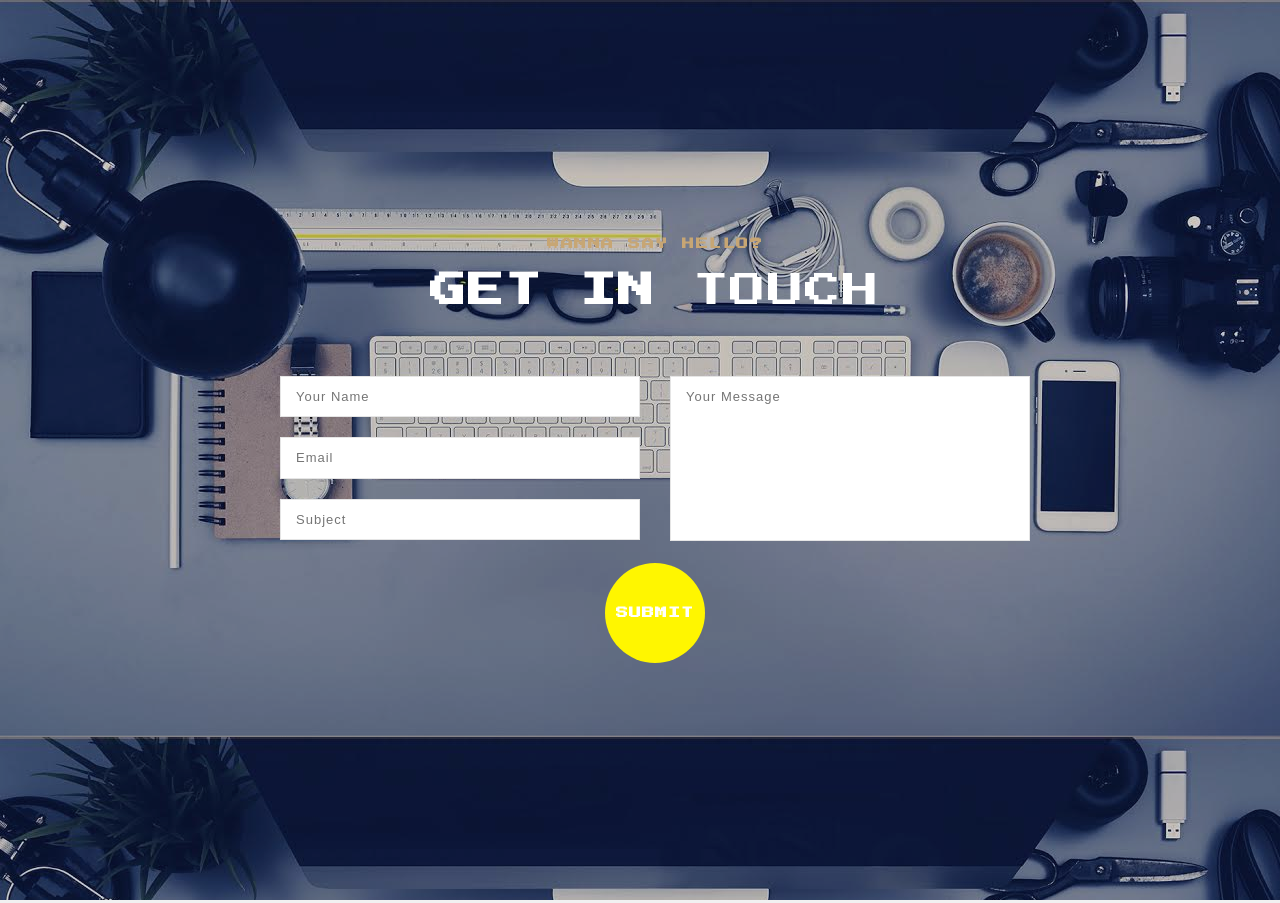
==== commit 79b12cd7: "old sites revert" ====
--- a/index.html
+++ b/index.html
@@ -1,274 +1,260 @@
-<!DOCTYPE HTML>
-<!--
-	Based on
-	Overflow by HTML5 UP
-	html5up.net | @ajlkn
-	modified by hjpithadia
--->
-<html>
-	<head>
-		<title>DoubleU.studio</title>
-		<meta charset="utf-8" />
-		<meta name="viewport" content="width=device-width, initial-scale=1" />
-		<!--[if lte IE 8]><script src="assets/js/ie/html5shiv.js"></script><![endif]-->
-		<link rel="stylesheet" href="assets/css/main.css" />
-		<!--[if lte IE 8]><link rel="stylesheet" href="assets/css/ie8.css" /><![endif]-->
-	</head>
-	<body>
-
-		<!-- Header -->
-			<section id="header">
-				<header>
-					<h1>DoubleU</h1>
-					<p>| studio |</p>
-				</header>
-				<footer>
-					<a href="#banner" class="button style2 scrolly-middle">Welcome</a>
-				</footer>
-			</section>
-
-		<!-- Banner -->
-			<section id="banner">
-				<header>
-					<h2>This is doubleU.studio</h2>
-				</header>
-				<p>All your design needs from one studio</p>
-				<footer>
-					<a href="#contact" class="button style2 scrolly">Get in touch</a>
-				</footer>
-			</section>
-
-
-
-		<!-- Portfolio -->
-			<article class="container box style2">
-				<header>
-					<h2>Graphic Design &amp; Print</h2>
-					<p>Each of our design is unique and is conceived to have a thought-provoking character.<br />
-						Our inspiration is drawn from a collective graphics design experience of 15+ years.
-					</p>
-				</header>
-				<div class="inner gallery">
-					<div class="row 0%">
-						<div class="3u 12u(mobile)"><<ul class="major-icons "><li><span class="icon style1 major fa-user"></span></li></ul></a></div>
-						<div class="3u 12u(mobile)"><<ul class="major-icons "><li><span class="icon style2 major fa-code"></span></li></ul></a></div>
-						<div class="3u 12u(mobile)"><<ul class="major-icons "><li><span class="icon style3 major fa-pencil"></span></li></ul></a></div>
-						<div class="3u 12u(mobile)"><<ul class="major-icons "><li><span class="icon style4 major fa-twitter"></span></li></ul></a></div>
-					</div>
-				</div>
-				<div class="inner gallery">
-					<div class="row 0%">
-						<div class="3u 12u(mobile)"><<ul class="major-icons "><li><span class="icon style4 major fa-photo"></span></li></ul></a></div>
-						<div class="3u 12u(mobile)"><<ul class="major-icons "><li><span class="icon style3 major fa-file-text"></span></li></ul></a></div>
-						<div class="3u 12u(mobile)"><<ul class="major-icons "><li><span class="icon style2 major fa-bus"></span></li></ul></a></div>
-						<div class="3u 12u(mobile)"><<ul class="major-icons "><li><span class="icon style1 major fa-camera-retro"></span></li></ul></a></div>
-					</div>
-				</div>
-			</article>
-
-		<!-- Contact -->
-			<article class="container box style3" id="contact">
-				<header>
-					<h2>We'd like to here from you</h2>
-					<p>Get in touch</p>
-				</header>
-				<form method="post" action="#">
-					<div class="row 50%">
-						<div class="6u 12u$(mobile)"><input type="text" class="text" name="name" placeholder="Name" /></div>
-						<div class="6u$ 12u$(mobile)"><input type="text" class="text" name="email" placeholder="Email" /></div>
-						<div class="12u$">
-							<textarea name="message" placeholder="Message"></textarea>
-						</div>
-						<div class="12u$">
-							<ul class="actions">
-								<li><input type="submit" value="Send Message" /></li>
-							</ul>
-						</div>
-					</div>
-				</form>
-			</article>
-
-		<!-- Generic -->
-		<!--
-			<article class="container box style3">
-				<header>
-					<h2>Generic Box</h2>
-					<p>Just a generic box. Nothing to see here.</p>
-				</header>
-				<section>
-					<header>
-						<h3>Paragraph</h3>
-						<p>This is a subtitle</p>
-					</header>
-					<p>Phasellus nisl nisl, varius id <sup>porttitor sed pellentesque</sup> ac orci. Pellentesque
-					habitant <strong>strong</strong> tristique <b>bold</b> et netus <i>italic</i> malesuada <em>emphasized</em> ac turpis egestas. Morbi
-					leo suscipit ut. Praesent <sub>id turpis vitae</sub> turpis pretium ultricies. Vestibulum sit
-					amet risus elit.</p>
-				</section>
-				<section>
-					<header>
-						<h3>Blockquote</h3>
-					</header>
-					<blockquote>Fringilla nisl. Donec accumsan interdum nisi, quis tincidunt felis sagittis eget.
-					tempus euismod. Vestibulum ante ipsum primis in faucibus.</blockquote>
-				</section>
-				<section>
-					<header>
-						<h3>Divider</h3>
-					</header>
-					<p>Donec consectetur <a href="#">vestibulum dolor et pulvinar</a>. Etiam vel felis enim, at viverra
-					ligula. Ut porttitor sagittis lorem, quis eleifend nisi ornare vel. Praesent nec orci
-					facilisis leo magna. Cras sit amet urna eros, id egestas urna. Quisque aliquam
-					tempus euismod. Vestibulum ante ipsum primis in faucibus orci luctus et ultrices
-					posuere cubilia.</p>
-					<hr />
-					<p>Donec consectetur vestibulum dolor et pulvinar. Etiam vel felis enim, at viverra
-					ligula. Ut porttitor sagittis lorem, quis eleifend nisi ornare vel. Praesent nec orci
-					facilisis leo magna. Cras sit amet urna eros, id egestas urna. Quisque aliquam
-					tempus euismod. Vestibulum ante ipsum primis in faucibus orci luctus et ultrices
-					posuere cubilia.</p>
-				</section>
-				<section>
-					<header>
-						<h3>Unordered List</h3>
-					</header>
-					<ul class="default">
-						<li>Donec consectetur vestibulum dolor et pulvinar. Etiam vel felis enim, at viverra ligula. Ut porttitor sagittis lorem, quis eleifend nisi ornare vel.</li>
-						<li>Donec consectetur vestibulum dolor et pulvinar. Etiam vel felis enim, at viverra ligula. Ut porttitor sagittis lorem, quis eleifend nisi ornare vel.</li>
-						<li>Donec consectetur vestibulum dolor et pulvinar. Etiam vel felis enim, at viverra ligula. Ut porttitor sagittis lorem, quis eleifend nisi ornare vel.</li>
-						<li>Donec consectetur vestibulum dolor et pulvinar. Etiam vel felis enim, at viverra ligula. Ut porttitor sagittis lorem, quis eleifend nisi ornare vel.</li>
-					</ul>
-				</section>
-				<section>
-					<header>
-						<h3>Ordered List</h3>
-					</header>
-					<ol class="default">
-						<li>Donec consectetur vestibulum dolor et pulvinar. Etiam vel felis enim, at viverra ligula. Ut porttitor sagittis lorem, quis eleifend nisi ornare vel.</li>
-						<li>Donec consectetur vestibulum dolor et pulvinar. Etiam vel felis enim, at viverra ligula. Ut porttitor sagittis lorem, quis eleifend nisi ornare vel.</li>
-						<li>Donec consectetur vestibulum dolor et pulvinar. Etiam vel felis enim, at viverra ligula. Ut porttitor sagittis lorem, quis eleifend nisi ornare vel.</li>
-						<li>Donec consectetur vestibulum dolor et pulvinar. Etiam vel felis enim, at viverra ligula. Ut porttitor sagittis lorem, quis eleifend nisi ornare vel.</li>
-					</ol>
-				</section>
-				<section>
-					<header>
-						<h3>Table</h3>
-					</header>
-					<div class="table-wrapper">
-						<table class="default">
-							<thead>
-								<tr>
-									<th>ID</th>
-									<th>Name</th>
-									<th>Description</th>
-									<th>Price</th>
-								</tr>
-							</thead>
-							<tbody>
-								<tr>
-									<td>45815</td>
-									<td>Something</td>
-									<td>Ut porttitor sagittis lorem quis nisi ornare.</td>
-									<td>29.99</td>
-								</tr>
-								<tr>
-									<td>24524</td>
-									<td>Nothing</td>
-									<td>Ut porttitor sagittis lorem quis nisi ornare.</td>
-									<td>19.99</td>
-								</tr>
-								<tr>
-									<td>45815</td>
-									<td>Something</td>
-									<td>Ut porttitor sagittis lorem quis nisi ornare.</td>
-									<td>29.99</td>
-								</tr>
-								<tr>
-									<td>24524</td>
-									<td>Nothing</td>
-									<td>Ut porttitor sagittis lorem quis nisi ornare.</td>
-									<td>19.99</td>
-								</tr>
-							</tbody>
-							<tfoot>
-								<tr>
-									<td colspan="3"></td>
-									<td>100.00</td>
-								</tr>
-							</tfoot>
-						</table>
-					</div>
-				</section>
-				<section>
-					<header>
-						<h3>Form</h3>
-					</header>
-					<form method="post" action="#">
-						<div class="row">
-							<div class="6u">
-								<input class="text" type="text" name="name" id="name" value="" placeholder="John Doe" />
-							</div>
-							<div class="6u">
-								<input class="text" type="text" name="email" id="email" value="" placeholder="johndoe@domain.tld" />
-							</div>
-						</div>
-						<div class="row">
-							<div class="12u">
-								<select name="department" id="department">
-									<option value="">Choose a department</option>
-									<option value="1">Manufacturing</option>
-									<option value="2">Administration</option>
-									<option value="3">Support</option>
-								</select>
-							</div>
-						</div>
-						<div class="row">
-							<div class="12u">
-								<input class="text" type="text" name="subject" id="subject" value="" placeholder="Enter your subject" />
-							</div>
-						</div>
-						<div class="row">
-							<div class="12u">
-								<textarea name="message" id="message" placeholder="Enter your message"></textarea>
-							</div>
-						</div>
-						<div class="row">
-							<div class="12u">
-								<ul class="actions">
-									<li><input type="submit" value="Submit" /></li>
-									<li><input type="reset" class="style3" value="Clear Form" /></li>
-								</ul>
-							</div>
-						</div>
-					</form>
-				</section>
-			</article>
-		-->
-
-		<section id="footer">
-			<ul class="icons">
-				<li><a href="#" class="icon fa-twitter"><span class="label">Twitter</span></a></li>
-				<li><a href="#" class="icon fa-facebook"><span class="label">Facebook</span></a></li>
-				<li><a href="#" class="icon fa-google-plus"><span class="label">Google+</span></a></li>
-				<li><a href="#" class="icon fa-pinterest"><span class="label">Pinterest</span></a></li>
-				<li><a href="#" class="icon fa-dribbble"><span class="label">Dribbble</span></a></li>
-				<li><a href="#" class="icon fa-linkedin"><span class="label">LinkedIn</span></a></li>
-			</ul>
-			<div class="copyright">
-				<ul class="menu">
-					<li>&copy; doubleu.studio&ensp;|&ensp;All rights reserved.</li>
-				</ul>
-			</div>
-		</section>
-
-		<!-- Scripts -->
-			<script src="assets/js/jquery.min.js"></script>
-			<script src="assets/js/jquery.scrolly.min.js"></script>
-			<script src="assets/js/jquery.poptrox.min.js"></script>
-			<script src="assets/js/skel.min.js"></script>
-			<script src="assets/js/util.js"></script>
-			<!--[if lte IE 8]><script src="assets/js/ie/respond.min.js"></script><![endif]-->
-			<script src="assets/js/main.js"></script>
-
-	</body>
+<!DOCTYPE html>
+
+<html lang="en">
+<head>
+    <meta charset="utf-8" />
+    <title>DoubleU.studio</title>
+    <meta name="description" content="" />
+    <meta name="keywords" content="creative, portfolio, template, theme, designed, html5, css3, responsive, mazel, onepage" />
+    <meta name="author" content="nileforest">
+    <meta name="viewport" content="width=device-width, initial-scale=1.0, maximum-scale=1.0" />
+    <!--[if IE]><meta http-equiv='X-UA-Compatible' content='IE=edge,chrome=1'><![endif]-->
+
+    <!-- Favicone Icon -->
+    <link rel="shortcut icon" type="image/x-icon" href="img/favicon.ico" />
+    <link rel="icon" type="image/png" href="img/favicon.png" />
+    <link rel="apple-touch-icon" href="img/favicon.png" />
+
+    <!-- Css -->
+    <link href="css/style.css" rel="stylesheet" type="text/css" />
+    <link href="css/bootstrap.css" rel="stylesheet" type="text/css" />
+    <link href="css/plugins/animate.css" rel="stylesheet" type="text/css" />
+    <!-- SLIDER REVOLUTION CSS SETTINGS -->
+    <link rel="stylesheet" type="text/css" href="rs-plugin/css/settings.css" media="screen" />
+
+    <!-- Fonts -->
+    <link href="https://fonts.googleapis.com/css?family=Press+Start+2P" rel="stylesheet">
+
+</head>
+<body>
+
+    <!-- Site preloader -->
+    <section id="preloader">
+        <div class="site-spinner"></div>
+    </section>
+    <!-- End Site preloader -->
+
+    <!-- Page Wraper -->
+    <div id="page-wraper">
+        <div class="wrapper">
+
+            <!-- Header -->
+            <div </div>
+            <!-- End Header -->
+
+            <!--Intro Section-->
+            <section id="intro" class="intro-fullscreen">
+                <!--Static Hero-->
+                <div class="intro-media bg-image overlay-dark20"></div>
+                <div class="intro-caption-waper dark-bg">
+                    <div class="intro-full-height container">
+                        <div class="intro-content">
+                            <div class="intro-content-inner">
+                              <div class="container">
+                                  <div class="row text-center">
+                                      <h6 class="page-title-alt color mb-15">Wanna say hello? </h6>
+                                      <h2 class="page-title">Get In <span class="text-light">Touch</span></h2>
+                                  </div>
+                                  <div class="row">
+                                      <div class="col-md-8 col-md-offset-2">
+                                          <div class="row">
+                                              <form id="contact" class="contact-form" role="form">
+                                                  <div class="col-md-12 text-center">
+                                                      <h5 class="successContent">
+                                                          <i class="fa fa-check left" style="color: #5cb45d;"></i>Your message has been sent successfully.
+                                                      </h5>
+                                                      <h5 class="errorContent" style="color: #e1534f;">
+                                                          <i class="fa fa-exclamation-circle left"></i>There was a problem validating the form please check!
+                                                      </h5>
+                                                  </div>
+                                                  <div class="col-md-6">
+                                                      <div class="form-field-wrapper">
+                                                          <input class="input-md form-full" id="form-name" type="text" name="form-name" placeholder="Your Name" required />
+                                                      </div>
+                                                      <div class="form-field-wrapper">
+                                                          <input class="input-md form-full" id="form-email" type="email" name="form-email" placeholder="Email" required />
+                                                      </div>
+                                                      <div class="form-field-wrapper">
+                                                          <input class="input-md form-full" id="form-subject" type="text" name="form-subject" placeholder="Subject" />
+                                                      </div>
+                                                  </div>
+                                                  <div class="col-md-6 mb-0">
+                                                      <div class="form-field-wrapper">
+                                                          <textarea class="input-md form-full" id="form-message" rows="7" name="form-message" placeholder="Your Message" required></textarea>
+                                                      </div>
+                                                  </div>
+                                                  <div class="col-md-12 text-center">
+                                                      <button class="btn-contact-submit btn btn-md btn-color" type="submit" id="form-submit" name="submit">Submit</button>
+                                                  </div>
+                                              </form>
+                                          </div>
+                                      </div>
+                                  </div>
+                              </div>
+                            </div>
+                        </div>
+                    </div>
+                </div>
+
+                <!-- End Static Hero-->
+
+            </section>
+            <!-- End Intro Section-->
+
+            <!-- About Section -->
+            <section </section>
+            <!-- End About Section -->
+
+            <!-- About Section 2 -->
+            <section </section>
+            <!-- End About Section 2 -->
+
+            <!-- Statement1 Section -->
+            <section </section>
+            <!-- End Statement1 Section -->
+
+            <!-- Team Section -->
+            <section </section>
+            <!-- End Team Section -->
+
+            <hr />
+
+            <!-- Accordian & Skills Section-->
+            <section </section>
+            <!-- End Accordian & Skills Section-->
+
+            <!-- Testimonials Section-->
+            <section </section>
+            <!-- End Testimonials Section -->
+
+            <!-- Work Process Section -->
+            <section </section>
+            <!-- End Work Process Section -->
+
+            <hr />
+
+            <!--Latest Work Section-->
+            <section </section>
+            <!-- End Latest Work Section-->
+
+            <!-- Portfolio Section -->
+            <section </section>
+            <!-- End Portfolio Section -->
+
+            <!-- Action Box Section -->
+            <section </section>
+            <!-- Action Box Section -->
+
+            <!-- Service Section -->
+            <section </section>
+            <!-- End Service Section -->
+
+            <!-- Counter Section -->
+            <section </section>
+            <!-- End Counter Section -->
+
+            <!-- Pricing Table -->
+            <section </section>
+            <!-- End Pricing Table -->
+
+            <!-- video Section -->
+            <section </section>
+            <!-- End video Section -->
+
+            <!-- Client Logo -->
+            <section </section>
+            <!-- End Client Logo -->
+
+            <hr />
+
+            <!-- Tabs & Extra Elements -->
+            <section </section>
+            <!-- End Tabs & Extra Elements -->
+
+            <!-- Contact Form -->
+            <!--
+            <section id="contact-us" class="section-padding dark-bg bg-image overlay-dark60" data-background-img="img/full/20.jpg" data-stellar-background-ratio="0.5">
+                <div class="container">
+                    <div class="row text-center">
+                        <h6 class="page-title-alt color mb-15">Wanna say hello? </h6>
+                        <h2 class="page-title">Get In <span class="text-light">Touch</span></h2>
+                    </div>
+                    <div class="row">
+                        <div class="col-md-8 col-md-offset-2">
+                            <div class="row">
+                                <form id="contact" class="contact-form" role="form">
+                                    <div class="col-md-12 text-center">
+                                        <h5 class="successContent">
+                                            <i class="fa fa-check left" style="color: #5cb45d;"></i>Your message has been sent successfully.
+                                        </h5>
+                                        <h5 class="errorContent" style="color: #e1534f;">
+                                            <i class="fa fa-exclamation-circle left"></i>There was a problem validating the form please check!
+                                        </h5>
+                                    </div>
+                                    <div class="col-md-6">
+                                        <div class="form-field-wrapper">
+                                            <input class="input-md form-full" id="form-name" type="text" name="form-name" placeholder="Your Name" required />
+                                        </div>
+                                        <div class="form-field-wrapper">
+                                            <input class="input-md form-full" id="form-email" type="email" name="form-email" placeholder="Email" required />
+                                        </div>
+                                        <div class="form-field-wrapper">
+                                            <input class="input-md form-full" id="form-subject" type="text" name="form-subject" placeholder="Subject" />
+                                        </div>
+                                    </div>
+                                    <div class="col-md-6 mb-0">
+                                        <div class="form-field-wrapper">
+                                            <textarea class="input-md form-full" id="form-message" rows="7" name="form-message" placeholder="Your Message" required></textarea>
+                                        </div>
+                                    </div>
+                                    <div class="col-md-12 text-center">
+                                        <button class="btn-contact-submit btn btn-md btn-color" type="submit" id="form-submit" name="submit">Submit</button>
+                                    </div>
+                                </form>
+                            </div>
+                        </div>
+                    </div>
+                </div>
+            </section>
+          -->
+            <!-- End Contact Form -->
+
+
+            <!--Contact Info Section-->
+            <section </section>
+            <!-- End Contact Info Section-->
+
+            <!--Footer Section-->
+            <footer </footer>
+            <!-- End Footer Section-->
+
+        </div>
+    </div>
+    <!-- End Page Wraper -->
+
+    <!-- Js -->
+    <script src="js/jquery-1.11.2.min.js" type="text/javascript"></script>
+    <script src="js/plugins/jquery.easing.1.3.js" type="text/javascript"></script>
+    <script src="js/plugins/bootstrap.min.js" type="text/javascript"></script>
+    <script src="js/plugins/jquery.fitvids.js" type="text/javascript"></script>
+    <script src="js/plugins/jquery.stellar.min.js" type="text/javascript"></script>
+    <script src="js/plugins/isotope.pkgd.min.js" type="text/javascript"></script>
+    <script src="js/plugins/jquery.appear.js" type="text/javascript"></script>
+    <script src="js/plugins/jquery.fs.tipper.min.js" type="text/javascript"></script>
+    <script src="js/plugins/jquery.countTo.js" type="text/javascript"></script>
+    <script src="js/plugins/owl.carousel.min.js" type="text/javascript"></script>
+    <!-- SLIDER REVOLUTION SCRIPTS  -->
+    <script src="rs-plugin/js/jquery.themepunch.tools.min.js" type="text/javascript"></script>
+    <script src="rs-plugin/js/jquery.themepunch.revolution.min.js" type="text/javascript"></script>
+    <!-- End SLIDER REVOLUTION SCRIPTS  -->
+    <script src="js/plugins/jquery.magnific-popup.min.js" type="text/javascript"></script>
+    <script src="js/plugins/jquery.singlePageNav.min.js" type="text/javascript"></script>
+    <script src="js/plugins/wow.min.js" type="text/javascript"></script>
+    <script src="js/plugins/jquery.validate.min.js" type="text/javascript"></script>
+    <script src="js/contact-form.js" type="text/javascript"></script>
+    <script src="js/map.js" type="text/javascript"></script>
+    <script src="js/theme.js" type="text/javascript"></script>
+
+
+</body>
 </html>
--- a/css/style.css
+++ b/css/style.css
@@ -0,0 +1,3101 @@
+﻿
+@import url("fontAwesome_icon_font.css");
+@import url("linea_icon_font.css");
+@import url("./plugins/owl.carousel.css");
+@import url("./plugins/jquery.fs.tipper.css");
+@import url("./plugins/magnific-popup.css");
+@import url(https://fonts.googleapis.com/css?family=Press+Start+2P)
+
+
+/*
+* BASIC
+  - General Style
+  - Typography Style
+  - Button Style
+  - Form Style
+  - Spacer Style
+
+* HEADER
+  - Header Style
+  - Logo Style
+  - Navigation Menu Style
+
+* INTRO
+  - intro
+  - Slider
+
+* GLOBEL
+  - Content Box (Services Box, Featured Box, icon-box, etc...)
+  - Cover Box
+  - Slider
+  - Portfolio (Isotop Grid, box, etc...)
+
+* ELEMENTS
+  - Team Box
+  - Skills Bar
+  - Process
+  - Accordion & Toggle
+  - Tabs
+  - Action-box
+  - Counter
+  - Pricing-box
+  - Client Logo
+  - Contact Form, Map, contact-info
+  - Preloader
+
+* Footer
+  - Footer Logo
+  - Copyright
+  - Social
+
+
+/*-------------------------------------------------------------------------------------------*/
+/* BASIC     ||---------------------------- */
+/*-------------------------------------------------------------------------------------------*/
+
+/* General Style   ||-------------------*/
+body {
+    color: #666666;
+    font-family: "Press Start 2P", cursive;
+    font-weight: 400;
+    font-size: 14px;
+    /*line-height: 1.42857;*/
+    line-height: 1.6;
+    padding: 0;
+    margin: 0;
+}
+
+#page-wraper .wrapper {
+    position: relative;
+    width: 100%;
+}
+
+.page-padding {
+    padding: 0px;
+}
+
+    .page-padding #page-wraper .wrapper {
+        padding: 30px;
+    }
+
+.page-border {
+    position: fixed;
+    background: #fff;
+    display: none;
+    z-index: 99;
+}
+
+.page-padding .page-border {
+    display: block;
+}
+
+.page-border.left {
+    width: 30px;
+    left: 0;
+    top: 0;
+    height: 100%;
+}
+
+.page-border.right {
+    width: 30px;
+    right: 0;
+    top: 0;
+    height: 100%;
+}
+
+.page-border.top {
+    width: 100%;
+    left: 0;
+    top: 0;
+    height: 30px;
+}
+
+.page-border.bottom {
+    width: 100%;
+    left: 0;
+    bottom: 0;
+    height: 30px;
+}
+
+@media (max-width: 480px) {
+    .page-padding #page-wraper .wrapper {
+        padding: 15px;
+    }
+
+    .page-border.right, .page-border.left {
+        width: 15px;
+    }
+
+    .page-border.top, .page-border.bottom {
+        height: 15px;
+    }
+}
+
+
+.black-bg {
+    background-color: #333;
+}
+
+.Brown-bg {
+    background-color: #5a2800;
+}
+
+.gray-bg {
+    background-color: #f6f6f6;
+}
+
+.white-bg {
+    background-color: #FFF;
+}
+
+.bg-cover-section, .small-bg-cover-section {
+    background-size: cover;
+    background-position: top center;
+}
+
+.dark-bg h1, .dark-bg h2, .dark-bg h3, .dark-bg h4, .dark-bg h5, .dark-bg h6,
+.dark-bg p, .dark-bg p.small, .dark-bg p.large, .dark-bg p.lead,
+.dark-bg .page-icon, .dark-bg .page-icon-sm,
+.dark-bg ul, .dark-bg ol, .dark-bg li,
+.dark-bg .alt-icon-top, .dark-bg .alt-icon-left, .dark-bg .alt-icon-right {
+    color: #fff;
+}
+
+.bg-image {
+    background-position: center center;
+    background-repeat: no-repeat;
+    background-size: cover;
+    background-attachment: fixed;
+}
+
+.overlay-dark, .overlay-dark20, .overlay-dark60, .overlay-dark80, .overlay-dark90, .overlay-light, .overlay-light80 {
+    position: relative;
+    z-index: 1;
+}
+
+    .overlay-dark:before, .overlay-dark20:before, .overlay-dark60:before, .overlay-dark80:before, .overlay-dark90:before, .overlay-light:before, .overlay-light80:before {
+        left: 0;
+        top: 0;
+        position: absolute;
+        width: 100%;
+        height: 100%;
+        content: "";
+        z-index: -1;
+    }
+
+    .overlay-dark:before {
+        background-color: rgba(34,34,34,0.85);
+    }
+
+    .overlay-dark20:before {
+        background-color: rgba(34,34,34,0.2);
+    }
+
+    .overlay-dark60:before {
+        background-color: rgba(34,34,34,0.6);
+    }
+
+    .overlay-dark80:before {
+        background-color: rgba(34,34,34,0.8);
+    }
+
+    .overlay-dark90:before {
+        background-color: rgba(34,34,34,0.9);
+    }
+
+
+    .overlay-light:before {
+        background-color: rgba(255,255,255,0.4);
+    }
+
+    .overlay-light80:before {
+        background-color: rgba(255,255,255,0.8);
+    }
+
+.page-icon {
+    color: #333;
+    font-size: 50px;
+    line-height: 50px;
+    padding-bottom: 15px;
+    width: 100%;
+}
+
+.page-icon-sm {
+    color: #333;
+    font-size: 25px;
+    margin-bottom: 15px;
+}
+
+a {
+    color: #333;
+    cursor: pointer;
+    text-decoration: none;
+}
+
+    a:hover {
+        color: #c7a674;
+    }
+
+i.left, .i-left {
+    margin-right: 6px;
+}
+
+i.right, .i-right {
+    margin-left: 6px;
+}
+
+hr {
+    border-top: 1px solid #f1f1f1 !important;
+    margin-bottom: 0 !important;
+    margin-top: 0 !important;
+}
+
+.video {
+    max-width: 100%;
+    height: auto;
+}
+
+iframe,
+embed,
+object {
+    max-width: 100%;
+}
+
+/* Typography Style   ||-----------------------------------*/
+
+/*heading*/
+h1, h2, h3, h4, h5, h6 {
+    color: #333;
+    text-transform: uppercase;
+    font-family: "Press Start 2P", cursive;
+    font-weight: 700;
+    margin-top: 0px;
+    line-height: 1.3;
+    margin-bottom: 15px;
+    letter-spacing: 1.5px;
+}
+
+h1 {
+    font-size: 42px;
+}
+
+h2 {
+    font-size: 36px;
+    font-weight: 800;
+}
+
+h3 {
+    font-size: 24px;
+}
+
+h4 {
+    font-size: 18px;
+}
+
+h5 {
+    font-size: 14px;
+}
+
+h6 {
+    font-size: 12px;
+}
+
+    h1.white, h2.white, h3.white, h4.white, h5.white, h6.white, h6 .white {
+        color: #fff;
+    }
+
+    h1.color, h2.color, h3.color, h4.color, h5.color, h6.color, h6 .color {
+        color: #c7a674;
+    }
+
+
+.page-title {
+    margin-bottom: 60px;
+    font-weight: 800;
+}
+
+.page-title2 {
+    margin-bottom: 90px;
+    font-weight: 800;
+}
+
+.page-title-alt {
+    margin-bottom: 30px;
+    color: #c7a674;
+}
+
+.content-title {
+    margin-bottom: 25px;
+}
+
+.features-title {
+    margin-bottom: 15px;
+}
+
+
+
+.text-light {
+    font-weight: 300;
+}
+
+.text-regular {
+    font-weight: 400;
+}
+
+.text-bold {
+    font-weight: 600;
+}
+
+.text-extra-bold {
+    font-weight: 700;
+}
+
+.text-italic {
+    font-style: italic;
+}
+
+.max-width-700 {
+    max-width: 700px;
+    margin-left: auto;
+    margin-right: auto;
+}
+
+/*Paragraph*/
+p {
+    font-family: "Press Start 2P", cursive;
+    font-size: 14px;
+    color: #666666;
+    line-height: 1.6;
+    font-weight: 400;
+    margin-bottom: 15px;
+    margin-top: 0px;
+}
+
+    p.small {
+        font-size: 12px;
+    }
+
+    p.large {
+        font-size: 16px;
+    }
+
+    p.lead {
+        font-size: 22px;
+        margin-bottom: 25px;
+    }
+
+        p.white, p.small.white, p.large.white, p.lead.white, p .white, .white {
+            color: #fff;
+        }
+
+        p.dark, p.small.dark, p.large.dark, p.lead.dark, p .dark, .dark {
+            color: #666666;
+        }
+
+        p.color p.small.color, p.large.color, p.lead.color, p .color, .color {
+            color: #c7a674;
+        }
+
+/* listing */
+ul.list-inside {
+    padding-left: 0px;
+    list-style: inside;
+    margin-bottom: 25px;
+    font-size: 16px;
+}
+
+ul.list-none {
+    list-style: none;
+    padding-left: 0px;
+}
+
+
+/*Links & Anchor Tag*/
+.dark-bg a {
+}
+
+    .dark-bg a:hover {
+    }
+
+a {
+    transition: all 0.3s ease 0s;
+    -moz-transition: all 0.3s ease 0s;
+    -webkit-transition: all 0.3s ease 0s;
+    -o-transition: all 0.3s ease 0s;
+}
+
+.link, .link-d {
+    text-transform: uppercase;
+    letter-spacing: 1px;
+    font-size: 12px;
+    font-weight: 400;
+    color: inherit;
+    padding-bottom: 2px;
+    text-decoration: none;
+    transition: all 0.3s ease 0s;
+    -moz-transition: all 0.3s ease 0s;
+    -webkit-transition: all 0.3s ease 0s;
+    -o-transition: all 0.3s ease 0s;
+}
+
+.Link {
+    color: #333;
+}
+
+    .Link:hover {
+        color: #c7a674;
+    }
+
+.link-d {
+    color: #fff;
+}
+
+    .link-d:hover {
+        color: #c7a674;
+    }
+
+
+/* Button Style   ||--------------------------------*/
+.btn, button {
+    font-size: 1.2rem;
+    line-height: 1;
+    font-weight: 600;
+    font-family: "Press Start 2P", cursive;
+    letter-spacing: 1px;
+    text-decoration: none !important;
+    text-transform: uppercase;
+    text-align: center;
+    transition: all 0.3s ease 0s;
+    -moz-transition: all 0.3s ease 0s;
+    -webkit-transition: all 0.3s ease 0s;
+    -o-transition: all 0.3s ease 0s;
+    outline: none;
+    border-width: 2px;
+    border-style: solid;
+    display:inline;
+    -webkit-border-radius: 2px !important;
+    -moz-border-radius: 2px !important;
+    border-radius: 2px !important;
+    -o-border-radius: 2px !important;
+}
+
+    .btn i, button i, i.left {
+        margin-right: 6px;
+    }
+
+i.right {
+    margin-left: 6px;
+    margin-right: 0px !important;
+}
+
+.btn-sm {
+    padding: 9px 30px !important;
+    display: inline-block;
+}
+
+.btn-md {
+    display: inline-block;
+}
+
+.btn-lg {
+    padding: 14px 30px !important;
+    display: inline-block;
+}
+
+.btn-black {
+    background-color: #333;
+    border-color: transparent;
+    color: #fff;
+}
+
+    .btn-black:hover {
+        background-color: #23233b;
+        border-color: transparent;
+        color: #fff;
+    }
+
+.btn-color {
+    background-color: #fff600;
+    border-color: transparent;
+    color: #fff;
+}
+
+    .btn-color:hover {
+        background-color:  #23233b;
+        border-color: transparent;
+        color: #fff;
+    }
+
+.btn-white {
+    background-color: rgba(255,255,255,1);
+    border-color: transparent;
+    color: #333;
+}
+
+    .btn-white:hover {
+        background-color: rgba(255,255,255,0.85);
+        border-color: transparent;
+        color: #333;
+    }
+
+/* Form Style   ||--------------------------------*/
+form {
+    position: relative;
+}
+
+button {
+    outline: none;
+}
+
+button, html input[type="button"], input[type="reset"], input[type="submit"] {
+    cursor: pointer;
+    display: inline-block;
+}
+
+button, input, textarea, select {
+    font-family: "Press Start 2P", cursive;
+    font-size: 12px;
+}
+
+    input[type="text"], input[type="email"], input[type="tel"], input[type="number"], input[type="password"], input[type="radio"], input[type="checkbox"], textarea, select {
+        appearance: none;
+        -webkit-appearance: none;
+        border: 1px solid rgba(0, 0, 0, 0.1);
+        background: #fff;
+        -webkit-border-radius: 0px !important;
+        -moz-border-radius: 0px !important;
+        border-radius: 0px !important;
+        color: #333;
+        outline: none;
+        font-weight: 400;
+        letter-spacing: 1px;
+        font-size: 13px;
+        padding-left: 15px;
+        padding-right: 15px;
+        transition: all 0.2s cubic-bezier(0, 0, 0.58, 1) 0s;
+        -moz-transition: all 0.2s cubic-bezier(0, 0, 0.58, 1) 0s;
+        -webkit-transition: all 0.2s cubic-bezier(0, 0, 0.58, 1) 0s;
+        -o-transition: all 0.2s cubic-bezier(0, 0, 0.58, 1) 0s;
+        display: inline-block;
+        /*text-transform: uppercase;*/
+        line-height: 1.2;
+    }
+
+        input[type="text"]:hover, input[type="email"]:hover, input[type="tel"]:hover, input[type="number"]:hover, input[type="radio"]:hover, input[type="checkbox"]:hover, input[type="password"]:hover, textarea:hover, select:hover {
+            border: 1px solid rgba(0, 0, 0, 0.2);
+        }
+
+        input[type="text"]:focus, input[type="email"]:focus, input[type="tel"]:focus, input[type="number"]:focus, input[type="radio"]:focus, input[type="checkbox"]:focus, input[type="password"]:focus, textarea:focus {
+            border: 1px solid rgba(0, 0, 0, 0.7);
+            color: #333;
+        }
+
+    input.input-lg, .input-lg {
+        padding-top: 14px;
+        padding-bottom: 14px;
+    }
+
+    input.input-md, .input-md {
+        padding-top: 12px;
+        padding-bottom: 12px;
+    }
+
+    input.input-sm, .input-sm {
+        padding-top: 10px;
+        padding-bottom: 10px;
+    }
+
+    input.input-xs, .input-xs {
+        padding-top: 8px;
+        padding-bottom: 8px;
+    }
+
+
+
+textarea {
+    height: 120px;
+    font-size: 13px !important;
+}
+
+label {
+    color: #333;
+    font-size: 12px;
+    margin-bottom: 10px;
+    padding-right: 3px;
+    font-weight: 600;
+    text-transform: uppercase;
+    letter-spacing: 1px;
+    margin-top: 6px;
+    font-family: "Press Start 2P", cursive;
+}
+
+.form-full {
+    width: 100%;
+}
+
+.form-full-height {
+    height: 100%;
+}
+
+.form-field-wrapper {
+    margin-bottom: 20px;
+    position: relative;
+}
+
+form .error {
+    border-color: #e1534f;
+}
+
+form label.error {
+    margin-bottom: 0px;
+    margin-top: 3px;
+    color: #e1534f;
+    font-size: 12px;
+    font-weight: 400;
+}
+
+.successContent, .errorContent {
+    margin-bottom: 20px;
+    display: none;
+    text-transform: none;
+    letter-spacing: 1px;
+}
+
+/* Spacer Style   ||------------------------*/
+/*spacing*/
+.spacer-15 {
+    height: 15px;
+    width: 100%;
+}
+
+.spacer-30 {
+    height: 30px;
+    width: 100%;
+}
+
+.spacer-45 {
+    height: 45px;
+    width: 100%;
+}
+
+.spacer-60 {
+    height: 60px;
+    width: 100%;
+}
+
+.spacer-75 {
+    height: 75px;
+    width: 100%;
+}
+
+.spacer-90 {
+    height: 90px;
+    width: 100%;
+}
+
+
+/*padding*/
+.section-padding {
+    padding-top: 100px;
+    padding-bottom: 100px;
+}
+
+.section-padding-t {
+    padding-top: 100px;
+}
+
+.section-padding-b {
+    padding-bottom: 100px;
+}
+/*--*/
+.p-90 {
+    padding: 90px;
+}
+
+.ptb-90 {
+    padding-top: 90px;
+    padding-bottom: 90px;
+}
+
+.plt-90 {
+    padding-left: 90px;
+    padding-right: 90px;
+}
+
+.pt-90 {
+    padding-top: 90px;
+}
+
+.pb-90 {
+    padding-bottom: 90px;
+}
+/*--*/
+.p-85 {
+    padding: 85px;
+}
+
+.ptb-85 {
+    padding-top: 85px;
+    padding-bottom: 85px;
+}
+
+.plt-85 {
+    padding-left: 85px;
+    padding-right: 85px;
+}
+
+.pt-85 {
+    padding-top: 85px;
+}
+
+.pb-85 {
+    padding-bottom: 85px;
+}
+/*--*/
+.p-80 {
+    padding: 80px;
+}
+
+.ptb-80 {
+    padding-top: 80px;
+    padding-bottom: 80px;
+}
+
+.plt-80 {
+    padding-left: 80px;
+    padding-right: 80px;
+}
+
+.pt-80 {
+    padding-top: 80px;
+}
+
+.pb-80 {
+    padding-bottom: 80px;
+}
+/*--*/
+.p-75 {
+    padding: 75px;
+}
+
+.ptb-75 {
+    padding-top: 75px;
+    padding-bottom: 75px;
+}
+
+.plt-75 {
+    padding-left: 75px;
+    padding-right: 75px;
+}
+
+.pt-75 {
+    padding-top: 75px;
+}
+
+.pb-75 {
+    padding-bottom: 75px;
+}
+/*--*/
+.p-70 {
+    padding: 70px;
+}
+
+.ptb-70 {
+    padding-top: 70px;
+    padding-bottom: 70px;
+}
+
+.plt-70 {
+    padding-left: 70px;
+    padding-right: 70px;
+}
+
+.pt-70 {
+    padding-top: 70px;
+}
+
+.pb-70 {
+    padding-bottom: 70px;
+}
+/*--*/
+.p-65 {
+    padding: 65px;
+}
+
+.ptb-65 {
+    padding-top: 65px;
+    padding-bottom: 65px;
+}
+
+.plt-65 {
+    padding-left: 65px;
+    padding-right: 65px;
+}
+
+.pt-65 {
+    padding-top: 65px;
+}
+
+.pb-65 {
+    padding-bottom: 65px;
+}
+/*--*/
+.p-60 {
+    padding: 60px;
+}
+
+.ptb-60 {
+    padding-top: 60px;
+    padding-bottom: 60px;
+}
+
+.plt-60 {
+    padding-left: 60px;
+    padding-right: 60px;
+}
+
+.pt-60 {
+    padding-top: 60px;
+}
+
+.pb-60 {
+    padding-bottom: 60px;
+}
+/*--*/
+.p-55 {
+    padding: 55px;
+}
+
+.ptb-55 {
+    padding-top: 55px;
+    padding-bottom: 55px;
+}
+
+.plt-55 {
+    padding-left: 55px;
+    padding-right: 55px;
+}
+
+.pt-55 {
+    padding-top: 55px;
+}
+
+.pb-55 {
+    padding-bottom: 55px;
+}
+/*--*/
+.p-50 {
+    padding: 50px;
+}
+
+.ptb-50 {
+    padding-top: 50px;
+    padding-bottom: 50px;
+}
+
+.plt-50 {
+    padding-left: 50px;
+    padding-right: 50px;
+}
+
+.pt-50 {
+    padding-top: 50px;
+}
+
+.pb-50 {
+    padding-bottom: 50px;
+}
+/*--*/
+.p-45 {
+    padding: 45px;
+}
+
+.ptb-45 {
+    padding-top: 45px;
+    padding-bottom: 45px;
+}
+
+.plt-45 {
+    padding-left: 45px;
+    padding-right: 45px;
+}
+
+.pt-45 {
+    padding-top: 45px;
+}
+
+.pb-45 {
+    padding-bottom: 45px;
+}
+/*--*/
+.p-40 {
+    padding: 40px;
+}
+
+.ptb-40 {
+    padding-top: 40px;
+    padding-bottom: 40px;
+}
+
+.plt-40 {
+    padding-left: 40px;
+    padding-right: 40px;
+}
+
+.pt-40 {
+    padding-top: 40px;
+}
+
+.pb-40 {
+    padding-bottom: 40px;
+}
+/*--*/
+.p-35 {
+    padding: 35px;
+}
+
+.ptb-35 {
+    padding-top: 35px;
+    padding-bottom: 35px;
+}
+
+.plt-35 {
+    padding-left: 35px;
+    padding-right: 35px;
+}
+
+.pt-35 {
+    padding-top: 35px;
+}
+
+.pb-35 {
+    padding-bottom: 35px;
+}
+/*--*/
+.p-30 {
+    padding: 30px;
+}
+
+.ptb-30 {
+    padding-top: 30px;
+    padding-bottom: 30px;
+}
+
+.plt-30 {
+    padding-left: 30px;
+    padding-right: 30px;
+}
+
+.pt-30 {
+    padding-top: 30px;
+}
+
+.pb-30 {
+    padding-bottom: 30px;
+}
+/*--*/
+.p-25 {
+    padding: 25px;
+}
+
+.ptb-25 {
+    padding-top: 25px;
+    padding-bottom: 25px;
+}
+
+.plt-25 {
+    padding-left: 25px;
+    padding-right: 25px;
+}
+
+.pt-25 {
+    padding-top: 25px;
+}
+
+.pb-25 {
+    padding-bottom: 25px;
+}
+/*--*/
+.p-20 {
+    padding: 20px;
+}
+
+.ptb-20 {
+    padding-top: 20px;
+    padding-bottom: 20px;
+}
+
+.plt-20 {
+    padding-left: 20px;
+    padding-right: 20px;
+}
+
+.pt-20 {
+    padding-top: 20px;
+}
+
+.pb-20 {
+    padding-bottom: 20px;
+}
+/*--*/
+.p-15 {
+    padding: 15px;
+}
+
+.ptb-15 {
+    padding-top: 15px;
+    padding-bottom: 15px;
+}
+
+.plr-15 {
+    padding-left: 15px;
+    padding-right: 15px;
+}
+
+.plt-15 {
+    padding-left: 15px;
+    padding-right: 15px;
+}
+
+.pt-15 {
+    padding-top: 15px;
+}
+
+.pb-15 {
+    padding-bottom: 15px;
+}
+/*--*/
+.p-10 {
+    padding: 10px;
+}
+
+.ptb-10 {
+    padding-top: 10px;
+    padding-bottom: 10px;
+}
+
+.plt-10 {
+    padding-left: 10px;
+    padding-right: 10px;
+}
+
+.pt-10 {
+    padding-top: 10px;
+}
+
+.pb-10 {
+    padding-bottom: 10px;
+}
+/*--*/
+.p-5 {
+    padding: 5px;
+}
+
+.ptb-5 {
+    padding-top: 5px;
+    padding-bottom: 5px;
+}
+
+.plt-5 {
+    padding-left: 5px;
+    padding-right: 5px;
+}
+
+.pt-5 {
+    padding-top: 5px;
+}
+
+.pb-5 {
+    padding-bottom: 5px;
+}
+
+
+
+/*margrin*/
+.container-margin {
+    margin-top: 90px;
+    margin-bottom: 90px;
+}
+
+.container-margin-t {
+    margin-top: 90px;
+}
+
+.container-margin-b {
+    margin-bottom: 90px;
+}
+
+/*--*/
+.m-90 {
+    margin: 90px;
+}
+
+.mtb-90 {
+    margin-top: 90px;
+    margin-bottom: 90px;
+}
+
+.mlt-90 {
+    margin-left: 90px;
+    margin-right: 90px;
+}
+
+.mt-90 {
+    margin-top: 90px;
+}
+
+.mb-90 {
+    margin-bottom: 90px;
+}
+/*--*/
+.m-85 {
+    margin: 85px;
+}
+
+.mtb-85 {
+    margin-top: 85px;
+    margin-bottom: 85px;
+}
+
+.mlt-85 {
+    margin-left: 85px;
+    margin-right: 85px;
+}
+
+.mt-85 {
+    margin-top: 85px;
+}
+
+.mb-85 {
+    margin-bottom: 85px;
+}
+/*--*/
+.m-80 {
+    margin: 80px;
+}
+
+.mtb-80 {
+    margin-top: 80px;
+    margin-bottom: 80px;
+}
+
+.mlt-80 {
+    margin-left: 80px;
+    margin-right: 80px;
+}
+
+.mt-80 {
+    margin-top: 80px;
+}
+
+.mb-80 {
+    margin-bottom: 80px;
+}
+/*--*/
+.m-75 {
+    margin: 75px;
+}
+
+.mtb-75 {
+    margin-top: 75px;
+    margin-bottom: 75px;
+}
+
+.mlt-75 {
+    margin-left: 75px;
+    margin-right: 75px;
+}
+
+.mt-75 {
+    margin-top: 75px;
+}
+
+.mb-75 {
+    margin-bottom: 75px;
+}
+/*--*/
+.m-70 {
+    margin: 70px;
+}
+
+.mtb-70 {
+    margin-top: 70px;
+    margin-bottom: 70px;
+}
+
+.mlt-70 {
+    margin-left: 70px;
+    margin-right: 70px;
+}
+
+.mt-70 {
+    margin-top: 70px;
+}
+
+.mb-70 {
+    margin-bottom: 70px;
+}
+/*--*/
+.m-65 {
+    margin: 65px;
+}
+
+.mtb-65 {
+    margin-top: 65px;
+    margin-bottom: 65px;
+}
+
+.mlt-65 {
+    margin-left: 65px;
+    margin-right: 65px;
+}
+
+.mt-65 {
+    margin-top: 65px;
+}
+
+.mb-65 {
+    margin-bottom: 65px;
+}
+/*--*/
+.m-60 {
+    margin: 60px;
+}
+
+.mtb-60 {
+    margin-top: 60px;
+    margin-bottom: 60px;
+}
+
+.mlt-60 {
+    margin-left: 60px;
+    margin-right: 60px;
+}
+
+.mt-60 {
+    margin-top: 60px;
+}
+
+.mb-60 {
+    margin-bottom: 60px;
+}
+/*--*/
+.m-55 {
+    margin: 55px;
+}
+
+.mtb-55 {
+    margin-top: 55px;
+    margin-bottom: 55px;
+}
+
+.mlt-55 {
+    margin-left: 55px;
+    margin-right: 55px;
+}
+
+.mt-55 {
+    margin-top: 55px;
+}
+
+.mb-55 {
+    margin-bottom: 55px;
+}
+/*--*/
+.m-50 {
+    margin: 50px;
+}
+
+.mtb-50 {
+    margin-top: 50px;
+    margin-bottom: 50px;
+}
+
+.mlt-50 {
+    margin-left: 50px;
+    margin-right: 50px;
+}
+
+.mt-50 {
+    margin-top: 50px;
+}
+
+.mb-50 {
+    margin-bottom: 50px;
+}
+/*--*/
+.m-45 {
+    margin: 45px;
+}
+
+.mtb-45 {
+    margin-top: 45px;
+    margin-bottom: 45px;
+}
+
+.mlt-45 {
+    margin-left: 45px;
+    margin-right: 45px;
+}
+
+.mt-45 {
+    margin-top: 45px;
+}
+
+.mb-45 {
+    margin-bottom: 45px;
+}
+/*--*/
+.m-40 {
+    margin: 40px;
+}
+
+.mtb-40 {
+    margin-top: 40px;
+    margin-bottom: 40px;
+}
+
+.mlt-40 {
+    margin-left: 40px;
+    margin-right: 40px;
+}
+
+.mt-40 {
+    margin-top: 40px;
+}
+
+.mb-40 {
+    margin-bottom: 40px;
+}
+/*--*/
+.m-35 {
+    margin: 35px;
+}
+
+.mtb-35 {
+    margin-top: 35px;
+    margin-bottom: 35px;
+}
+
+.mlt-35 {
+    margin-left: 35px;
+    margin-right: 35px;
+}
+
+.mt-35 {
+    margin-top: 35px;
+}
+
+.mb-35 {
+    margin-bottom: 35px;
+}
+/*--*/
+.m-30 {
+    margin: 30px;
+}
+
+.mtb-30 {
+    margin-top: 30px;
+    margin-bottom: 30px;
+}
+
+.mlt-30 {
+    margin-left: 30px;
+    margin-right: 30px;
+}
+
+.mt-30 {
+    margin-top: 30px;
+}
+
+.mb-30 {
+    margin-bottom: 30px;
+}
+/*--*/
+.m-25 {
+    margin: 25px;
+}
+
+.mtb-25 {
+    margin-top: 25px;
+    margin-bottom: 25px;
+}
+
+.mlt-25 {
+    margin-left: 25px;
+    margin-right: 25px;
+}
+
+.mt-25 {
+    margin-top: 25px;
+}
+
+.mb-25 {
+    margin-bottom: 25px;
+}
+/*--*/
+.m-20 {
+    margin: 20px;
+}
+
+.mtb-20 {
+    margin-top: 20px;
+    margin-bottom: 20px;
+}
+
+.mlt-20 {
+    margin-left: 20px;
+    margin-right: 20px;
+}
+
+.mt-20 {
+    margin-top: 20px;
+}
+
+.mb-20 {
+    margin-bottom: 20px;
+}
+/*--*/
+.m-15 {
+    margin: 15px;
+}
+
+.mtb-15 {
+    margin-top: 15px;
+    margin-bottom: 15px;
+}
+
+.mlt-15 {
+    margin-left: 15px;
+    margin-right: 15px;
+}
+
+.mt-15 {
+    margin-top: 15px;
+}
+
+.mb-15 {
+    margin-bottom: 15px;
+}
+/*--*/
+.m-10 {
+    margin: 10px;
+}
+
+.mtb-10 {
+    margin-top: 10px;
+    margin-bottom: 10px;
+}
+
+.mlt-10 {
+    margin-left: 10px;
+    margin-right: 10px;
+}
+
+.mt-10 {
+    margin-top: 10px;
+}
+
+.mb-10 {
+    margin-bottom: 10px;
+}
+/*--*/
+.m-5 {
+    margin: 5px;
+}
+
+.mtb-5 {
+    margin-top: 5px;
+    margin-bottom: 5px;
+}
+
+.mlt-5 {
+    margin-left: 5px;
+    margin-right: 5px;
+}
+
+.mt-5 {
+    margin-top: 5px;
+}
+
+.mb-5 {
+    margin-bottom: 5px;
+}
+/*--*/
+.m-0 {
+    margin: 0px;
+}
+
+.mtb-0 {
+    margin-top: 0px;
+    margin-bottom: 0px;
+}
+
+.mlt-0 {
+    margin-left: 0px;
+    margin-right: 0px;
+}
+
+.mt-0 {
+    margin-top: 0px;
+}
+
+.mb-0 {
+    margin-bottom: 0px;
+}
+
+
+@media (max-width: 767px) {
+    /*extra small medium*/
+
+    /*padding*/
+    .section-padding {
+        padding-top: 60px;
+        padding-bottom: 60px;
+    }
+
+    .section-padding-t {
+        padding-top: 60px;
+    }
+
+    .section-padding-b {
+        padding-bottom: 60px;
+    }
+
+    /*margrin*/
+    .container-margin {
+        margin-top: 60px;
+        margin-bottom: 60px;
+    }
+
+    .container-margin-t {
+        margin-top: 60px;
+    }
+
+    .container-margin-b {
+        margin-bottom: 60px;
+    }
+
+    .float-xs-left {
+        float: left !important;
+        text-align: left;
+    }
+
+    .float-xs-right {
+        float: right !important;
+        text-align: right;
+    }
+
+    .p-xs-0 {
+        padding: 0px;
+    }
+
+    .ptb-xs-0 {
+        padding-top: 0px;
+        padding-bottom: 0px;
+    }
+
+    .plt-xs-0 {
+        padding-left: 0px;
+        padding-right: 0px;
+    }
+
+    .pt-xs-0 {
+        padding-top: 0px;
+    }
+
+    .pb-xs-0 {
+        padding-bottom: 0px;
+    }
+
+
+    .mtb-xs-30 {
+        margin-top: 30px;
+        margin-bottom: 30px;
+    }
+
+    .mlt-xs-30 {
+        margin-left: 30px;
+        margin-right: 30px;
+    }
+
+    .mt-xs-30 {
+        margin-top: 30px;
+    }
+
+    .mb-xs-30 {
+        margin-bottom: 30px;
+    }
+
+    /* 0 */
+    .mtb-xs-0 {
+        margin-top: 0px;
+        margin-bottom: 0px;
+    }
+
+    .mlt-xs-0 {
+        margin-left: 0px;
+        margin-right: 0px;
+    }
+
+    .mt-xs-0 {
+        margin-top: 0px;
+    }
+
+    .mb-xs-0 {
+        margin-bottom: 0px;
+    }
+}
+
+@media (max-width: 991px) {
+    .p-sm-0 {
+        padding: 0px;
+    }
+
+    .ptb-sm-0 {
+        padding-top: 0px;
+        padding-bottom: 0px;
+    }
+
+    .plt-sm-0 {
+        padding-left: 0px;
+        padding-right: 0px;
+    }
+
+    .pt-sm-0 {
+        padding-top: 0px;
+    }
+
+    .pb-sm-0 {
+        padding-bottom: 0px;
+    }
+
+
+    .mtb-sm-30 {
+        margin-top: 30px;
+        margin-bottom: 30px;
+    }
+
+    .mlt-sm-30 {
+        margin-left: 30px;
+        margin-right: 30px;
+    }
+
+    .mt-sm-30 {
+        margin-top: 30px;
+    }
+
+    .mb-sm-30 {
+        margin-bottom: 30px;
+    }
+
+    /* 0 */
+    .mtb-sm-0 {
+        margin-top: 0px;
+        margin-bottom: 0px;
+    }
+
+    .mlt-sm-0 {
+        margin-left: 0px;
+        margin-right: 0px;
+    }
+
+    .mt-sm-0 {
+        margin-top: 0px;
+    }
+
+    .mb-sm-0 {
+        margin-bottom: 0px;
+    }
+}
+
+
+/*-------------------------------------------------------------------------------------------*/
+/* HEADER     ||---------------------------- */
+/*-------------------------------------------------------------------------------------------*/
+
+/* Header Style   ||-------------------*/
+.header {
+    position: absolute;
+    text-align: center;
+    top: 0px;
+    z-index: 1000;
+    color: #fff;
+    width: 100%;
+    height: 99px;
+    transition: background-color 200ms ease-in-out 0s;
+    -o-transition: background-color 200ms ease-in-out 0s;
+    -moz-transition: background-color 200ms ease-in-out 0s;
+    -webkit-transition: background-color 200ms ease-in-out 0s;
+}
+
+    .header.header-prepare {
+        background-color: rgba(51, 51, 51, 0.90);
+    }
+
+    .header.header-fixed {
+        display: block;
+        margin-top: 0 !important;
+        position: fixed;
+        height: 65px;
+    }
+
+.header-inner {
+    padding-left: 30px;
+    padding-right: 30px;
+    position: relative;
+}
+
+.header-fixed .logo a {
+    margin-top: 15px;
+    margin-bottom: 15px;
+    width: 160px;
+    transition: all 0.3s ease 0s;
+    -o-transition: all 0.3s ease 0s;
+    -moz-transition: all 0.3s ease 0s;
+    -webkit-transition: all 0.3s ease 0s;
+}
+
+.header-fixed .nav-menu ul.nav-menu-inner li a {
+    padding: 26px 12px;
+}
+
+@media all and (max-width: 1024px) {
+    .header {
+        height: 65px;
+    }
+
+        .header .logo a {
+            margin-top: 15px;
+            margin-bottom: 15px;
+            width: 160px;
+            transition: all 0.3s ease 0s;
+            -o-transition: all 0.3s ease 0s;
+            -moz-transition: all 0.3s ease 0s;
+            -webkit-transition: all 0.3s ease 0s;
+        }
+}
+
+/* Logo Style   ||-------------------*/
+.logo {
+    float: left;
+    text-align: left;
+    display: inline-block;
+}
+
+    .logo a {
+        width: 180px;
+        display: block;
+        margin-top: 30px;
+        margin-bottom: 30px;
+        transition: all 0.3s ease 0s;
+        -o-transition: all 0.3s ease 0s;
+        -moz-transition: all 0.3s ease 0s;
+        -webkit-transition: all 0.3s ease 0s;
+    }
+
+        .logo a img {
+            width: 100%;
+            transition: all 0.3s ease 0s;
+            -o-transition: all 0.3s ease 0s;
+            -moz-transition: all 0.3s ease 0s;
+            -webkit-transition: all 0.3s ease 0s;
+        }
+
+
+
+/* Navigation Menu Style  ||-------------------*/
+.nav-menu {
+    position: static;
+    float: right;
+    display: block;
+}
+
+    .nav-menu.active {
+        display: block;
+    }
+
+    .nav-menu ul.nav-menu-inner {
+        margin: 0;
+        padding: 0;
+        list-style: none;
+    }
+
+        .nav-menu ul.nav-menu-inner li {
+            display: inline-block;
+            list-style: none;
+            text-align: center;
+        }
+
+            .nav-menu ul.nav-menu-inner li a {
+                display: block;
+                color: #fff;
+                font-size: 13px;
+                line-height: 1;
+                padding: 43px 12px;
+                font-weight: 700;
+                text-transform: uppercase;
+                letter-spacing: 1px;
+                font-family: "Press Start 2P", cursive;
+            }
+
+.nav-menu-icon {
+    display: none;
+    float: right;
+}
+
+    .nav-menu-icon a {
+        color: #fff;
+        display: block;
+        font-size: 17px;
+        padding: 19px 0;
+    }
+
+        .nav-menu-icon.active a, .nav-menu-icon a.active,
+        .nav-menu-icon:hover a, .nav-menu-icon a:hover,
+        .nav-menu ul.nav-menu-inner li.active a,
+        .nav-menu ul.nav-menu-inner li a.active,
+        .nav-menu ul.nav-menu-inner li:hover a,
+        .nav-menu ul.nav-menu-inner li a:hover,
+        .header-fixed .nav-menu ul.nav-menu-inner li a.current,
+        .header-fixed .nav-menu ul.nav-menu-inner li.current a {
+            color: #c7a674;
+        }
+
+@media all and (max-width: 1024px) {
+    .nav-menu ul.nav-menu-inner li {
+        display: block;
+        width: 100%;
+    }
+
+    .nav-menu {
+        position: fixed;
+        top: 65px;
+        left: 0;
+        float: none;
+        display: block;
+        width: 100%;
+        background: #333;
+        overflow-y: auto;
+        display: none;
+        z-index: 999;
+    }
+
+    .nav-menu-icon, .header-fixed .nav-menu-icon {
+        display: inline-block;
+        float: right;
+    }
+
+    .nav-menu ul.nav-menu-inner li a, .header-fixed .nav-menu ul.nav-menu-inner li a {
+        padding: 20px 12px;
+        border-top: 1px solid #444;
+    }
+}
+
+
+/*-------------------------------------------------------------------------------------------*/
+/* INTRO     ||---------------------------- */
+/*-------------------------------------------------------------------------------------------*/
+
+
+/* intro */
+#intro {
+    position: relative;
+}
+.intro-media {
+    width:100%;
+    position:absolute;
+    display:block;
+    top:0;
+    left:0;
+    height:100%;
+    background: url(../img/full/bg.jpg)
+}
+.intro-caption-waper {
+
+    height:100%;
+    position:absolute;
+    width:100%;
+    z-index:2;
+}
+.intro-content {
+    display:table;
+    height: 100%;
+    text-align:center;
+    width: 100%;
+}
+.intro-content-inner {
+    display: table-cell;
+    height: 100%;
+    vertical-align: middle;
+}
+.intro-img-circle {
+    margin-left:auto;
+    margin-right:auto;
+    width:120px;
+    height:120px;
+   border:5px solid rgba(0,0,0, 0.2);
+    border-radius:50%;
+    -moz-border-radius:50%;
+    -webkit-border-radius:50%;
+    margin-bottom:30px;
+}
+.intro-img-circle img {
+    outline:none;
+    border:none;
+    width:100%;
+    height:100%;
+     border-radius:50%;
+    -moz-border-radius:50%;
+    -webkit-border-radius:50%;
+}
+@media (max-width: 767px) {
+    .intro-title {
+        letter-spacing:0;
+        font-size:24px;
+    }
+}
+
+/* Slider */
+.sc-logo {
+    /*margin-top: 0px;
+    margin-bottom:0;*/
+    text-align:center;
+}
+
+.sc-title {
+    font-weight: 800;
+   text-align:center;
+    /*margin-top: 0px;
+    margin-bottom:0;*/
+}
+
+.sc-paragraph-lead {
+
+    font-family: Georgia;
+    font-style: italic;
+
+    font-size: 20px;
+    text-align:center;
+
+
+    /*margin-top: 0px;
+    margin-bottom:0;*/
+}
+
+.sc-button {
+}
+
+/*-------------------------------------------------------------------------------------------*/
+/* GLOBEL    ||---------------------------- */
+/*-------------------------------------------------------------------------------------------*/
+
+/* Content Box (Services Box, Featured Box, icon-box, etc...) ||-----------------------------*/
+.content-box, .content-box-with-bg {
+    position: relative;
+}
+
+    .content-box.left {
+        padding-left: 90px;
+        text-align: left;
+        margin-bottom: 35px;
+        position: relative;
+    }
+
+    .content-box.right {
+        padding-right: 90px;
+        text-align: right;
+        margin-bottom: 35px;
+        position: relative;
+    }
+
+.content-box-with-bg {
+    padding: 45px 30px 30px  !important;
+    background: #f5f5f5;
+    border-radius: 5px;
+}
+
+
+/*Icon Style 1*/
+
+.content-box:hover .icon-top, .content-box:hover .icon-left, .content-box:hover .icon-right {
+    background-color: #c7a674;
+    color: #fff;
+}
+
+.icon-top, .icon-left, .icon-right {
+    background-color: #f5f5f5;
+    display: inline-block !important;
+    font-size: 23px;
+    color: #333;
+    height: 70px;
+    line-height: 75px;
+    width: 70px;
+    text-align: center;
+    border-radius: 50%;
+    -webkit-border-radius: 50%;
+    -moz-border-radius: 50%;
+    transition: all 0.3s ease-in-out 0s;
+    -o-transition: all 0.3s ease-in-out 0s;
+    -moz-transition: all 0.3s ease-in-out 0s;
+    -webkit-transition: all 0.3s ease-in-out 0s;
+}
+
+.icon-top {
+    margin-bottom: 30px;
+}
+
+.icon-left, .alt-icon-left {
+    position: absolute;
+    left: 0;
+}
+
+.icon-right, .alt-icon-right {
+    position: absolute;
+    right: 0;
+}
+
+.icon-color {
+    background-color: #c7a674;
+    color: #fff;
+}
+
+.icon-black {
+    background-color: #333;
+    color: #fff;
+}
+
+.content-box:hover .icon-color {
+    background-color: #333;
+    color: #fff;
+}
+
+.content-box:hover .icon-black {
+    background-color: #c7a674;
+    color: #fff;
+}
+
+/* Icon Style 2 */
+.content-box.alt-left {
+    padding-left: 60px;
+    text-align: left;
+    margin-bottom: 35px;
+    position: relative;
+}
+
+.content-box.alt-right {
+    padding-right: 60px;
+    text-align: right;
+    margin-bottom: 35px;
+    position: relative;
+}
+
+.alt-icon-top, .alt-icon-left, .alt-icon-right {
+    color: #333;
+    display: inline-block !important;
+    font-size: 35px;
+    line-height: 1;
+    transition: all 0.3s ease-in-out 0s;
+    -o-transition: all 0.3s ease-in-out 0s;
+    -moz-transition: all 0.3s ease-in-out 0s;
+    -webkit-transition: all 0.3s ease-in-out 0s;
+}
+
+.alt-icon-top {
+    margin-bottom: 25px;
+    text-align: center;
+}
+
+.alt-icon-sm-top, .alt-icon-sm-left, .alt-icon-sm-right {
+    color: #333;
+    display: inline-block !important;
+    font-size: 25px;
+    line-height: 1;
+    transition: all 0.3s ease-in-out 0s;
+    -o-transition: all 0.3s ease-in-out 0s;
+    -moz-transition: all 0.3s ease-in-out 0s;
+    -webkit-transition: all 0.3s ease-in-out 0s;
+}
+
+.alt-icon-sm-top {
+    margin-bottom: 20px;
+    text-align: center;
+}
+/*.content-box.left .features-title, .content-box.right .features-title {
+    margin-bottom: 10px;
+}*/
+
+
+/*-----------------------------------------*/
+/* Cover Box     ||----------------------*/
+/*-----------------------------------------*/
+.cover-box {
+    position: relative;
+    text-align: center;
+}
+
+    .cover-box .cover-box-img {
+        width: 100%;
+        position: relative;
+    }
+
+        .cover-box .cover-box-img img {
+            width: 100%;
+        }
+
+    .cover-box .cover-box-content {
+        padding: 30px;
+        background: #f5f5f5;
+    }
+
+
+/*-----------------------------------------*/
+/* Slider ||-----------------------------*/
+/*-----------------------------------------*/
+
+/* Carousel-Theme (Slider Elements - Bullets, Pagination, etc..) */
+
+.owl-buttons {
+    position: static;
+}
+o-flow-hidden {
+    overflow:hidden;
+}
+
+.owl-carousel.white .owl-controls .owl-page span {
+    background: none repeat scroll 0 0 #fff;
+}
+
+.owl-carousel.white .owl-controls .owl-page.active span {
+    background: rgba(0, 0, 0, 0);
+    border: 1px solid #fff;
+}
+
+.nf-carousel-theme {
+}
+
+    .nf-carousel-theme .owl-controls .owl-pagination {
+        position: absolute;
+        z-index: 2;
+        left: 0;
+        text-align: center;
+        width: 100%;
+        margin-top: 15px;
+    }
+
+    .nf-carousel-theme .owl-controls .owl-buttons .owl-prev,
+    .nf-carousel-theme .owl-controls .owl-buttons .owl-next {
+        width: 31px;
+        height: 31px;
+        line-height: 31px;
+        font-size: 16px;
+        margin-top: -15px;
+    }
+
+    .content-carousel .owl-controls .owl-buttons .owl-prev,
+    .content-carousel .owl-controls .owl-buttons .owl-next,
+    .image-carousel .owl-controls .owl-buttons .owl-prev,
+    .image-carousel .owl-controls .owl-buttons .owl-next,
+    .intro-text-slider .owl-controls .owl-buttons .owl-prev,
+    .intro-text-slider .owl-controls .owl-buttons .owl-next,
+    .nf-carousel-theme .owl-controls .owl-buttons .owl-prev,
+    .nf-carousel-theme .owl-controls .owl-buttons .owl-next {
+
+        color: #fff;
+        /*text-align: center;*/
+        position: absolute;
+        z-index: 3;
+        display: block;
+        top: 50%;
+        transition: all 0.25s ease 0s;
+        -o-transition: all 0.25s ease 0s;
+        -moz-transition: all 0.25s ease 0s;
+        -webkit-transition: all 0.25s ease 0s;
+        width:100px;
+        height:100px;
+    }
+    .content-carousel .owl-controls .owl-buttons .owl-prev:before,
+    .content-carousel .owl-controls .owl-buttons .owl-next:before,
+    .image-carousel .owl-controls .owl-buttons .owl-prev:before,
+    .image-carousel .owl-controls .owl-buttons .owl-next:before,
+    .intro-text-slider .owl-controls .owl-buttons .owl-prev:before,
+    .intro-text-slider .owl-controls .owl-buttons .owl-next:before,
+    .nf-carousel-theme .owl-controls .owl-buttons .owl-prev:before,
+    .nf-carousel-theme .owl-controls .owl-buttons .owl-next:before {
+        background: rgba(51,51,51,0.8);
+        content:"";
+        transform: rotate(45deg);
+        -o-transform: rotate(45deg);
+        -webkit-transform: rotate(45deg);
+        -ms-transform: rotate(45deg);
+        -moz-transform: rotate(45deg);
+        height:120%;
+        width:120%;
+        position:absolute;
+        top:0;
+
+    }
+        .content-carousel .owl-controls .owl-buttons .owl-prev:before,
+        .image-carousel .owl-controls .owl-buttons .owl-prev:before,
+        .intro-text-slider .owl-controls .owl-buttons .owl-prev:before,
+        .nf-carousel-theme .owl-controls .owl-buttons .owl-prev:before
+         {
+            left:0;
+            margin-left:-60%;
+        }
+
+        .content-carousel .owl-controls .owl-buttons .owl-next:before,
+        .image-carousel .owl-controls .owl-buttons .owl-next:before,
+        .intro-text-slider .owl-controls .owl-buttons .owl-next:before,
+        .nf-carousel-theme .owl-controls .owl-buttons .owl-next:before
+         {
+            right:0;
+            margin-right:-60%;
+        }
+
+        .content-carousel .owl-controls .owl-buttons .owl-prev:hover,
+        .content-carousel .owl-controls .owl-buttons .owl-next:hover,
+        .image-slider .owl-controls .owl-buttons .owl-prev:hover,
+        .image-slider .owl-controls .owl-buttons .owl-next:hover,
+        .intro-text-slider .owl-controls .owl-buttons .owl-prev:hover,
+        .intro-text-slider .owl-controls .owl-buttons .owl-next:hover,
+        .nf-carousel-theme .owl-controls .owl-buttons .owl-prev:hover,
+        .nf-carousel-theme .owl-controls .owl-buttons .owl-next:hover {
+            /*background: #fff;*/
+            color: #c7a674;
+        }
+
+    .content-carousel .owl-controls .owl-buttons .owl-next,
+    .image-carousel .owl-controls .owl-buttons .owl-next,
+    .intro-text-slider .owl-controls .owl-buttons .owl-next,
+    .nf-carousel-theme .owl-controls .owl-buttons .owl-next {
+        right: 0;
+    }
+
+    .nf-carousel-theme .owl-controls .owl-buttons .owl-prev {
+        left: 0;
+        margin-left: -51px;
+        opacity: 0;
+    }
+
+    .nf-carousel-theme .owl-controls .owl-buttons .owl-next {
+        right: 0;
+        margin-right: -51px;
+        opacity: 0;
+    }
+
+    .content-carousel:hover .owl-controls .owl-buttons .owl-prev,
+    .content-carousel:hover .owl-controls .owl-buttons .owl-next,
+    .image-carousel:hover .owl-controls .owl-buttons .owl-prev,
+    .image-carousel:hover .owl-controls .owl-buttons .owl-next,
+    .intro-text-slider:hover .owl-controls .owl-buttons .owl-prev,
+    .intro-text-slider:hover .owl-controls .owl-buttons .owl-next,
+    .nf-carousel-theme:hover .owl-controls .owl-buttons .owl-prev,
+    .nf-carousel-theme:hover .owl-controls .owl-buttons .owl-next {
+        margin-right: 0;
+        margin-left: 0;
+        opacity: 1;
+    }
+
+
+/* Singel Item slider (Images & Contant Slider) */
+.content-carousel, .image-carousel, .intro-text-slider {
+    overflow: hidden;
+    position:relative;
+}
+
+    .content-carousel .owl-controls .owl-pagination,
+    .image-carousel .owl-controls .owl-pagination,
+    .intro-text-slider .owl-controls .owl-pagination,
+    .item1-carousel .owl-controls .owl-pagination {
+        position: absolute;
+        bottom: 0;
+        z-index: 2;
+        bottom: 15px;
+        left: 0;
+        text-align: center;
+        width: 100%;
+    }
+
+    .content-carousel .owl-controls .owl-buttons .owl-prev,
+    .content-carousel .owl-controls .owl-buttons .owl-next,
+    .image-carousel .owl-controls .owl-buttons .owl-prev,
+    .image-carousel .owl-controls .owl-buttons .owl-next,
+    .intro-text-slider .owl-controls .owl-buttons .owl-prev,
+    .intro-text-slider .owl-controls .owl-buttons .owl-next {
+        width: 51px;
+        height: 51px;
+        line-height: 57px;
+        font-size: 21px;
+        margin-top: -25px;
+    }
+
+    .content-carousel .owl-controls .owl-buttons .owl-prev,
+    .image-carousel .owl-controls .owl-buttons .owl-prev,
+    .intro-text-slider .owl-controls .owl-buttons .owl-prev {
+        left: 0;
+        margin-left: -51px;
+        opacity: 0;
+        text-align:left;
+        padding-left:10px;
+    }
+
+    .content-carousel .owl-controls .owl-buttons .owl-next,
+    .image-carousel .owl-controls .owl-buttons .owl-next,
+    .intro-text-slider .owl-controls .owl-buttons .owl-next {
+        right: 0;
+        margin-right: -51px;
+        opacity: 0;
+        text-align:right;
+        padding-right:10px;
+    }
+
+    .content-carousel img, .image-carousel .item img {
+        width: 100%;
+    }
+
+/* Portfolio (Isotop Grid, box, etc...) --------------------------*/
+
+.portfolio-grid-fit .portfolio-item {
+    position: relative;
+    float: left;
+    width: 25%;
+    height: auto;
+    margin: 0px;
+    padding: 0px;
+    background: #888;
+    color: #262524;
+    display: block;
+}
+
+@media (max-width: 1170px) {
+    .portfolio-grid-fit .portfolio-item {
+        width: 33.33333333333333%;
+    }
+}
+
+@media (max-width: 980px) {
+    .portfolio-grid-fit .portfolio-item {
+        width: 50%;
+    }
+}
+
+@media (max-width: 768px) {
+    .portfolio-grid-fit .portfolio-item {
+        width: 100%;
+    }
+}
+
+.portfolio-box {
+    position: relative;
+    overflow: hidden;
+}
+
+    .portfolio-box .portfolio-image-wrap {
+        display: block;
+        transition: all 0.3s ease 0s;
+        -o-transition: all 0.3s ease 0s;
+        -moz-transition: all 0.3s ease 0s;
+        -webkit-transition: all 0.3s ease 0s;
+    }
+
+        .portfolio-box .portfolio-image-wrap img {
+            width: 100%;
+        }
+
+    .portfolio-box .portfolio-caption {
+        opacity: 0;
+        visibility: hidden;
+        background-color: #fff;
+        height: calc(100% - 20px);
+        width: calc(100% - 20px);
+        left: 10px;
+        top: 10px;
+        padding: 20px;
+        position: absolute;
+        transition: all 0.3s ease 0s;
+        -o-transition: all 0.3s ease 0s;
+        -moz-transition: all 0.3s ease 0s;
+        -webkit-transition: all 0.3s ease 0s;
+        z-index: 9;
+        transform: scale(0.5);
+        -o-transform: scale(0.5);
+        -moz-transform: scale(0.5);
+        -ms-transform: scale(0.5);
+        -webkit-transform: scale(0.5);
+        transition-delay: 0s;
+        -o-transition-delay: 0s;
+        -moz-transition-delay: 0s;
+        -webkit-transition-delay: 0s;
+    }
+
+    .portfolio-box:hover .portfolio-caption {
+        opacity: 1;
+        visibility: visible;
+        transform: scale(1);
+        -o-transform: scale(1);
+        -moz-transform: scale(1);
+        -ms-transform: scale(1);
+        -webkit-transform: scale(1);
+        transition-delay: 0.08s;
+        -o-transition-delay: 0.08s;
+        -moz-transition-delay: 0.08s;
+        -webkit-transition-delay: 0.08s;
+    }
+
+    .portfolio-box .portfolio-caption .portfolio-caption-tb {
+        height: 100%;
+        width: 100%;
+        display: table;
+    }
+
+    .portfolio-box .portfolio-caption .portfolio-caption-tb-cell {
+        display: table-cell;
+        vertical-align: middle;
+        padding: 30px;
+        color: #333;
+        text-align: center;
+    }
+
+    .portfolio-box .portfolio-caption p {
+        margin-bottom: 20px;
+    }
+
+ul.portfolio-btn-wraper, .portfolio-btn-wraper {
+    list-style: none;
+    padding: 0px;
+    margin-top: 5px;
+}
+
+    ul.portfolio-btn-wraper li {
+        display: inline-block;
+        margin: 0px 0px;
+    }
+
+    ul.portfolio-btn-wraper .btn {
+        display: inline-block;
+        height: 32px !important;
+        width: 32px !important;
+        line-height: 28px !important;
+        font-size: 14px;
+        padding: 0px !important;
+        text-align: center;
+    }
+
+        ul.portfolio-btn-wraper .btn i, .portfolio-btn-wraper .btn i {
+            margin-left: 0px;
+            margin-right: 0px;
+        }
+/* Portfolio Filter */
+.portfolio-filter {
+    margin: 0 0 30px;
+    padding: 0;
+    text-align: center;
+}
+
+    .portfolio-filter li {
+        display: inline-block;
+        list-style: none;
+    }
+
+        .portfolio-filter li a {
+            display: block;
+            color: #333;
+            font-size: 12px;
+            font-weight: 600;
+            letter-spacing: 1px;
+            margin-left: 11px;
+            margin-right: 11px;
+            text-transform: uppercase;
+        }
+
+            .portfolio-filter li a.active {
+                color: #c7a674;
+            }
+
+/*-------------------------------------------------------------------------------------------*/
+/* ELEMENTS     ||---------------------------- */
+/*-------------------------------------------------------------------------------------------*/
+
+/* Team Box   ||-------------------*/
+.team-item {
+    padding-left: 15px;
+    padding-right: 15px;
+}
+
+.team-item-img {
+    position: relative;
+}
+
+    .team-item-img > img {
+        width: 100%;
+    }
+
+    .team-item-img .team-item-detail {
+        background: #fff;
+        text-align: center;
+        color: #fff;
+        display: -webkit-flex;
+        display: flex;
+        height: calc(100% - 20px);
+        width: calc(100% - 20px);
+        position: absolute;
+        top: 10px;
+        left: 10px;
+        opacity: 0;
+        visibility: hidden;
+        overflow: hidden;
+        transition: all 0.5s ease-in-out 0s;
+        -moz-transition: all 0.5s ease-in-out 0s;
+        -webkit-transition: all 0.5s ease-in-out 0s;
+        -o-transition: all 0.5s ease-in-out 0s;
+    }
+
+.team-item:hover .team-item-detail {
+    opacity: 1;
+    visibility: visible;
+}
+
+.team-item-img .team-item-detail .team-item-detail-inner, .cent-mid-content {
+    margin: auto;
+    padding: 25px;
+}
+
+    .team-item-img .team-item-detail .team-item-detail-inner .social {
+        margin: 5px 0px 0px 0px;
+        padding: 0px;
+    }
+
+        .team-item-img .team-item-detail .team-item-detail-inner .social li {
+            list-style: none;
+            display: inline-block;
+            margin: 0px 5px;
+        }
+
+            .team-item-img .team-item-detail .team-item-detail-inner .social li a {
+                color: #333;
+                font-size: 16px;
+            }
+
+                .team-item-img .team-item-detail .team-item-detail-inner .social li a:hover {
+                    color: #c7a674;
+                }
+
+.team-item-info {
+    padding-top: 15px;
+    text-align: center;
+}
+
+    .team-item-info h5, .team-item-info h6 {
+        margin-bottom: 5px;
+    }
+
+    .team-item-info p {
+        margin-bottom: 0px;
+    }
+
+
+/*  Skills Bar      ||---------------------------- */
+
+.skillbar {
+    position: relative;
+    display: block;
+    width: 100%;
+    margin-bottom: 20px;
+}
+
+.skillbar-bar {
+    background: #fff;
+    border: 1px solid #f1f1f1;
+    width: 100%;
+    padding: 4px;
+    border-radius: 10px;
+    -moz-border-radius: 10px;
+    -webkit-border-radius: 10px;
+}
+
+.skillbar-bar-child {
+    height: 8px;
+    width: 0px;
+    background: #333;
+    -webkit-transition-property: width, background-color;
+    -moz-transition-property: width, background-color;
+    -ms-transition-property: width, background-color;
+    -o-transition-property: width, background-color;
+    transition-property: width, background-color;
+    border-radius: 5px;
+    -moz-border-radius: 5px;
+    -webkit-border-radius: 5px;
+}
+
+.skillbar-title {
+    display: inline-block;
+    text-align: left;
+    margin-bottom: 7px;
+}
+
+.skillbar-title, .skill-bar-percent {
+    font-size: 12px;
+    font-weight: 600;
+    text-transform: uppercase;
+}
+
+
+.skill-bar-percent {
+    float: right;
+    display: inline-block;
+    font-weight: 400;
+    margin-top: 3px;
+}
+
+
+/*  Process                ||---------------------------- */
+.process-box {
+    position: relative;
+}
+
+    .process-box:before, .process-box:after {
+        position: absolute;
+        top: 50px;
+        content: "";
+        border-top: 1px dashed #f1f1f1;
+        width: 50%;
+        z-index: -1;
+    }
+
+    .process-box:before {
+        right: 0;
+    }
+
+    .process-box:after {
+        left: 0;
+    }
+
+    .process-box .process-icon {
+        background: #fff;
+        height: 100px;
+        width: 100px;
+        line-height: 100px;
+        border: 1px solid #f1f1f1;
+        border-radius: 10px;
+        -moz-border-radius: 10px;
+        -webkit-border-radius: 10px;
+    }
+
+    .process-box:hover .process-icon {
+        background: #f6f6f6;
+    }
+/*  Accordion & Toggle     ||---------------------------- */
+
+.accordion, .toggle {
+    margin-bottom: 20px;
+    margin-top: 0;
+}
+
+    .accordion .accordion-title, .toggle .toggle-title {
+        font-size: 12px;
+        font-weight: 400;
+        letter-spacing: 1.5px;
+        margin-bottom: 10px;
+        text-transform: uppercase;
+        font-family: "Press Start 2P", cursive;
+        font-weight: 600;
+    }
+
+    .accordion > .accordion-title > a:after, .toggle > .toggle-title > a:after {
+        color: #333;
+        content: "";
+        font-family: "FontAwesome";
+        font-size: 15px;
+        font-style: normal;
+        font-variant: normal;
+        font-weight: normal;
+        height: 15px;
+        line-height: 15px;
+        margin-top: -8px;
+        position: absolute;
+        right: 10px;
+        text-align: center;
+        text-transform: none;
+        top: 50%;
+        width: 15px;
+        transition: all 0.27s cubic-bezier(0, 0, 0.58, 1) 0s;
+        -o-transition: all 0.27s cubic-bezier(0, 0, 0.58, 1) 0s;
+        -moz-transition: all 0.27s cubic-bezier(0, 0, 0.58, 1) 0s;
+        -webkit-transition: all 0.27s cubic-bezier(0, 0, 0.58, 1) 0s;
+    }
+
+    .accordion > .accordion-title > a, .toggle > .toggle-title > a {
+        border: 1px solid #f1f1f1;
+        background: #fff;
+        color: #333;
+        display: block;
+        padding: 14px 20px;
+        position: relative;
+        text-decoration: none;
+        transition: all 0.27s cubic-bezier(0, 0, 0.58, 1) 0s;
+        -o-transition: all 0.27s cubic-bezier(0, 0, 0.58, 1) 0s;
+        -moz-transition: all 0.27s cubic-bezier(0, 0, 0.58, 1) 0s;
+        -webkit-transition: all 0.27s cubic-bezier(0, 0, 0.58, 1) 0s;
+        outline: none;
+        border-radius: 2px;
+        -moz-border-radius: 2px;
+        -webkit-border-radius: 2px;
+    }
+
+        .accordion > .accordion-title > a.active, .toggle > .toggle-title > a.active {
+            background-color: #f5f5f5;
+            border-color: #f5f5f5;
+            color: #333;
+            cursor: default;
+        }
+
+            .accordion > .accordion-title > a.active:after, .toggle > .toggle-title > a.active:after {
+                /*color: #fff;*/
+                content: "";
+            }
+
+    .accordion > .accordion-content, .toggle > .toggle-content {
+        font-size: 14px;
+        line-height: 1.8;
+        margin-bottom: 10px;
+        padding: 10px 20px 10px;
+    }
+/*  Tabs     ||---------------------------- */
+
+.tabs-nav {
+    list-style: none;
+    padding: 0;
+}
+
+    .tabs-nav li {
+        display: inline-block;
+    }
+
+.tabs-cont {
+    transition: all 0.3s ease 0s;
+    -moz-transition: all 0.3s ease 0s;
+    -webkit-transition: all 0.3s ease 0s;
+    -o-transition: all 0.3s ease 0s;
+}
+
+    .tabs-cont .tab-pane {
+        display: none;
+        visibility: hidden;
+        transition: display 0.15s linear 0s;
+        -moz-transition: display 0.15s linear 0s;
+        -webkit-transition: display 0.15s linear 0s;
+        -o-transition: display 0.15s linear 0s;
+    }
+
+        .tabs-cont .tab-pane.active {
+            display: block;
+            visibility: visible;
+        }
+
+.alt-icon-tab {
+}
+
+    .alt-icon-tab li {
+        padding-left: 30px;
+        padding-right: 30px;
+        min-width: 140px;
+        opacity: 0.4;
+        transition: all 0.3s ease 0s;
+        -moz-transition: all 0.3s ease 0s;
+        -webkit-transition: all 0.3s ease 0s;
+        -o-transition: all 0.3s ease 0s;
+    }
+
+        .alt-icon-tab li.active, .alt-icon-tab li:hover {
+            opacity: 1;
+        }
+
+
+/*  Action-box             ||---------------------------- */
+
+.action-box {
+    padding: 45px 0;
+    text-align: center;
+    margin-top: -1px;
+}
+
+    .action-box.action-black {
+        background-color: #333;
+    }
+
+    .action-box.action-gray {
+        background-color: #f5f5f5;
+    }
+
+    .action-box .action-box-left {
+        display: inline-block;
+        margin-right: 15px;
+    }
+
+    .action-box .action-box-right {
+        display: inline-block;
+        vertical-align: top;
+    }
+
+        .action-box .action-box-right .btn {
+            vertical-align: top;
+        }
+
+    .action-box .action-box-title {
+        padding-bottom: 0px;
+        padding-top: 6px;
+        margin-bottom: 0px;
+    }
+
+    .action-box .action-box-content {
+        margin-bottom: 0px;
+    }
+
+    .action-box.action-black .action-box-title, .action-box.action-black .action-box-content {
+        color: #fff;
+    }
+
+    .action-box.action-gray .action-box-title, .action-box.action-gray .action-box-content {
+        color: #333;
+    }
+
+
+/*  Counter             ||---------------------------- */
+.counter-title {
+    /*color:#fff;*/
+    font-family: inherit;
+    line-height: 1;
+    font-size: 60px;
+    font-weight: 600;
+}
+
+.counter-icon {
+    margin-bottom: 15px;
+}
+
+.counter-sub-title {
+    margin-bottom: 0;
+}
+
+
+/*  Pricing-box        ||---------------------------- */
+
+.pricing-box {
+    background: #f5f5f5;
+    border-top: 7px solid #333;
+    text-align: center;
+    padding-top: 10px;
+    padding-bottom: 10px;
+}
+
+    .pricing-box.highlight {
+        border-top-color: #c7a674;
+    }
+
+.pricing-padding {
+    padding-top: 30px;
+    padding-bottom: 30px;
+}
+
+.pricing-padding-t {
+    padding-top: 30px;
+}
+
+.pricing-padding-b {
+    padding-bottom: 30px;
+}
+
+
+
+.pricing-title, .pricing-price, .pricing-features, .pricing-button {
+    padding-left: 15px;
+    padding-right: 15px;
+}
+
+    .pricing-title h1, .pricing-title h2, .pricing-title h3, .pricing-title h4, .pricing-title h5, .pricing-title h6 {
+        margin-bottom: 0px;
+    }
+
+    .pricing-price p {
+        color: #333;
+        line-height: 1;
+    }
+
+    .pricing-price .dollar {
+        vertical-align: 28px;
+        margin-right: 5px;
+    }
+
+    .pricing-price .dollar, .pricing-price .pricing-price-sm {
+        font-size: 14px;
+        font-weight: 600;
+    }
+
+    .pricing-price .pricing-price-sm {
+        margin-left: 5px;
+    }
+
+    .pricing-price .pricing-price-lg {
+        font-size: 60px;
+        font-weight: 600;
+    }
+
+    .pricing-features ul {
+        list-style: none;
+        padding: 0;
+    }
+
+        .pricing-features ul li {
+            margin-bottom: 10px;
+        }
+
+
+
+/*  Client Logo        ||---------------------------- */
+.client-logo {
+    height: 90px;
+    text-align: center;
+}
+
+    .client-logo img {
+        height: 100%;
+    }
+
+
+
+/* Contact Form, Map, contact-info       ||--------------------------- */
+
+/* form */
+.contact-form textarea {
+    min-height: 165px;
+    resize: none;
+    overflow: auto;
+}
+
+.contact-form .btn-contact-submit {
+    height: 100px;
+    width: 100px;
+    line-height: 1;
+    border-radius: 50% !important;
+    -moz-border-radius: 50% !important;
+    -webkit-border-radius: 50% !important;
+}
+
+/* map */
+.map {
+    height: 400px;
+    width: 100%;
+}
+
+/* contact-info */
+.contact-link a {
+    margin-bottom: 5px;
+    display: inline-block;
+}
+
+
+/* Preloader      ||-------------------------------*/
+#preloader {
+    background-color: rgba(255, 255, 255, 1);
+    bottom: 0;
+    display: block;
+    left: 0;
+    position: fixed;
+    right: 0;
+    top: 0;
+    z-index: 99999999999;
+}
+
+.site-spinner {
+    border: 2px solid #ddd;
+    font-size: 44px;
+    width: 44px;
+    height: 44px;
+    left: 50%;
+    top: 50%;
+    margin: -22px 0 0 -22px;
+    position: absolute;
+    text-align: center;
+    border-radius: 50%;
+    -moz-border-radius: 50%;
+    -webkit-border-radius: 50%;
+    -moz-box-sizing: border-box;
+    -webkit-box-sizing: border-box;
+    box-sizing: border-box;
+    -webkit-animation: site-spin 1s linear infinite;
+    -moz-animation: site-spin 1s linear infinite;
+    animation: site-spin 1s linear infinite;
+    border-top-color: #333;
+}
+
+@-webkit-keyframes site-spin {
+    to {
+        -moz-transform: rotate(360deg);
+        -ms-transform: rotate(360deg);
+        -webkit-transform: rotate(360deg);
+        transform: rotate(360deg);
+    }
+}
+
+@-moz-keyframes site-spin {
+    to {
+        -moz-transform: rotate(360deg);
+        -ms-transform: rotate(360deg);
+        -webkit-transform: rotate(360deg);
+        transform: rotate(360deg);
+    }
+}
+
+@keyframes site-spin {
+    to {
+        -moz-transform: rotate(360deg);
+        -ms-transform: rotate(360deg);
+        -webkit-transform: rotate(360deg);
+        transform: rotate(360deg);
+    }
+}
+
+
+
+/*Footer         ||--------------------------*/
+
+/*Footer Logo*/
+.footer-logo a {
+    max-width: 183px;
+    display: inline-block;
+}
+
+.footer-logo img {
+    width: 100%;
+}
+
+/* Social */
+.footer .social {
+    list-style: none;
+    padding: 0;
+}
+
+    .footer .social li {
+        list-style: none;
+        display: inline-block;
+        margin: 0 2px;
+    }
+
+        .footer .social li a {
+            height: 36px;
+            width: 36px;
+            display: block;
+            font-size: 16px;
+            text-align: center;
+            line-height: 32px;
+            border: 2px solid #333;
+            border-radius: 50%;
+            -moz-border-radius: 50%;
+            -webkit-border-radius: 50%;
+        }
+
+        .footer .social li:hover a {
+            border-color: #c7a674;
+            color: #c7a674;
+        }
--- a/rs-plugin/css/settings.css
+++ b/rs-plugin/css/settings.css
@@ -0,0 +1,3616 @@
+/*-----------------------------------------------------------------------------
+
+	-	Revolution Slider 4.1 Captions -
+
+		Screen Stylesheet
+
+version:   	1.4.5
+date:      	27/11/13
+author:		themepunch
+email:     	info@themepunch.com
+website:   	http://www.themepunch.com
+-----------------------------------------------------------------------------*/
+
+/*************************
+	-	Background Overlay	-
+**************************/
+
+.intro-tp-banner .slotholder:after, .intro-tp-banner-vertical .slotholder:after{
+    width: 100%;
+    height: 100%;
+    content: "";
+    position: absolute;
+    left: 0;
+    top: 0;
+    pointer-events: none;
+ 
+    /* dark overlay with 20% transparency */
+    background: rgba(0, 0, 0, 0.2);
+}
+
+
+
+/*************************
+	-	CAPTIONS	-
+**************************/
+
+.tp-static-layers {
+    position: absolute;
+    z-index: 505;
+    top: 0px;
+    left: 0px;
+}
+
+.tp-hide-revslider, .tp-caption.tp-hidden-caption {
+    visibility: hidden !important;
+    display: none !important;
+}
+
+
+.tp-caption {
+    z-index: 1;
+    white-space: nowrap;
+}
+
+.tp-caption-demo .tp-caption {
+    position: relative !important;
+    display: inline-block;
+    margin-bottom: 10px;
+    margin-right: 20px !important;
+}
+
+
+.tp-caption.whitedivider3px {
+    color: #000000;
+    text-shadow: none;
+    background-color: rgb(255, 255, 255);
+    background-color: rgba(255, 255, 255, 1);
+    text-decoration: none;
+    min-width: 408px;
+    min-height: 3px;
+    background-position: initial initial;
+    background-repeat: initial initial;
+    border-width: 0px;
+    border-color: #000000;
+    border-style: none;
+}
+
+
+.tp-caption.finewide_large_white {
+    color: #ffffff;
+    text-shadow: none;
+    font-size: 60px;
+    line-height: 60px;
+    font-weight: 300;
+    font-family: "Open Sans", sans-serif;
+    background-color: transparent;
+    text-decoration: none;
+    text-transform: uppercase;
+    letter-spacing: 8px;
+    border-width: 0px;
+    border-color: rgb(0, 0, 0);
+    border-style: none;
+}
+
+.tp-caption.whitedivider3px {
+    color: #000000;
+    text-shadow: none;
+    background-color: rgb(255, 255, 255);
+    background-color: rgba(255, 255, 255, 1);
+    text-decoration: none;
+    font-size: 0px;
+    line-height: 0;
+    min-width: 468px;
+    min-height: 3px;
+    border-width: 0px;
+    border-color: rgb(0, 0, 0);
+    border-style: none;
+}
+
+.tp-caption.finewide_medium_white {
+    color: #ffffff;
+    text-shadow: none;
+    font-size: 37px;
+    line-height: 37px;
+    font-weight: 300;
+    font-family: "Open Sans", sans-serif;
+    background-color: transparent;
+    text-decoration: none;
+    text-transform: uppercase;
+    letter-spacing: 5px;
+    border-width: 0px;
+    border-color: rgb(0, 0, 0);
+    border-style: none;
+}
+
+.tp-caption.boldwide_small_white {
+    font-size: 25px;
+    line-height: 25px;
+    font-weight: 800;
+    font-family: "Open Sans", sans-serif;
+    color: rgb(255, 255, 255);
+    text-decoration: none;
+    background-color: transparent;
+    text-shadow: none;
+    text-transform: uppercase;
+    letter-spacing: 5px;
+    border-width: 0px;
+    border-color: rgb(0, 0, 0);
+    border-style: none;
+}
+
+.tp-caption.whitedivider3px_vertical {
+    color: #000000;
+    text-shadow: none;
+    background-color: rgb(255, 255, 255);
+    background-color: rgba(255, 255, 255, 1);
+    text-decoration: none;
+    font-size: 0px;
+    line-height: 0;
+    min-width: 3px;
+    min-height: 130px;
+    border-width: 0px;
+    border-color: rgb(0, 0, 0);
+    border-style: none;
+}
+
+.tp-caption.finewide_small_white {
+    color: #ffffff;
+    text-shadow: none;
+    font-size: 25px;
+    line-height: 25px;
+    font-weight: 300;
+    font-family: "Open Sans", sans-serif;
+    background-color: transparent;
+    text-decoration: none;
+    text-transform: uppercase;
+    letter-spacing: 5px;
+    border-width: 0px;
+    border-color: rgb(0, 0, 0);
+    border-style: none;
+}
+
+.tp-caption.finewide_verysmall_white_mw {
+    font-size: 13px;
+    line-height: 25px;
+    font-weight: 400;
+    font-family: "Open Sans", sans-serif;
+    color: #ffffff;
+    text-decoration: none;
+    background-color: transparent;
+    text-shadow: none;
+    text-transform: uppercase;
+    letter-spacing: 5px;
+    max-width: 470px;
+    white-space: normal !important;
+    border-width: 0px;
+    border-color: rgb(0, 0, 0);
+    border-style: none;
+}
+
+.tp-caption.lightgrey_divider {
+    text-decoration: none;
+    background-color: rgb(235, 235, 235);
+    background-color: rgba(235, 235, 235, 1);
+    width: 370px;
+    height: 3px;
+    background-position: initial initial;
+    background-repeat: initial initial;
+    border-width: 0px;
+    border-color: rgb(34, 34, 34);
+    border-style: none;
+}
+
+.tp-caption.finewide_large_white {
+    color: #FFF;
+    text-shadow: none;
+    font-size: 60px;
+    line-height: 60px;
+    font-weight: 300;
+    font-family: "Open Sans", sans-serif;
+    background-color: rgba(0, 0, 0, 0);
+    text-decoration: none;
+    text-transform: uppercase;
+    letter-spacing: 8px;
+    border-width: 0px;
+    border-color: #000;
+    border-style: none;
+}
+
+.tp-caption.finewide_medium_white {
+    color: #FFF;
+    text-shadow: none;
+    font-size: 34px;
+    line-height: 34px;
+    font-weight: 300;
+    font-family: "Open Sans", sans-serif;
+    background-color: rgba(0, 0, 0, 0);
+    text-decoration: none;
+    text-transform: uppercase;
+    letter-spacing: 5px;
+    border-width: 0px;
+    border-color: #000;
+    border-style: none;
+}
+
+.tp-caption.huge_red {
+    position: absolute;
+    color: rgb(223,75,107);
+    font-weight: 400;
+    font-size: 150px;
+    line-height: 130px;
+    font-family: 'Oswald', sans-serif;
+    margin: 0px;
+    border-width: 0px;
+    border-style: none;
+    white-space: nowrap;
+    background-color: rgb(45,49,54);
+    padding: 0px;
+}
+
+.tp-caption.middle_yellow {
+    position: absolute;
+    color: rgb(251,213,114);
+    font-weight: 600;
+    font-size: 50px;
+    line-height: 50px;
+    font-family: 'Open Sans', sans-serif;
+    margin: 0px;
+    border-width: 0px;
+    border-style: none;
+    white-space: nowrap;
+}
+
+.tp-caption.huge_thin_yellow {
+    position: absolute;
+    color: rgb(251,213,114);
+    font-weight: 300;
+    font-size: 90px;
+    line-height: 90px;
+    font-family: 'Open Sans', sans-serif;
+    margin: 0px;
+    letter-spacing: 20px;
+    border-width: 0px;
+    border-style: none;
+    white-space: nowrap;
+}
+
+.tp-caption.big_dark {
+    position: absolute;
+    color: #333;
+    font-weight: 700;
+    font-size: 70px;
+    line-height: 70px;
+    font-family: "Open Sans";
+    margin: 0px;
+    border-width: 0px;
+    border-style: none;
+    white-space: nowrap;
+}
+
+.tp-caption.medium_dark {
+    position: absolute;
+    color: #333;
+    font-weight: 300;
+    font-size: 40px;
+    line-height: 40px;
+    font-family: "Open Sans";
+    margin: 0px;
+    letter-spacing: 5px;
+    border-width: 0px;
+    border-style: none;
+    white-space: nowrap;
+}
+
+
+.tp-caption.medium_grey {
+    position: absolute;
+    color: #fff;
+    text-shadow: 0px 2px 5px rgba(0, 0, 0, 0.5);
+    font-weight: 700;
+    font-size: 20px;
+    line-height: 20px;
+    font-family: Arial;
+    padding: 2px 4px;
+    margin: 0px;
+    border-width: 0px;
+    border-style: none;
+    background-color: #888;
+    white-space: nowrap;
+}
+
+.tp-caption.small_text {
+    position: absolute;
+    color: #fff;
+    text-shadow: 0px 2px 5px rgba(0, 0, 0, 0.5);
+    font-weight: 700;
+    font-size: 14px;
+    line-height: 20px;
+    font-family: Arial;
+    margin: 0px;
+    border-width: 0px;
+    border-style: none;
+    white-space: nowrap;
+}
+
+.tp-caption.medium_text {
+    position: absolute;
+    color: #fff;
+    text-shadow: 0px 2px 5px rgba(0, 0, 0, 0.5);
+    font-weight: 700;
+    font-size: 20px;
+    line-height: 20px;
+    font-family: Arial;
+    margin: 0px;
+    border-width: 0px;
+    border-style: none;
+    white-space: nowrap;
+}
+
+
+.tp-caption.large_bold_white_25 {
+    font-size: 55px;
+    line-height: 65px;
+    font-weight: 700;
+    font-family: "Open Sans";
+    color: #fff;
+    text-decoration: none;
+    background-color: transparent;
+    text-align: center;
+    text-shadow: #000 0px 5px 10px;
+    border-width: 0px;
+    border-color: rgb(255, 255, 255);
+    border-style: none;
+}
+
+.tp-caption.medium_text_shadow {
+    font-size: 25px;
+    line-height: 25px;
+    font-weight: 600;
+    font-family: "Open Sans";
+    color: #fff;
+    text-decoration: none;
+    background-color: transparent;
+    text-align: center;
+    text-shadow: #000 0px 5px 10px;
+    border-width: 0px;
+    border-color: rgb(255, 255, 255);
+    border-style: none;
+}
+
+.tp-caption.large_text {
+    position: absolute;
+    color: #fff;
+    text-shadow: 0px 2px 5px rgba(0, 0, 0, 0.5);
+    font-weight: 700;
+    font-size: 40px;
+    line-height: 40px;
+    font-family: Arial;
+    margin: 0px;
+    border-width: 0px;
+    border-style: none;
+    white-space: nowrap;
+}
+
+.tp-caption.medium_bold_grey {
+    font-size: 30px;
+    line-height: 30px;
+    font-weight: 800;
+    font-family: "Open Sans";
+    color: rgb(102, 102, 102);
+    text-decoration: none;
+    background-color: transparent;
+    text-shadow: none;
+    margin: 0px;
+    padding: 1px 4px 0px;
+    border-width: 0px;
+    border-color: rgb(255, 214, 88);
+    border-style: none;
+}
+
+.tp-caption.very_large_text {
+    position: absolute;
+    color: #fff;
+    text-shadow: 0px 2px 5px rgba(0, 0, 0, 0.5);
+    font-weight: 700;
+    font-size: 60px;
+    line-height: 60px;
+    font-family: Arial;
+    margin: 0px;
+    border-width: 0px;
+    border-style: none;
+    white-space: nowrap;
+    letter-spacing: -2px;
+}
+
+.tp-caption.very_big_white {
+    position: absolute;
+    color: #fff;
+    text-shadow: none;
+    font-weight: 800;
+    font-size: 60px;
+    line-height: 60px;
+    font-family: Arial;
+    margin: 0px;
+    border-width: 0px;
+    border-style: none;
+    white-space: nowrap;
+    padding: 0px 4px;
+    padding-top: 1px;
+    background-color: #000;
+}
+
+.tp-caption.very_big_black {
+    position: absolute;
+    color: #000;
+    text-shadow: none;
+    font-weight: 700;
+    font-size: 60px;
+    line-height: 60px;
+    font-family: Arial;
+    margin: 0px;
+    border-width: 0px;
+    border-style: none;
+    white-space: nowrap;
+    padding: 0px 4px;
+    padding-top: 1px;
+    background-color: #fff;
+}
+
+.tp-caption.modern_medium_fat {
+    position: absolute;
+    color: #000;
+    text-shadow: none;
+    font-weight: 800;
+    font-size: 24px;
+    line-height: 20px;
+    font-family: "Open Sans", sans-serif;
+    margin: 0px;
+    border-width: 0px;
+    border-style: none;
+    white-space: nowrap;
+}
+
+.tp-caption.modern_medium_fat_white {
+    position: absolute;
+    color: #fff;
+    text-shadow: none;
+    font-weight: 800;
+    font-size: 24px;
+    line-height: 20px;
+    font-family: "Open Sans", sans-serif;
+    margin: 0px;
+    border-width: 0px;
+    border-style: none;
+    white-space: nowrap;
+}
+
+.tp-caption.modern_medium_light {
+    position: absolute;
+    color: #000;
+    text-shadow: none;
+    font-weight: 300;
+    font-size: 24px;
+    line-height: 20px;
+    font-family: "Open Sans", sans-serif;
+    margin: 0px;
+    border-width: 0px;
+    border-style: none;
+    white-space: nowrap;
+}
+
+.tp-caption.modern_big_bluebg {
+    position: absolute;
+    color: #fff;
+    text-shadow: none;
+    font-weight: 800;
+    font-size: 30px;
+    line-height: 36px;
+    font-family: "Open Sans", sans-serif;
+    padding: 3px 10px;
+    margin: 0px;
+    border-width: 0px;
+    border-style: none;
+    background-color: #4e5b6c;
+    letter-spacing: 0;
+}
+
+.tp-caption.modern_big_redbg {
+    position: absolute;
+    color: #fff;
+    text-shadow: none;
+    font-weight: 300;
+    font-size: 30px;
+    line-height: 36px;
+    font-family: "Open Sans", sans-serif;
+    padding: 3px 10px;
+    padding-top: 1px;
+    margin: 0px;
+    border-width: 0px;
+    border-style: none;
+    background-color: #de543e;
+    letter-spacing: 0;
+}
+
+.tp-caption.modern_small_text_dark {
+    position: absolute;
+    color: #555;
+    text-shadow: none;
+    font-size: 14px;
+    line-height: 22px;
+    font-family: Arial;
+    margin: 0px;
+    border-width: 0px;
+    border-style: none;
+    white-space: nowrap;
+}
+
+.tp-caption.boxshadow {
+    -moz-box-shadow: 0px 0px 20px rgba(0, 0, 0, 0.5);
+    -webkit-box-shadow: 0px 0px 20px rgba(0, 0, 0, 0.5);
+    box-shadow: 0px 0px 20px rgba(0, 0, 0, 0.5);
+}
+
+.tp-caption.black {
+    color: #000;
+    text-shadow: none;
+}
+
+.tp-caption.noshadow {
+    text-shadow: none;
+}
+
+.tp-caption a {
+    /*color: #ff7302;*/
+    text-shadow: none;
+    -webkit-transition: all 0.2s ease-out;
+    -moz-transition: all 0.2s ease-out;
+    -o-transition: all 0.2s ease-out;
+    -ms-transition: all 0.2s ease-out;
+}
+
+    .tp-caption a:hover {
+        /*color: #ffa902;*/
+    }
+
+.tp-caption.thinheadline_dark {
+    position: absolute;
+    color: rgba(0,0,0,0.85);
+    text-shadow: none;
+    font-weight: 300;
+    font-size: 30px;
+    line-height: 30px;
+    font-family: "Open Sans";
+    background-color: transparent;
+}
+
+.tp-caption.thintext_dark {
+    position: absolute;
+    color: rgba(0,0,0,0.85);
+    text-shadow: none;
+    font-weight: 300;
+    font-size: 16px;
+    line-height: 26px;
+    font-family: "Open Sans";
+    background-color: transparent;
+}
+
+.tp-caption.medium_bg_red a {
+    color: #fff;
+    text-decoration: none;
+}
+
+    .tp-caption.medium_bg_red a:hover {
+        color: #fff;
+        text-decoration: underline;
+    }
+
+.tp-caption.smoothcircle {
+    font-size: 30px;
+    line-height: 75px;
+    font-weight: 800;
+    font-family: "Open Sans";
+    color: rgb(255, 255, 255);
+    text-decoration: none;
+    background-color: rgb(0, 0, 0);
+    background-color: rgba(0, 0, 0, 0.498039);
+    padding: 50px 25px;
+    text-align: center;
+    border-radius: 500px 500px 500px 500px;
+    border-width: 0px;
+    border-color: rgb(0, 0, 0);
+    border-style: none;
+}
+
+.tp-caption.largeblackbg {
+    font-size: 50px;
+    line-height: 70px;
+    font-weight: 300;
+    font-family: "Open Sans";
+    color: rgb(255, 255, 255);
+    text-decoration: none;
+    background-color: rgb(0, 0, 0);
+    padding: 0px 20px 5px;
+    text-shadow: none;
+    border-width: 0px;
+    border-color: rgb(255, 255, 255);
+    border-style: none;
+}
+
+.tp-caption.largepinkbg {
+    position: absolute;
+    color: #fff;
+    text-shadow: none;
+    font-weight: 300;
+    font-size: 50px;
+    line-height: 70px;
+    font-family: "Open Sans";
+    background-color: #db4360;
+    padding: 0px 20px;
+    -webkit-border-radius: 0px;
+    -moz-border-radius: 0px;
+    border-radius: 0px;
+}
+
+.tp-caption.largewhitebg {
+    position: absolute;
+    color: #000;
+    text-shadow: none;
+    font-weight: 300;
+    font-size: 50px;
+    line-height: 70px;
+    font-family: "Open Sans";
+    background-color: #fff;
+    padding: 0px 20px;
+    -webkit-border-radius: 0px;
+    -moz-border-radius: 0px;
+    border-radius: 0px;
+}
+
+.tp-caption.largegreenbg {
+    position: absolute;
+    color: #fff;
+    text-shadow: none;
+    font-weight: 300;
+    font-size: 50px;
+    line-height: 70px;
+    font-family: "Open Sans";
+    background-color: #67ae73;
+    padding: 0px 20px;
+    -webkit-border-radius: 0px;
+    -moz-border-radius: 0px;
+    border-radius: 0px;
+}
+
+.tp-caption.excerpt {
+    font-size: 36px;
+    line-height: 36px;
+    font-weight: 700;
+    font-family: Arial;
+    color: #ffffff;
+    text-decoration: none;
+    background-color: rgba(0, 0, 0, 1);
+    text-shadow: none;
+    margin: 0px;
+    letter-spacing: -1.5px;
+    padding: 1px 4px 0px 4px;
+    width: 150px;
+    white-space: normal !important;
+    height: auto;
+    border-width: 0px;
+    border-color: rgb(255, 255, 255);
+    border-style: none;
+}
+
+.tp-caption.large_bold_grey {
+    font-size: 60px;
+    line-height: 60px;
+    font-weight: 800;
+    font-family: "Open Sans";
+    color: rgb(102, 102, 102);
+    text-decoration: none;
+    background-color: transparent;
+    text-shadow: none;
+    margin: 0px;
+    padding: 1px 4px 0px;
+    border-width: 0px;
+    border-color: rgb(255, 214, 88);
+    border-style: none;
+}
+
+.tp-caption.medium_thin_grey {
+    font-size: 34px;
+    line-height: 30px;
+    font-weight: 300;
+    font-family: "Open Sans";
+    color: rgb(102, 102, 102);
+    text-decoration: none;
+    background-color: transparent;
+    padding: 1px 4px 0px;
+    text-shadow: none;
+    margin: 0px;
+    border-width: 0px;
+    border-color: rgb(255, 214, 88);
+    border-style: none;
+}
+
+.tp-caption.small_thin_grey {
+    font-size: 18px;
+    line-height: 26px;
+    font-weight: 300;
+    font-family: "Open Sans";
+    color: rgb(117, 117, 117);
+    text-decoration: none;
+    background-color: transparent;
+    padding: 1px 4px 0px;
+    text-shadow: none;
+    margin: 0px;
+    border-width: 0px;
+    border-color: rgb(255, 214, 88);
+    border-style: none;
+}
+
+.tp-caption.lightgrey_divider {
+    text-decoration: none;
+    background-color: rgba(235, 235, 235, 1);
+    width: 370px;
+    height: 3px;
+    background-position: initial initial;
+    background-repeat: initial initial;
+    border-width: 0px;
+    border-color: rgb(34, 34, 34);
+    border-style: none;
+}
+
+.tp-caption.large_bold_darkblue {
+    font-size: 58px;
+    line-height: 60px;
+    font-weight: 800;
+    font-family: "Open Sans";
+    color: rgb(52, 73, 94);
+    text-decoration: none;
+    background-color: transparent;
+    border-width: 0px;
+    border-color: rgb(255, 214, 88);
+    border-style: none;
+}
+
+.tp-caption.medium_bg_darkblue {
+    font-size: 20px;
+    line-height: 20px;
+    font-weight: 800;
+    font-family: "Open Sans";
+    color: rgb(255, 255, 255);
+    text-decoration: none;
+    background-color: rgb(52, 73, 94);
+    padding: 10px;
+    border-width: 0px;
+    border-color: rgb(255, 214, 88);
+    border-style: none;
+}
+
+.tp-caption.medium_bold_red {
+    font-size: 24px;
+    line-height: 30px;
+    font-weight: 800;
+    font-family: "Open Sans";
+    color: rgb(227, 58, 12);
+    text-decoration: none;
+    background-color: transparent;
+    padding: 0px;
+    border-width: 0px;
+    border-color: rgb(255, 214, 88);
+    border-style: none;
+}
+
+.tp-caption.medium_light_red {
+    font-size: 21px;
+    line-height: 26px;
+    font-weight: 300;
+    font-family: "Open Sans";
+    color: rgb(227, 58, 12);
+    text-decoration: none;
+    background-color: transparent;
+    padding: 0px;
+    border-width: 0px;
+    border-color: rgb(255, 214, 88);
+    border-style: none;
+}
+
+.tp-caption.medium_bg_red {
+    font-size: 20px;
+    line-height: 20px;
+    font-weight: 800;
+    font-family: "Open Sans";
+    color: rgb(255, 255, 255);
+    text-decoration: none;
+    background-color: rgb(227, 58, 12);
+    padding: 10px;
+    border-width: 0px;
+    border-color: rgb(255, 214, 88);
+    border-style: none;
+}
+
+.tp-caption.medium_bold_orange {
+    font-size: 24px;
+    line-height: 30px;
+    font-weight: 800;
+    font-family: "Open Sans";
+    color: rgb(243, 156, 18);
+    text-decoration: none;
+    background-color: transparent;
+    border-width: 0px;
+    border-color: rgb(255, 214, 88);
+    border-style: none;
+}
+
+.tp-caption.medium_bg_orange {
+    font-size: 20px;
+    line-height: 20px;
+    font-weight: 800;
+    font-family: "Open Sans";
+    color: rgb(255, 255, 255);
+    text-decoration: none;
+    background-color: rgb(243, 156, 18);
+    padding: 10px;
+    border-width: 0px;
+    border-color: rgb(255, 214, 88);
+    border-style: none;
+}
+
+.tp-caption.grassfloor {
+    text-decoration: none;
+    background-color: rgba(160, 179, 151, 1);
+    width: 4000px;
+    height: 150px;
+    border-width: 0px;
+    border-color: rgb(34, 34, 34);
+    border-style: none;
+}
+
+.tp-caption.large_bold_white {
+    font-size: 58px;
+    line-height: 60px;
+    font-weight: 800;
+    font-family: "Open Sans";
+    color: rgb(255, 255, 255);
+    text-decoration: none;
+    background-color: transparent;
+    border-width: 0px;
+    border-color: rgb(255, 214, 88);
+    border-style: none;
+}
+
+.tp-caption.medium_light_white {
+    font-size: 30px;
+    line-height: 36px;
+    font-weight: 300;
+    font-family: "Open Sans";
+    color: rgb(255, 255, 255);
+    text-decoration: none;
+    background-color: transparent;
+    padding: 0px;
+    border-width: 0px;
+    border-color: rgb(255, 214, 88);
+    border-style: none;
+}
+
+.tp-caption.mediumlarge_light_white {
+    font-size: 34px;
+    line-height: 40px;
+    font-weight: 300;
+    font-family: "Open Sans";
+    color: rgb(255, 255, 255);
+    text-decoration: none;
+    background-color: transparent;
+    padding: 0px;
+    border-width: 0px;
+    border-color: rgb(255, 214, 88);
+    border-style: none;
+}
+
+.tp-caption.mediumlarge_light_white_center {
+    font-size: 34px;
+    line-height: 40px;
+    font-weight: 300;
+    font-family: "Open Sans";
+    color: #ffffff;
+    text-decoration: none;
+    background-color: transparent;
+    padding: 0px 0px 0px 0px;
+    text-align: center;
+    border-width: 0px;
+    border-color: rgb(255, 214, 88);
+    border-style: none;
+}
+
+.tp-caption.medium_bg_asbestos {
+    font-size: 20px;
+    line-height: 20px;
+    font-weight: 800;
+    font-family: "Open Sans";
+    color: rgb(255, 255, 255);
+    text-decoration: none;
+    background-color: rgb(127, 140, 141);
+    padding: 10px;
+    border-width: 0px;
+    border-color: rgb(255, 214, 88);
+    border-style: none;
+}
+
+.tp-caption.medium_light_black {
+    font-size: 30px;
+    line-height: 36px;
+    font-weight: 300;
+    font-family: "Open Sans";
+    color: rgb(0, 0, 0);
+    text-decoration: none;
+    background-color: transparent;
+    padding: 0px;
+    border-width: 0px;
+    border-color: rgb(255, 214, 88);
+    border-style: none;
+}
+
+.tp-caption.large_bold_black {
+    font-size: 58px;
+    line-height: 60px;
+    font-weight: 800;
+    font-family: "Open Sans";
+    color: rgb(0, 0, 0);
+    text-decoration: none;
+    background-color: transparent;
+    border-width: 0px;
+    border-color: rgb(255, 214, 88);
+    border-style: none;
+}
+
+.tp-caption.mediumlarge_light_darkblue {
+    font-size: 34px;
+    line-height: 40px;
+    font-weight: 300;
+    font-family: "Open Sans";
+    color: rgb(52, 73, 94);
+    text-decoration: none;
+    background-color: transparent;
+    padding: 0px;
+    border-width: 0px;
+    border-color: rgb(255, 214, 88);
+    border-style: none;
+}
+
+.tp-caption.small_light_white {
+    font-size: 17px;
+    line-height: 28px;
+    font-weight: 300;
+    font-family: "Open Sans";
+    color: rgb(255, 255, 255);
+    text-decoration: none;
+    background-color: transparent;
+    padding: 0px;
+    border-width: 0px;
+    border-color: rgb(255, 214, 88);
+    border-style: none;
+}
+
+.tp-caption.roundedimage {
+    border-width: 0px;
+    border-color: rgb(34, 34, 34);
+    border-style: none;
+}
+
+.tp-caption.large_bg_black {
+    font-size: 40px;
+    line-height: 40px;
+    font-weight: 800;
+    font-family: "Open Sans";
+    color: rgb(255, 255, 255);
+    text-decoration: none;
+    background-color: rgb(0, 0, 0);
+    padding: 10px 20px 15px;
+    border-width: 0px;
+    border-color: rgb(255, 214, 88);
+    border-style: none;
+}
+
+.tp-caption.mediumwhitebg {
+    font-size: 30px;
+    line-height: 30px;
+    font-weight: 300;
+    font-family: "Open Sans";
+    color: rgb(0, 0, 0);
+    text-decoration: none;
+    background-color: rgb(255, 255, 255);
+    padding: 5px 15px 10px;
+    text-shadow: none;
+    border-width: 0px;
+    border-color: rgb(0, 0, 0);
+    border-style: none;
+}
+
+.tp-caption.medium_bg_orange_new1 {
+    font-size: 20px;
+    line-height: 20px;
+    font-weight: 800;
+    font-family: "Open Sans";
+    color: rgb(255, 255, 255);
+    text-decoration: none;
+    background-color: rgb(243, 156, 18);
+    padding: 10px;
+    border-width: 0px;
+    border-color: rgb(255, 214, 88);
+    border-style: none;
+}
+
+
+
+.tp-caption.boxshadow {
+    -moz-box-shadow: 0px 0px 20px rgba(0, 0, 0, 0.5);
+    -webkit-box-shadow: 0px 0px 20px rgba(0, 0, 0, 0.5);
+    box-shadow: 0px 0px 20px rgba(0, 0, 0, 0.5);
+}
+
+.tp-caption.black {
+    color: #000;
+    text-shadow: none;
+    font-weight: 300;
+    font-size: 19px;
+    line-height: 19px;
+    font-family: 'Open Sans', sans;
+}
+
+.tp-caption.noshadow {
+    text-shadow: none;
+}
+
+
+.tp_inner_padding {
+    box-sizing: border-box;
+    -webkit-box-sizing: border-box;
+    -moz-box-sizing: border-box;
+    max-height: none !important;
+}
+
+
+/*.tp-caption			{	transform:none !important}*/
+
+
+/*********************************
+	-	SPECIAL TP CAPTIONS -
+**********************************/
+.tp-caption .frontcorner {
+    width: 0;
+    height: 0;
+    border-left: 40px solid transparent;
+    border-right: 0px solid transparent;
+    border-top: 40px solid #00A8FF;
+    position: absolute;
+    left: -40px;
+    top: 0px;
+}
+
+.tp-caption .backcorner {
+    width: 0;
+    height: 0;
+    border-left: 0px solid transparent;
+    border-right: 40px solid transparent;
+    border-bottom: 40px solid #00A8FF;
+    position: absolute;
+    right: 0px;
+    top: 0px;
+}
+
+.tp-caption .frontcornertop {
+    width: 0;
+    height: 0;
+    border-left: 40px solid transparent;
+    border-right: 0px solid transparent;
+    border-bottom: 40px solid #00A8FF;
+    position: absolute;
+    left: -40px;
+    top: 0px;
+}
+
+.tp-caption .backcornertop {
+    width: 0;
+    height: 0;
+    border-left: 0px solid transparent;
+    border-right: 40px solid transparent;
+    border-top: 40px solid #00A8FF;
+    position: absolute;
+    right: 0px;
+    top: 0px;
+}
+
+
+/***********************************************
+	-	SPECIAL ALTERNATIVE IMAGE SETTINGS	-
+***********************************************/
+
+img.tp-slider-alternative-image {
+    width: 100%;
+    height: auto;
+}
+
+/******************************
+	-	BUTTONS	-
+*******************************/
+
+.tp-simpleresponsive .button {
+    padding: 6px 13px 5px;
+    border-radius: 3px;
+    -moz-border-radius: 3px;
+    -webkit-border-radius: 3px;
+    height: 30px;
+    cursor: pointer;
+    color: #fff !important;
+    text-shadow: 0px 1px 1px rgba(0, 0, 0, 0.6) !important;
+    font-size: 15px;
+    line-height: 45px !important;
+    background: url(../images/gradient/g30.png) repeat-x top;
+    font-family: arial, sans-serif;
+    font-weight: bold;
+    letter-spacing: -1px;
+}
+
+    .tp-simpleresponsive .button.big {
+        color: #fff;
+        text-shadow: 0px 1px 1px rgba(0, 0, 0, 0.6);
+        font-weight: bold;
+        padding: 9px 20px;
+        font-size: 19px;
+        line-height: 57px !important;
+        background: url(../images/gradient/g40.png) repeat-x top;
+    }
+
+
+        .tp-simpleresponsive .purchase:hover,
+        .tp-simpleresponsive .button:hover,
+        .tp-simpleresponsive .button.big:hover {
+            background-position: bottom, 15px 11px;
+        }
+
+
+
+@media only screen and (min-width: 768px) and (max-width: 959px) {
+}
+
+
+
+@media only screen and (min-width: 480px) and (max-width: 767px) {
+    .tp-simpleresponsive .button {
+        padding: 4px 8px 3px;
+        line-height: 25px !important;
+        font-size: 11px !important;
+        font-weight: normal;
+    }
+
+    .tp-simpleresponsive a.button {
+        -webkit-transition: none;
+        -moz-transition: none;
+        -o-transition: none;
+        -ms-transition: none;
+    }
+}
+
+@media only screen and (min-width: 0px) and (max-width: 479px) {
+    .tp-simpleresponsive .button {
+        padding: 2px 5px 2px;
+        line-height: 20px !important;
+        font-size: 10px !important;
+    }
+
+    .tp-simpleresponsive a.button {
+        -webkit-transition: none;
+        -moz-transition: none;
+        -o-transition: none;
+        -ms-transition: none;
+    }
+}
+
+
+
+
+
+/*	BUTTON COLORS	*/
+
+
+
+.tp-simpleresponsive .button.green, .tp-simpleresponsive .button:hover.green,
+.tp-simpleresponsive .purchase.green, .tp-simpleresponsive .purchase:hover.green {
+    background-color: #21a117;
+    -webkit-box-shadow: 0px 3px 0px 0px #104d0b;
+    -moz-box-shadow: 0px 3px 0px 0px #104d0b;
+    box-shadow: 0px 3px 0px 0px #104d0b;
+}
+
+
+.tp-simpleresponsive .button.blue, .tp-simpleresponsive .button:hover.blue,
+.tp-simpleresponsive .purchase.blue, .tp-simpleresponsive .purchase:hover.blue {
+    background-color: #1d78cb;
+    -webkit-box-shadow: 0px 3px 0px 0px #0f3e68;
+    -moz-box-shadow: 0px 3px 0px 0px #0f3e68;
+    box-shadow: 0px 3px 0px 0px #0f3e68;
+}
+
+
+.tp-simpleresponsive .button.red, .tp-simpleresponsive .button:hover.red,
+.tp-simpleresponsive .purchase.red, .tp-simpleresponsive .purchase:hover.red {
+    background-color: #cb1d1d;
+    -webkit-box-shadow: 0px 3px 0px 0px #7c1212;
+    -moz-box-shadow: 0px 3px 0px 0px #7c1212;
+    box-shadow: 0px 3px 0px 0px #7c1212;
+}
+
+.tp-simpleresponsive .button.orange, .tp-simpleresponsive .button:hover.orange,
+.tp-simpleresponsive .purchase.orange, .tp-simpleresponsive .purchase:hover.orange {
+    background-color: #ff7700;
+    -webkit-box-shadow: 0px 3px 0px 0px #a34c00;
+    -moz-box-shadow: 0px 3px 0px 0px #a34c00;
+    box-shadow: 0px 3px 0px 0px #a34c00;
+}
+
+.tp-simpleresponsive .button.darkgrey, .tp-simpleresponsive .button.grey,
+.tp-simpleresponsive .button:hover.darkgrey, .tp-simpleresponsive .button:hover.grey,
+.tp-simpleresponsive .purchase.darkgrey, .tp-simpleresponsive .purchase:hover.darkgrey {
+    background-color: #555;
+    -webkit-box-shadow: 0px 3px 0px 0px #222;
+    -moz-box-shadow: 0px 3px 0px 0px #222;
+    box-shadow: 0px 3px 0px 0px #222;
+}
+
+.tp-simpleresponsive .button.lightgrey, .tp-simpleresponsive .button:hover.lightgrey,
+.tp-simpleresponsive .purchase.lightgrey, .tp-simpleresponsive .purchase:hover.lightgrey {
+    background-color: #888;
+    -webkit-box-shadow: 0px 3px 0px 0px #555;
+    -moz-box-shadow: 0px 3px 0px 0px #555;
+    box-shadow: 0px 3px 0px 0px #555;
+}
+
+
+
+/****************************************************************
+
+	-	SET THE ANIMATION EVEN MORE SMOOTHER ON ANDROID   -
+
+******************************************************************/
+
+/*.tp-simpleresponsive				{	-webkit-perspective: 1500px;
+										-moz-perspective: 1500px;
+										-o-perspective: 1500px;
+										-ms-perspective: 1500px;
+										perspective: 1500px;
+									}*/
+
+
+
+
+/**********************************************
+	-	FULLSCREEN AND FULLWIDHT CONTAINERS	-
+**********************************************/
+
+.fullscreen-container {
+    width: 100%;
+    position: relative;
+    padding: 0;
+}
+
+
+
+.fullwidthbanner-container {
+    width: 100%;
+    position: relative;
+    padding: 0;
+    overflow: hidden;
+}
+
+    .fullwidthbanner-container .fullwidthbanner {
+        width: 100%;
+        position: relative;
+    }
+
+
+
+/************************************************
+	  - SOME CAPTION MODIFICATION AT START  -
+*************************************************/
+.tp-simpleresponsive .caption,
+.tp-simpleresponsive .tp-caption {
+    /*-ms-filter: "progid:DXImageTransform.Microsoft.Alpha(Opacity=0)";		-moz-opacity: 0;	-khtml-opacity: 0;	opacity: 0; */
+    position: absolute;
+    visibility: hidden;
+    -webkit-font-smoothing: antialiased !important;
+}
+
+
+.tp-simpleresponsive img {
+    max-width: none;
+}
+
+
+
+/******************************
+	-	IE8 HACKS	-
+*******************************/
+.noFilterClass {
+    filter: none !important;
+}
+
+
+/******************************
+	-	SHADOWS		-
+******************************/
+.tp-bannershadow {
+    position: absolute;
+    margin-left: auto;
+    margin-right: auto;
+    -moz-user-select: none;
+    -khtml-user-select: none;
+    -webkit-user-select: none;
+    -o-user-select: none;
+}
+
+    .tp-bannershadow.tp-shadow1 {
+        background: url(../assets/shadow1.png) no-repeat;
+        background-size: 100% 100%;
+        width: 890px;
+        height: 60px;
+        bottom: -60px;
+    }
+
+    .tp-bannershadow.tp-shadow2 {
+        background: url(../assets/shadow2.png) no-repeat;
+        background-size: 100% 100%;
+        width: 890px;
+        height: 60px;
+        bottom: -60px;
+    }
+
+    .tp-bannershadow.tp-shadow3 {
+        background: url(../assets/shadow3.png) no-repeat;
+        background-size: 100% 100%;
+        width: 890px;
+        height: 60px;
+        bottom: -60px;
+    }
+
+
+/********************************
+	-	FULLSCREEN VIDEO	-
+*********************************/
+.caption.fullscreenvideo {
+    left: 0px;
+    top: 0px;
+    position: absolute;
+    width: 100%;
+    height: 100%;
+}
+
+    .caption.fullscreenvideo iframe,
+    .caption.fullscreenvideo video {
+        width: 100% !important;
+        height: 100% !important;
+        display: none;
+    }
+
+.tp-caption.fullscreenvideo {
+    left: 0px;
+    top: 0px;
+    position: absolute;
+    width: 100%;
+    height: 100%;
+}
+
+
+    .tp-caption.fullscreenvideo iframe,
+    .tp-caption.fullscreenvideo iframe video {
+        width: 100% !important;
+        height: 100% !important;
+        display: none;
+    }
+
+
+.fullcoveredvideo video,
+.fullscreenvideo video {
+    background: #000;
+}
+
+.fullcoveredvideo .tp-poster {
+    background-position: center center;
+    background-size: cover;
+    width: 100%;
+    height: 100%;
+    top: 0px;
+    left: 0px;
+}
+
+.html5vid.videoisplaying .tp-poster {
+    display: none;
+}
+
+.tp-video-play-button {
+    background: #000;
+    background: rgba(0,0,0,0.3);
+    padding: 5px;
+    border-radius: 5px;
+    -moz-border-radius: 5px;
+    -webkit-border-radius: 5px;
+    position: absolute;
+    top: 50%;
+    left: 50%;
+    font-size: 40px;
+    color: #FFF;
+    z-index: 3;
+    margin-top: -27px;
+    margin-left: -28px;
+    text-align: center;
+    cursor: pointer;
+}
+
+.html5vid .tp-revstop {
+    width: 15px;
+    height: 20px;
+    border-left: 5px solid #fff;
+    border-right: 5px solid #fff;
+    position: relative;
+    margin: 10px 20px;
+    box-sizing: border-box;
+    -moz-box-sizing: border-box;
+    -webkit-box-sizing: border-box;
+}
+
+.html5vid .tp-revstop {
+    display: none;
+}
+
+.html5vid.videoisplaying .revicon-right-dir {
+    display: none;
+}
+
+.html5vid.videoisplaying .tp-revstop {
+    display: block;
+}
+
+.html5vid.videoisplaying .tp-video-play-button {
+    display: none;
+}
+
+.html5vid:hover .tp-video-play-button {
+    display: block;
+}
+
+.fullcoveredvideo .tp-video-play-button {
+    display: none !important;
+}
+
+.tp-video-controls {
+    position: absolute;
+    bottom: 0;
+    left: 0;
+    right: 0;
+    padding: 5px;
+    opacity: 0;
+    -webkit-transition: opacity .3s;
+    -moz-transition: opacity .3s;
+    -o-transition: opacity .3s;
+    -ms-transition: opacity .3s;
+    transition: opacity .3s;
+    background-image: linear-gradient(bottom, rgb(0,0,0) 13%, rgb(50,50,50) 100%);
+    background-image: -o-linear-gradient(bottom, rgb(0,0,0) 13%, rgb(50,50,50) 100%);
+    background-image: -moz-linear-gradient(bottom, rgb(0,0,0) 13%, rgb(50,50,50) 100%);
+    background-image: -webkit-linear-gradient(bottom, rgb(0,0,0) 13%, rgb(50,50,50) 100%);
+    background-image: -ms-linear-gradient(bottom, rgb(0,0,0) 13%, rgb(50,50,50) 100%);
+    background-image: -webkit-gradient( linear, left bottom, left top, color-stop(0.13, rgb(0,0,0)), color-stop(1, rgb(50,50,50)) );
+    display: table;
+    max-width: 100%;
+    overflow: hidden;
+    box-sizing: border-box;
+    -moz-box-sizing: border-box;
+    -webkit-box-sizing: border-box;
+}
+
+.tp-caption:hover .tp-video-controls {
+    opacity: .9;
+}
+
+.tp-video-button {
+    background: rgba(0,0,0,.5);
+    border: 0;
+    color: #EEE;
+    -webkit-border-radius: 3px;
+    -moz-border-radius: 3px;
+    -o-border-radius: 3px;
+    border-radius: 3px;
+    cursor: pointer;
+    line-height: 12px;
+    font-size: 12px;
+    color: #fff;
+    padding: 0px;
+    margin: 0px;
+    outline: none;
+}
+
+    .tp-video-button:hover {
+        cursor: pointer;
+    }
+
+
+.tp-video-button-wrap,
+.tp-video-seek-bar-wrap,
+.tp-video-vol-bar-wrap {
+    padding: 0px 5px;
+    display: table-cell;
+}
+
+.tp-video-seek-bar-wrap {
+    width: 80%;
+}
+
+.tp-video-vol-bar-wrap {
+    width: 20%;
+}
+
+.tp-volume-bar,
+.tp-seek-bar {
+    width: 100%;
+    cursor: pointer;
+    outline: none;
+    line-height: 12px;
+    margin: 0;
+    padding: 0;
+}
+
+
+/********************************
+	-	FULLSCREEN VIDEO ENDS	-
+*********************************/
+
+
+/********************************
+	-	DOTTED OVERLAYS	-
+*********************************/
+.tp-dottedoverlay {
+    background-repeat: repeat;
+    width: 100%;
+    height: 100%;
+    position: absolute;
+    top: 0px;
+    left: 0px;
+    z-index: 4;
+}
+
+    .tp-dottedoverlay.twoxtwo {
+        background: url(../assets/gridtile.png);
+    }
+
+    .tp-dottedoverlay.twoxtwowhite {
+        background: url(../assets/gridtile_white.png);
+    }
+
+    .tp-dottedoverlay.threexthree {
+        background: url(../assets/gridtile_3x3.png);
+    }
+
+    .tp-dottedoverlay.threexthreewhite {
+        background: url(../assets/gridtile_3x3_white.png);
+    }
+/********************************
+	-	DOTTED OVERLAYS ENDS	-
+*********************************/
+
+
+/************************
+	-	NAVIGATION	-
+*************************/
+
+/** BULLETS **/
+
+.tpclear {
+    clear: both;
+}
+
+
+.tp-bullets {
+    z-index: 1000;
+    position: absolute;
+    -ms-filter: "progid:DXImageTransform.Microsoft.Alpha(Opacity=100)";
+    -moz-opacity: 1;
+    -khtml-opacity: 1;
+    opacity: 1;
+    -webkit-transition: opacity 0.2s ease-out;
+    -moz-transition: opacity 0.2s ease-out;
+    -o-transition: opacity 0.2s ease-out;
+    -ms-transition: opacity 0.2s ease-out;
+    -webkit-transform: translateZ(5px);
+}
+
+    .tp-bullets.hidebullets {
+        -ms-filter: "progid:DXImageTransform.Microsoft.Alpha(Opacity=0)";
+        -moz-opacity: 0;
+        -khtml-opacity: 0;
+        opacity: 0;
+    }
+
+
+    .tp-bullets.simplebullets.navbar {
+        border: 1px solid #666;
+        border-bottom: 1px solid #444;
+        background: url(../assets/boxed_bgtile.png);
+        height: 40px;
+        padding: 0px 10px;
+        -webkit-border-radius: 5px;
+        -moz-border-radius: 5px;
+        border-radius: 5px;
+    }
+
+    .tp-bullets.simplebullets.navbar-old {
+        background: url(../assets/navigdots_bgtile.png);
+        height: 35px;
+        padding: 0px 10px;
+        -webkit-border-radius: 5px;
+        -moz-border-radius: 5px;
+        border-radius: 5px;
+    }
+
+
+    .tp-bullets.simplebullets.round .bullet {
+        cursor: pointer;
+        position: relative;
+        background: url(../assets/bullet.png) no-Repeat top left;
+        width: 20px;
+        height: 20px;
+        margin-right: 0px;
+        float: left;
+        margin-top: 0px;
+        margin-left: 3px;
+    }
+
+        .tp-bullets.simplebullets.round .bullet.last {
+            margin-right: 3px;
+        }
+
+    .tp-bullets.simplebullets.round-old .bullet {
+        cursor: pointer;
+        position: relative;
+        background: url(../assets/bullets.png) no-Repeat bottom left;
+        width: 23px;
+        height: 23px;
+        margin-right: 0px;
+        float: left;
+        margin-top: 0px;
+    }
+
+        .tp-bullets.simplebullets.round-old .bullet.last {
+            margin-right: 0px;
+        }
+
+
+    /**	SQUARE BULLETS **/
+    .tp-bullets.simplebullets.square .bullet {
+        cursor: pointer;
+        position: relative;
+        background: url(../assets/bullets2.png) no-Repeat bottom left;
+        width: 19px;
+        height: 19px;
+        margin-right: 0px;
+        float: left;
+        margin-top: 0px;
+    }
+
+        .tp-bullets.simplebullets.square .bullet.last {
+            margin-right: 0px;
+        }
+
+
+    /**	SQUARE BULLETS **/
+    .tp-bullets.simplebullets.square-old .bullet {
+        cursor: pointer;
+        position: relative;
+        background: url(../assets/bullets2.png) no-Repeat bottom left;
+        width: 19px;
+        height: 19px;
+        margin-right: 0px;
+        float: left;
+        margin-top: 0px;
+    }
+
+        .tp-bullets.simplebullets.square-old .bullet.last {
+            margin-right: 0px;
+        }
+
+
+    /** navbar NAVIGATION VERSION **/
+    .tp-bullets.simplebullets.navbar .bullet {
+        cursor: pointer;
+        position: relative;
+        background: url(../assets/bullet_boxed.png) no-Repeat top left;
+        width: 18px;
+        height: 19px;
+        margin-right: 5px;
+        float: left;
+        margin-top: 0px;
+    }
+
+        .tp-bullets.simplebullets.navbar .bullet.first {
+            margin-left: 0px !important;
+        }
+
+        .tp-bullets.simplebullets.navbar .bullet.last {
+            margin-right: 0px !important;
+        }
+
+
+
+    /** navbar NAVIGATION VERSION **/
+    .tp-bullets.simplebullets.navbar-old .bullet {
+        cursor: pointer;
+        position: relative;
+        background: url(../assets/navigdots.png) no-Repeat bottom left;
+        width: 15px;
+        height: 15px;
+        margin-left: 5px !important;
+        margin-right: 5px !important;
+        float: left;
+        margin-top: 10px;
+    }
+
+        .tp-bullets.simplebullets.navbar-old .bullet.first {
+            margin-left: 0px !important;
+        }
+
+        .tp-bullets.simplebullets.navbar-old .bullet.last {
+            margin-right: 0px !important;
+        }
+
+
+    .tp-bullets.simplebullets .bullet:hover,
+    .tp-bullets.simplebullets .bullet.selected {
+        background-position: top left;
+    }
+
+    .tp-bullets.simplebullets.round .bullet:hover,
+    .tp-bullets.simplebullets.round .bullet.selected,
+    .tp-bullets.simplebullets.navbar .bullet:hover,
+    .tp-bullets.simplebullets.navbar .bullet.selected {
+        background-position: bottom left;
+    }
+
+
+
+/*************************************
+	-	TP ARROWS 	-
+**************************************/
+.tparrows {
+    -ms-filter: "progid:DXImageTransform.Microsoft.Alpha(Opacity=100)";
+    -moz-opacity: 1;
+    -khtml-opacity: 1;
+    opacity: 1;
+    -webkit-transition: opacity 0.2s ease-out;
+    -moz-transition: opacity 0.2s ease-out;
+    -o-transition: opacity 0.2s ease-out;
+    -ms-transition: opacity 0.2s ease-out;
+    -webkit-transform: translateZ(5000px);
+    -webkit-transform-style: flat;
+    -webkit-backface-visibility: hidden;
+    z-index: 600;
+    position: relative;
+}
+
+    .tparrows.hidearrows {
+        -ms-filter: "progid:DXImageTransform.Microsoft.Alpha(Opacity=0)";
+        -moz-opacity: 0;
+        -khtml-opacity: 0;
+        opacity: 0;
+    }
+
+.tp-leftarrow {
+    z-index: 100;
+    cursor: pointer;
+    position: relative;
+    width: 40px;
+    height: 40px;
+    
+}
+
+.tp-rightarrow {
+    z-index: 100;
+    cursor: pointer;
+    position: relative;
+    width: 40px;
+    height: 40px;
+    
+}
+
+
+.tp-leftarrow.round {
+    z-index: 100;
+    cursor: pointer;
+    position: relative;
+    background: url(../assets/small_left.png) no-Repeat top left;
+    width: 19px;
+    height: 14px;
+    margin-right: 0px;
+    float: left;
+    margin-top: 0px;
+}
+
+.tp-rightarrow.round {
+    z-index: 100;
+    cursor: pointer;
+    position: relative;
+    background: url(../assets/small_right.png) no-Repeat top left;
+    width: 19px;
+    height: 14px;
+    margin-right: 0px;
+    float: left;
+    margin-top: 0px;
+}
+
+
+.tp-leftarrow.round-old {
+    z-index: 100;
+    cursor: pointer;
+    position: relative;
+    background: url(../assets/arrow_left.png) no-Repeat top left;
+    width: 26px;
+    height: 26px;
+    margin-right: 0px;
+    float: left;
+    margin-top: 0px;
+}
+
+.tp-rightarrow.round-old {
+    z-index: 100;
+    cursor: pointer;
+    position: relative;
+    background: url(../assets/arrow_right.png) no-Repeat top left;
+    width: 26px;
+    height: 26px;
+    margin-right: 0px;
+    float: left;
+    margin-top: 0px;
+}
+
+
+.tp-leftarrow.navbar {
+    z-index: 100;
+    cursor: pointer;
+    position: relative;
+    background: url(../assets/small_left_boxed.png) no-Repeat top left;
+    width: 20px;
+    height: 15px;
+    float: left;
+    margin-right: 6px;
+    margin-top: 12px;
+}
+
+.tp-rightarrow.navbar {
+    z-index: 100;
+    cursor: pointer;
+    position: relative;
+    background: url(../assets/small_right_boxed.png) no-Repeat top left;
+    width: 20px;
+    height: 15px;
+    float: left;
+    margin-left: 6px;
+    margin-top: 12px;
+}
+
+
+.tp-leftarrow.navbar-old {
+    z-index: 100;
+    cursor: pointer;
+    position: relative;
+    background: url(../assets/arrowleft.png) no-Repeat top left;
+    width: 9px;
+    height: 16px;
+    float: left;
+    margin-right: 6px;
+    margin-top: 10px;
+}
+
+.tp-rightarrow.navbar-old {
+    z-index: 100;
+    cursor: pointer;
+    position: relative;
+    background: url(../assets/arrowright.png) no-Repeat top left;
+    width: 9px;
+    height: 16px;
+    float: left;
+    margin-left: 6px;
+    margin-top: 10px;
+}
+
+.tp-leftarrow.navbar-old.thumbswitharrow {
+    margin-right: 10px;
+}
+
+.tp-rightarrow.navbar-old.thumbswitharrow {
+    margin-left: 0px;
+}
+
+.tp-leftarrow.square {
+    z-index: 100;
+    cursor: pointer;
+    position: relative;
+    background: url(../assets/arrow_left2.png) no-Repeat top left;
+    width: 12px;
+    height: 17px;
+    float: left;
+    margin-right: 0px;
+    margin-top: 0px;
+}
+
+.tp-rightarrow.square {
+    z-index: 100;
+    cursor: pointer;
+    position: relative;
+    background: url(../assets/arrow_right2.png) no-Repeat top left;
+    width: 12px;
+    height: 17px;
+    float: left;
+    margin-left: 0px;
+    margin-top: 0px;
+}
+
+
+.tp-leftarrow.square-old {
+    z-index: 100;
+    cursor: pointer;
+    position: relative;
+    background: url(../assets/arrow_left2.png) no-Repeat top left;
+    width: 12px;
+    height: 17px;
+    float: left;
+    margin-right: 0px;
+    margin-top: 0px;
+}
+
+.tp-rightarrow.square-old {
+    z-index: 100;
+    cursor: pointer;
+    position: relative;
+    background: url(../assets/arrow_right2.png) no-Repeat top left;
+    width: 12px;
+    height: 17px;
+    float: left;
+    margin-left: 0px;
+    margin-top: 0px;
+}
+
+
+.tp-leftarrow.default {
+    z-index: 100;
+    cursor: pointer;
+    position: relative;
+    background: none;
+    width: 30px;
+    height: 40px;
+    font-size:30px;
+    color:#fff;
+    font-family: FontAwesome;
+    line-height:40px;
+}
+.tp-leftarrow.default:before {
+    content: "\f104";
+    left:10px;
+    position:absolute;
+}
+.tp-rightarrow.default {
+    z-index: 100;
+    cursor: pointer;
+    position: relative;
+    background: none;
+    width: 30px;
+    height: 40px;
+    font-size:30px;
+    color:#fff;
+    font-family: FontAwesome;
+    line-height:40px;
+    
+}
+.tp-rightarrow.default:before {
+    content: "\f105";
+    right:10px;
+    position:absolute;
+}
+
+
+
+.tp-leftarrow:hover,
+.tp-rightarrow:hover {
+    background-position: bottom left;
+}
+
+
+
+
+
+
+/****************************************************************************************************
+	-	TP THUMBS 	-
+*****************************************************************************************************
+
+ - tp-thumbs & tp-mask Width is the width of the basic Thumb Container (500px basic settings)
+
+ - .bullet width & height is the dimension of a simple Thumbnail (basic 100px x 50px)
+
+ *****************************************************************************************************/
+
+
+.tp-bullets.tp-thumbs {
+    z-index: 1000;
+    position: absolute;
+    padding: 3px;
+    background-color: #fff;
+    width: 500px;
+    height: 50px; /* THE DIMENSIONS OF THE THUMB CONTAINER */
+    margin-top: -50px;
+}
+
+
+.fullwidthbanner-container .tp-thumbs {
+    padding: 3px;
+}
+
+.tp-bullets.tp-thumbs .tp-mask {
+    width: 500px;
+    height: 50px; /* THE DIMENSIONS OF THE THUMB CONTAINER */
+    overflow: hidden;
+    position: relative;
+}
+
+
+    .tp-bullets.tp-thumbs .tp-mask .tp-thumbcontainer {
+        width: 5000px;
+        position: absolute;
+    }
+
+.tp-bullets.tp-thumbs .bullet {
+    width: 100px;
+    height: 50px; /* THE DIMENSION OF A SINGLE THUMB */
+    cursor: pointer;
+    overflow: hidden;
+    background: none;
+    margin: 0;
+    float: left;
+    -ms-filter: "progid:DXImageTransform.Microsoft.Alpha(Opacity=50)";
+    /*filter: alpha(opacity=50);	*/
+    -moz-opacity: 0.5;
+    -khtml-opacity: 0.5;
+    opacity: 0.5;
+    -webkit-transition: all 0.2s ease-out;
+    -moz-transition: all 0.2s ease-out;
+    -o-transition: all 0.2s ease-out;
+    -ms-transition: all 0.2s ease-out;
+}
+
+
+    .tp-bullets.tp-thumbs .bullet:hover,
+    .tp-bullets.tp-thumbs .bullet.selected {
+        -ms-filter: "progid:DXImageTransform.Microsoft.Alpha(Opacity=100)";
+        -moz-opacity: 1;
+        -khtml-opacity: 1;
+        opacity: 1;
+    }
+
+.tp-thumbs img {
+    width: 100%;
+}
+
+
+/************************************
+		-	TP BANNER TIMER		-
+*************************************/
+.tp-bannertimer {
+    width: 100%;
+    height: 10px;
+    background: url(../assets/timer.png);
+    position: absolute;
+    z-index: 200;
+    top: 0px;
+}
+
+    .tp-bannertimer.tp-bottom {
+        bottom: 0px;
+        height: 5px;
+        top: auto;
+    }
+
+
+
+
+/***************************************
+	-	RESPONSIVE SETTINGS 	-
+****************************************/
+
+
+
+
+@media only screen and (min-width: 0px) and (max-width: 479px) {
+    .responsive .tp-bullets {
+        display: none;
+    }
+
+    .responsive .tparrows {
+        display: none;
+    }
+}
+
+
+
+
+
+/*********************************************
+
+	-	BASIC SETTINGS FOR THE BANNER	-
+
+***********************************************/
+
+.tp-simpleresponsive img {
+    -moz-user-select: none;
+    -khtml-user-select: none;
+    -webkit-user-select: none;
+    -o-user-select: none;
+}
+
+
+
+.tp-simpleresponsive a {
+    text-decoration: none;
+}
+
+.tp-simpleresponsive ul,
+.tp-simpleresponsive ul li,
+.tp-simpleresponsive ul li:before {
+    list-style: none;
+    padding: 0 !important;
+    margin: 0 !important;
+    list-style: none !important;
+    overflow-x: visible;
+    overflow-y: visible;
+    background-image: none;
+}
+
+
+.tp-simpleresponsive > ul > li {
+    list-style: none;
+    position: absolute;
+    visibility: hidden;
+}
+
+/*  CAPTION SLIDELINK   **/
+.caption.slidelink a div,
+.tp-caption.slidelink a div {
+    width: 3000px;
+    height: 1500px;
+    background: url(../assets/coloredbg.png) repeat;
+}
+
+.tp-caption.slidelink a span {
+    background: url(../assets/coloredbg.png) repeat;
+}
+
+
+
+/*****************************************
+	-	NAVIGATION FANCY EXAMPLES	-
+*****************************************/
+
+.tparrows .tp-arr-imgholder {
+    display: none;
+}
+
+.tparrows .tp-arr-titleholder {
+    display: none;
+}
+
+
+
+/*****************************************
+	-	NAVIGATION FANCY EXAMPLES	-
+*****************************************/
+
+/* NAVIGATION PREVIEW 1 */
+.tparrows.preview1 {
+    width: 100px;
+    height: 100px;
+    -webkit-transform-style: preserve-3d;
+    -webkit-perspective: 1000;
+    -moz-perspective: 1000;
+    -webkit-backface-visibility: hidden;
+    -moz-backface-visibility: hidden;
+    background: transparent;
+}
+
+    .tparrows.preview1:after {
+        position: absolute;
+        left: 0px;
+        top: 0px;
+        font-family: "revicons";
+        color: #fff;
+        font-size: 30px;
+        width: 100px;
+        height: 100px;
+        text-align: center;
+        background: #fff;
+        background: rgba(0,0,0,0.15);
+        z-index: 2;
+        line-height: 100px;
+        -webkit-transition: background 0.3s, color 0.3s;
+        -moz-transition: background 0.3s, color 0.3s;
+        transition: background 0.3s, color 0.3s;
+    }
+
+.tp-rightarrow.preview1:after {
+    content: '\e825';
+}
+
+.tp-leftarrow.preview1:after {
+    content: '\e824';
+}
+
+.tparrows.preview1:hover:after {
+    background: rgba(255,255,255,1);
+    color: #aaa;
+}
+
+.tparrows.preview1 .tp-arr-imgholder {
+    background-size: cover;
+    background-position: center center;
+    display: block;
+    width: 100%;
+    height: 100%;
+    position: absolute;
+    top: 0px;
+    -webkit-transition: -webkit-transform 0.3s;
+    transition: transform 0.3s;
+    -webkit-backface-visibility: hidden;
+    backface-visibility: hidden;
+}
+
+.tparrows.preview1 .tp-arr-iwrapper {
+    -webkit-transition: all 0.3s;
+    transition: all 0.3s;
+    -ms-filter: "progid:DXImageTransform.Microsoft.Alpha(Opacity=0)";
+    filter: alpha(opacity=0);
+    -moz-opacity: 0.0;
+    -khtml-opacity: 0.0;
+    opacity: 0.0;
+}
+
+.tparrows.preview1:hover .tp-arr-iwrapper {
+    -ms-filter: "progid:DXImageTransform.Microsoft.Alpha(Opacity=100)";
+    filter: alpha(opacity=100);
+    -moz-opacity: 1;
+    -khtml-opacity: 1;
+    opacity: 1;
+}
+
+
+.tp-rightarrow.preview1 .tp-arr-imgholder {
+    right: 100%;
+    -webkit-transform: rotateY(-90deg);
+    transform: rotateY(-90deg);
+    -webkit-transform-origin: 100% 50%;
+    transform-origin: 100% 50%;
+    -ms-filter: "progid:DXImageTransform.Microsoft.Alpha(Opacity=0)";
+    filter: alpha(opacity=0);
+    -moz-opacity: 0.0;
+    -khtml-opacity: 0.0;
+    opacity: 0.0;
+}
+
+.tp-leftarrow.preview1 .tp-arr-imgholder {
+    left: 100%;
+    -webkit-transform: rotateY(90deg);
+    transform: rotateY(90deg);
+    -webkit-transform-origin: 0% 50%;
+    transform-origin: 0% 50%;
+    -ms-filter: "progid:DXImageTransform.Microsoft.Alpha(Opacity=0)";
+    filter: alpha(opacity=0);
+    -moz-opacity: 0.0;
+    -khtml-opacity: 0.0;
+    opacity: 0.0;
+}
+
+
+.tparrows.preview1:hover .tp-arr-imgholder {
+    -webkit-transform: rotateY(0deg);
+    transform: rotateY(0deg);
+    -ms-filter: "progid:DXImageTransform.Microsoft.Alpha(Opacity=100)";
+    filter: alpha(opacity=100);
+    -moz-opacity: 1;
+    -khtml-opacity: 1;
+    opacity: 1;
+}
+
+
+@media only screen and (min-width: 768px) and (max-width: 979px) {
+    .tparrows.preview1,
+    .tparrows.preview1:after {
+        width: 80px;
+        height: 80px;
+        line-height: 80px;
+        font-size: 24px;
+    }
+}
+
+@media only screen and (min-width: 480px) and (max-width: 767px) {
+    .tparrows.preview1,
+    .tparrows.preview1:after {
+        width: 60px;
+        height: 60px;
+        line-height: 60px;
+        font-size: 20px;
+    }
+}
+
+
+
+@media only screen and (min-width: 0px) and (max-width: 479px) {
+    .tparrows.preview1,
+    .tparrows.preview1:after {
+        width: 40px;
+        height: 40px;
+        line-height: 40px;
+        font-size: 12px;
+    }
+}
+
+/* PREVIEW 1 BULLETS */
+
+.tp-bullets.preview1 {
+    height: 21px;
+}
+
+    .tp-bullets.preview1 .bullet {
+        cursor: pointer;
+        position: relative !important;
+        background: rgba(0, 0, 0, 0.15) !important;
+        /*-webkit-border-radius: 10px;
+											    border-radius: 10px;*/
+        -webkit-box-shadow: none;
+        -moz-box-shadow: none;
+        box-shadow: none;
+        width: 5px !important;
+        height: 5px !important;
+        border: 8px solid rgba(0, 0, 0, 0) !important;
+        display: inline-block;
+        margin-right: 5px !important;
+        margin-bottom: 0px !important;
+        -webkit-transition: background-color 0.2s, border-color 0.2s;
+        -moz-transition: background-color 0.2s, border-color 0.2s;
+        -o-transition: background-color 0.2s, border-color 0.2s;
+        -ms-transition: background-color 0.2s, border-color 0.2s;
+        transition: background-color 0.2s, border-color 0.2s;
+        float: none !important;
+        box-sizing: content-box;
+        -moz-box-sizing: content-box;
+        -webkit-box-sizing: content-box;
+    }
+
+        .tp-bullets.preview1 .bullet.last {
+            margin-right: 0px;
+        }
+
+        .tp-bullets.preview1 .bullet:hover,
+        .tp-bullets.preview1 .bullet.selected {
+            -webkit-box-shadow: none;
+            -moz-box-shadow: none;
+            box-shadow: none;
+            background: #aaa !important;
+            width: 5px !important;
+            height: 5px !important;
+            border: 8px solid rgba(255, 255, 255, 1) !important;
+        }
+
+
+
+
+/* NAVIGATION PREVIEW 2 */
+.tparrows.preview2 {
+    min-width: 60px;
+    min-height: 60px;
+    background: #fff;
+    ;
+    border-radius: 30px;
+    -moz-border-radius: 30px;
+    -webkit-border-radius: 30px;
+    overflow: hidden;
+    -webkit-transition: -webkit-transform 1.3s;
+    -webkit-transition: width 0.3s, background-color 0.3s, opacity 0.3s;
+    transition: width 0.3s, background-color 0.3s, opacity 0.3s;
+    backface-visibility: hidden;
+}
+
+    .tparrows.preview2:after {
+        position: absolute;
+        top: 50%;
+        font-family: "revicons";
+        color: #aaa;
+        font-size: 25px;
+        margin-top: -12px;
+        -webkit-transition: color 0.3s;
+        -moz-transition: color 0.3s;
+        transition: color 0.3s;
+    }
+
+.tp-rightarrow.preview2:after {
+    content: '\e81e';
+    right: 18px;
+}
+
+.tp-leftarrow.preview2:after {
+    content: '\e81f';
+    left: 18px;
+}
+
+
+.tparrows.preview2 .tp-arr-titleholder {
+    background-size: cover;
+    background-position: center center;
+    display: block;
+    visibility: hidden;
+    position: relative;
+    top: 0px;
+    -webkit-transition: -webkit-transform 0.3s;
+    transition: transform 0.3s;
+    -webkit-backface-visibility: hidden;
+    backface-visibility: hidden;
+    white-space: nowrap;
+    color: #000;
+    text-transform: uppercase;
+    font-weight: 400;
+    font-size: 14px;
+    line-height: 60px;
+    padding: 0px 10px;
+}
+
+.tp-rightarrow.preview2 .tp-arr-titleholder {
+    right: 50px;
+    -webkit-transform: translateX(-100%);
+    transform: translateX(-100%);
+}
+
+.tp-leftarrow.preview2 .tp-arr-titleholder {
+    left: 50px;
+    -webkit-transform: translateX(100%);
+    transform: translateX(100%);
+}
+
+.tparrows.preview2.hovered {
+    width: 300px;
+}
+
+.tparrows.preview2:hover {
+    background: #fff;
+}
+
+    .tparrows.preview2:hover:after {
+        color: #000;
+    }
+
+    .tparrows.preview2:hover .tp-arr-titleholder {
+        -webkit-transform: translateX(0px);
+        transform: translateX(0px);
+        visibility: visible;
+        position: absolute;
+    }
+
+/* PREVIEW 2 BULLETS */
+
+.tp-bullets.preview2 {
+    height: 17px;
+}
+
+    .tp-bullets.preview2 .bullet {
+        cursor: pointer;
+        position: relative !important;
+        background: rgba(0, 0, 0, 0.5) !important;
+        -webkit-border-radius: 10px;
+        border-radius: 10px;
+        -webkit-box-shadow: none;
+        -moz-box-shadow: none;
+        box-shadow: none;
+        width: 6px !important;
+        height: 6px !important;
+        border: 5px solid rgba(0, 0, 0, 0) !important;
+        display: inline-block;
+        margin-right: 2px !important;
+        margin-bottom: 0px !important;
+        -webkit-transition: background-color 0.2s, border-color 0.2s;
+        -moz-transition: background-color 0.2s, border-color 0.2s;
+        -o-transition: background-color 0.2s, border-color 0.2s;
+        -ms-transition: background-color 0.2s, border-color 0.2s;
+        transition: background-color 0.2s, border-color 0.2s;
+        float: none !important;
+        box-sizing: content-box;
+        -moz-box-sizing: content-box;
+        -webkit-box-sizing: content-box;
+    }
+
+        .tp-bullets.preview2 .bullet.last {
+            margin-right: 0px;
+        }
+
+        .tp-bullets.preview2 .bullet:hover,
+        .tp-bullets.preview2 .bullet.selected {
+            -webkit-box-shadow: none;
+            -moz-box-shadow: none;
+            box-shadow: none;
+            background: rgba(255, 255, 255, 1) !important;
+            width: 6px !important;
+            height: 6px !important;
+            border: 5px solid rgba(0, 0, 0, 1) !important;
+        }
+
+.tp-arr-titleholder.alwayshidden {
+    display: none !important;
+}
+
+
+@media only screen and (min-width: 768px) and (max-width: 979px) {
+    .tparrows.preview2 {
+        min-width: 40px;
+        min-height: 40px;
+        width: 40px;
+        height: 40px;
+        border-radius: 20px;
+        -moz-border-radius: 20px;
+        -webkit-border-radius: 20px;
+    }
+
+        .tparrows.preview2:after {
+            position: absolute;
+            top: 50%;
+            font-family: "revicons";
+            font-size: 20px;
+            margin-top: -12px;
+        }
+
+    .tp-rightarrow.preview2:after {
+        content: '\e81e';
+        right: 11px;
+    }
+
+    .tp-leftarrow.preview2:after {
+        content: '\e81f';
+        left: 11px;
+    }
+
+    .tparrows.preview2 .tp-arr-titleholder {
+        font-size: 12px;
+        line-height: 40px;
+        letter-spacing: 0px;
+    }
+
+    .tp-rightarrow.preview2 .tp-arr-titleholder {
+        right: 35px;
+    }
+
+    .tp-leftarrow.preview2 .tp-arr-titleholder {
+        left: 35px;
+    }
+}
+
+@media only screen and (min-width: 480px) and (max-width: 767px) {
+    .tparrows.preview2 {
+        min-width: 30px;
+        min-height: 30px;
+        width: 30px;
+        height: 30px;
+        border-radius: 15px;
+        -moz-border-radius: 15px;
+        -webkit-border-radius: 15px;
+    }
+
+        .tparrows.preview2:after {
+            position: absolute;
+            top: 50%;
+            font-family: "revicons";
+            font-size: 14px;
+            margin-top: -12px;
+        }
+
+    .tp-rightarrow.preview2:after {
+        content: '\e81e';
+        right: 8px;
+    }
+
+    .tp-leftarrow.preview2:after {
+        content: '\e81f';
+        left: 8px;
+    }
+
+    .tparrows.preview2 .tp-arr-titleholder {
+        font-size: 10px;
+        line-height: 30px;
+        letter-spacing: 0px;
+    }
+
+    .tp-rightarrow.preview2 .tp-arr-titleholder {
+        right: 25px;
+    }
+
+    .tp-leftarrow.preview2 .tp-arr-titleholder {
+        left: 25px;
+    }
+
+    .tparrows.preview2 .tp-arr-titleholder {
+        display: none;
+        visibility: none;
+    }
+}
+
+@media only screen and (min-width: 0px) and (max-width: 479px) {
+    .tparrows.preview2 {
+        min-width: 30px;
+        min-height: 30px;
+        width: 30px;
+        height: 30px;
+        border-radius: 15px;
+        -moz-border-radius: 15px;
+        -webkit-border-radius: 15px;
+    }
+
+        .tparrows.preview2:after {
+            position: absolute;
+            top: 50%;
+            font-family: "revicons";
+            font-size: 14px;
+            margin-top: -12px;
+        }
+
+    .tp-rightarrow.preview2:after {
+        content: '\e81e';
+        right: 8px;
+    }
+
+    .tp-leftarrow.preview2:after {
+        content: '\e81f';
+        left: 8px;
+    }
+
+    .tparrows.preview2 .tp-arr-titleholder {
+        display: none;
+        visibility: none;
+    }
+
+    .tparrows.preview2:hover {
+        width: 30px !important;
+        height: 30px !important;
+    }
+}
+
+
+
+/* NAVIGATION PREVIEW 3 */
+.tparrows.preview3 {
+    width: 70px;
+    height: 70px;
+    background: #fff;
+    background: rgba(255,255,255,1);
+    -webkit-transform-style: flat;
+}
+
+    .tparrows.preview3:after {
+        position: absolute;
+        line-height: 70px;
+        text-align: center;
+        font-family: "revicons";
+        color: #aaa;
+        font-size: 30px;
+        top: 0px;
+        left: 0px;
+        ;
+        background: #fff;
+        z-index: 100;
+        width: 70px;
+        height: 70px;
+        -webkit-transition: color 0.3s;
+        -moz-transition: color 0.3s;
+        transition: color 0.3s;
+    }
+
+    .tparrows.preview3:hover:after {
+        color: #000;
+    }
+
+.tp-rightarrow.preview3:after {
+    content: '\e825';
+}
+
+.tp-leftarrow.preview3:after {
+    content: '\e824';
+}
+
+
+.tparrows.preview3 .tp-arr-iwrapper {
+    -webkit-transform: scale(0,1);
+    transform: scale(0,1);
+    -webkit-transform-origin: 100% 50%;
+    transform-origin: 100% 50%;
+    -webkit-transition: -webkit-transform 0.2s;
+    transition: transform 0.2s;
+    z-index: 0;
+    position: absolute;
+    background: #000;
+    background: rgba(0,0,0,0.75);
+    display: table;
+    min-height: 90px;
+    top: -10px;
+}
+
+.tp-leftarrow.preview3 .tp-arr-iwrapper {
+    -webkit-transform: scale(0,1);
+    transform: scale(0,1);
+    -webkit-transform-origin: 0% 50%;
+    transform-origin: 0% 50%;
+}
+
+.tparrows.preview3 .tp-arr-imgholder {
+    display: block;
+    background-size: cover;
+    background-position: center center;
+    display: table-cell;
+    min-width: 90px;
+    height: 90px;
+    position: relative;
+    top: 0px;
+}
+
+.tp-rightarrow.preview3 .tp-arr-iwrapper {
+    right: 0px;
+    padding-right: 70px;
+}
+
+.tp-leftarrow.preview3 .tp-arr-iwrapper {
+    left: 0px;
+    direction: rtl;
+    padding-left: 70px;
+}
+
+.tparrows.preview3 .tp-arr-titleholder {
+    display: table-cell;
+    padding: 30px;
+    font-size: 16px;
+    color: #fff;
+    white-space: nowrap;
+    position: relative;
+    clear: right;
+    vertical-align: middle;
+}
+
+.tparrows.preview3:hover .tp-arr-iwrapper {
+    -webkit-transform: scale(1,1);
+    transform: scale(1,1);
+}
+
+/* PREVIEW 3 BULLETS */
+.tp-bullets.preview3 {
+    height: 17px;
+}
+
+    .tp-bullets.preview3 .bullet {
+        cursor: pointer;
+        position: relative !important;
+        background: rgba(0, 0, 0, 0.5) !important;
+        -webkit-border-radius: 10px;
+        border-radius: 10px;
+        -webkit-box-shadow: none;
+        -moz-box-shadow: none;
+        box-shadow: none;
+        width: 6px !important;
+        height: 6px !important;
+        border: 5px solid rgba(0, 0, 0, 0) !important;
+        display: inline-block;
+        margin-right: 2px !important;
+        margin-bottom: 0px !important;
+        -webkit-transition: background-color 0.2s, border-color 0.2s;
+        -moz-transition: background-color 0.2s, border-color 0.2s;
+        -o-transition: background-color 0.2s, border-color 0.2s;
+        -ms-transition: background-color 0.2s, border-color 0.2s;
+        transition: background-color 0.2s, border-color 0.2s;
+        float: none !important;
+        box-sizing: content-box;
+        -moz-box-sizing: content-box;
+        -webkit-box-sizing: content-box;
+    }
+
+        .tp-bullets.preview3 .bullet.last {
+            margin-right: 0px;
+        }
+
+        .tp-bullets.preview3 .bullet:hover,
+        .tp-bullets.preview3 .bullet.selected {
+            -webkit-box-shadow: none;
+            -moz-box-shadow: none;
+            box-shadow: none;
+            background: rgba(255, 255, 255, 1) !important;
+            width: 6px !important;
+            height: 6px !important;
+            border: 5px solid rgba(0, 0, 0, 1) !important;
+        }
+
+
+@media only screen and (min-width: 768px) and (max-width: 979px) {
+    .tparrows.preview3:after,
+    .tparrows.preview3 {
+        width: 50px;
+        height: 50px;
+        line-height: 50px;
+        font-size: 20px;
+    }
+
+        .tparrows.preview3 .tp-arr-iwrapper {
+            min-height: 70px;
+        }
+
+        .tparrows.preview3 .tp-arr-imgholder {
+            min-width: 70px;
+            height: 70px;
+        }
+
+    .tp-rightarrow.preview3 .tp-arr-iwrapper {
+        padding-right: 50px;
+    }
+
+    .tp-leftarrow.preview3 .tp-arr-iwrapper {
+        padding-left: 50px;
+    }
+
+    .tparrows.preview3 .tp-arr-titleholder {
+        padding: 10px;
+        font-size: 16px;
+    }
+}
+
+@media only screen and (max-width: 767px) {
+
+    .tparrows.preview3:after,
+    .tparrows.preview3 {
+        width: 50px;
+        height: 50px;
+        line-height: 50px;
+        font-size: 20px;
+    }
+
+        .tparrows.preview3 .tp-arr-iwrapper {
+            min-height: 70px;
+        }
+}
+
+
+
+
+
+/* NAVIGATION PREVIEW 4 */
+.tparrows.preview4 {
+    width: 30px;
+    height: 110px;
+    background: transparent;
+    -webkit-transform-style: preserve-3d;
+    -webkit-perspective: 1000;
+    -moz-perspective: 1000;
+}
+
+    .tparrows.preview4:after {
+        position: absolute;
+        line-height: 110px;
+        text-align: center;
+        font-family: "revicons";
+        color: #fff;
+        font-size: 20px;
+        top: 0px;
+        left: 0px;
+        z-index: 0;
+        width: 30px;
+        height: 110px;
+        background: #000;
+        background: rgba(0,0,0,0.25);
+        -webkit-transition: all 0.2s ease-in-out;
+        -moz-transition: all 0.2s ease-in-out;
+        -o-transition: all 0.2s ease-in-out;
+        transition: all 0.2s ease-in-out;
+        -ms-filter: "progid:DXImageTransform.Microsoft.Alpha(Opacity=100)";
+        filter: alpha(opacity=100);
+        -moz-opacity: 1;
+        -khtml-opacity: 1;
+        opacity: 1;
+    }
+
+.tp-rightarrow.preview4:after {
+    content: '\e825';
+}
+
+.tp-leftarrow.preview4:after {
+    content: '\e824';
+}
+
+
+.tparrows.preview4 .tp-arr-allwrapper {
+    visibility: hidden;
+    width: 180px;
+    position: absolute;
+    z-index: 1;
+    min-height: 120px;
+    top: 0px;
+    left: -150px;
+    overflow: hidden;
+    -webkit-perspective: 1000px;
+    -webkit-transform-style: flat;
+}
+
+.tp-leftarrow.preview4 .tp-arr-allwrapper {
+    left: 0px;
+}
+
+.tparrows.preview4 .tp-arr-iwrapper {
+    position: relative;
+}
+
+.tparrows.preview4 .tp-arr-imgholder {
+    display: block;
+    background-size: cover;
+    background-position: center center;
+    width: 180px;
+    height: 110px;
+    position: relative;
+    top: 0px;
+    -webkit-backface-visibility: hidden;
+    backface-visibility: hidden;
+}
+
+
+.tparrows.preview4 .tp-arr-imgholder2 {
+    display: block;
+    background-size: cover;
+    background-position: center center;
+    width: 180px;
+    height: 110px;
+    position: absolute;
+    top: 0px;
+    left: 180px;
+    -webkit-backface-visibility: hidden;
+    backface-visibility: hidden;
+}
+
+.tp-leftarrow.preview4 .tp-arr-imgholder2 {
+    left: -180px;
+}
+
+
+
+
+.tparrows.preview4 .tp-arr-titleholder {
+    display: block;
+    font-size: 12px;
+    line-height: 25px;
+    padding: 0px 10px;
+    text-align: left;
+    color: #fff;
+    position: relative;
+    background: #000;
+    color: #FFF;
+    text-transform: uppercase;
+    white-space: nowrap;
+    letter-spacing: 1px;
+    font-weight: 700;
+    font-size: 11px;
+    line-height: 2.75;
+    -webkit-transition: all 0.3s;
+    transition: all 0.3s;
+    -webkit-transform: rotateX(-90deg);
+    transform: rotateX(-90deg);
+    -webkit-transform-origin: 50% 0;
+    transform-origin: 50% 0;
+    -webkit-backface-visibility: hidden;
+    backface-visibility: hidden;
+    -ms-filter: "progid:DXImageTransform.Microsoft.Alpha(Opacity=0)";
+    filter: alpha(opacity=0);
+    -moz-opacity: 0.0;
+    -khtml-opacity: 0.0;
+    opacity: 0.0;
+}
+
+
+
+.tparrows.preview4:after {
+    transform-origin: 100% 100%;
+    -webkit-transform-origin: 100% 100%;
+}
+
+.tp-leftarrow.preview4:after {
+    transform-origin: 0% 0%;
+    -webkit-transform-origin: 0% 0%;
+}
+
+
+
+
+@media only screen and (min-width: 768px) {
+    .tparrows.preview4:hover:after {
+        -webkit-transform: rotateY(-90deg);
+        transform: rotateY(-90deg);
+    }
+
+    .tp-leftarrow.preview4:hover:after {
+        -webkit-transform: rotateY(90deg);
+        transform: rotateY(90deg);
+    }
+
+
+    .tparrows.preview4:hover .tp-arr-titleholder {
+        -webkit-transition-delay: 0.4s;
+        transition-delay: 0.4s;
+        -webkit-transform: rotateX(0deg);
+        transform: rotateX(0deg);
+        -ms-filter: "progid:DXImageTransform.Microsoft.Alpha(Opacity=100)";
+        filter: alpha(opacity=100);
+        -moz-opacity: 1;
+        -khtml-opacity: 1;
+        opacity: 1;
+    }
+}
+
+/* PREVIEW 4 BULLETS */
+
+.tp-bullets.preview4 {
+    height: 17px;
+}
+
+    .tp-bullets.preview4 .bullet {
+        cursor: pointer;
+        position: relative !important;
+        background: rgba(0, 0, 0, 0.5) !important;
+        -webkit-border-radius: 10px;
+        border-radius: 10px;
+        -webkit-box-shadow: none;
+        -moz-box-shadow: none;
+        box-shadow: none;
+        width: 6px !important;
+        height: 6px !important;
+        border: 5px solid rgba(0, 0, 0, 0) !important;
+        display: inline-block;
+        margin-right: 2px !important;
+        margin-bottom: 0px !important;
+        -webkit-transition: background-color 0.2s, border-color 0.2s;
+        -moz-transition: background-color 0.2s, border-color 0.2s;
+        -o-transition: background-color 0.2s, border-color 0.2s;
+        -ms-transition: background-color 0.2s, border-color 0.2s;
+        transition: background-color 0.2s, border-color 0.2s;
+        float: none !important;
+        box-sizing: content-box;
+        -moz-box-sizing: content-box;
+        -webkit-box-sizing: content-box;
+    }
+
+        .tp-bullets.preview4 .bullet.last {
+            margin-right: 0px;
+        }
+
+        .tp-bullets.preview4 .bullet:hover,
+        .tp-bullets.preview4 .bullet.selected {
+            -webkit-box-shadow: none;
+            -moz-box-shadow: none;
+            box-shadow: none;
+            background: rgba(255, 255, 255, 1) !important;
+            width: 6px !important;
+            height: 6px !important;
+            border: 5px solid rgba(0, 0, 0, 1) !important;
+        }
+
+
+@media only screen and (max-width: 767px) {
+    .tparrows.preview4 {
+        width: 20px;
+        height: 80px;
+    }
+
+        .tparrows.preview4:after {
+            width: 20px;
+            height: 80px;
+            line-height: 80px;
+            font-size: 14px;
+        }
+
+        .tparrows.preview1 .tp-arr-allwrapper,
+        .tparrows.preview2 .tp-arr-allwrapper,
+        .tparrows.preview3 .tp-arr-allwrapper,
+        .tparrows.preview4 .tp-arr-allwrapper {
+            display: none !important;
+        }
+}
+
+
+
+/******************************
+	-	LOADER FORMS	-
+********************************/
+
+.tp-loader {
+    top: 50%;
+    left: 50%;
+    z-index: 10000;
+    position: absolute;
+}
+
+    .tp-loader.spinner0 {
+        width: 40px;
+        height: 40px;
+        background: url(../assets/loader.gif) no-repeat center center;
+        background-color: #fff;
+        box-shadow: 0px 0px 20px 0px rgba(0,0,0,0.15);
+        -webkit-box-shadow: 0px 0px 20px 0px rgba(0,0,0,0.15);
+        margin-top: -20px;
+        margin-left: -20px;
+        -webkit-animation: tp-rotateplane 1.2s infinite ease-in-out;
+        animation: tp-rotateplane 1.2s infinite ease-in-out;
+        border-radius: 3px;
+        -moz-border-radius: 3px;
+        -webkit-border-radius: 3px;
+    }
+
+
+    .tp-loader.spinner1 {
+        width: 40px;
+        height: 40px;
+        background-color: #fff;
+        box-shadow: 0px 0px 20px 0px rgba(0,0,0,0.15);
+        -webkit-box-shadow: 0px 0px 20px 0px rgba(0,0,0,0.15);
+        margin-top: -20px;
+        margin-left: -20px;
+        -webkit-animation: tp-rotateplane 1.2s infinite ease-in-out;
+        animation: tp-rotateplane 1.2s infinite ease-in-out;
+        border-radius: 3px;
+        -moz-border-radius: 3px;
+        -webkit-border-radius: 3px;
+    }
+
+
+
+    .tp-loader.spinner5 {
+        background: url(../assets/loader.gif) no-repeat 10px 10px;
+        background-color: #fff;
+        margin: -22px -22px;
+        width: 44px;
+        height: 44px;
+        border-radius: 3px;
+        -moz-border-radius: 3px;
+        -webkit-border-radius: 3px;
+    }
+
+
+@-webkit-keyframes tp-rotateplane {
+    0% {
+        -webkit-transform: perspective(120px);
+    }
+
+    50% {
+        -webkit-transform: perspective(120px) rotateY(180deg);
+    }
+
+    100% {
+        -webkit-transform: perspective(120px) rotateY(180deg) rotateX(180deg);
+    }
+}
+
+@keyframes tp-rotateplane {
+    0% {
+        transform: perspective(120px) rotateX(0deg) rotateY(0deg);
+        -webkit-transform: perspective(120px) rotateX(0deg) rotateY(0deg);
+    }
+
+    50% {
+        transform: perspective(120px) rotateX(-180.1deg) rotateY(0deg);
+        -webkit-transform: perspective(120px) rotateX(-180.1deg) rotateY(0deg);
+    }
+
+    100% {
+        transform: perspective(120px) rotateX(-180deg) rotateY(-179.9deg);
+        -webkit-transform: perspective(120px) rotateX(-180deg) rotateY(-179.9deg);
+    }
+}
+
+
+.tp-loader.spinner2 {
+    width: 40px;
+    height: 40px;
+    margin-top: -20px;
+    margin-left: -20px;
+    background-color: #ff0000;
+    box-shadow: 0px 0px 20px 0px rgba(0,0,0,0.15);
+    -webkit-box-shadow: 0px 0px 20px 0px rgba(0,0,0,0.15);
+    border-radius: 100%;
+    -webkit-animation: tp-scaleout 1.0s infinite ease-in-out;
+    animation: tp-scaleout 1.0s infinite ease-in-out;
+}
+
+@-webkit-keyframes tp-scaleout {
+    0% {
+        -webkit-transform: scale(0.0);
+    }
+
+    100% {
+        -webkit-transform: scale(1.0);
+        opacity: 0;
+    }
+}
+
+@keyframes tp-scaleout {
+    0% {
+        transform: scale(0.0);
+        -webkit-transform: scale(0.0);
+    }
+
+    100% {
+        transform: scale(1.0);
+        -webkit-transform: scale(1.0);
+        opacity: 0;
+    }
+}
+
+
+
+
+.tp-loader.spinner3 {
+    margin: -9px 0px 0px -35px;
+    width: 70px;
+    text-align: center;
+}
+
+    .tp-loader.spinner3 .bounce1,
+    .tp-loader.spinner3 .bounce2,
+    .tp-loader.spinner3 .bounce3 {
+        width: 18px;
+        height: 18px;
+        background-color: #fff;
+        box-shadow: 0px 0px 20px 0px rgba(0,0,0,0.15);
+        -webkit-box-shadow: 0px 0px 20px 0px rgba(0,0,0,0.15);
+        border-radius: 100%;
+        display: inline-block;
+        -webkit-animation: tp-bouncedelay 1.4s infinite ease-in-out;
+        animation: tp-bouncedelay 1.4s infinite ease-in-out;
+        /* Prevent first frame from flickering when animation starts */
+        -webkit-animation-fill-mode: both;
+        animation-fill-mode: both;
+    }
+
+    .tp-loader.spinner3 .bounce1 {
+        -webkit-animation-delay: -0.32s;
+        animation-delay: -0.32s;
+    }
+
+    .tp-loader.spinner3 .bounce2 {
+        -webkit-animation-delay: -0.16s;
+        animation-delay: -0.16s;
+    }
+
+@-webkit-keyframes tp-bouncedelay {
+    0%, 80%, 100% {
+        -webkit-transform: scale(0.0);
+    }
+
+    40% {
+        -webkit-transform: scale(1.0);
+    }
+}
+
+@keyframes tp-bouncedelay {
+    0%, 80%, 100% {
+        transform: scale(0.0);
+        -webkit-transform: scale(0.0);
+    }
+
+    40% {
+        transform: scale(1.0);
+        -webkit-transform: scale(1.0);
+    }
+}
+
+
+
+
+.tp-loader.spinner4 {
+    margin: -20px 0px 0px -20px;
+    width: 40px;
+    height: 40px;
+    text-align: center;
+    -webkit-animation: tp-rotate 2.0s infinite linear;
+    animation: tp-rotate 2.0s infinite linear;
+}
+
+    .tp-loader.spinner4 .dot1,
+    .tp-loader.spinner4 .dot2 {
+        width: 60%;
+        height: 60%;
+        display: inline-block;
+        position: absolute;
+        top: 0;
+        background-color: #fff;
+        border-radius: 100%;
+        -webkit-animation: tp-bounce 2.0s infinite ease-in-out;
+        animation: tp-bounce 2.0s infinite ease-in-out;
+        box-shadow: 0px 0px 20px 0px rgba(0,0,0,0.15);
+        -webkit-box-shadow: 0px 0px 20px 0px rgba(0,0,0,0.15);
+    }
+
+    .tp-loader.spinner4 .dot2 {
+        top: auto;
+        bottom: 0px;
+        -webkit-animation-delay: -1.0s;
+        animation-delay: -1.0s;
+    }
+
+@-webkit-keyframes tp-rotate {
+    100% {
+        -webkit-transform: rotate(360deg);
+    }
+}
+
+@keyframes tp-rotate {
+    100% {
+        transform: rotate(360deg);
+        -webkit-transform: rotate(360deg);
+    }
+}
+
+@-webkit-keyframes tp-bounce {
+    0%, 100% {
+        -webkit-transform: scale(0.0);
+    }
+
+    50% {
+        -webkit-transform: scale(1.0);
+    }
+}
+
+@keyframes tp-bounce {
+    0%, 100% {
+        transform: scale(0.0);
+        -webkit-transform: scale(0.0);
+    }
+
+    50% {
+        transform: scale(1.0);
+        -webkit-transform: scale(1.0);
+    }
+}
+
+
+
+.tp-transparentimg {
+    content: "url(../assets/transparent.png)";
+}
+
+.tp-3d {
+    -webkit-transform-style: preserve-3d;
+    -webkit-transform-origin: 50% 50%;
+}
+
+
+
+.tp-caption img {
+    background: transparent;
+    -ms-filter: "progid:DXImageTransform.Microsoft.gradient(startColorstr=#00FFFFFF,endColorstr=#00FFFFFF)";
+    filter: progid:DXImageTransform.Microsoft.gradient(startColorstr=#00FFFFFF,endColorstr=#00FFFFFF);
+    zoom: 1;
+}
+
+
+@font-face {
+    font-family: 'revicons';
+    src: url('../font/revicons.eot?5510888');
+    src: url('../font/revicons.eot?5510888#iefix') format('embedded-opentype'), url('../font/revicons.woff?5510888') format('woff'), url('../font/revicons.ttf?5510888') format('truetype'), url('../font/revicons.svg?5510888#revicons') format('svg');
+    font-weight: normal;
+    font-style: normal;
+}
+/* Chrome hack: SVG is rendered more smooth in Windozze. 100% magic, uncomment if you need it. */
+/* Note, that will break hinting! In other OS-es font will be not as sharp as it could be */
+/*
+@media screen and (-webkit-min-device-pixel-ratio:0) {
+  @font-face {
+    font-family: 'revicons';
+    src: url('../font/revicons.svg?5510888#revicons') format('svg');
+  }
+}
+*/
+
+[class^="revicon-"]:before, [class*=" revicon-"]:before {
+    font-family: "revicons";
+    font-style: normal;
+    font-weight: normal;
+    speak: none;
+    display: inline-block;
+    text-decoration: inherit;
+    width: 1em;
+    margin-right: .2em;
+    text-align: center;
+    /* opacity: .8; */
+    /* For safety - reset parent styles, that can break glyph codes*/
+    font-variant: normal;
+    text-transform: none;
+    /* fix buttons height, for twitter bootstrap */
+    line-height: 1em;
+    /* Animation center compensation - margins should be symmetric */
+    /* remove if not needed */
+    margin-left: .2em;
+    /* you can be more comfortable with increased icons size */
+    /* font-size: 120%; */
+    /* Uncomment for 3D effect */
+    /* text-shadow: 1px 1px 1px rgba(127, 127, 127, 0.3); */
+}
+
+.revicon-search-1:before {
+    content: '\e802';
+}
+/* '' */
+.revicon-pencil-1:before {
+    content: '\e831';
+}
+/* '' */
+.revicon-picture-1:before {
+    content: '\e803';
+}
+/* '' */
+.revicon-cancel:before {
+    content: '\e80a';
+}
+/* '' */
+.revicon-info-circled:before {
+    content: '\e80f';
+}
+/* '' */
+.revicon-trash:before {
+    content: '\e801';
+}
+/* '' */
+.revicon-left-dir:before {
+    content: '\e817';
+}
+/* '' */
+.revicon-right-dir:before {
+    content: '\e818';
+}
+/* '' */
+.revicon-down-open:before {
+    content: '\e83b';
+}
+/* '' */
+.revicon-left-open:before {
+    content: '\e819';
+}
+/* '' */
+.revicon-right-open:before {
+    content: '\e81a';
+}
+/* '' */
+.revicon-angle-left:before {
+    content: '\e820';
+}
+/* '' */
+.revicon-angle-right:before {
+    content: '\e81d';
+}
+/* '' */
+.revicon-left-big:before {
+    content: '\e81f';
+}
+/* '' */
+.revicon-right-big:before {
+    content: '\e81e';
+}
+/* '' */
+.revicon-magic:before {
+    content: '\e807';
+}
+/* '' */
+.revicon-picture:before {
+    content: '\e800';
+}
+/* '' */
+.revicon-export:before {
+    content: '\e80b';
+}
+/* '' */
+.revicon-cog:before {
+    content: '\e832';
+}
+/* '' */
+.revicon-login:before {
+    content: '\e833';
+}
+/* '' */
+.revicon-logout:before {
+    content: '\e834';
+}
+/* '' */
+.revicon-video:before {
+    content: '\e805';
+}
+/* '' */
+.revicon-arrow-combo:before {
+    content: '\e827';
+}
+/* '' */
+.revicon-left-open-1:before {
+    content: '\e82a';
+}
+/* '' */
+.revicon-right-open-1:before {
+    content: '\e82b';
+}
+/* '' */
+.revicon-left-open-mini:before {
+    content: '\e822';
+}
+/* '' */
+.revicon-right-open-mini:before {
+    content: '\e823';
+}
+/* '' */
+.revicon-left-open-big:before {
+    content: '\e824';
+}
+/* '' */
+.revicon-right-open-big:before {
+    content: '\e825';
+}
+/* '' */
+.revicon-left:before {
+    content: '\e836';
+}
+/* '' */
+.revicon-right:before {
+    content: '\e826';
+}
+/* '' */
+.revicon-ccw:before {
+    content: '\e808';
+}
+/* '' */
+.revicon-arrows-ccw:before {
+    content: '\e806';
+}
+/* '' */
+.revicon-palette:before {
+    content: '\e829';
+}
+/* '' */
+.revicon-list-add:before {
+    content: '\e80c';
+}
+/* '' */
+.revicon-doc:before {
+    content: '\e809';
+}
+/* '' */
+.revicon-left-open-outline:before {
+    content: '\e82e';
+}
+/* '' */
+.revicon-left-open-2:before {
+    content: '\e82c';
+}
+/* '' */
+.revicon-right-open-outline:before {
+    content: '\e82f';
+}
+/* '' */
+.revicon-right-open-2:before {
+    content: '\e82d';
+}
+/* '' */
+.revicon-equalizer:before {
+    content: '\e83a';
+}
+/* '' */
+.revicon-layers-alt:before {
+    content: '\e804';
+}
+/* '' */
+.revicon-popup:before {
+    content: '\e828';
+}
+/* '' */
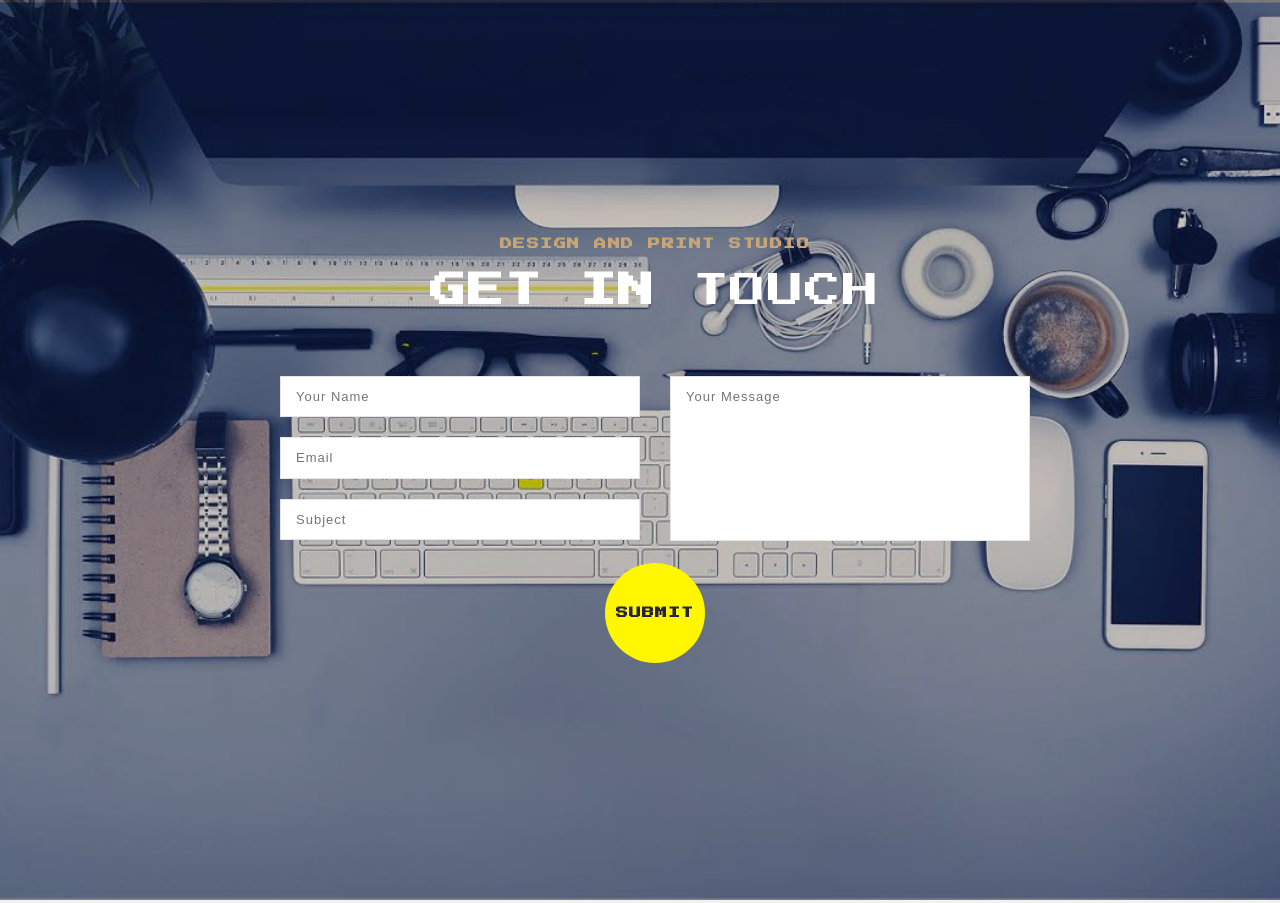
==== commit b7ec5b54: "button color" ====
--- a/index.html
+++ b/index.html
@@ -52,7 +52,7 @@
                             <div class="intro-content-inner">
                               <div class="container">
                                   <div class="row text-center">
-                                      <h6 class="page-title-alt color mb-15">Wanna say hello? </h6>
+                                      <h6 class="page-title-alt color mb-15">Design and Print Studio</h6>
                                       <h2 class="page-title">Get In <span class="text-light">Touch</span></h2>
                                   </div>
                                   <div class="row">
@@ -64,7 +64,7 @@
                                                           <i class="fa fa-check left" style="color: #5cb45d;"></i>Your message has been sent successfully.
                                                       </h5>
                                                       <h5 class="errorContent" style="color: #e1534f;">
-                                                          <i class="fa fa-exclamation-circle left"></i>There was a problem validating the form please check!
+                                                          <i class="fa fa-exclamation-circle left"></i>Oops make sure all the fields are filled out :P
                                                       </h5>
                                                   </div>
                                                   <div class="col-md-6">
--- a/css/style.css
+++ b/css/style.css
@@ -517,7 +517,7 @@
 .btn-color {
     background-color: #fff600;
     border-color: transparent;
-    color: #fff;
+    color: #23233b;
 }
 
     .btn-color:hover {
@@ -1909,7 +1909,7 @@
     top:0;
     left:0;
     height:100%;
-    background: url(../img/full/bg.jpg)
+    background-image: url(../img/full/bg.jpg);
 }
 .intro-caption-waper {
 
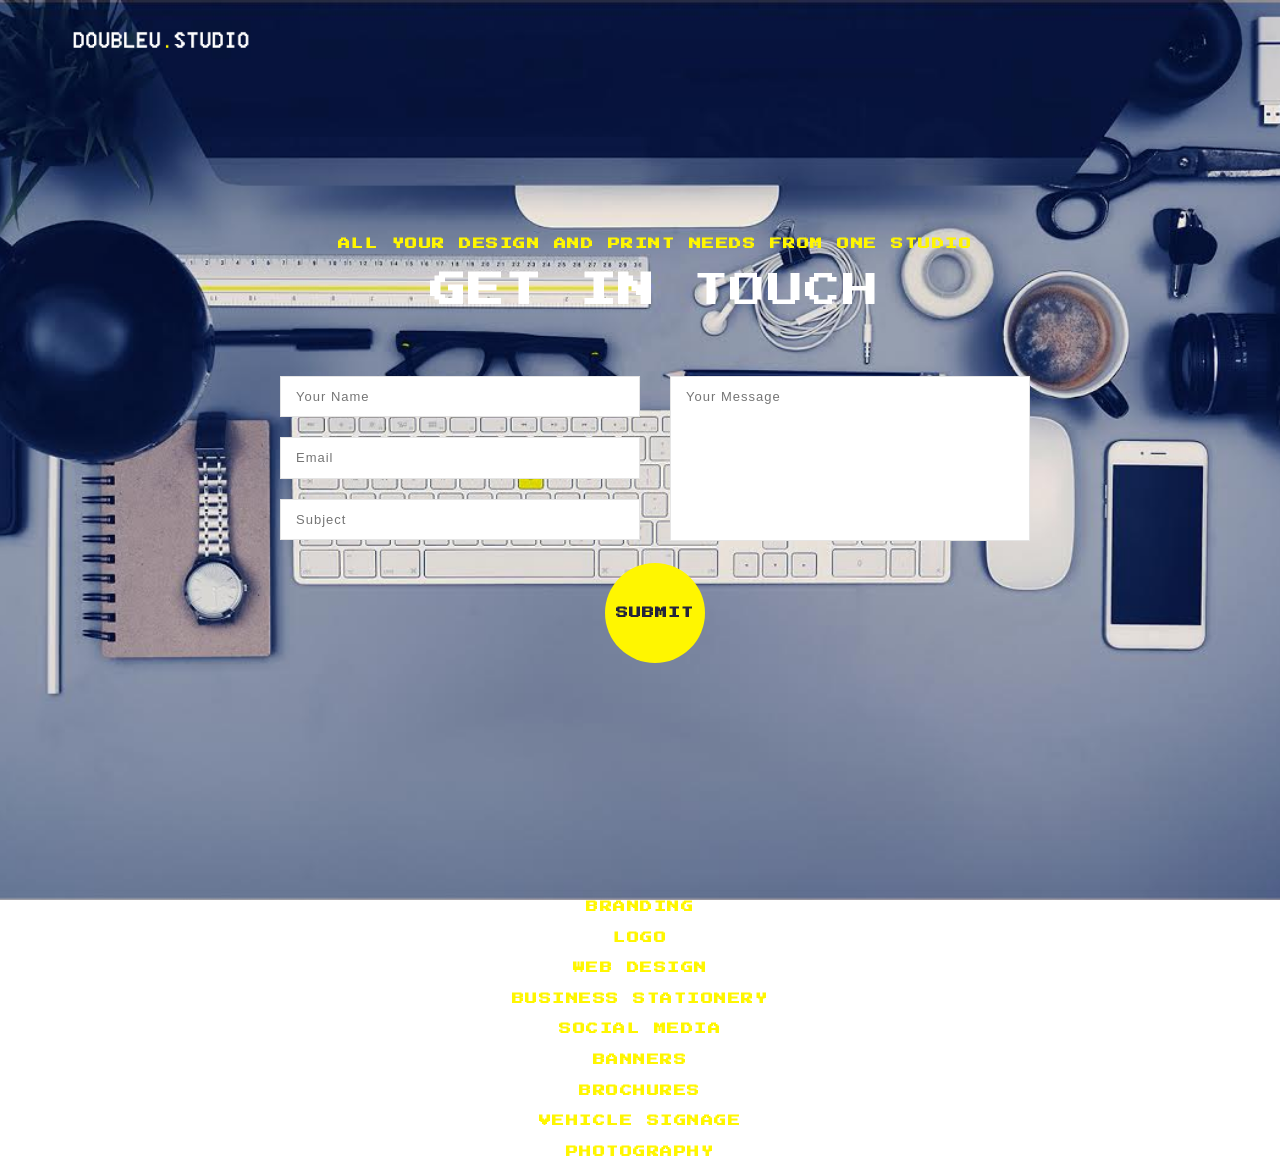
==== commit 898afea1: "halfwaydone" ====
--- a/index.html
+++ b/index.html
@@ -26,7 +26,7 @@
     <link href="https://fonts.googleapis.com/css?family=Press+Start+2P" rel="stylesheet">
 
 </head>
-<body>
+<body class="bg-image">
 
     <!-- Site preloader -->
     <section id="preloader">
@@ -39,20 +39,32 @@
         <div class="wrapper">
 
             <!-- Header -->
-            <div </div>
+           <header id="header" class="header">
+                <div class="container header-inner">
+
+                    <!-- Logo -->
+                    <div class="logo">
+                        <a href="index.html">
+                            <img class="logo-light" src="img/logos/logo.png" alt="DoubleU.studio" />
+                        </a>
+                    </div>
+                    <!-- End Logo -->
+
+                </div>
+            </header>
             <!-- End Header -->
 
             <!--Intro Section-->
-            <section id="intro" class="intro-fullscreen">
+            <section id="intro" class="intro-fullscreen section-padding">
                 <!--Static Hero-->
-                <div class="intro-media bg-image overlay-dark20"></div>
+                <div class="intro-media section-padding"></div>
                 <div class="intro-caption-waper dark-bg">
                     <div class="intro-full-height container">
                         <div class="intro-content">
                             <div class="intro-content-inner">
                               <div class="container">
                                   <div class="row text-center">
-                                      <h6 class="page-title-alt color mb-15">Design and Print Studio</h6>
+                                      <h6 class="page-title-alt color mb-15">All your design and print needs from one studio</h6>
                                       <h2 class="page-title">Get In <span class="text-light">Touch</span></h2>
                                   </div>
                                   <div class="row">
@@ -61,10 +73,10 @@
                                               <form id="contact" class="contact-form" role="form">
                                                   <div class="col-md-12 text-center">
                                                       <h5 class="successContent">
-                                                          <i class="fa fa-check left" style="color: #5cb45d;"></i>Your message has been sent successfully.
+                                                          <i class="fa fa-check left" style="color: #fff600;"></i>Your message has been sent successfully.
                                                       </h5>
-                                                      <h5 class="errorContent" style="color: #e1534f;">
-                                                          <i class="fa fa-exclamation-circle left"></i>Oops make sure all the fields are filled out :P
+                                                      <h5 class="errorContent" style="color: #f18c8c;">
+                                                          <i class="fa fa-exclamation-circle left"></i>Oops make sure all the fields are filled out
                                                       </h5>
                                                   </div>
                                                   <div class="col-md-6">
@@ -95,81 +107,27 @@
                         </div>
                     </div>
                 </div>
-
-                <!-- End Static Hero-->
-
             </section>
             <!-- End Intro Section-->
-
-            <!-- About Section -->
-            <section </section>
-            <!-- End About Section -->
-
-            <!-- About Section 2 -->
-            <section </section>
-            <!-- End About Section 2 -->
-
-            <!-- Statement1 Section -->
-            <section </section>
-            <!-- End Statement1 Section -->
-
-            <!-- Team Section -->
-            <section </section>
-            <!-- End Team Section -->
-
-            <hr />
-
-            <!-- Accordian & Skills Section-->
-            <section </section>
-            <!-- End Accordian & Skills Section-->
-
-            <!-- Testimonials Section-->
-            <section </section>
-            <!-- End Testimonials Section -->
-
-            <!-- Work Process Section -->
-            <section </section>
-            <!-- End Work Process Section -->
-
-            <hr />
-
-            <!--Latest Work Section-->
-            <section </section>
-            <!-- End Latest Work Section-->
-
-            <!-- Portfolio Section -->
-            <section </section>
-            <!-- End Portfolio Section -->
-
-            <!-- Action Box Section -->
-            <section </section>
-            <!-- Action Box Section -->
-
-            <!-- Service Section -->
-            <section </section>
-            <!-- End Service Section -->
-
-            <!-- Counter Section -->
-            <section </section>
-            <!-- End Counter Section -->
-
-            <!-- Pricing Table -->
-            <section </section>
-            <!-- End Pricing Table -->
-
-            <!-- video Section -->
-            <section </section>
-            <!-- End video Section -->
-
-            <!-- Client Logo -->
-            <section </section>
-            <!-- End Client Logo -->
-
-            <hr />
-
-            <!-- Tabs & Extra Elements -->
-            <section </section>
-            <!-- End Tabs & Extra Elements -->
+            <section id="pricing" class="section-padding">
+                <div class="container text-center">
+                  <div class="pricing-features">
+                    <ul>
+                      <li><h6 class="page-title-alt color mb-15">BRANDING</h6></li>
+                      <li><h6 class="page-title-alt color mb-15">LOGO</h6></li>
+                      <li><h6 class="page-title-alt color mb-15">WEB DESIGN</h6></li>
+                      <li><h6 class="page-title-alt color mb-15">BUSINESS STATIONERY</h6></li>
+                      <li><h6 class="page-title-alt color mb-15">SOCIAL MEDIA</h6></li>
+                      <li><h6 class="page-title-alt color mb-15">BANNERS</h6></li>
+                      <li><h6 class="page-title-alt color mb-15">BROCHURES</h6></li>
+                      <li><h6 class="page-title-alt color mb-15">VEHICLE SIGNAGE</h6></li>
+                      <li><h6 class="page-title-alt color mb-15">PHOTOGRAPHY</h6></li>
+                    </ul>
+                  </div>
+                </div>
+              </section>
+
+
 
             <!-- Contact Form -->
             <!--
@@ -220,13 +178,6 @@
             <!-- End Contact Form -->
 
 
-            <!--Contact Info Section-->
-            <section </section>
-            <!-- End Contact Info Section-->
-
-            <!--Footer Section-->
-            <footer </footer>
-            <!-- End Footer Section-->
 
         </div>
     </div>
--- a/css/style.css
+++ b/css/style.css
@@ -166,6 +166,8 @@
     background-repeat: no-repeat;
     background-size: cover;
     background-attachment: fixed;
+    background-image: url(../img/full/bg.jpg);
+
 }
 
 .overlay-dark, .overlay-dark20, .overlay-dark60, .overlay-dark80, .overlay-dark90, .overlay-light, .overlay-light80 {
@@ -305,7 +307,7 @@
     }
 
     h1.color, h2.color, h3.color, h4.color, h5.color, h6.color, h6 .color {
-        color: #c7a674;
+        color: #fff600;
     }
 
 
@@ -321,7 +323,7 @@
 
 .page-title-alt {
     margin-bottom: 30px;
-    color: #c7a674;
+    color: #fff600;
 }
 
 .content-title {
@@ -643,13 +645,13 @@
 }
 
 form .error {
-    border-color: #e1534f;
+    border-color: #f18c8c;
 }
 
 form label.error {
     margin-bottom: 0px;
     margin-top: 3px;
-    color: #e1534f;
+    color: #f18c8c;
     font-size: 12px;
     font-weight: 400;
 }
@@ -695,10 +697,8 @@
 
 
 /*padding*/
-.section-padding {
-    padding-top: 100px;
-    padding-bottom: 100px;
-}
+
+
 
 .section-padding-t {
     padding-top: 100px;
@@ -1736,7 +1736,6 @@
     .header.header-fixed {
         display: block;
         margin-top: 0 !important;
-        position: fixed;
         height: 65px;
     }
 
@@ -1909,7 +1908,7 @@
     top:0;
     left:0;
     height:100%;
-    background-image: url(../img/full/bg.jpg);
+    background-size: cover;
 }
 .intro-caption-waper {
 
@@ -2885,7 +2884,6 @@
     background: #f5f5f5;
     border-top: 7px solid #333;
     text-align: center;
-    padding-top: 10px;
     padding-bottom: 10px;
 }
 
